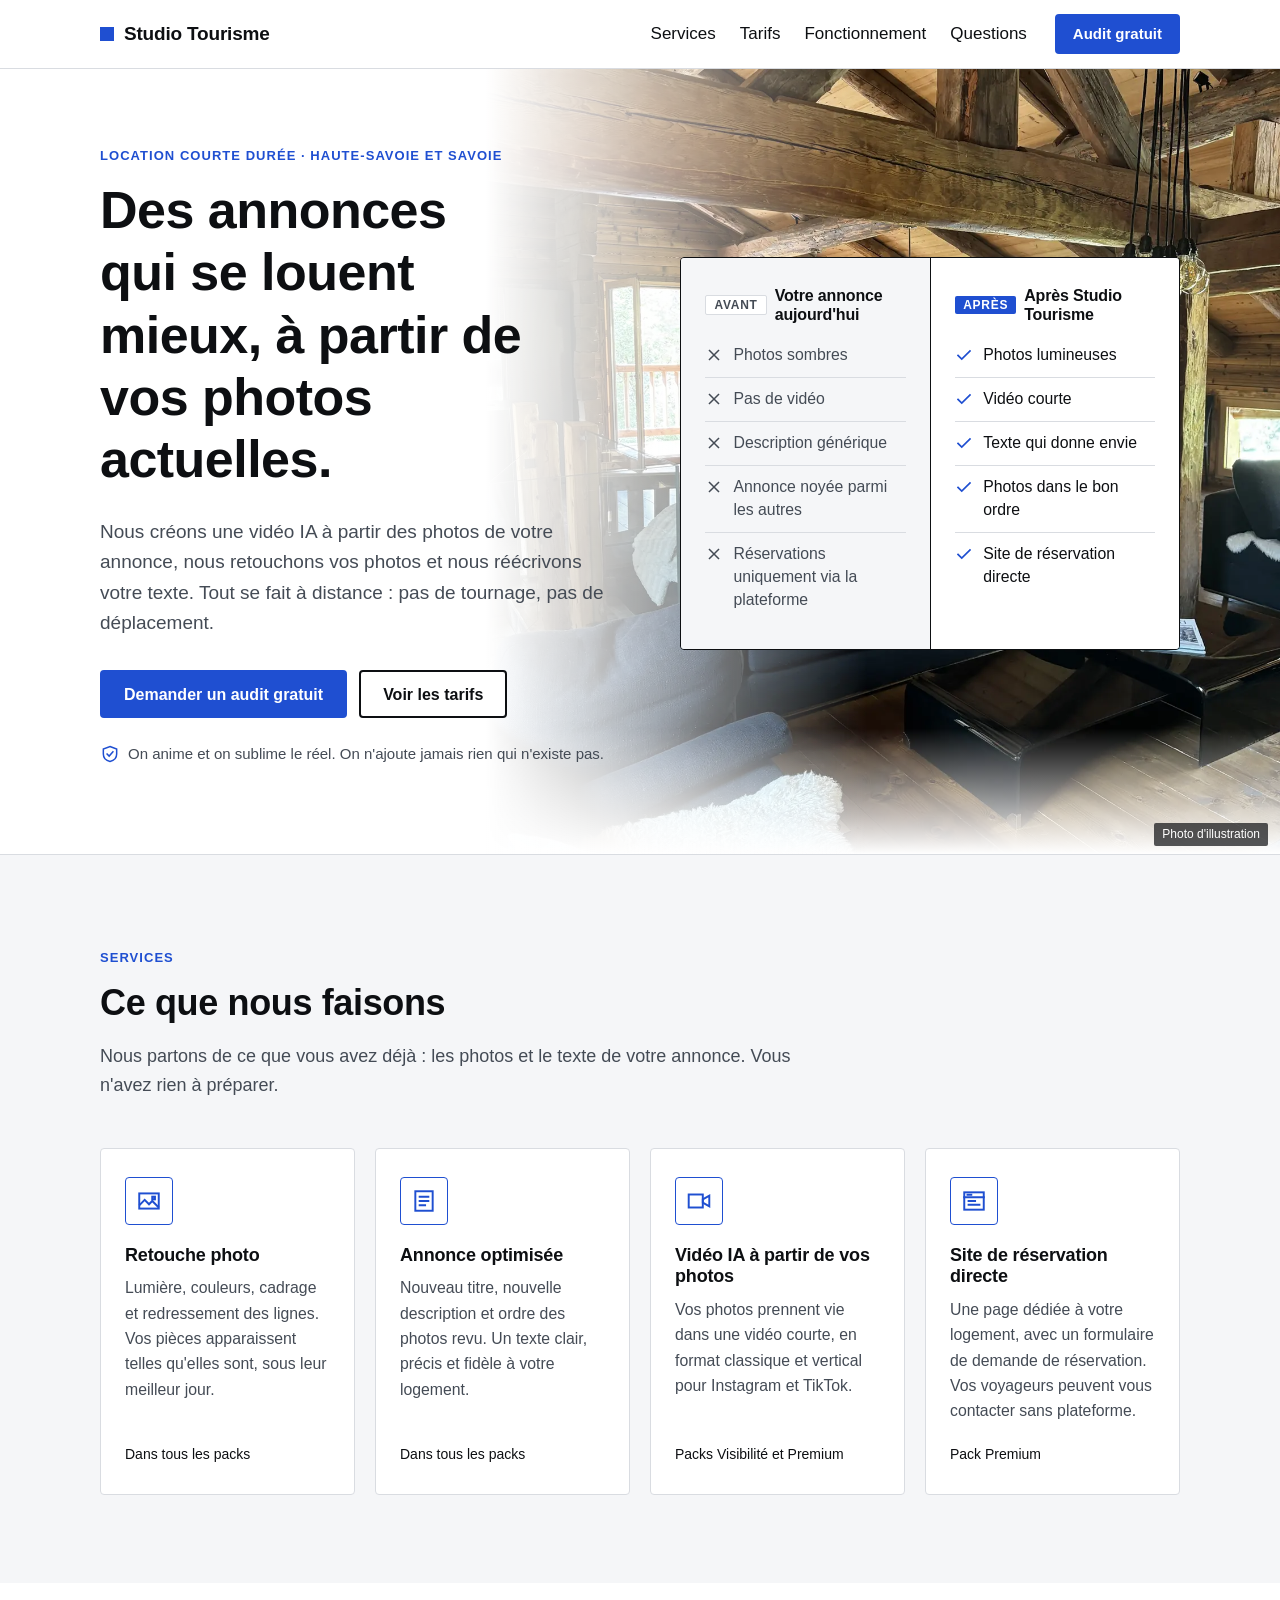
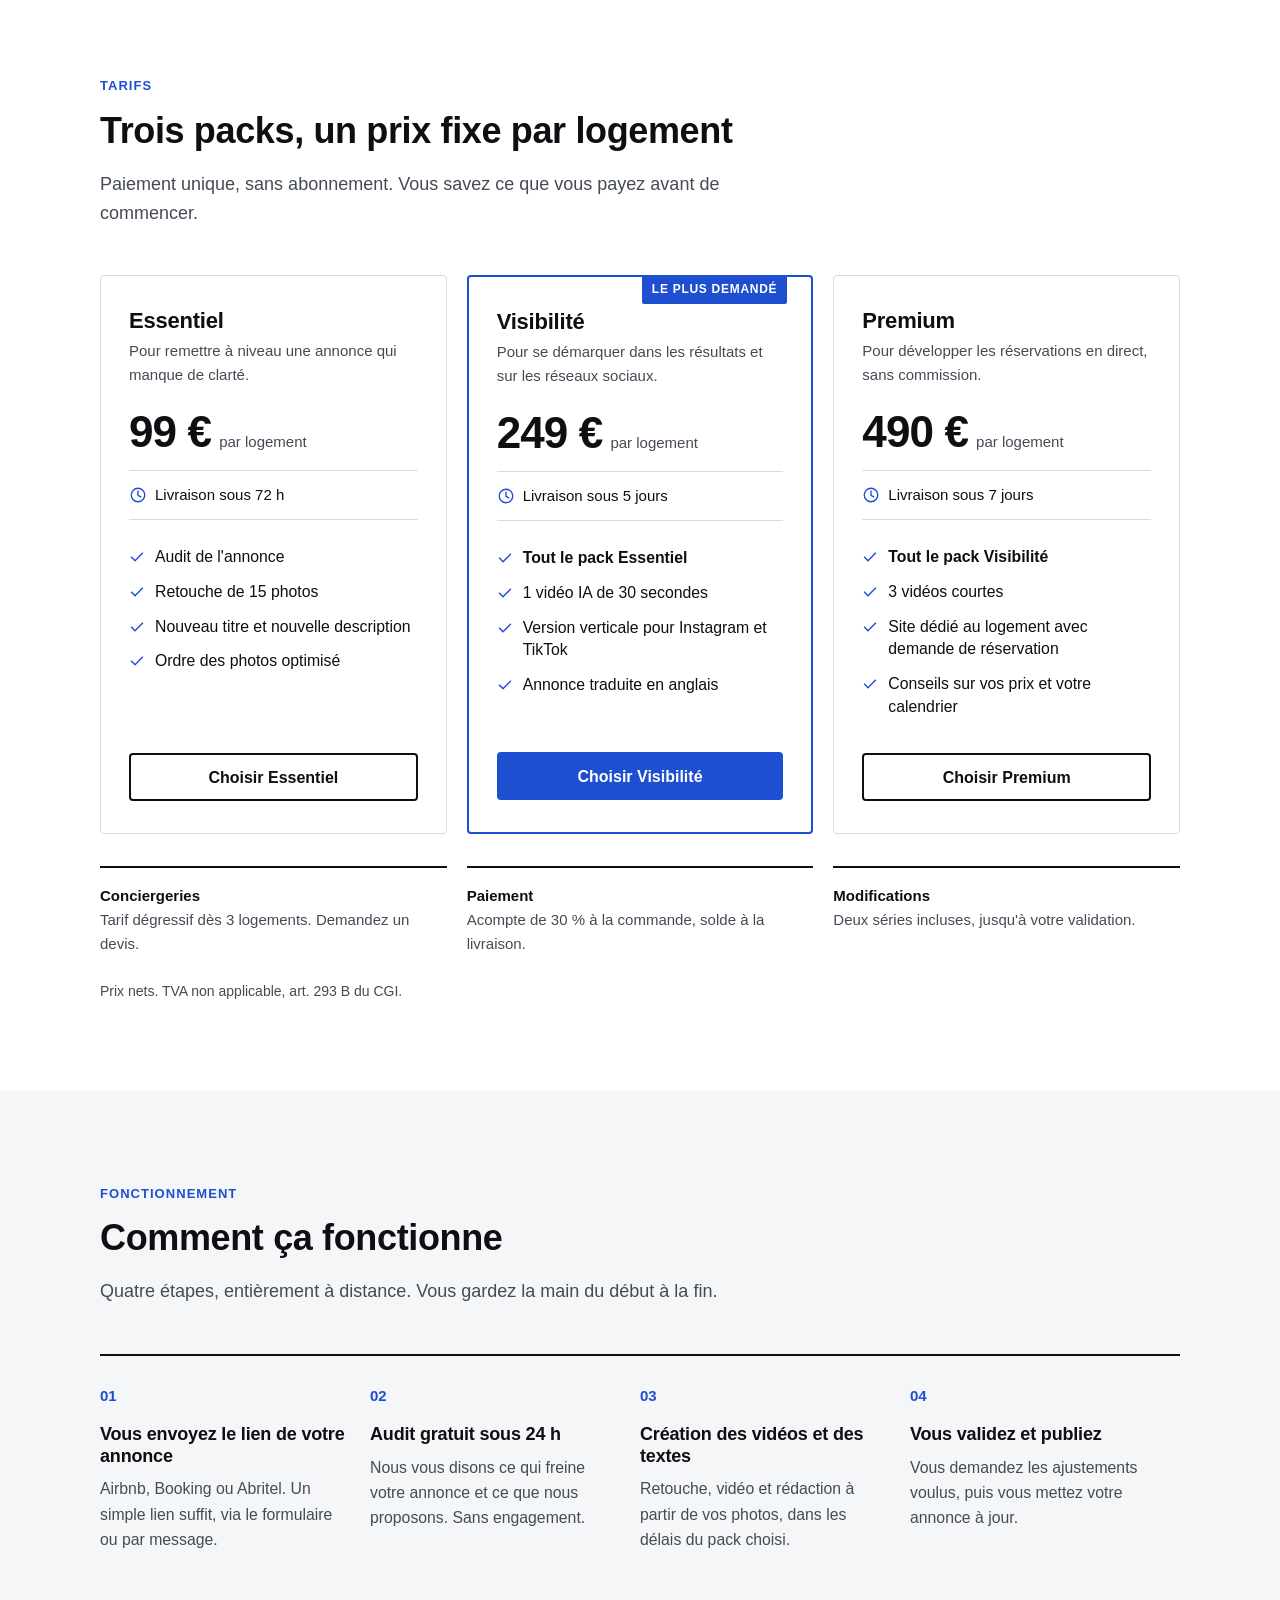
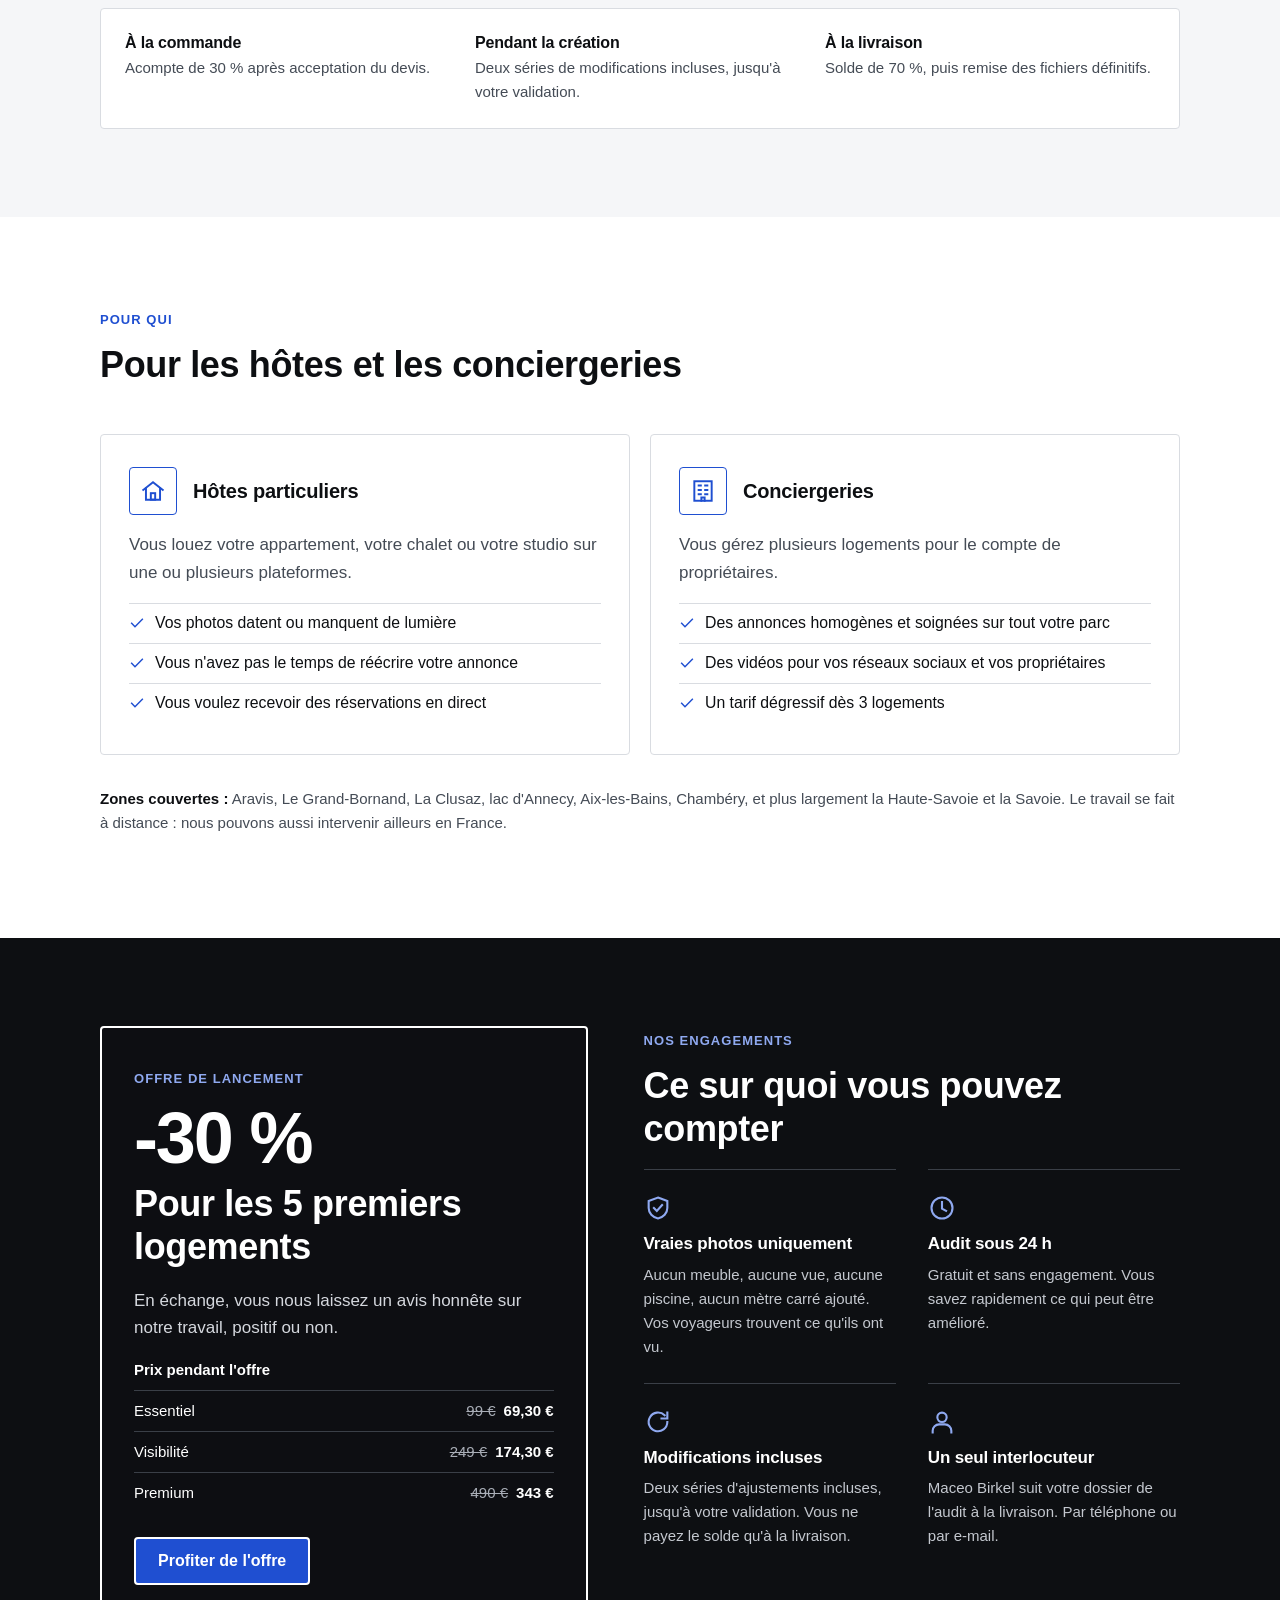
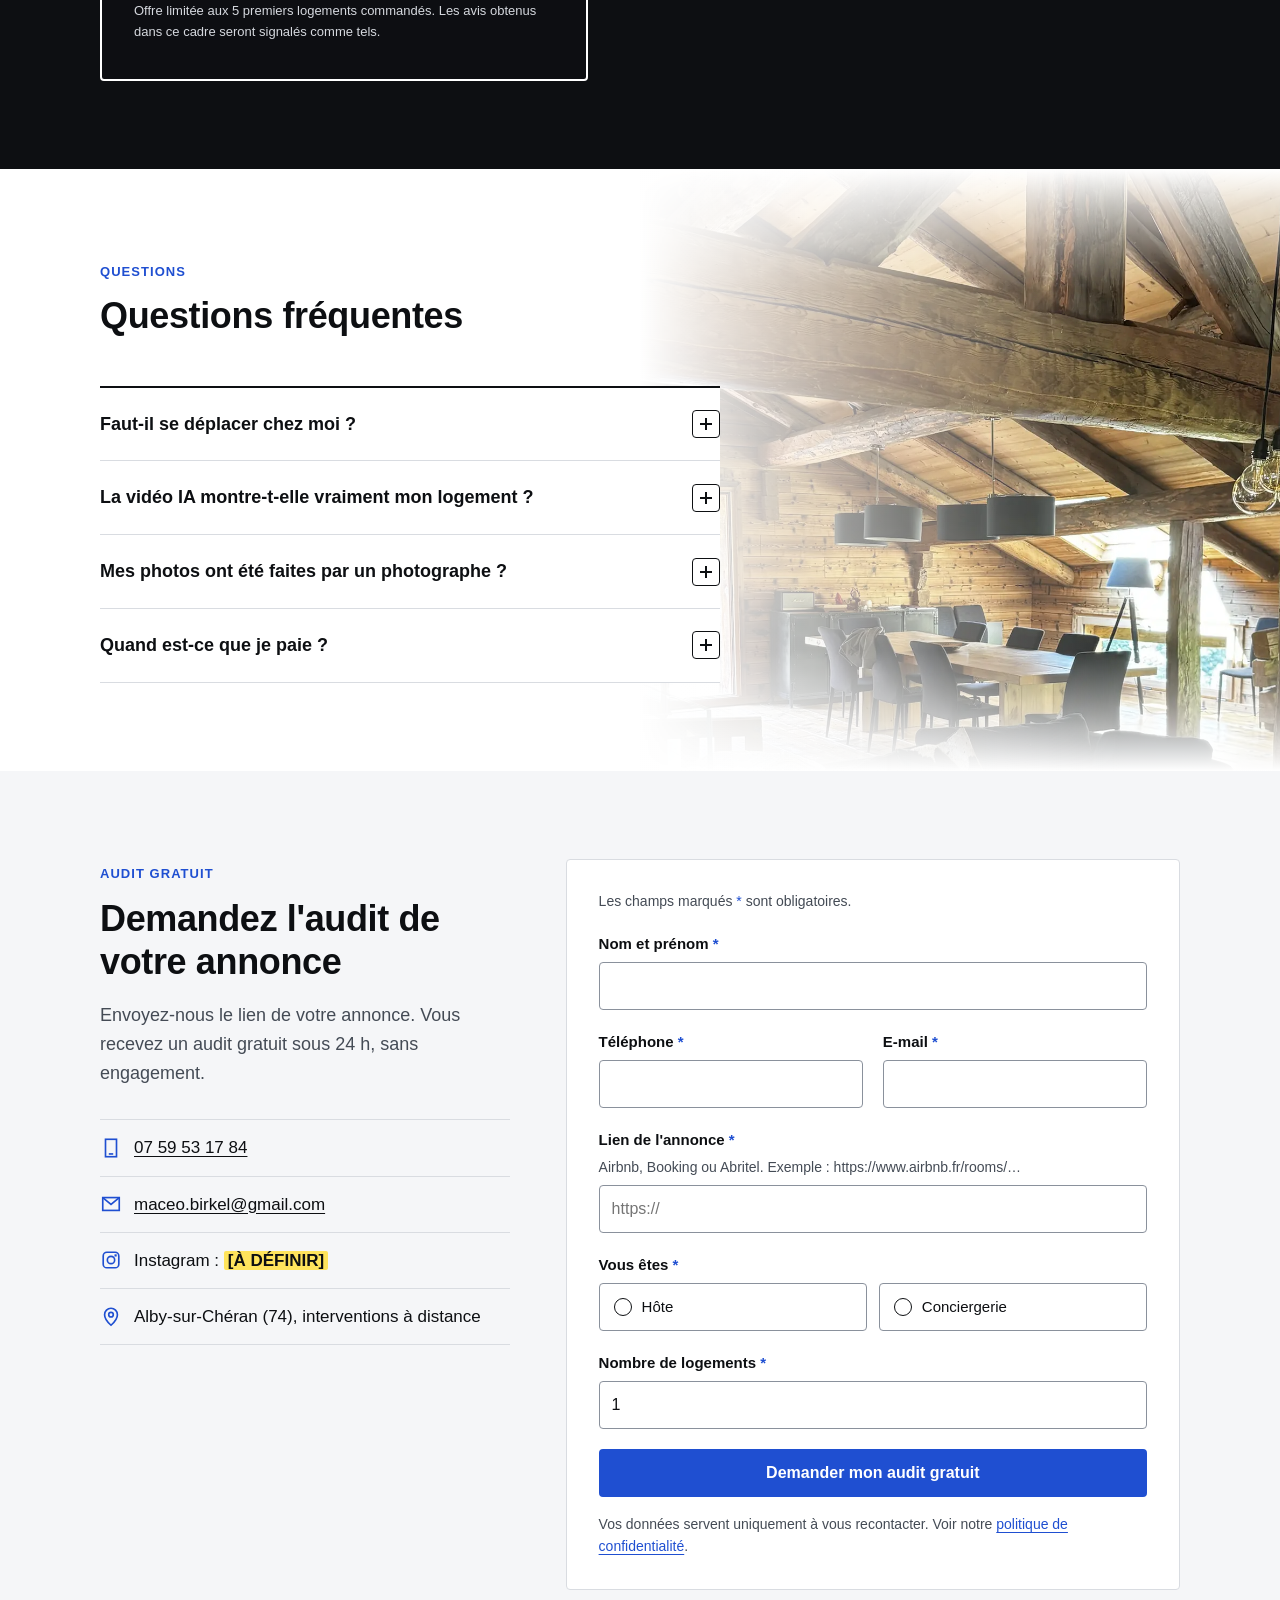
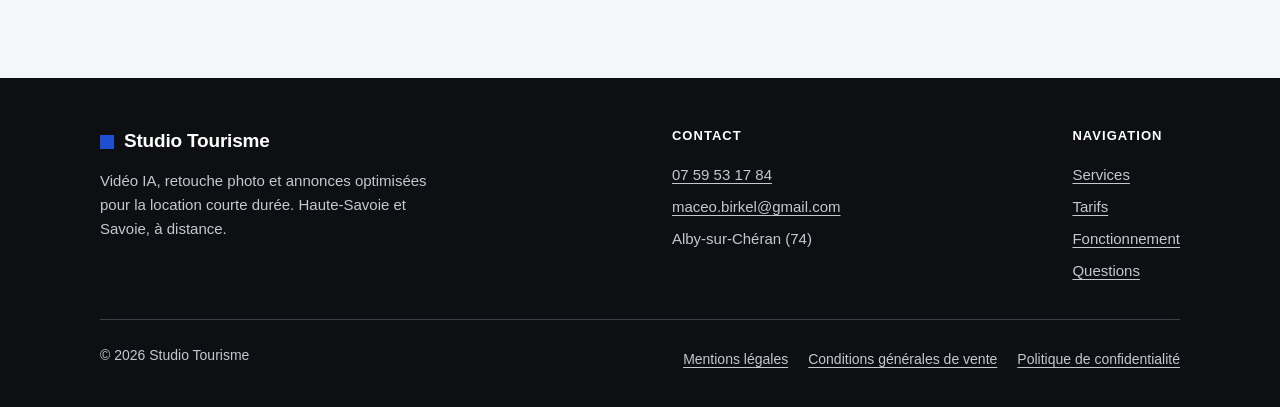
==== index.html @ c2cdd3d5 "Merge pull request #1 from maceobirkel-web/claude/studio-tourisme-site-jgl2e0" ====
<!doctype html>
<html lang="fr">
<head>
  <meta charset="utf-8">
  <meta name="viewport" content="width=device-width, initial-scale=1">
  <script>document.documentElement.classList.add("js");</script>

  <title>Studio Tourisme | Vidéo IA, retouche photo et annonce Airbnb en Savoie</title>
  <meta name="description" content="Studio Tourisme met en valeur votre location courte durée à partir de vos photos actuelles : vidéo IA, retouche photo et réécriture de l'annonce. 100 % à distance, en Haute-Savoie et Savoie. Audit gratuit sous 24 h.">
  <meta name="author" content="Studio Tourisme">
  <meta name="robots" content="index, follow">
  <!-- À REMPLACER : votre nom de domaine définitif (voir README) -->
  <link rel="canonical" href="https://VOTRE-DOMAINE.fr/">

  <!-- Open Graph (partage sur les réseaux sociaux et messageries) -->
  <meta property="og:type" content="website">
  <meta property="og:locale" content="fr_FR">
  <meta property="og:site_name" content="Studio Tourisme">
  <meta property="og:title" content="Studio Tourisme | Des annonces qui se louent mieux, à partir de vos photos actuelles">
  <meta property="og:description" content="Vidéo IA, retouche photo et réécriture de votre annonce Airbnb, Booking ou Abritel. 100 % à distance. Audit gratuit sous 24 h.">
  <meta property="og:url" content="https://VOTRE-DOMAINE.fr/">
  <meta property="og:image" content="https://VOTRE-DOMAINE.fr/assets/img/og-image.png">
  <meta property="og:image:width" content="1200">
  <meta property="og:image:height" content="630">
  <meta property="og:image:alt" content="Studio Tourisme : vidéo IA, retouche photo et annonce optimisée pour la location courte durée">
  <meta name="twitter:card" content="summary_large_image">

  <link rel="icon" href="assets/img/favicon.svg" type="image/svg+xml">
  <link rel="icon" href="assets/img/favicon-32.png" sizes="32x32" type="image/png">
  <link rel="apple-touch-icon" href="assets/img/apple-touch-icon.png">
  <meta name="theme-color" content="#1F4FD1">

  <link rel="preload" href="assets/fonts/ibm-plex-sans-latin.woff2" as="font" type="font/woff2" crossorigin>
  <link rel="stylesheet" href="assets/css/style.css">

  <!-- Données structurées : aucune note ni aucun avis déclaré (à ajouter uniquement avec de vrais avis) -->
  <script type="application/ld+json">
  {
    "@context": "https://schema.org",
    "@type": "ProfessionalService",
    "name": "Studio Tourisme",
    "description": "Mise en valeur des locations courte durée à partir des photos existantes : vidéo IA, retouche photo et réécriture de l'annonce, à distance.",
    "url": "https://VOTRE-DOMAINE.fr/",
    "telephone": "+33759531784",
    "email": "maceo.birkel@gmail.com",
    "priceRange": "99 € à 490 €",
    "address": {
      "@type": "PostalAddress",
      "addressLocality": "Alby-sur-Chéran",
      "postalCode": "74540",
      "addressRegion": "Haute-Savoie",
      "addressCountry": "FR"
    },
    "areaServed": [
      { "@type": "AdministrativeArea", "name": "Haute-Savoie" },
      { "@type": "AdministrativeArea", "name": "Savoie" }
    ],
    "founder": { "@type": "Person", "name": "Maceo Birkel" }
  }
  </script>
</head>
<body>
  <a class="lien-evitement" href="#contenu">Aller au contenu</a>

  <!-- Icônes SVG (lignes droites, réutilisées dans la page) -->
  <svg xmlns="http://www.w3.org/2000/svg" style="display:none" aria-hidden="true">
    <symbol id="i-coche" viewBox="0 0 24 24"><path d="M4 12.5l5 5L20 6.5" fill="none" stroke="currentColor" stroke-width="2.2" stroke-linecap="square" stroke-linejoin="miter"/></symbol>
    <symbol id="i-croix" viewBox="0 0 24 24"><path d="M6 6l12 12M18 6L6 18" fill="none" stroke="currentColor" stroke-width="2" stroke-linecap="square"/></symbol>
    <symbol id="i-photo" viewBox="0 0 24 24"><g fill="none" stroke="currentColor" stroke-width="1.8" stroke-linejoin="miter"><rect x="3" y="5" width="18" height="14"/><path d="M3 16l5-5 4 4 3-3 6 6"/><rect x="15" y="8" width="2.5" height="2.5"/></g></symbol>
    <symbol id="i-texte" viewBox="0 0 24 24"><g fill="none" stroke="currentColor" stroke-width="1.8" stroke-linecap="square"><rect x="4" y="3" width="16" height="18"/><path d="M8 8h8M8 12h8M8 16h5"/></g></symbol>
    <symbol id="i-video" viewBox="0 0 24 24"><g fill="none" stroke="currentColor" stroke-width="1.8" stroke-linejoin="miter"><rect x="2.5" y="6" width="13" height="12"/><path d="M15.5 10.5l6-3.5v10l-6-3.5z"/></g></symbol>
    <symbol id="i-site" viewBox="0 0 24 24"><g fill="none" stroke="currentColor" stroke-width="1.8" stroke-linecap="square"><rect x="3" y="4" width="18" height="16"/><path d="M3 8.5h18M6 6.3h1M8.5 6.3h1M7 12h6M7 15.5h10"/></g></symbol>
    <symbol id="i-horloge" viewBox="0 0 24 24"><g fill="none" stroke="currentColor" stroke-width="1.8" stroke-linecap="square"><circle cx="12" cy="12" r="9"/><path d="M12 7v5.5l3.5 2"/></g></symbol>
    <symbol id="i-hote" viewBox="0 0 24 24"><g fill="none" stroke="currentColor" stroke-width="1.8" stroke-linejoin="miter" stroke-linecap="square"><path d="M3 11l9-7 9 7"/><path d="M5.5 9.5V20h13V9.5"/><rect x="10" y="14" width="4" height="6"/></g></symbol>
    <symbol id="i-conciergerie" viewBox="0 0 24 24"><g fill="none" stroke="currentColor" stroke-width="1.8" stroke-linecap="square"><rect x="4" y="3" width="16" height="18"/><path d="M8 7h2M14 7h2M8 11h2M14 11h2M8 15h2M14 15h2M10.5 21v-3h3v3"/></g></symbol>
    <symbol id="i-bouclier" viewBox="0 0 24 24"><g fill="none" stroke="currentColor" stroke-width="1.8" stroke-linejoin="miter" stroke-linecap="square"><path d="M12 3l8 3v6c0 4.5-3.4 8-8 9-4.6-1-8-4.5-8-9V6z"/><path d="M8.5 12l2.5 2.5 4.5-5"/></g></symbol>
    <symbol id="i-boucle" viewBox="0 0 24 24"><g fill="none" stroke="currentColor" stroke-width="1.8" stroke-linecap="square" stroke-linejoin="miter"><path d="M20 12a8 8 0 1 1-2.3-5.7"/><path d="M20 4v5h-5"/></g></symbol>
    <symbol id="i-personne" viewBox="0 0 24 24"><g fill="none" stroke="currentColor" stroke-width="1.8" stroke-linecap="square"><circle cx="12" cy="8" r="4"/><path d="M4 21v-1.5C4 16.5 6.5 14 9.5 14h5c3 0 5.5 2.5 5.5 5.5V21"/></g></symbol>
    <symbol id="i-telephone" viewBox="0 0 24 24"><g fill="none" stroke="currentColor" stroke-width="1.8" stroke-linecap="square"><rect x="6" y="2.5" width="12" height="19"/><path d="M10.5 18.5h3"/></g></symbol>
    <symbol id="i-mail" viewBox="0 0 24 24"><g fill="none" stroke="currentColor" stroke-width="1.8" stroke-linejoin="miter"><rect x="3" y="5" width="18" height="14"/><path d="M3 5l9 7.5L21 5"/></g></symbol>
    <symbol id="i-lieu" viewBox="0 0 24 24"><g fill="none" stroke="currentColor" stroke-width="1.8" stroke-linejoin="miter"><path d="M12 21s-7-6.2-7-11.5a7 7 0 0 1 14 0C19 14.8 12 21 12 21z"/><circle cx="12" cy="9.5" r="2.5"/></g></symbol>
    <symbol id="i-instagram" viewBox="0 0 24 24"><g fill="none" stroke="currentColor" stroke-width="1.8"><rect x="3.5" y="3.5" width="17" height="17" rx="4"/><circle cx="12" cy="12" r="4"/><path d="M17 7h.01" stroke-linecap="square" stroke-width="2.4"/></g></symbol>
    <symbol id="i-distance" viewBox="0 0 24 24"><g fill="none" stroke="currentColor" stroke-width="1.8" stroke-linecap="square"><rect x="2.5" y="4" width="19" height="13"/><path d="M8 21h8M12 17v4"/></g></symbol>
  </svg>

  <!-- ========== 1. EN-TÊTE ========== -->
  <header class="entete">
    <div class="conteneur entete__barre">
      <a class="logo" href="#haut" aria-label="Studio Tourisme, retour en haut de page">
        <span class="logo__carre" aria-hidden="true"></span>Studio Tourisme
      </a>
      <button class="nav__bascule" type="button" aria-expanded="false" aria-controls="navigation">
        <span class="nav__icone" aria-hidden="true"></span>Menu
      </button>
      <nav class="nav" id="navigation" aria-label="Navigation principale">
        <ul class="nav__liste">
          <li><a href="#services">Services</a></li>
          <li><a href="#tarifs">Tarifs</a></li>
          <li><a href="#fonctionnement">Fonctionnement</a></li>
          <li><a href="#questions">Questions</a></li>
        </ul>
        <a class="bouton bouton--petit" href="#contact">Audit gratuit</a>
      </nav>
    </div>
  </header>

  <main id="contenu">

    <!-- ========== 2. ACCROCHE ========== -->
    <section class="accroche a-fond" id="haut" aria-labelledby="titre-accroche">
      <!-- Photos d'illustration provisoires : à remplacer (voir README, partie 7) -->
      <div class="fond fond--accroche" aria-hidden="true"></div>
      <p class="credit-photo">Photo d'illustration</p>
      <div class="conteneur accroche__grille">
        <div>
          <p class="section__surtitre">Location courte durée · Haute-Savoie et Savoie</p>
          <h1 class="accroche__titre" id="titre-accroche">Des annonces qui se louent mieux, à partir de vos photos actuelles.</h1>
          <p class="accroche__sous-titre">Nous créons une vidéo IA à partir des photos de votre annonce, nous retouchons vos photos et nous réécrivons votre texte. Tout se fait à distance : pas de tournage, pas de déplacement.</p>
          <div class="accroche__actions">
            <a class="bouton" href="#contact">Demander un audit gratuit</a>
            <a class="bouton bouton--secondaire" href="#tarifs">Voir les tarifs</a>
          </div>
          <p class="accroche__note">
            <svg width="20" height="20" aria-hidden="true"><use href="#i-bouclier"/></svg>
            On anime et on sublime le réel. On n'ajoute jamais rien qui n'existe pas.
          </p>
        </div>

        <div class="comparatif" role="group" aria-label="Comparaison avant et après Studio Tourisme">
          <div class="comparatif__colonne comparatif__colonne--avant">
            <h2 class="comparatif__titre"><span class="comparatif__pastille">Avant</span>Votre annonce aujourd'hui</h2>
            <ul class="comparatif__liste">
              <li><svg width="18" height="18" aria-hidden="true"><use href="#i-croix"/></svg>Photos sombres</li>
              <li><svg width="18" height="18" aria-hidden="true"><use href="#i-croix"/></svg>Pas de vidéo</li>
              <li><svg width="18" height="18" aria-hidden="true"><use href="#i-croix"/></svg>Description générique</li>
              <li><svg width="18" height="18" aria-hidden="true"><use href="#i-croix"/></svg>Annonce noyée parmi les autres</li>
              <li><svg width="18" height="18" aria-hidden="true"><use href="#i-croix"/></svg>Réservations uniquement via la plateforme</li>
            </ul>
          </div>
          <div class="comparatif__colonne comparatif__colonne--apres">
            <h2 class="comparatif__titre"><span class="comparatif__pastille">Après</span>Après Studio Tourisme</h2>
            <ul class="comparatif__liste">
              <li><svg width="18" height="18" aria-hidden="true"><use href="#i-coche"/></svg>Photos lumineuses</li>
              <li><svg width="18" height="18" aria-hidden="true"><use href="#i-coche"/></svg>Vidéo courte</li>
              <li><svg width="18" height="18" aria-hidden="true"><use href="#i-coche"/></svg>Texte qui donne envie</li>
              <li><svg width="18" height="18" aria-hidden="true"><use href="#i-coche"/></svg>Photos dans le bon ordre</li>
              <li><svg width="18" height="18" aria-hidden="true"><use href="#i-coche"/></svg>Site de réservation directe</li>
            </ul>
          </div>
        </div>
      </div>
    </section>

    <!-- ========== 3. CE QUE NOUS FAISONS ========== -->
    <section class="section section--grise" id="services" aria-labelledby="titre-services">
      <div class="conteneur">
        <div class="section__entete">
          <p class="section__surtitre">Services</p>
          <h2 id="titre-services">Ce que nous faisons</h2>
          <p class="section__intro">Nous partons de ce que vous avez déjà : les photos et le texte de votre annonce. Vous n'avez rien à préparer.</p>
        </div>
        <div class="grille-4">
          <article class="carte">
            <span class="carte__icone" aria-hidden="true"><svg width="26" height="26"><use href="#i-photo"/></svg></span>
            <h3>Retouche photo</h3>
            <p>Lumière, couleurs, cadrage et redressement des lignes. Vos pièces apparaissent telles qu'elles sont, sous leur meilleur jour.</p>
            <p class="carte__pack">Dans tous les packs</p>
          </article>
          <article class="carte">
            <span class="carte__icone" aria-hidden="true"><svg width="26" height="26"><use href="#i-texte"/></svg></span>
            <h3>Annonce optimisée</h3>
            <p>Nouveau titre, nouvelle description et ordre des photos revu. Un texte clair, précis et fidèle à votre logement.</p>
            <p class="carte__pack">Dans tous les packs</p>
          </article>
          <article class="carte">
            <span class="carte__icone" aria-hidden="true"><svg width="26" height="26"><use href="#i-video"/></svg></span>
            <h3>Vidéo IA à partir de vos photos</h3>
            <p>Vos photos prennent vie dans une vidéo courte, en format classique et vertical pour Instagram et TikTok.</p>
            <p class="carte__pack">Packs Visibilité et Premium</p>
          </article>
          <article class="carte">
            <span class="carte__icone" aria-hidden="true"><svg width="26" height="26"><use href="#i-site"/></svg></span>
            <h3>Site de réservation directe</h3>
            <p>Une page dédiée à votre logement, avec un formulaire de demande de réservation. Vos voyageurs peuvent vous contacter sans plateforme.</p>
            <p class="carte__pack">Pack Premium</p>
          </article>
        </div>
      </div>
    </section>

    <!-- ========== 4. TARIFS ========== -->
    <section class="section" id="tarifs" aria-labelledby="titre-tarifs">
      <div class="conteneur">
        <div class="section__entete">
          <p class="section__surtitre">Tarifs</p>
          <h2 id="titre-tarifs">Trois packs, un prix fixe par logement</h2>
          <p class="section__intro">Paiement unique, sans abonnement. Vous savez ce que vous payez avant de commencer.</p>
        </div>

        <div class="tarifs">
          <article class="tarif" aria-labelledby="pack-essentiel">
            <h3 class="tarif__nom" id="pack-essentiel">Essentiel</h3>
            <p class="tarif__resume">Pour remettre à niveau une annonce qui manque de clarté.</p>
            <p class="tarif__prix"><span class="tarif__montant">99&nbsp;€</span><span class="tarif__unite">par logement</span></p>
            <p class="tarif__delai"><svg width="18" height="18" aria-hidden="true"><use href="#i-horloge"/></svg>Livraison sous 72&nbsp;h</p>
            <ul class="tarif__liste">
              <li><svg width="16" height="16" aria-hidden="true"><use href="#i-coche"/></svg>Audit de l'annonce</li>
              <li><svg width="16" height="16" aria-hidden="true"><use href="#i-coche"/></svg>Retouche de 15 photos</li>
              <li><svg width="16" height="16" aria-hidden="true"><use href="#i-coche"/></svg>Nouveau titre et nouvelle description</li>
              <li><svg width="16" height="16" aria-hidden="true"><use href="#i-coche"/></svg>Ordre des photos optimisé</li>
            </ul>
            <a class="bouton bouton--secondaire bouton--large" href="#contact">Choisir Essentiel</a>
          </article>

          <article class="tarif tarif--vedette" aria-labelledby="pack-visibilite">
            <p class="tarif__etiquette">Le plus demandé</p>
            <h3 class="tarif__nom" id="pack-visibilite">Visibilité</h3>
            <p class="tarif__resume">Pour se démarquer dans les résultats et sur les réseaux sociaux.</p>
            <p class="tarif__prix"><span class="tarif__montant">249&nbsp;€</span><span class="tarif__unite">par logement</span></p>
            <p class="tarif__delai"><svg width="18" height="18" aria-hidden="true"><use href="#i-horloge"/></svg>Livraison sous 5&nbsp;jours</p>
            <ul class="tarif__liste">
              <li class="tarif__inclus"><svg width="16" height="16" aria-hidden="true"><use href="#i-coche"/></svg>Tout le pack Essentiel</li>
              <li><svg width="16" height="16" aria-hidden="true"><use href="#i-coche"/></svg>1 vidéo IA de 30&nbsp;secondes</li>
              <li><svg width="16" height="16" aria-hidden="true"><use href="#i-coche"/></svg>Version verticale pour Instagram et TikTok</li>
              <li><svg width="16" height="16" aria-hidden="true"><use href="#i-coche"/></svg>Annonce traduite en anglais</li>
            </ul>
            <a class="bouton bouton--large" href="#contact">Choisir Visibilité</a>
          </article>

          <article class="tarif" aria-labelledby="pack-premium">
            <h3 class="tarif__nom" id="pack-premium">Premium</h3>
            <p class="tarif__resume">Pour développer les réservations en direct, sans commission.</p>
            <p class="tarif__prix"><span class="tarif__montant">490&nbsp;€</span><span class="tarif__unite">par logement</span></p>
            <p class="tarif__delai"><svg width="18" height="18" aria-hidden="true"><use href="#i-horloge"/></svg>Livraison sous 7&nbsp;jours</p>
            <ul class="tarif__liste">
              <li class="tarif__inclus"><svg width="16" height="16" aria-hidden="true"><use href="#i-coche"/></svg>Tout le pack Visibilité</li>
              <li><svg width="16" height="16" aria-hidden="true"><use href="#i-coche"/></svg>3 vidéos courtes</li>
              <li><svg width="16" height="16" aria-hidden="true"><use href="#i-coche"/></svg>Site dédié au logement avec demande de réservation</li>
              <li><svg width="16" height="16" aria-hidden="true"><use href="#i-coche"/></svg>Conseils sur vos prix et votre calendrier</li>
            </ul>
            <a class="bouton bouton--secondaire bouton--large" href="#contact">Choisir Premium</a>
          </article>
        </div>

        <ul class="tarifs__notes">
          <li><strong>Conciergeries</strong>Tarif dégressif dès 3 logements. Demandez un devis.</li>
          <li><strong>Paiement</strong>Acompte de 30&nbsp;% à la commande, solde à la livraison.</li>
          <li><strong>Modifications</strong>Deux séries incluses, jusqu'à votre validation.</li>
        </ul>
        <p class="tarifs__mention">Prix nets. TVA non applicable, art. 293 B du CGI.</p>
      </div>
    </section>

    <!-- ========== 5. COMMENT ÇA FONCTIONNE ========== -->
    <section class="section section--grise" id="fonctionnement" aria-labelledby="titre-fonctionnement">
      <div class="conteneur">
        <div class="section__entete">
          <p class="section__surtitre">Fonctionnement</p>
          <h2 id="titre-fonctionnement">Comment ça fonctionne</h2>
          <p class="section__intro">Quatre étapes, entièrement à distance. Vous gardez la main du début à la fin.</p>
        </div>
        <ol class="etapes">
          <li class="etape">
            <h3>Vous envoyez le lien de votre annonce</h3>
            <p>Airbnb, Booking ou Abritel. Un simple lien suffit, via le formulaire ou par message.</p>
          </li>
          <li class="etape">
            <h3>Audit gratuit sous 24&nbsp;h</h3>
            <p>Nous vous disons ce qui freine votre annonce et ce que nous proposons. Sans engagement.</p>
          </li>
          <li class="etape">
            <h3>Création des vidéos et des textes</h3>
            <p>Retouche, vidéo et rédaction à partir de vos photos, dans les délais du pack choisi.</p>
          </li>
          <li class="etape">
            <h3>Vous validez et publiez</h3>
            <p>Vous demandez les ajustements voulus, puis vous mettez votre annonce à jour.</p>
          </li>
        </ol>

        <div class="paiement">
          <div>
            <h3>À la commande</h3>
            <p>Acompte de 30&nbsp;% après acceptation du devis.</p>
          </div>
          <div>
            <h3>Pendant la création</h3>
            <p>Deux séries de modifications incluses, jusqu'à votre validation.</p>
          </div>
          <div>
            <h3>À la livraison</h3>
            <p>Solde de 70&nbsp;%, puis remise des fichiers définitifs.</p>
          </div>
        </div>
      </div>
    </section>

    <!-- ========== 6. POUR QUI ========== -->
    <section class="section" id="pour-qui" aria-labelledby="titre-pour-qui">
      <div class="conteneur">
        <div class="section__entete">
          <p class="section__surtitre">Pour qui</p>
          <h2 id="titre-pour-qui">Pour les hôtes et les conciergeries</h2>
        </div>
        <div class="grille-2">
          <article class="profil">
            <div class="profil__entete">
              <span class="carte__icone" aria-hidden="true"><svg width="26" height="26"><use href="#i-hote"/></svg></span>
              <h3>Hôtes particuliers</h3>
            </div>
            <p>Vous louez votre appartement, votre chalet ou votre studio sur une ou plusieurs plateformes.</p>
            <ul class="liste-coches">
              <li><svg width="16" height="16" aria-hidden="true"><use href="#i-coche"/></svg>Vos photos datent ou manquent de lumière</li>
              <li><svg width="16" height="16" aria-hidden="true"><use href="#i-coche"/></svg>Vous n'avez pas le temps de réécrire votre annonce</li>
              <li><svg width="16" height="16" aria-hidden="true"><use href="#i-coche"/></svg>Vous voulez recevoir des réservations en direct</li>
            </ul>
          </article>
          <article class="profil">
            <div class="profil__entete">
              <span class="carte__icone" aria-hidden="true"><svg width="26" height="26"><use href="#i-conciergerie"/></svg></span>
              <h3>Conciergeries</h3>
            </div>
            <p>Vous gérez plusieurs logements pour le compte de propriétaires.</p>
            <ul class="liste-coches">
              <li><svg width="16" height="16" aria-hidden="true"><use href="#i-coche"/></svg>Des annonces homogènes et soignées sur tout votre parc</li>
              <li><svg width="16" height="16" aria-hidden="true"><use href="#i-coche"/></svg>Des vidéos pour vos réseaux sociaux et vos propriétaires</li>
              <li><svg width="16" height="16" aria-hidden="true"><use href="#i-coche"/></svg>Un tarif dégressif dès 3 logements</li>
            </ul>
          </article>
        </div>
        <p class="zones"><strong>Zones couvertes :</strong> Aravis, Le Grand-Bornand, La Clusaz, lac d'Annecy, Aix-les-Bains, Chambéry, et plus largement la Haute-Savoie et la Savoie. Le travail se fait à distance : nous pouvons aussi intervenir ailleurs en France.</p>
      </div>
    </section>

    <!-- ========== 7. OFFRE DE LANCEMENT + ENGAGEMENTS ========== -->
    <section class="section section--noire a-fond" id="engagements" aria-labelledby="titre-lancement">
      <div class="fond fond--piscine" aria-hidden="true"></div>
      <div class="conteneur lancement">
        <div class="offre">
          <p class="section__surtitre">Offre de lancement</p>
          <span class="offre__remise">-30&nbsp;%</span>
          <h2 id="titre-lancement">Pour les 5 premiers logements</h2>
          <p>En échange, vous nous laissez un avis honnête sur notre travail, positif ou non.</p>
          <table class="offre__prix">
            <caption>Prix pendant l'offre</caption>
            <tbody>
              <tr><th scope="row">Essentiel</th><td><span class="visuellement-cache">au lieu de </span><s>99&nbsp;€</s><span class="visuellement-cache">, soit </span><strong>69,30&nbsp;€</strong></td></tr>
              <tr><th scope="row">Visibilité</th><td><span class="visuellement-cache">au lieu de </span><s>249&nbsp;€</s><span class="visuellement-cache">, soit </span><strong>174,30&nbsp;€</strong></td></tr>
              <tr><th scope="row">Premium</th><td><span class="visuellement-cache">au lieu de </span><s>490&nbsp;€</s><span class="visuellement-cache">, soit </span><strong>343&nbsp;€</strong></td></tr>
            </tbody>
          </table>
          <a class="bouton" href="#contact">Profiter de l'offre</a>
          <p class="offre__mention">Offre limitée aux 5 premiers logements commandés. Les avis obtenus dans ce cadre seront signalés comme tels.</p>
        </div>

        <div>
          <p class="section__surtitre">Nos engagements</p>
          <h2>Ce sur quoi vous pouvez compter</h2>
          <ul class="engagements">
            <li class="engagement">
              <svg width="28" height="28" aria-hidden="true"><use href="#i-bouclier"/></svg>
              <h3>Vraies photos uniquement</h3>
              <p>Aucun meuble, aucune vue, aucune piscine, aucun mètre carré ajouté. Vos voyageurs trouvent ce qu'ils ont vu.</p>
            </li>
            <li class="engagement">
              <svg width="28" height="28" aria-hidden="true"><use href="#i-horloge"/></svg>
              <h3>Audit sous 24&nbsp;h</h3>
              <p>Gratuit et sans engagement. Vous savez rapidement ce qui peut être amélioré.</p>
            </li>
            <li class="engagement">
              <svg width="28" height="28" aria-hidden="true"><use href="#i-boucle"/></svg>
              <h3>Modifications incluses</h3>
              <p>Deux séries d'ajustements incluses, jusqu'à votre validation. Vous ne payez le solde qu'à la livraison.</p>
            </li>
            <li class="engagement">
              <svg width="28" height="28" aria-hidden="true"><use href="#i-personne"/></svg>
              <h3>Un seul interlocuteur</h3>
              <p>Maceo Birkel suit votre dossier de l'audit à la livraison. Par téléphone ou par e-mail.</p>
            </li>
          </ul>
        </div>
      </div>
    </section>

    <!-- ========== AVIS CLIENTS (DÉSACTIVÉ) ==========
         À activer UNIQUEMENT avec de vrais avis, reçus par écrit, avec l'accord de la personne.
         Règles :
           - recopiez l'avis mot pour mot (vous pouvez le raccourcir, sans en changer le sens) ;
           - indiquez le prénom, l'initiale du nom ou le nom de la conciergerie, et le mois ;
           - si l'avis a été obtenu avec la remise de lancement, gardez la mention « Avis obtenu
             en contrepartie d'une remise » (obligation d'information sur les avis en ligne) ;
           - n'ajoutez ni note chiffrée, ni étoiles, ni statistique que vous ne pouvez pas prouver.
         Pour activer : retirez les balises de commentaire autour de la section ci-dessous,
         puis ajoutez « <li><a href="#avis">Avis</a></li> » au menu si vous le souhaitez.

    <section class="section section--grise" id="avis" aria-labelledby="titre-avis">
      <div class="conteneur">
        <div class="section__entete">
          <p class="section__surtitre">Avis clients</p>
          <h2 id="titre-avis">Ce qu'en disent nos clients</h2>
        </div>
        <div class="grille-2">
          <figure class="avis">
            <blockquote><p>« Texte exact de l'avis. »</p></blockquote>
            <figcaption>Prénom N., hôte à [commune] · [mois année]<br>Avis obtenu en contrepartie d'une remise.</figcaption>
          </figure>
          <figure class="avis">
            <blockquote><p>« Texte exact de l'avis. »</p></blockquote>
            <figcaption>[Nom de la conciergerie] · [mois année]</figcaption>
          </figure>
        </div>
      </div>
    </section>
    ========== FIN AVIS CLIENTS ========== -->

    <!-- ========== 8. FAQ ========== -->
    <section class="section a-fond a-fond--faq" id="questions" aria-labelledby="titre-questions">
      <div class="fond fond--poutres" aria-hidden="true"></div>
      <div class="conteneur">
        <div class="section__entete">
          <p class="section__surtitre">Questions</p>
          <h2 id="titre-questions">Questions fréquentes</h2>
        </div>
        <div class="faq">
          <details class="faq__item">
            <summary>Faut-il se déplacer chez moi&nbsp;?<span class="faq__signe" aria-hidden="true"></span></summary>
            <div class="faq__reponse">
              <p>Non. Tout se fait à distance, à partir des photos et du texte de votre annonce actuelle. Pas de tournage, pas de rendez-vous sur place. Un lien vers votre annonce suffit pour commencer.</p>
            </div>
          </details>
          <details class="faq__item">
            <summary>La vidéo IA montre-t-elle vraiment mon logement&nbsp;?<span class="faq__signe" aria-hidden="true"></span></summary>
            <div class="faq__reponse">
              <p>Oui. La vidéo est créée uniquement à partir de vos photos. Nous animons les images (mouvements de caméra, transitions, lumière) sans rien ajouter : ni meuble, ni vue, ni piscine, ni surface qui n'existe pas. Vos voyageurs doivent retrouver exactement ce qu'ils ont vu.</p>
            </div>
          </details>
          <details class="faq__item">
            <summary>Mes photos ont été faites par un photographe&nbsp;?<span class="faq__signe" aria-hidden="true"></span></summary>
            <div class="faq__reponse">
              <p>C'est possible, à une condition : vous nous confirmez avoir le droit de les utiliser et de les modifier. En cas de doute, vérifiez votre contrat ou demandez l'accord du photographe avant de commander.</p>
            </div>
          </details>
          <details class="faq__item">
            <summary>Quand est-ce que je paie&nbsp;?<span class="faq__signe" aria-hidden="true"></span></summary>
            <div class="faq__reponse">
              <p>L'audit est gratuit. Si vous passez commande, vous versez un acompte de 30&nbsp;% au démarrage. Le solde est payé à la livraison, une fois que vous avez validé le travail. Deux séries de modifications sont incluses jusqu'à votre validation.</p>
            </div>
          </details>
        </div>
      </div>
    </section>

    <!-- ========== 9. CONTACT ========== -->
    <section class="section section--grise" id="contact" aria-labelledby="titre-contact">
      <div class="conteneur contact">
        <div>
          <p class="section__surtitre">Audit gratuit</p>
          <h2 id="titre-contact">Demandez l'audit de votre annonce</h2>
          <p class="section__intro">Envoyez-nous le lien de votre annonce. Vous recevez un audit gratuit sous 24&nbsp;h, sans engagement.</p>
          <ul class="coordonnees">
            <li><svg width="22" height="22" aria-hidden="true"><use href="#i-telephone"/></svg><a href="tel:+33759531784">07&nbsp;59&nbsp;53&nbsp;17&nbsp;84</a></li>
            <li><svg width="22" height="22" aria-hidden="true"><use href="#i-mail"/></svg><a href="mailto:maceo.birkel@gmail.com">maceo.birkel@gmail.com</a></li>
            <!-- À COMPLÉTER : remplacez la ligne ci-dessous par
                 <li><svg width="22" height="22" aria-hidden="true"><use href="#i-instagram"/></svg><a href="https://www.instagram.com/VOTRE_COMPTE/">@VOTRE_COMPTE</a></li> -->
            <li><svg width="22" height="22" aria-hidden="true"><use href="#i-instagram"/></svg><span>Instagram : <mark class="a-completer">[À DÉFINIR]</mark></span></li>
            <li><svg width="22" height="22" aria-hidden="true"><use href="#i-lieu"/></svg><span>Alby-sur-Chéran (74), interventions à distance</span></li>
          </ul>
        </div>

        <!-- Formulaire Formspree : remplacez VOTRE_ID_FORMSPREE par votre identifiant (voir README). -->
        <form class="formulaire" id="formulaire-contact" action="https://formspree.io/f/VOTRE_ID_FORMSPREE" method="POST">
          <input type="hidden" name="_subject" value="Nouvelle demande d'audit - Studio Tourisme">
          <input type="hidden" name="_language" value="fr">
          <!-- Pot de miel anti-spam : champ invisible, laissé vide par les humains -->
          <p class="pot-de-miel" aria-hidden="true">
            <label>Ne pas remplir <input type="text" name="_gotcha" tabindex="-1" autocomplete="off"></label>
          </p>

          <p class="champ__aide" style="margin-bottom:20px">Les champs marqués <span class="obligatoire" aria-hidden="true">*</span> sont obligatoires.</p>

          <div class="champ">
            <label for="nom">Nom et prénom <span class="obligatoire" aria-hidden="true">*</span></label>
            <input type="text" id="nom" name="nom" autocomplete="name" required aria-required="true">
          </div>

          <div class="formulaire__ligne">
            <div class="champ">
              <label for="telephone">Téléphone <span class="obligatoire" aria-hidden="true">*</span></label>
              <input type="tel" id="telephone" name="telephone" autocomplete="tel" inputmode="tel" required aria-required="true">
            </div>
            <div class="champ">
              <label for="email">E-mail <span class="obligatoire" aria-hidden="true">*</span></label>
              <input type="email" id="email" name="email" autocomplete="email" required aria-required="true">
            </div>
          </div>

          <div class="champ">
            <label for="annonce">Lien de l'annonce <span class="obligatoire" aria-hidden="true">*</span></label>
            <span class="champ__aide" id="aide-annonce">Airbnb, Booking ou Abritel. Exemple : https://www.airbnb.fr/rooms/…</span>
            <input type="url" id="annonce" name="lien_annonce" inputmode="url" placeholder="https://" required aria-required="true" aria-describedby="aide-annonce">
          </div>

          <fieldset class="champ">
            <legend>Vous êtes <span class="obligatoire" aria-hidden="true">*</span></legend>
            <div class="choix">
              <div class="choix__option">
                <input type="radio" id="profil-hote" name="profil" value="Hôte" required>
                <label for="profil-hote">Hôte</label>
              </div>
              <div class="choix__option">
                <input type="radio" id="profil-conciergerie" name="profil" value="Conciergerie">
                <label for="profil-conciergerie">Conciergerie</label>
              </div>
            </div>
          </fieldset>

          <div class="champ">
            <label for="logements">Nombre de logements <span class="obligatoire" aria-hidden="true">*</span></label>
            <input type="number" id="logements" name="nombre_logements" min="1" max="999" step="1" value="1" inputmode="numeric" required aria-required="true">
          </div>

          <button class="bouton bouton--large" type="submit">Demander mon audit gratuit</button>

          <p class="formulaire__rgpd">Vos données servent uniquement à vous recontacter. Voir notre <a href="confidentialite.html">politique de confidentialité</a>.</p>

          <div class="formulaire__statut" id="formulaire-statut" role="status" aria-live="polite" tabindex="-1"></div>
        </form>
      </div>
    </section>
  </main>

  <!-- ========== 10. PIED DE PAGE ========== -->
  <footer class="pied">
    <div class="conteneur">
      <div class="pied__grille">
        <div>
          <a class="logo" href="#haut"><span class="logo__carre" aria-hidden="true"></span>Studio Tourisme</a>
          <p class="pied__texte">Vidéo IA, retouche photo et annonces optimisées pour la location courte durée. Haute-Savoie et Savoie, à distance.</p>
        </div>
        <div>
          <p class="pied__titre">Contact</p>
          <ul>
            <li><a href="tel:+33759531784">07&nbsp;59&nbsp;53&nbsp;17&nbsp;84</a></li>
            <li><a href="mailto:maceo.birkel@gmail.com">maceo.birkel@gmail.com</a></li>
            <li>Alby-sur-Chéran (74)</li>
          </ul>
        </div>
        <div>
          <p class="pied__titre">Navigation</p>
          <ul>
            <li><a href="#services">Services</a></li>
            <li><a href="#tarifs">Tarifs</a></li>
            <li><a href="#fonctionnement">Fonctionnement</a></li>
            <li><a href="#questions">Questions</a></li>
          </ul>
        </div>
      </div>
      <div class="pied__bas">
        <p>© 2026 Studio Tourisme</p>
        <ul class="pied__legal">
          <li><a href="mentions-legales.html">Mentions légales</a></li>
          <li><a href="cgv.html">Conditions générales de vente</a></li>
          <li><a href="confidentialite.html">Politique de confidentialité</a></li>
        </ul>
      </div>
    </div>
  </footer>

  <script src="assets/js/main.js" defer></script>
</body>
</html>
---- assets/css/style.css ----
/* ==========================================================================
   Studio Tourisme — feuille de style
   Direction artistique : sobre, lignes droites, arrondis 4 px max,
   pas de dégradés, pas d'effets gadgets.
   ========================================================================== */

/* Police IBM Plex Sans (licence SIL OFL), hébergée localement :
   aucune requête vers Google, donc aucune donnée transmise à un tiers. */
@font-face {
  font-family: "IBM Plex Sans";
  font-style: normal;
  font-weight: 400 700;
  font-display: swap;
  src: url("../fonts/ibm-plex-sans-latin.woff2") format("woff2");
  unicode-range: U+0000-00FF, U+0131, U+0152-0153, U+02BB-02BC, U+02C6, U+02DA, U+02DC,
    U+0304, U+0308, U+0329, U+2000-206F, U+20AC, U+2122, U+2191, U+2193, U+2212, U+2215,
    U+FEFF, U+FFFD;
}

:root {
  --bleu: #1F4FD1;
  --bleu-fonce: #173DA3;
  --blanc: #FFFFFF;
  --noir: #0D0F12;
  --gris-clair: #F5F6F8;
  --gris-texte: #444B55;
  --bordure: #D9DCE1;
  --bordure-forte: #0D0F12;
  --surbrillance: #FFE45C;

  --rayon: 4px;
  --largeur: 1120px;
  --gouttiere: 20px;
  --police: "IBM Plex Sans", "Helvetica Neue", Arial, sans-serif;
}

/* ---------- Base ---------- */
*,
*::before,
*::after {
  box-sizing: border-box;
}

html {
  scroll-behavior: smooth;
  scroll-padding-top: 80px;
  -webkit-text-size-adjust: 100%;
}

@media (prefers-reduced-motion: reduce) {
  html {
    scroll-behavior: auto;
  }
  *,
  *::before,
  *::after {
    transition: none !important;
  }
}

body {
  margin: 0;
  font-family: var(--police);
  font-size: 1.0625rem;
  line-height: 1.6;
  color: var(--noir);
  background: var(--blanc);
}

img,
svg {
  display: block;
  max-width: 100%;
}

h1,
h2,
h3,
h4 {
  margin: 0 0 0.5em;
  line-height: 1.2;
  font-weight: 600;
  letter-spacing: -0.01em;
}

h1 {
  font-size: clamp(2rem, 4.6vw, 3.25rem);
  font-weight: 700;
}

h2 {
  font-size: clamp(1.625rem, 3vw, 2.25rem);
}

h3 {
  font-size: 1.25rem;
}

p {
  margin: 0 0 1em;
}

a {
  color: var(--bleu);
  text-underline-offset: 3px;
}

a:hover {
  color: var(--bleu-fonce);
}

:focus-visible {
  outline: 3px solid var(--bleu);
  outline-offset: 2px;
}

ul {
  padding-left: 1.2em;
}

.conteneur {
  width: 100%;
  max-width: var(--largeur);
  margin: 0 auto;
  padding: 0 var(--gouttiere);
}

.visuellement-cache {
  position: absolute !important;
  width: 1px;
  height: 1px;
  padding: 0;
  margin: -1px;
  overflow: hidden;
  clip: rect(0, 0, 0, 0);
  white-space: nowrap;
  border: 0;
}

.lien-evitement {
  position: absolute;
  left: 8px;
  top: -60px;
  z-index: 100;
  padding: 10px 16px;
  background: var(--noir);
  color: var(--blanc);
  border-radius: var(--rayon);
  font-weight: 600;
}

.lien-evitement:focus {
  top: 8px;
  color: var(--blanc);
}

/* Éléments à compléter : bien visibles tant qu'ils ne sont pas remplacés */
mark.a-completer {
  background: var(--surbrillance);
  color: var(--noir);
  padding: 0 4px;
  border-radius: 2px;
  font-weight: 600;
}

/* ---------- Boutons ---------- */
.bouton {
  display: inline-flex;
  align-items: center;
  justify-content: center;
  gap: 8px;
  min-height: 48px;
  padding: 12px 22px;
  font-family: inherit;
  font-size: 1rem;
  font-weight: 600;
  line-height: 1.2;
  text-decoration: none;
  border: 2px solid var(--bleu);
  border-radius: var(--rayon);
  background: var(--bleu);
  color: var(--blanc);
  cursor: pointer;
  transition: background-color 0.15s, border-color 0.15s, color 0.15s;
}

.bouton:hover {
  background: var(--bleu-fonce);
  border-color: var(--bleu-fonce);
  color: var(--blanc);
}

.bouton--secondaire {
  background: var(--blanc);
  color: var(--noir);
  border-color: var(--noir);
}

.bouton--secondaire:hover {
  background: var(--noir);
  border-color: var(--noir);
  color: var(--blanc);
}

.bouton--petit {
  min-height: 40px;
  padding: 8px 16px;
  font-size: 0.9375rem;
}

.bouton--large {
  width: 100%;
}

/* ---------- En-tête ---------- */
.entete {
  position: sticky;
  top: 0;
  z-index: 50;
  background: var(--blanc);
  border-bottom: 1px solid var(--bordure);
}

.entete__barre {
  display: flex;
  align-items: center;
  justify-content: space-between;
  gap: 24px;
  min-height: 68px;
}

.logo {
  display: inline-flex;
  align-items: center;
  gap: 10px;
  font-size: 1.1875rem;
  font-weight: 700;
  letter-spacing: -0.01em;
  color: var(--noir);
  text-decoration: none;
  white-space: nowrap;
}

.logo:hover {
  color: var(--noir);
}

.logo__carre {
  width: 14px;
  height: 14px;
  background: var(--bleu);
  flex: none;
}

.nav {
  display: flex;
  align-items: center;
  gap: 28px;
}

.nav__liste {
  display: flex;
  gap: 24px;
  margin: 0;
  padding: 0;
  list-style: none;
}

.nav__liste a {
  color: var(--noir);
  font-weight: 500;
  text-decoration: none;
  padding: 6px 0;
  border-bottom: 2px solid transparent;
}

.nav__liste a:hover {
  border-bottom-color: var(--bleu);
  color: var(--noir);
}

.nav__bascule {
  display: none;
  align-items: center;
  gap: 8px;
  min-height: 44px;
  padding: 8px 12px;
  font-family: inherit;
  font-size: 0.9375rem;
  font-weight: 600;
  color: var(--noir);
  background: var(--blanc);
  border: 1px solid var(--noir);
  border-radius: var(--rayon);
  cursor: pointer;
}

.nav__icone {
  position: relative;
  width: 18px;
  height: 2px;
  background: currentColor;
}

.nav__icone::before,
.nav__icone::after {
  content: "";
  position: absolute;
  left: 0;
  width: 18px;
  height: 2px;
  background: currentColor;
}

.nav__icone::before {
  top: -6px;
}

.nav__icone::after {
  top: 6px;
}

.nav__bascule[aria-expanded="true"] .nav__icone {
  background: transparent;
}

.nav__bascule[aria-expanded="true"] .nav__icone::before {
  top: 0;
  transform: rotate(45deg);
}

.nav__bascule[aria-expanded="true"] .nav__icone::after {
  top: 0;
  transform: rotate(-45deg);
}

@media (max-width: 860px) {
  .js .nav__bascule {
    display: inline-flex;
  }

  .js .nav {
    display: none;
    position: absolute;
    left: 0;
    right: 0;
    top: 100%;
    flex-direction: column;
    align-items: stretch;
    gap: 16px;
    padding: 16px var(--gouttiere) 24px;
    background: var(--blanc);
    border-bottom: 1px solid var(--bordure);
  }

  .js .nav.est-ouvert {
    display: flex;
  }

  .nav__liste {
    flex-direction: column;
    gap: 0;
  }

  .nav__liste a {
    display: block;
    padding: 12px 0;
    border-bottom: 1px solid var(--bordure);
  }

  .nav__liste a:hover {
    border-bottom-color: var(--bordure);
    color: var(--bleu);
  }

  /* Sans JavaScript : le menu reste visible, en colonne sous le logo */
  html:not(.js) .entete__barre {
    flex-wrap: wrap;
    padding: 12px 0;
  }

  html:not(.js) .nav {
    width: 100%;
    flex-direction: column;
    align-items: stretch;
  }
}

/* ---------- Sections ---------- */
.section {
  padding: 88px 0;
}

.section--grise {
  background: var(--gris-clair);
}

.section--noire {
  background: var(--noir);
  color: var(--blanc);
}

.section__entete {
  max-width: 720px;
  margin-bottom: 48px;
}

.section__surtitre {
  display: inline-block;
  margin-bottom: 12px;
  font-size: 0.8125rem;
  font-weight: 600;
  letter-spacing: 0.08em;
  text-transform: uppercase;
  color: var(--bleu);
}

.section__intro {
  font-size: 1.125rem;
  color: var(--gris-texte);
  margin: 0;
}

@media (max-width: 640px) {
  .section {
    padding: 64px 0;
  }

  .section__entete {
    margin-bottom: 32px;
  }
}

/* ---------- Accroche ---------- */
.accroche {
  padding: 72px 0 88px;
  border-bottom: 1px solid var(--bordure);
}

.accroche__grille {
  display: grid;
  grid-template-columns: 1.05fr 1fr;
  gap: 56px;
  align-items: center;
}

.accroche__titre {
  max-width: 15ch;
}

.accroche__sous-titre {
  max-width: 34em;
  font-size: 1.1875rem;
  color: var(--gris-texte);
  margin-bottom: 32px;
}

.accroche__actions {
  display: flex;
  flex-wrap: wrap;
  gap: 12px;
  margin-bottom: 24px;
}

.accroche__note {
  display: flex;
  align-items: center;
  gap: 8px;
  margin: 0;
  font-size: 0.9375rem;
  color: var(--gris-texte);
}

.accroche__note svg {
  flex: none;
  color: var(--bleu);
}

@media (max-width: 960px) {
  .accroche__grille {
    grid-template-columns: 1fr;
    gap: 48px;
  }
}

@media (max-width: 640px) {
  .accroche {
    padding: 48px 0 64px;
  }

  .accroche__actions .bouton {
    width: 100%;
  }
}

/* Encadré avant / après */
.comparatif {
  display: grid;
  grid-template-columns: 1fr 1fr;
  border: 1px solid var(--bordure-forte);
  border-radius: var(--rayon);
  overflow: hidden;
}

.comparatif__colonne {
  padding: 28px 24px;
}

.comparatif__colonne--avant {
  background: var(--gris-clair);
  color: var(--gris-texte);
}

.comparatif__colonne--apres {
  background: var(--blanc);
  border-left: 1px solid var(--bordure-forte);
}

.comparatif__titre {
  display: flex;
  align-items: center;
  gap: 8px;
  margin-bottom: 20px;
  font-size: 1rem;
  font-weight: 600;
  color: var(--noir);
}

.comparatif__pastille {
  display: inline-block;
  padding: 2px 8px;
  font-size: 0.75rem;
  font-weight: 600;
  letter-spacing: 0.06em;
  text-transform: uppercase;
  border-radius: 2px;
}

.comparatif__colonne--avant .comparatif__pastille {
  background: var(--blanc);
  color: var(--gris-texte);
  border: 1px solid var(--bordure);
}

.comparatif__colonne--apres .comparatif__pastille {
  background: var(--bleu);
  color: var(--blanc);
}

.comparatif__liste {
  margin: 0;
  padding: 0;
  list-style: none;
}

.comparatif__liste li {
  display: flex;
  gap: 10px;
  align-items: flex-start;
  padding: 10px 0;
  border-top: 1px solid var(--bordure);
  font-size: 0.9875rem;
  line-height: 1.45;
}

.comparatif__liste li:first-child {
  border-top: 0;
  padding-top: 0;
}

.comparatif__liste svg {
  flex: none;
  margin-top: 2px;
}

.comparatif__colonne--apres svg {
  color: var(--bleu);
}

@media (max-width: 520px) {
  .comparatif {
    grid-template-columns: 1fr;
  }

  .comparatif__colonne--apres {
    border-left: 0;
    border-top: 1px solid var(--bordure-forte);
  }
}

/* ---------- Cartes (services) ---------- */
.grille-4 {
  display: grid;
  grid-template-columns: repeat(4, 1fr);
  gap: 20px;
}

@media (max-width: 1024px) {
  .grille-4 {
    grid-template-columns: repeat(2, 1fr);
  }
}

@media (max-width: 580px) {
  .grille-4 {
    grid-template-columns: 1fr;
  }
}

.carte {
  display: flex;
  flex-direction: column;
  padding: 28px 24px;
  background: var(--blanc);
  border: 1px solid var(--bordure);
  border-radius: var(--rayon);
}

.carte__icone {
  display: inline-flex;
  align-items: center;
  justify-content: center;
  width: 48px;
  height: 48px;
  margin-bottom: 20px;
  color: var(--bleu);
  border: 1px solid var(--bleu);
  border-radius: var(--rayon);
}

.carte h3 {
  font-size: 1.125rem;
}

.carte p {
  color: var(--gris-texte);
  font-size: 0.9875rem;
  margin: 0;
}

.carte__pack {
  margin-top: auto !important;
  padding-top: 20px;
  font-size: 0.875rem !important;
  font-weight: 500;
  color: var(--noir) !important;
}

/* ---------- Tarifs ---------- */
.tarifs {
  display: grid;
  grid-template-columns: repeat(3, 1fr);
  gap: 20px;
  align-items: stretch;
}

@media (max-width: 960px) {
  .tarifs {
    grid-template-columns: 1fr;
    max-width: 520px;
  }
}

.tarif {
  position: relative;
  display: flex;
  flex-direction: column;
  padding: 32px 28px;
  background: var(--blanc);
  border: 1px solid var(--bordure);
  border-radius: var(--rayon);
}

.tarif--vedette {
  border: 2px solid var(--bleu);
}

.tarif__etiquette {
  position: absolute;
  top: -1px;
  right: 24px;
  padding: 4px 10px;
  font-size: 0.75rem;
  font-weight: 600;
  letter-spacing: 0.06em;
  text-transform: uppercase;
  color: var(--blanc);
  background: var(--bleu);
  border-radius: 0 0 2px 2px;
}

.tarif__nom {
  margin-bottom: 4px;
  font-size: 1.375rem;
}

.tarif__resume {
  min-height: 3.2em;
  font-size: 0.9375rem;
  color: var(--gris-texte);
}

.tarif__prix {
  display: flex;
  align-items: baseline;
  gap: 8px;
  margin: 8px 0 4px;
}

.tarif__montant {
  font-size: 2.75rem;
  font-weight: 700;
  line-height: 1;
  letter-spacing: -0.02em;
}

.tarif__unite {
  font-size: 0.9375rem;
  color: var(--gris-texte);
}

.tarif__delai {
  display: flex;
  align-items: center;
  gap: 8px;
  padding: 12px 0;
  margin: 12px 0 20px;
  font-size: 0.9375rem;
  font-weight: 500;
  border-top: 1px solid var(--bordure);
  border-bottom: 1px solid var(--bordure);
}

.tarif__delai svg {
  color: var(--bleu);
  flex: none;
}

.tarif__liste {
  margin: 0 0 28px;
  padding: 0;
  list-style: none;
}

.tarif__liste li {
  display: flex;
  gap: 10px;
  align-items: flex-start;
  padding: 6px 0;
  font-size: 0.9875rem;
  line-height: 1.45;
}

.tarif__liste svg {
  flex: none;
  margin-top: 3px;
  color: var(--bleu);
}

.tarif__liste .tarif__inclus {
  font-weight: 600;
}

.tarif .bouton {
  margin-top: auto;
}

.tarifs__notes {
  display: grid;
  grid-template-columns: repeat(3, 1fr);
  gap: 20px;
  margin-top: 32px;
  padding: 0;
  list-style: none;
}

.tarifs__notes li {
  padding: 16px 0 0;
  border-top: 2px solid var(--noir);
  font-size: 0.9375rem;
  color: var(--gris-texte);
}

.tarifs__notes strong {
  display: block;
  color: var(--noir);
}

.tarifs__mention {
  margin: 24px 0 0;
  font-size: 0.875rem;
  color: var(--gris-texte);
}

@media (max-width: 760px) {
  .tarifs__notes {
    grid-template-columns: 1fr;
  }
}

/* ---------- Étapes ---------- */
.etapes {
  display: grid;
  grid-template-columns: repeat(4, 1fr);
  gap: 0;
  margin: 0;
  padding: 0;
  list-style: none;
  counter-reset: etape;
  border-top: 2px solid var(--noir);
}

.etape {
  padding: 28px 24px 0 0;
  counter-increment: etape;
}

.etape::before {
  content: "0" counter(etape);
  display: block;
  margin-bottom: 16px;
  font-size: 0.9375rem;
  font-weight: 700;
  color: var(--bleu);
}

.etape h3 {
  font-size: 1.125rem;
}

.etape p {
  margin: 0;
  color: var(--gris-texte);
  font-size: 0.9875rem;
}

.paiement {
  display: grid;
  grid-template-columns: repeat(3, 1fr);
  gap: 20px;
  margin-top: 56px;
  padding: 24px;
  background: var(--blanc);
  border: 1px solid var(--bordure);
  border-radius: var(--rayon);
}

.paiement h3 {
  font-size: 1rem;
  margin-bottom: 4px;
}

.paiement p {
  margin: 0;
  font-size: 0.9375rem;
  color: var(--gris-texte);
}

@media (max-width: 900px) {
  .etapes {
    grid-template-columns: repeat(2, 1fr);
    border-top: 0;
    gap: 0 24px;
  }

  .etape {
    padding: 20px 0 28px;
    border-top: 2px solid var(--noir);
  }
}

@media (max-width: 560px) {
  .etapes,
  .paiement {
    grid-template-columns: 1fr;
  }
}

/* ---------- Pour qui ---------- */
.grille-2 {
  display: grid;
  grid-template-columns: 1fr 1fr;
  gap: 20px;
}

@media (max-width: 760px) {
  .grille-2 {
    grid-template-columns: 1fr;
  }
}

.profil {
  padding: 32px 28px;
  border: 1px solid var(--bordure);
  border-radius: var(--rayon);
  background: var(--blanc);
}

.profil__entete {
  display: flex;
  align-items: center;
  gap: 16px;
  margin-bottom: 16px;
}

.profil__entete h3 {
  margin: 0;
}

.profil .carte__icone {
  margin: 0;
}

.profil > p {
  color: var(--gris-texte);
}

.liste-coches {
  margin: 0;
  padding: 0;
  list-style: none;
}

.liste-coches li {
  display: flex;
  gap: 10px;
  align-items: flex-start;
  padding: 8px 0;
  border-top: 1px solid var(--bordure);
  font-size: 0.9875rem;
  line-height: 1.45;
}

.liste-coches svg {
  flex: none;
  margin-top: 3px;
  color: var(--bleu);
}

.zones {
  margin-top: 32px;
  font-size: 0.9375rem;
  color: var(--gris-texte);
}

.zones strong {
  color: var(--noir);
}

/* ---------- Offre de lancement + engagements ---------- */
.lancement {
  display: grid;
  grid-template-columns: 1fr 1.1fr;
  gap: 56px;
  align-items: start;
}

@media (max-width: 900px) {
  .lancement {
    grid-template-columns: 1fr;
    gap: 48px;
  }
}

.offre {
  padding: 36px 32px;
  border: 2px solid var(--blanc);
  border-radius: var(--rayon);
}

.offre__remise {
  display: block;
  margin-bottom: 8px;
  font-size: clamp(3rem, 7vw, 4.5rem);
  font-weight: 700;
  line-height: 1;
  letter-spacing: -0.03em;
}

.offre p {
  color: #D5D8DE;
}

.offre h2 {
  color: var(--blanc);
}

.offre__prix {
  width: 100%;
  margin: 8px 0 24px;
  border-collapse: collapse;
  font-size: 0.9375rem;
}

.offre__prix caption {
  text-align: left;
  font-weight: 600;
  padding-bottom: 8px;
  color: var(--blanc);
}

.offre__prix th,
.offre__prix td {
  padding: 8px 0;
  border-top: 1px solid #3A3F47;
  text-align: left;
  font-weight: 400;
}

.offre__prix td {
  text-align: right;
}

.offre__prix s {
  color: #A9AEB7;
  margin-right: 8px;
}

.offre__prix strong {
  color: var(--blanc);
}

.offre .bouton {
  border-color: var(--blanc);
}

.offre__mention {
  margin: 16px 0 0;
  font-size: 0.8125rem;
}

.section--noire .section__surtitre {
  color: #8FA9F0;
}

.section--noire h2,
.section--noire h3 {
  color: var(--blanc);
}

.engagements {
  display: grid;
  grid-template-columns: 1fr 1fr;
  gap: 0 32px;
  margin: 0;
  padding: 0;
  list-style: none;
}

.engagement {
  padding: 24px 0;
  border-top: 1px solid #3A3F47;
}

.engagement svg {
  margin-bottom: 12px;
  color: #8FA9F0;
}

.engagement h3 {
  font-size: 1.0625rem;
}

.engagement p {
  margin: 0;
  font-size: 0.9375rem;
  color: #C4C8CF;
}

@media (max-width: 560px) {
  .engagements {
    grid-template-columns: 1fr;
  }

  .offre {
    padding: 28px 20px;
  }
}

/* ---------- FAQ (accordéon natif <details>) ---------- */
.faq {
  max-width: 820px;
  border-top: 2px solid var(--noir);
}

.faq__item {
  border-bottom: 1px solid var(--bordure);
}

.faq__item summary {
  display: flex;
  align-items: center;
  justify-content: space-between;
  gap: 16px;
  padding: 22px 0;
  font-size: 1.125rem;
  font-weight: 600;
  cursor: pointer;
  list-style: none;
}

.faq__item summary::-webkit-details-marker {
  display: none;
}

.faq__item summary:hover {
  color: var(--bleu);
}

.faq__signe {
  position: relative;
  flex: none;
  width: 28px;
  height: 28px;
  border: 1px solid var(--noir);
  border-radius: var(--rayon);
}

.faq__signe::before,
.faq__signe::after {
  content: "";
  position: absolute;
  top: 50%;
  left: 50%;
  width: 12px;
  height: 2px;
  margin: -1px 0 0 -6px;
  background: var(--noir);
}

.faq__signe::after {
  transform: rotate(90deg);
}

.faq__item[open] .faq__signe {
  background: var(--noir);
}

.faq__item[open] .faq__signe::before {
  background: var(--blanc);
}

.faq__item[open] .faq__signe::after {
  display: none;
}

.faq__reponse {
  padding: 0 44px 24px 0;
  color: var(--gris-texte);
}

.faq__reponse p:last-child {
  margin-bottom: 0;
}

/* ---------- Avis clients (section désactivée par défaut) ---------- */
.avis {
  margin: 0;
  padding: 28px 24px;
  border: 1px solid var(--bordure);
  border-radius: var(--rayon);
  background: var(--blanc);
}

.avis blockquote {
  margin: 0 0 16px;
}

.avis figcaption {
  font-size: 0.9375rem;
  color: var(--gris-texte);
}

/* ---------- Contact ---------- */
.contact {
  display: grid;
  grid-template-columns: 0.8fr 1.2fr;
  gap: 56px;
  align-items: start;
}

@media (max-width: 900px) {
  .contact {
    grid-template-columns: 1fr;
    gap: 40px;
  }
}

.coordonnees {
  margin: 32px 0 0;
  padding: 0;
  list-style: none;
}

.coordonnees li {
  display: flex;
  gap: 12px;
  align-items: center;
  padding: 14px 0;
  border-top: 1px solid var(--bordure);
}

.coordonnees li:last-child {
  border-bottom: 1px solid var(--bordure);
}

.coordonnees svg {
  flex: none;
  color: var(--bleu);
}

.coordonnees a {
  color: var(--noir);
  font-weight: 500;
}

.formulaire {
  padding: 32px;
  background: var(--blanc);
  border: 1px solid var(--bordure);
  border-radius: var(--rayon);
}

@media (max-width: 560px) {
  .formulaire {
    padding: 24px 18px;
  }
}

.formulaire__ligne {
  display: grid;
  grid-template-columns: 1fr 1fr;
  gap: 0 20px;
}

@media (max-width: 560px) {
  .formulaire__ligne {
    grid-template-columns: 1fr;
  }
}

.champ {
  margin-bottom: 20px;
}

.champ label,
.champ legend {
  display: block;
  margin-bottom: 6px;
  font-size: 0.9375rem;
  font-weight: 600;
}

.champ__aide {
  display: block;
  margin-top: -2px;
  margin-bottom: 6px;
  font-size: 0.875rem;
  color: var(--gris-texte);
}

.obligatoire {
  color: var(--bleu);
}

.champ input[type="text"],
.champ input[type="tel"],
.champ input[type="email"],
.champ input[type="url"],
.champ input[type="number"],
.champ textarea {
  width: 100%;
  min-height: 48px;
  padding: 10px 12px;
  font-family: inherit;
  font-size: 1rem;
  color: var(--noir);
  background: var(--blanc);
  border: 1px solid #8A919C;
  border-radius: var(--rayon);
}

.champ textarea {
  min-height: 110px;
  resize: vertical;
}

.champ input:focus,
.champ textarea:focus {
  outline: 3px solid var(--bleu);
  outline-offset: 0;
  border-color: var(--bleu);
}

.champ input:user-invalid {
  border-color: #B42318;
}

fieldset.champ legend {
  padding: 0;
}

fieldset.champ {
  margin: 0 0 20px;
  padding: 0;
  border: 0;
  min-width: 0;
}

.choix {
  display: grid;
  grid-template-columns: 1fr 1fr;
  gap: 12px;
}

@media (max-width: 420px) {
  .choix {
    grid-template-columns: 1fr;
  }
}

.choix__option {
  position: relative;
}

.choix__option input {
  position: absolute;
  opacity: 0;
  width: 1px;
  height: 1px;
}

.choix__option label {
  display: flex;
  align-items: center;
  gap: 10px;
  min-height: 48px;
  margin: 0;
  padding: 10px 14px;
  font-weight: 500;
  border: 1px solid #8A919C;
  border-radius: var(--rayon);
  cursor: pointer;
}

.choix__option label::before {
  content: "";
  flex: none;
  width: 18px;
  height: 18px;
  border: 1px solid var(--noir);
  border-radius: 50%;
  background: var(--blanc);
}

.choix__option input:checked + label {
  border-color: var(--bleu);
  box-shadow: inset 0 0 0 1px var(--bleu);
}

.choix__option input:checked + label::before {
  border: 5px solid var(--bleu);
}

.choix__option input:focus-visible + label {
  outline: 3px solid var(--bleu);
  outline-offset: 2px;
}

.pot-de-miel {
  display: none;
}

.formulaire__rgpd {
  margin: 16px 0 0;
  font-size: 0.875rem;
  color: var(--gris-texte);
}

.formulaire__statut {
  margin-top: 16px;
  padding: 0;
  font-weight: 500;
}

.formulaire__statut:empty {
  display: none;
}

.formulaire__statut.est-succes {
  padding: 14px 16px;
  border-left: 4px solid #127A3E;
  background: #EAF6EF;
  color: #0B4D27;
}

.formulaire__statut.est-erreur {
  padding: 14px 16px;
  border-left: 4px solid #B42318;
  background: #FDECEA;
  color: #7A1810;
}

/* ---------- Pied de page ---------- */
.pied {
  padding: 48px 0 32px;
  background: var(--noir);
  color: #C4C8CF;
  font-size: 0.9375rem;
}

.pied__grille {
  display: flex;
  flex-wrap: wrap;
  justify-content: space-between;
  gap: 32px;
  padding-bottom: 32px;
  border-bottom: 1px solid #3A3F47;
}

.pied .logo {
  color: var(--blanc);
}

.pied__texte {
  max-width: 340px;
  margin: 12px 0 0;
}

.pied__titre {
  margin-bottom: 12px;
  font-size: 0.8125rem;
  font-weight: 600;
  letter-spacing: 0.08em;
  text-transform: uppercase;
  color: var(--blanc);
}

.pied ul {
  margin: 0;
  padding: 0;
  list-style: none;
}

.pied li {
  padding: 4px 0;
}

.pied a {
  color: #C4C8CF;
}

.pied a:hover {
  color: var(--blanc);
}

.pied__bas {
  display: flex;
  flex-wrap: wrap;
  justify-content: space-between;
  gap: 12px;
  padding-top: 24px;
  font-size: 0.875rem;
}

.pied__bas p {
  margin: 0;
}

.pied__legal {
  display: flex;
  flex-wrap: wrap;
  gap: 8px 20px;
}

/* ---------- Pages légales ---------- */
.page-legale {
  padding: 56px 0 88px;
}

.page-legale .conteneur {
  max-width: 820px;
}

.fil-ariane {
  margin-bottom: 24px;
  font-size: 0.875rem;
  color: var(--gris-texte);
}

.fil-ariane ol {
  display: flex;
  flex-wrap: wrap;
  gap: 8px;
  margin: 0;
  padding: 0;
  list-style: none;
}

.fil-ariane li + li::before {
  content: "/";
  margin-right: 8px;
  color: var(--bordure);
}

.page-legale h1 {
  font-size: clamp(1.875rem, 4vw, 2.5rem);
  margin-bottom: 12px;
}

.page-legale__maj {
  margin-bottom: 32px;
  padding-bottom: 24px;
  border-bottom: 2px solid var(--noir);
  font-size: 0.9375rem;
  color: var(--gris-texte);
}

.page-legale h2 {
  margin-top: 48px;
  font-size: 1.375rem;
}

.page-legale h3 {
  margin-top: 28px;
  font-size: 1.0625rem;
}

.page-legale p,
.page-legale li {
  color: #22262C;
}

.page-legale li {
  margin-bottom: 6px;
}

.sommaire {
  margin: 0 0 16px;
  padding: 20px 24px;
  background: var(--gris-clair);
  border-radius: var(--rayon);
}

.sommaire p {
  margin: 0 0 8px;
  font-weight: 600;
}

.sommaire ol {
  margin: 0;
  padding-left: 1.4em;
  columns: 2;
  column-gap: 32px;
}

.sommaire li {
  margin: 0;
  padding: 2px 0;
  font-size: 0.9375rem;
  break-inside: avoid;
}

@media (max-width: 560px) {
  .sommaire ol {
    columns: 1;
  }
}

.encadre {
  margin: 20px 0;
  padding: 18px 20px;
  border-left: 4px solid var(--bleu);
  background: var(--gris-clair);
}

.encadre p:last-child {
  margin-bottom: 0;
}

.tableau-defilant {
  overflow-x: auto;
  margin: 20px 0;
}

.tableau {
  width: 100%;
  min-width: 560px;
  border-collapse: collapse;
  font-size: 0.9375rem;
}

.tableau caption {
  text-align: left;
  font-weight: 600;
  padding-bottom: 8px;
}

.tableau th,
.tableau td {
  padding: 12px;
  text-align: left;
  vertical-align: top;
  border: 1px solid var(--bordure);
}

.tableau thead th {
  background: var(--gris-clair);
  font-weight: 600;
}

.bloc-coordonnees {
  margin: 0 0 16px;
  padding: 0;
  list-style: none;
}

.bloc-coordonnees li {
  margin: 0;
  padding: 2px 0;
}

/* Page 404 */
.page-404 {
  padding: 120px 0;
}

/* ---------- Impression (utile pour les CGV) ---------- */
@media print {
  .entete,
  .pied,
  .lien-evitement,
  .fil-ariane {
    display: none;
  }

  body {
    font-size: 11pt;
  }

  a {
    color: inherit;
  }

  mark.a-completer {
    border: 1px solid #000;
  }
}

/* ---------- Apparition au défilement (activée par main.js) ---------- */
.anim-pret .apparait {
  opacity: 0;
  transform: translateY(24px);
  transition: opacity 0.6s ease-out, transform 0.6s ease-out;
  transition-delay: var(--delai, 0s);
}

.anim-pret .apparait.est-visible {
  opacity: 1;
  transform: none;
}

@media (prefers-reduced-motion: reduce) {
  .anim-pret .apparait {
    opacity: 1;
    transform: none;
  }
}

/* Encadré avant / après : les lignes « Après » s'allument une à une */
.anim-pret .comparatif__colonne--apres li {
  opacity: 0;
  transform: translateX(-8px);
  transition: opacity 0.4s ease-out, transform 0.4s ease-out;
}

.anim-pret .comparatif.est-visible .comparatif__colonne--apres li {
  opacity: 1;
  transform: none;
}

.anim-pret .comparatif.est-visible .comparatif__colonne--apres li:nth-child(1) { transition-delay: 0.5s; }
.anim-pret .comparatif.est-visible .comparatif__colonne--apres li:nth-child(2) { transition-delay: 0.7s; }
.anim-pret .comparatif.est-visible .comparatif__colonne--apres li:nth-child(3) { transition-delay: 0.9s; }
.anim-pret .comparatif.est-visible .comparatif__colonne--apres li:nth-child(4) { transition-delay: 1.1s; }
.anim-pret .comparatif.est-visible .comparatif__colonne--apres li:nth-child(5) { transition-delay: 1.3s; }

@media (prefers-reduced-motion: reduce) {
  .anim-pret .comparatif__colonne--apres li {
    opacity: 1;
    transform: none;
  }
}

/* Cartes : léger soulèvement au survol */
.carte,
.tarif,
.profil {
  transition: transform 0.2s ease-out, border-color 0.2s;
}

@media (hover: hover) {
  .carte:hover,
  .tarif:hover,
  .profil:hover {
    transform: translateY(-4px);
    border-color: var(--bleu);
  }
}

/* ==========================================================================
   Photos d'arrière-plan en fondu
   Photos provisoires dans assets/img/photos/ : remplacez les fichiers en
   gardant les mêmes noms, ou changez les chemins ci-dessous.
   ========================================================================== */
.a-fond {
  position: relative;
  overflow: hidden;
  isolation: isolate;
}

.a-fond > .conteneur {
  position: relative;
  z-index: 1;
}

.fond {
  position: absolute;
  inset: 0;
  z-index: 0;
  background-size: cover;
  background-position: center;
  background-repeat: no-repeat;
  pointer-events: none;
}

.fond::after {
  content: "";
  position: absolute;
  inset: 0;
}

.credit-photo {
  position: absolute;
  right: 12px;
  bottom: 8px;
  z-index: 1;
  margin: 0;
  padding: 2px 8px;
  font-size: 0.75rem;
  color: var(--blanc);
  background: rgba(13, 15, 18, 0.7);
  border-radius: 2px;
}

/* --- Accroche : salon du chalet, fondu vers le blanc à gauche --- */
.fond--accroche {
  left: 38%;
  background-image: url("../img/photos/chalet-salon.jpg");
  background-image: image-set(url("../img/photos/chalet-salon.webp") type("image/webp"), url("../img/photos/chalet-salon.jpg") type("image/jpeg"));
  background-position: center 62%;
  animation: zoom-lent 14s ease-out both;
}

.fond--accroche::after {
  background:
    linear-gradient(90deg, #FFFFFF 0%, rgba(255, 255, 255, 0.75) 14%, rgba(255, 255, 255, 0) 48%),
    linear-gradient(0deg, #FFFFFF 0%, rgba(255, 255, 255, 0) 16%);
}

@keyframes zoom-lent {
  from { transform: scale(1.08); }
  to { transform: scale(1); }
}

@media (max-width: 960px) {
  .accroche.a-fond {
    padding-top: 300px;
  }

  .fond--accroche {
    left: 0;
    bottom: auto;
    height: 360px;
    background-position: center 58%;
  }

  .fond--accroche::after {
    background: linear-gradient(180deg, rgba(255, 255, 255, 0) 35%, rgba(255, 255, 255, 0.85) 80%, #FFFFFF 100%);
  }

  .credit-photo {
    top: 12px;
    bottom: auto;
  }
}

@media (max-width: 640px) {
  .accroche.a-fond {
    padding-top: 250px;
  }

  .fond--accroche {
    height: 290px;
  }
}

/* --- Offre et engagements : jardin et piscine, voile noir --- */
.fond--piscine {
  background-image: url("../img/photos/piscine-jardin.jpg");
  background-image: image-set(url("../img/photos/piscine-jardin.webp") type("image/webp"), url("../img/photos/piscine-jardin.jpg") type("image/jpeg"));
  background-position: center 55%;
  background-attachment: fixed;
}

.fond--piscine::after {
  background:
    linear-gradient(180deg, #0D0F12 0%, rgba(13, 15, 18, 0.8) 22%, rgba(13, 15, 18, 0.84) 70%, #0D0F12 100%);
}

/* L'effet « fixed » est mal géré sur iPhone : désactivé sur écrans tactiles */
@media (hover: none), (max-width: 960px) {
  .fond--piscine {
    background-attachment: scroll;
  }
}

.section--noire.a-fond .offre {
  background: rgba(13, 15, 18, 0.72);
}

/* --- Questions : poutres du chalet à droite, fondu vers le blanc --- */
.fond--poutres {
  left: 50%;
  background-image: url("../img/photos/chalet-poutres.jpg");
  background-image: image-set(url("../img/photos/chalet-poutres.webp") type("image/webp"), url("../img/photos/chalet-poutres.jpg") type("image/jpeg"));
  background-position: center 30%;
}

.fond--poutres::after {
  background:
    linear-gradient(90deg, #FFFFFF 0%, rgba(255, 255, 255, 0.55) 35%, rgba(255, 255, 255, 0) 75%),
    linear-gradient(180deg, #FFFFFF 0%, rgba(255, 255, 255, 0) 20%, rgba(255, 255, 255, 0) 80%, #FFFFFF 100%);
}

.a-fond--faq .faq {
  max-width: 620px;
  background: var(--blanc);
}

.a-fond--faq .section__entete {
  max-width: 620px;
}

@media (max-width: 1100px) {
  .a-fond--faq {
    padding-top: 260px;
  }

  .fond--poutres {
    left: 0;
    bottom: auto;
    height: 320px;
  }

  .fond--poutres::after {
    background: linear-gradient(180deg, rgba(255, 255, 255, 0) 30%, #FFFFFF 100%);
  }

  .a-fond--faq .faq,
  .a-fond--faq .section__entete {
    max-width: 820px;
  }
}

@media (prefers-reduced-motion: reduce) {
  .fond--accroche {
    animation: none;
  }
}
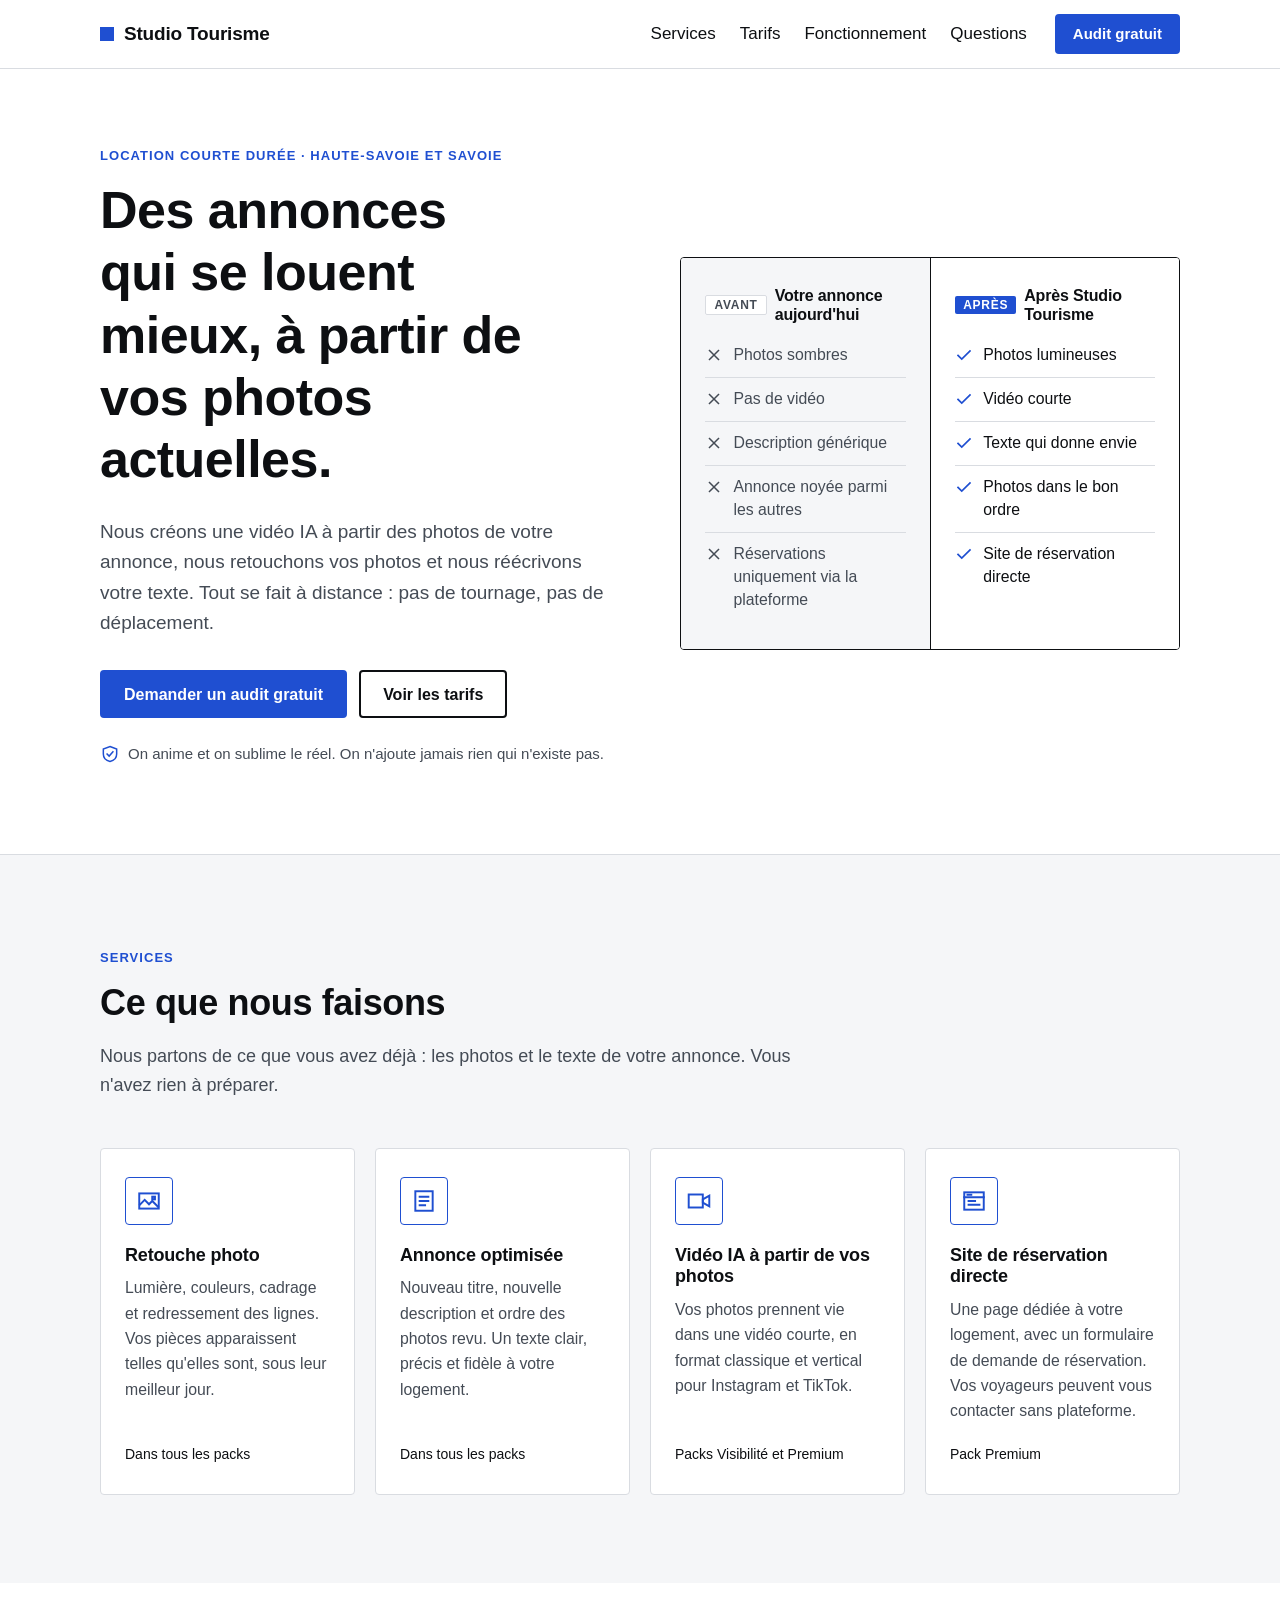
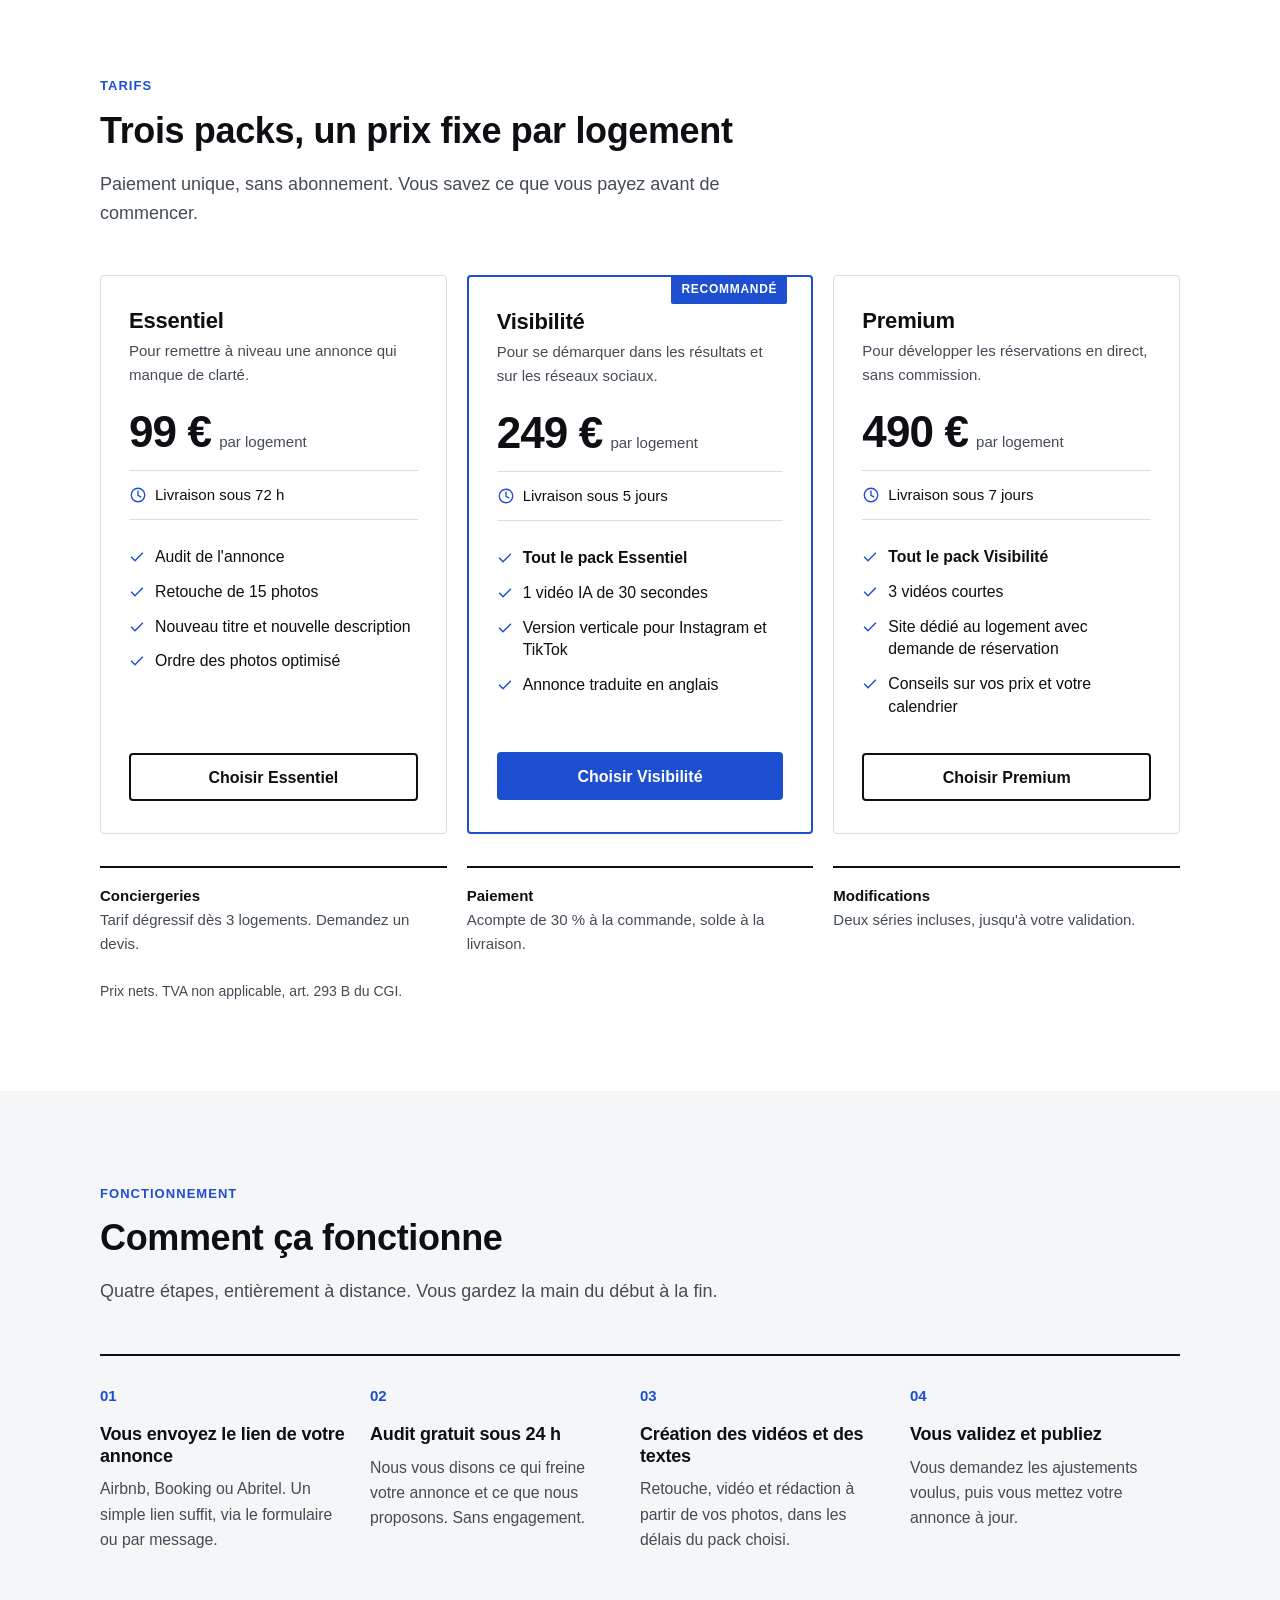
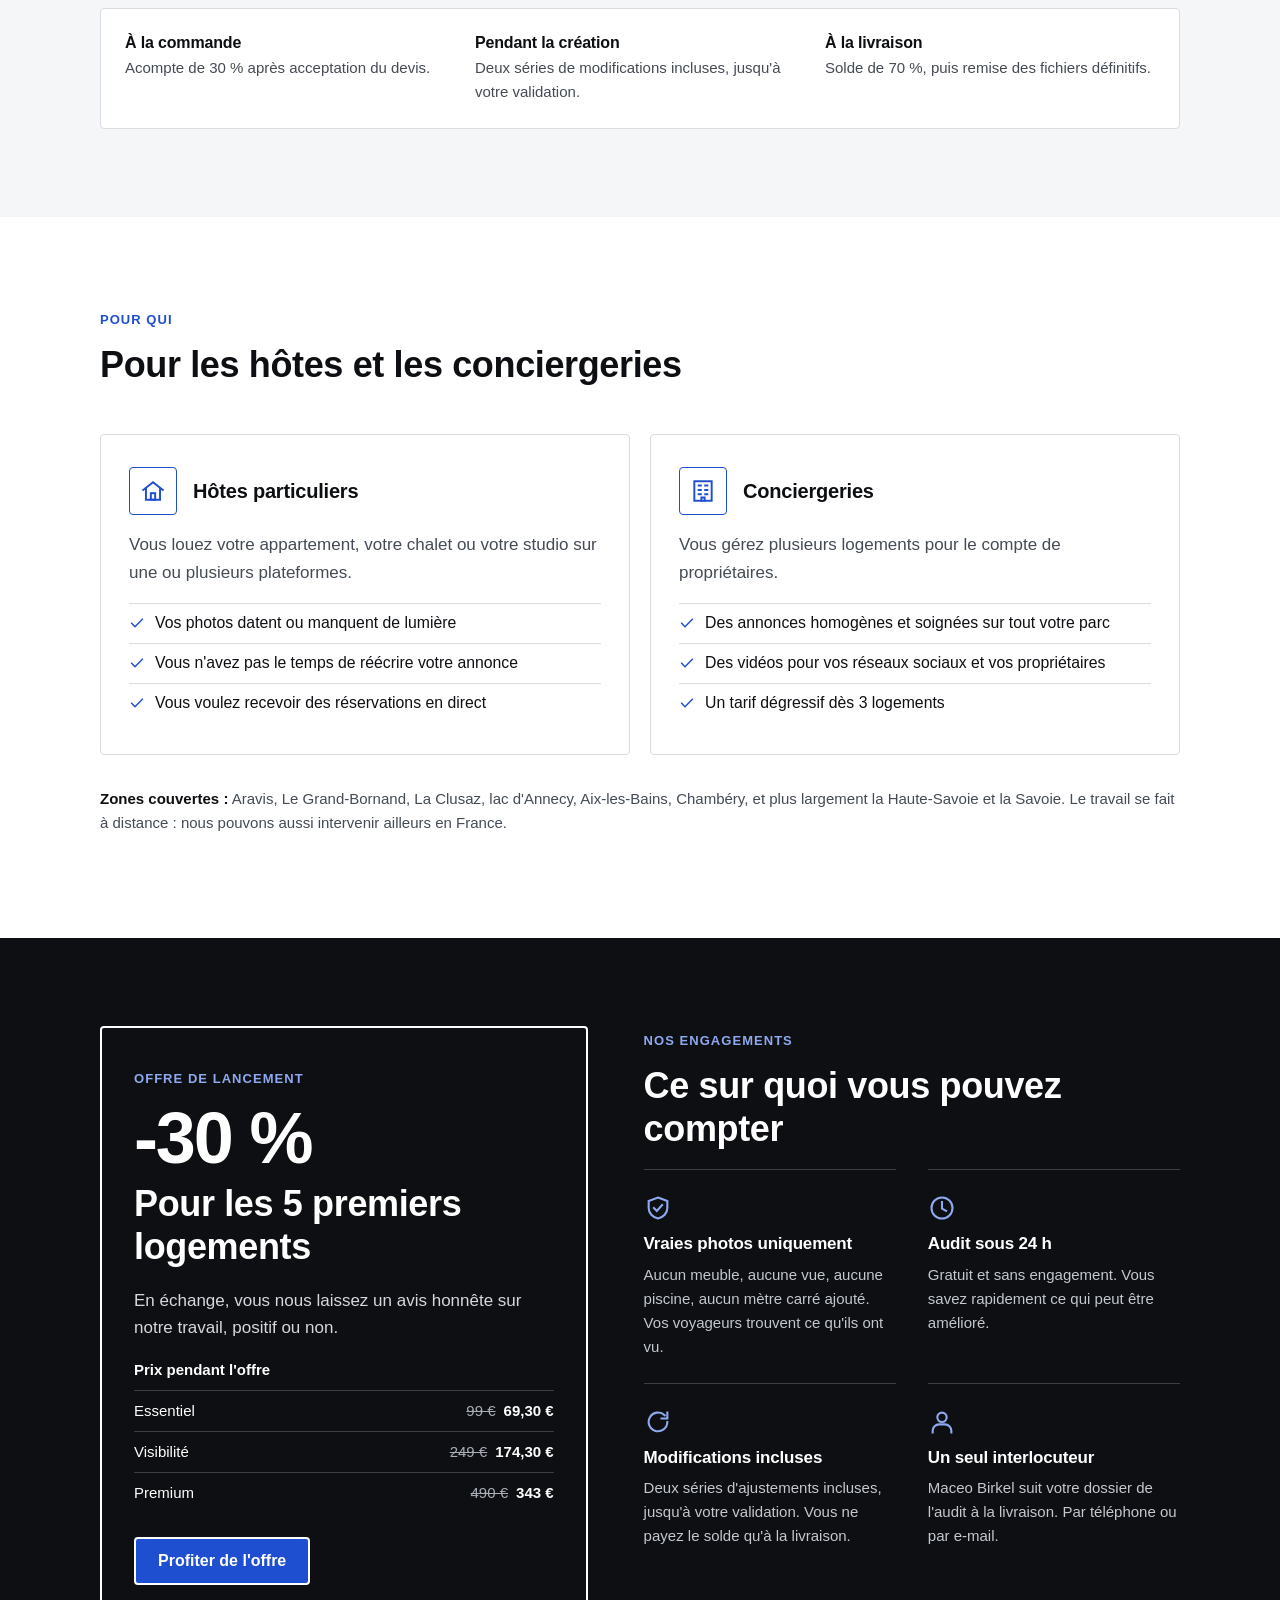
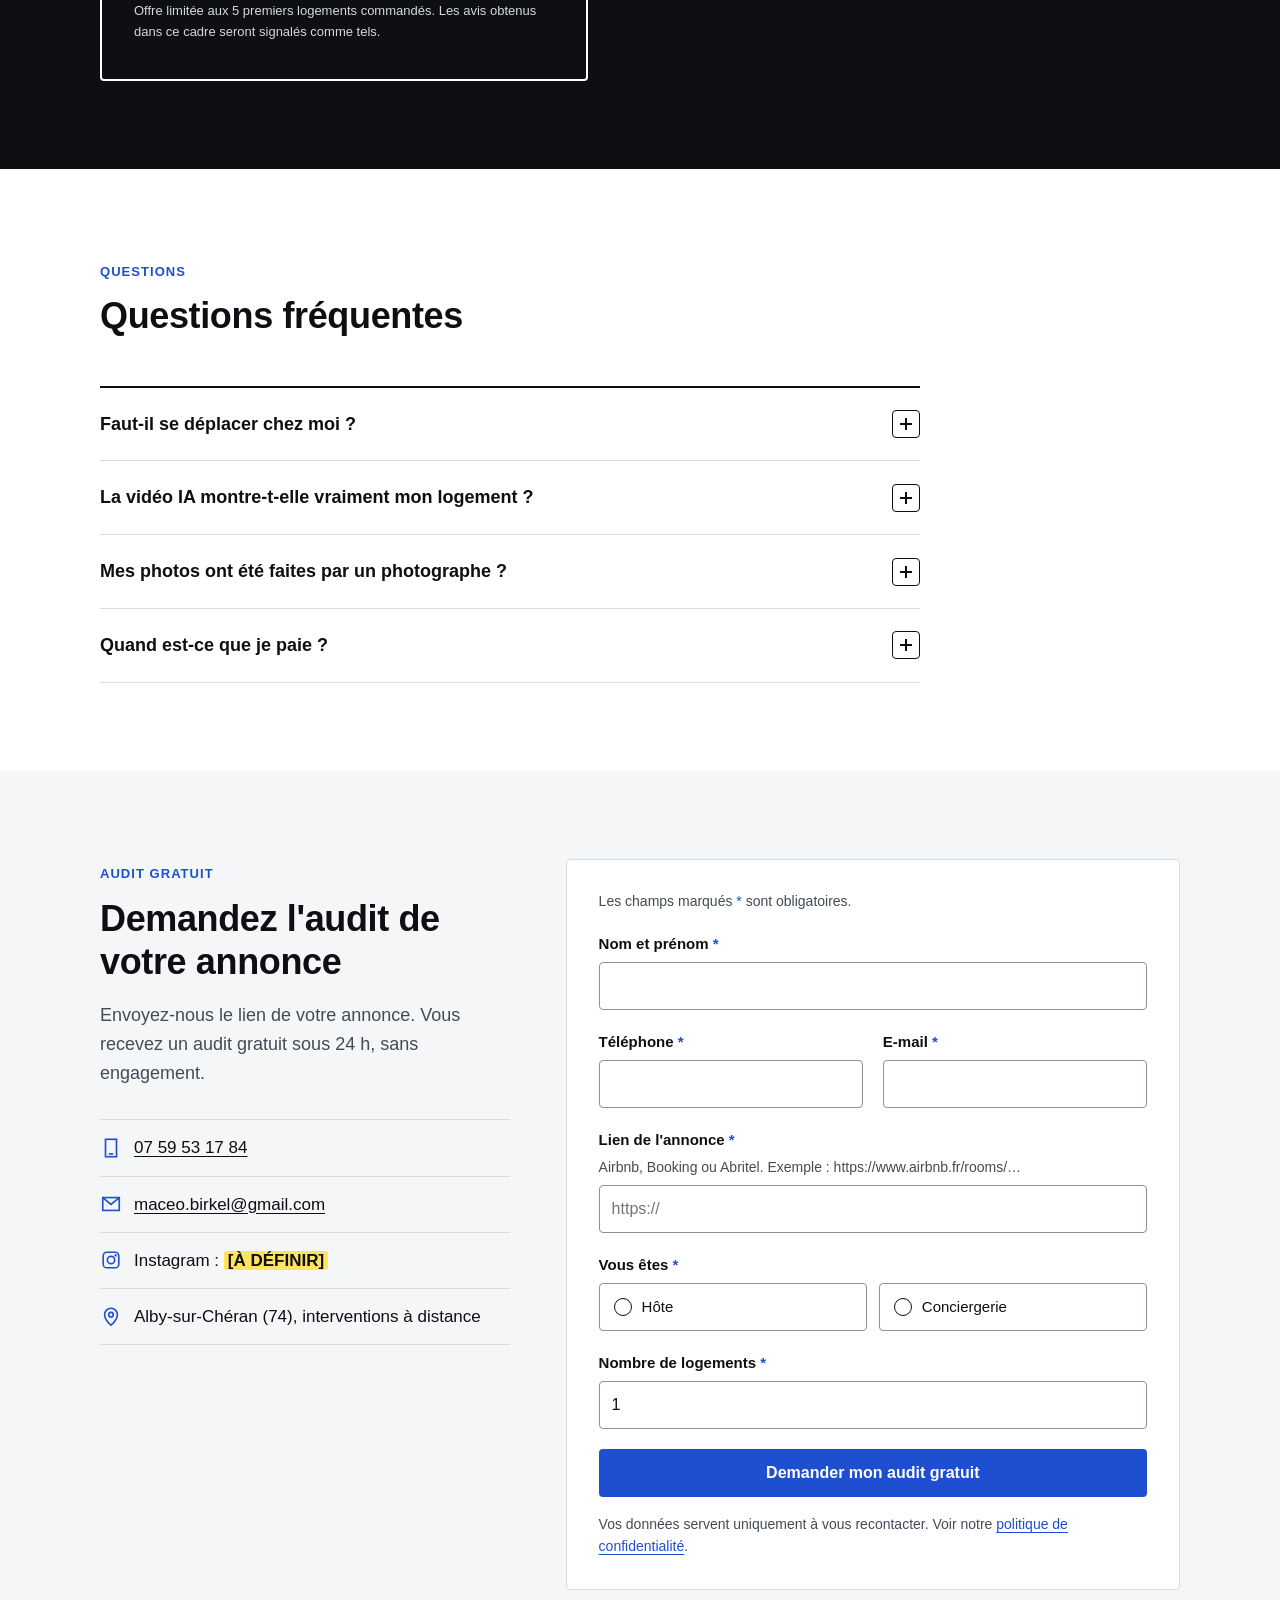
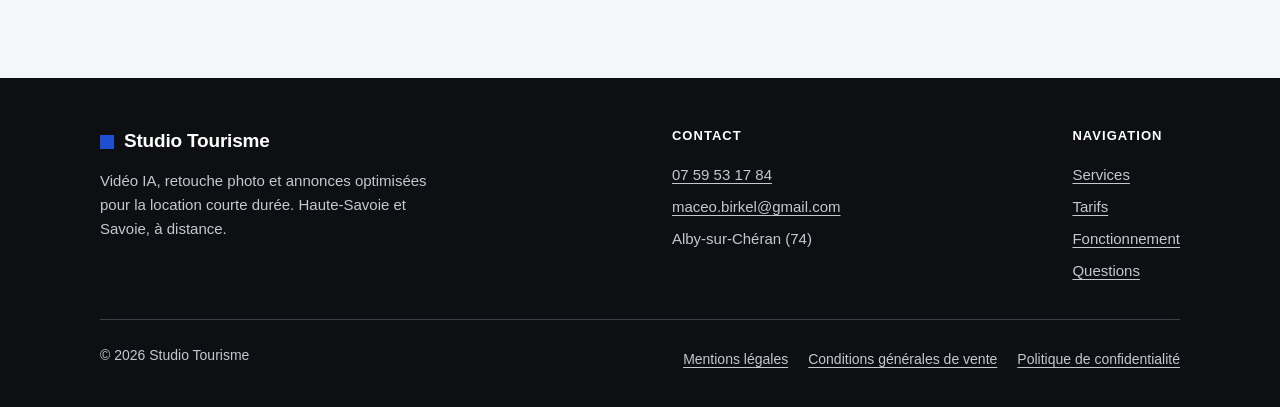
==== commit b593f382: "Site vitrine Studio Tourisme, version sobre sans photos (#2) Reprend la première version (sans les a" ====
--- a/index.html
+++ b/index.html
@@ -1,4 +1,4 @@
-<!doctype html>
+<!DOCTYPE html>
 <html lang="fr">
 <head>
   <meta charset="utf-8">
@@ -107,10 +107,7 @@
   <main id="contenu">
 
     <!-- ========== 2. ACCROCHE ========== -->
-    <section class="accroche a-fond" id="haut" aria-labelledby="titre-accroche">
-      <!-- Photos d'illustration provisoires : à remplacer (voir README, partie 7) -->
-      <div class="fond fond--accroche" aria-hidden="true"></div>
-      <p class="credit-photo">Photo d'illustration</p>
+    <section class="accroche" id="haut" aria-labelledby="titre-accroche">
       <div class="conteneur accroche__grille">
         <div>
           <p class="section__surtitre">Location courte durée · Haute-Savoie et Savoie</p>
@@ -213,7 +210,7 @@
           </article>
 
           <article class="tarif tarif--vedette" aria-labelledby="pack-visibilite">
-            <p class="tarif__etiquette">Le plus demandé</p>
+            <p class="tarif__etiquette">Recommandé</p>
             <h3 class="tarif__nom" id="pack-visibilite">Visibilité</h3>
             <p class="tarif__resume">Pour se démarquer dans les résultats et sur les réseaux sociaux.</p>
             <p class="tarif__prix"><span class="tarif__montant">249&nbsp;€</span><span class="tarif__unite">par logement</span></p>
@@ -333,8 +330,7 @@
     </section>
 
     <!-- ========== 7. OFFRE DE LANCEMENT + ENGAGEMENTS ========== -->
-    <section class="section section--noire a-fond" id="engagements" aria-labelledby="titre-lancement">
-      <div class="fond fond--piscine" aria-hidden="true"></div>
+    <section class="section section--noire" id="engagements" aria-labelledby="titre-lancement">
       <div class="conteneur lancement">
         <div class="offre">
           <p class="section__surtitre">Offre de lancement</p>
@@ -414,8 +410,7 @@
     ========== FIN AVIS CLIENTS ========== -->
 
     <!-- ========== 8. FAQ ========== -->
-    <section class="section a-fond a-fond--faq" id="questions" aria-labelledby="titre-questions">
-      <div class="fond fond--poutres" aria-hidden="true"></div>
+    <section class="section" id="questions" aria-labelledby="titre-questions">
       <div class="conteneur">
         <div class="section__entete">
           <p class="section__surtitre">Questions</p>
@@ -476,7 +471,7 @@
             <label>Ne pas remplir <input type="text" name="_gotcha" tabindex="-1" autocomplete="off"></label>
           </p>
 
-          <p class="champ__aide" style="margin-bottom:20px">Les champs marqués <span class="obligatoire" aria-hidden="true">*</span> sont obligatoires.</p>
+          <p class="champ__aide champ__aide--intro">Les champs marqués <span class="obligatoire" aria-hidden="true">*</span> sont obligatoires.</p>
 
           <div class="champ">
             <label for="nom">Nom et prénom <span class="obligatoire" aria-hidden="true">*</span></label>
--- a/assets/css/style.css
+++ b/assets/css/style.css
@@ -1647,234 +1647,15 @@
   }
 }
 
-/* ---------- Apparition au défilement (activée par main.js) ---------- */
-.anim-pret .apparait {
-  opacity: 0;
-  transform: translateY(24px);
-  transition: opacity 0.6s ease-out, transform 0.6s ease-out;
-  transition-delay: var(--delai, 0s);
-}
-
-.anim-pret .apparait.est-visible {
-  opacity: 1;
-  transform: none;
-}
-
-@media (prefers-reduced-motion: reduce) {
-  .anim-pret .apparait {
-    opacity: 1;
-    transform: none;
-  }
-}
-
-/* Encadré avant / après : les lignes « Après » s'allument une à une */
-.anim-pret .comparatif__colonne--apres li {
-  opacity: 0;
-  transform: translateX(-8px);
-  transition: opacity 0.4s ease-out, transform 0.4s ease-out;
-}
-
-.anim-pret .comparatif.est-visible .comparatif__colonne--apres li {
-  opacity: 1;
-  transform: none;
-}
-
-.anim-pret .comparatif.est-visible .comparatif__colonne--apres li:nth-child(1) { transition-delay: 0.5s; }
-.anim-pret .comparatif.est-visible .comparatif__colonne--apres li:nth-child(2) { transition-delay: 0.7s; }
-.anim-pret .comparatif.est-visible .comparatif__colonne--apres li:nth-child(3) { transition-delay: 0.9s; }
-.anim-pret .comparatif.est-visible .comparatif__colonne--apres li:nth-child(4) { transition-delay: 1.1s; }
-.anim-pret .comparatif.est-visible .comparatif__colonne--apres li:nth-child(5) { transition-delay: 1.3s; }
-
-@media (prefers-reduced-motion: reduce) {
-  .anim-pret .comparatif__colonne--apres li {
-    opacity: 1;
-    transform: none;
-  }
-}
-
-/* Cartes : léger soulèvement au survol */
-.carte,
-.tarif,
-.profil {
-  transition: transform 0.2s ease-out, border-color 0.2s;
-}
-
-@media (hover: hover) {
-  .carte:hover,
-  .tarif:hover,
-  .profil:hover {
-    transform: translateY(-4px);
-    border-color: var(--bleu);
-  }
-}
-
-/* ==========================================================================
-   Photos d'arrière-plan en fondu
-   Photos provisoires dans assets/img/photos/ : remplacez les fichiers en
-   gardant les mêmes noms, ou changez les chemins ci-dessous.
-   ========================================================================== */
-.a-fond {
-  position: relative;
-  overflow: hidden;
-  isolation: isolate;
-}
-
-.a-fond > .conteneur {
-  position: relative;
-  z-index: 1;
-}
-
-.fond {
-  position: absolute;
-  inset: 0;
-  z-index: 0;
-  background-size: cover;
-  background-position: center;
-  background-repeat: no-repeat;
-  pointer-events: none;
-}
-
-.fond::after {
-  content: "";
-  position: absolute;
-  inset: 0;
-}
-
-.credit-photo {
-  position: absolute;
-  right: 12px;
-  bottom: 8px;
-  z-index: 1;
-  margin: 0;
-  padding: 2px 8px;
-  font-size: 0.75rem;
-  color: var(--blanc);
-  background: rgba(13, 15, 18, 0.7);
-  border-radius: 2px;
-}
-
-/* --- Accroche : salon du chalet, fondu vers le blanc à gauche --- */
-.fond--accroche {
-  left: 38%;
-  background-image: url("../img/photos/chalet-salon.jpg");
-  background-image: image-set(url("../img/photos/chalet-salon.webp") type("image/webp"), url("../img/photos/chalet-salon.jpg") type("image/jpeg"));
-  background-position: center 62%;
-  animation: zoom-lent 14s ease-out both;
-}
-
-.fond--accroche::after {
-  background:
-    linear-gradient(90deg, #FFFFFF 0%, rgba(255, 255, 255, 0.75) 14%, rgba(255, 255, 255, 0) 48%),
-    linear-gradient(0deg, #FFFFFF 0%, rgba(255, 255, 255, 0) 16%);
-}
-
-@keyframes zoom-lent {
-  from { transform: scale(1.08); }
-  to { transform: scale(1); }
-}
-
-@media (max-width: 960px) {
-  .accroche.a-fond {
-    padding-top: 300px;
-  }
-
-  .fond--accroche {
-    left: 0;
-    bottom: auto;
-    height: 360px;
-    background-position: center 58%;
-  }
-
-  .fond--accroche::after {
-    background: linear-gradient(180deg, rgba(255, 255, 255, 0) 35%, rgba(255, 255, 255, 0.85) 80%, #FFFFFF 100%);
-  }
-
-  .credit-photo {
-    top: 12px;
-    bottom: auto;
-  }
-}
-
-@media (max-width: 640px) {
-  .accroche.a-fond {
-    padding-top: 250px;
-  }
-
-  .fond--accroche {
-    height: 290px;
-  }
-}
-
-/* --- Offre et engagements : jardin et piscine, voile noir --- */
-.fond--piscine {
-  background-image: url("../img/photos/piscine-jardin.jpg");
-  background-image: image-set(url("../img/photos/piscine-jardin.webp") type("image/webp"), url("../img/photos/piscine-jardin.jpg") type("image/jpeg"));
-  background-position: center 55%;
-  background-attachment: fixed;
-}
-
-.fond--piscine::after {
-  background:
-    linear-gradient(180deg, #0D0F12 0%, rgba(13, 15, 18, 0.8) 22%, rgba(13, 15, 18, 0.84) 70%, #0D0F12 100%);
-}
-
-/* L'effet « fixed » est mal géré sur iPhone : désactivé sur écrans tactiles */
-@media (hover: none), (max-width: 960px) {
-  .fond--piscine {
-    background-attachment: scroll;
-  }
-}
-
-.section--noire.a-fond .offre {
-  background: rgba(13, 15, 18, 0.72);
-}
-
-/* --- Questions : poutres du chalet à droite, fondu vers le blanc --- */
-.fond--poutres {
-  left: 50%;
-  background-image: url("../img/photos/chalet-poutres.jpg");
-  background-image: image-set(url("../img/photos/chalet-poutres.webp") type("image/webp"), url("../img/photos/chalet-poutres.jpg") type("image/jpeg"));
-  background-position: center 30%;
-}
-
-.fond--poutres::after {
-  background:
-    linear-gradient(90deg, #FFFFFF 0%, rgba(255, 255, 255, 0.55) 35%, rgba(255, 255, 255, 0) 75%),
-    linear-gradient(180deg, #FFFFFF 0%, rgba(255, 255, 255, 0) 20%, rgba(255, 255, 255, 0) 80%, #FFFFFF 100%);
-}
-
-.a-fond--faq .faq {
-  max-width: 620px;
-  background: var(--blanc);
-}
-
-.a-fond--faq .section__entete {
-  max-width: 620px;
-}
-
-@media (max-width: 1100px) {
-  .a-fond--faq {
-    padding-top: 260px;
-  }
-
-  .fond--poutres {
-    left: 0;
-    bottom: auto;
-    height: 320px;
-  }
-
-  .fond--poutres::after {
-    background: linear-gradient(180deg, rgba(255, 255, 255, 0) 30%, #FFFFFF 100%);
-  }
-
-  .a-fond--faq .faq,
-  .a-fond--faq .section__entete {
-    max-width: 820px;
-  }
-}
-
-@media (prefers-reduced-motion: reduce) {
-  .fond--accroche {
-    animation: none;
-  }
-}
+/* ---------- Variantes ponctuelles ---------- */
+.pied__bas.pied__bas--compact {
+  padding-top: 0;
+}
+
+.champ__aide.champ__aide--intro {
+  margin-bottom: 20px;
+}
+
+.section__intro.section__intro--espace {
+  margin-bottom: 32px;
+}
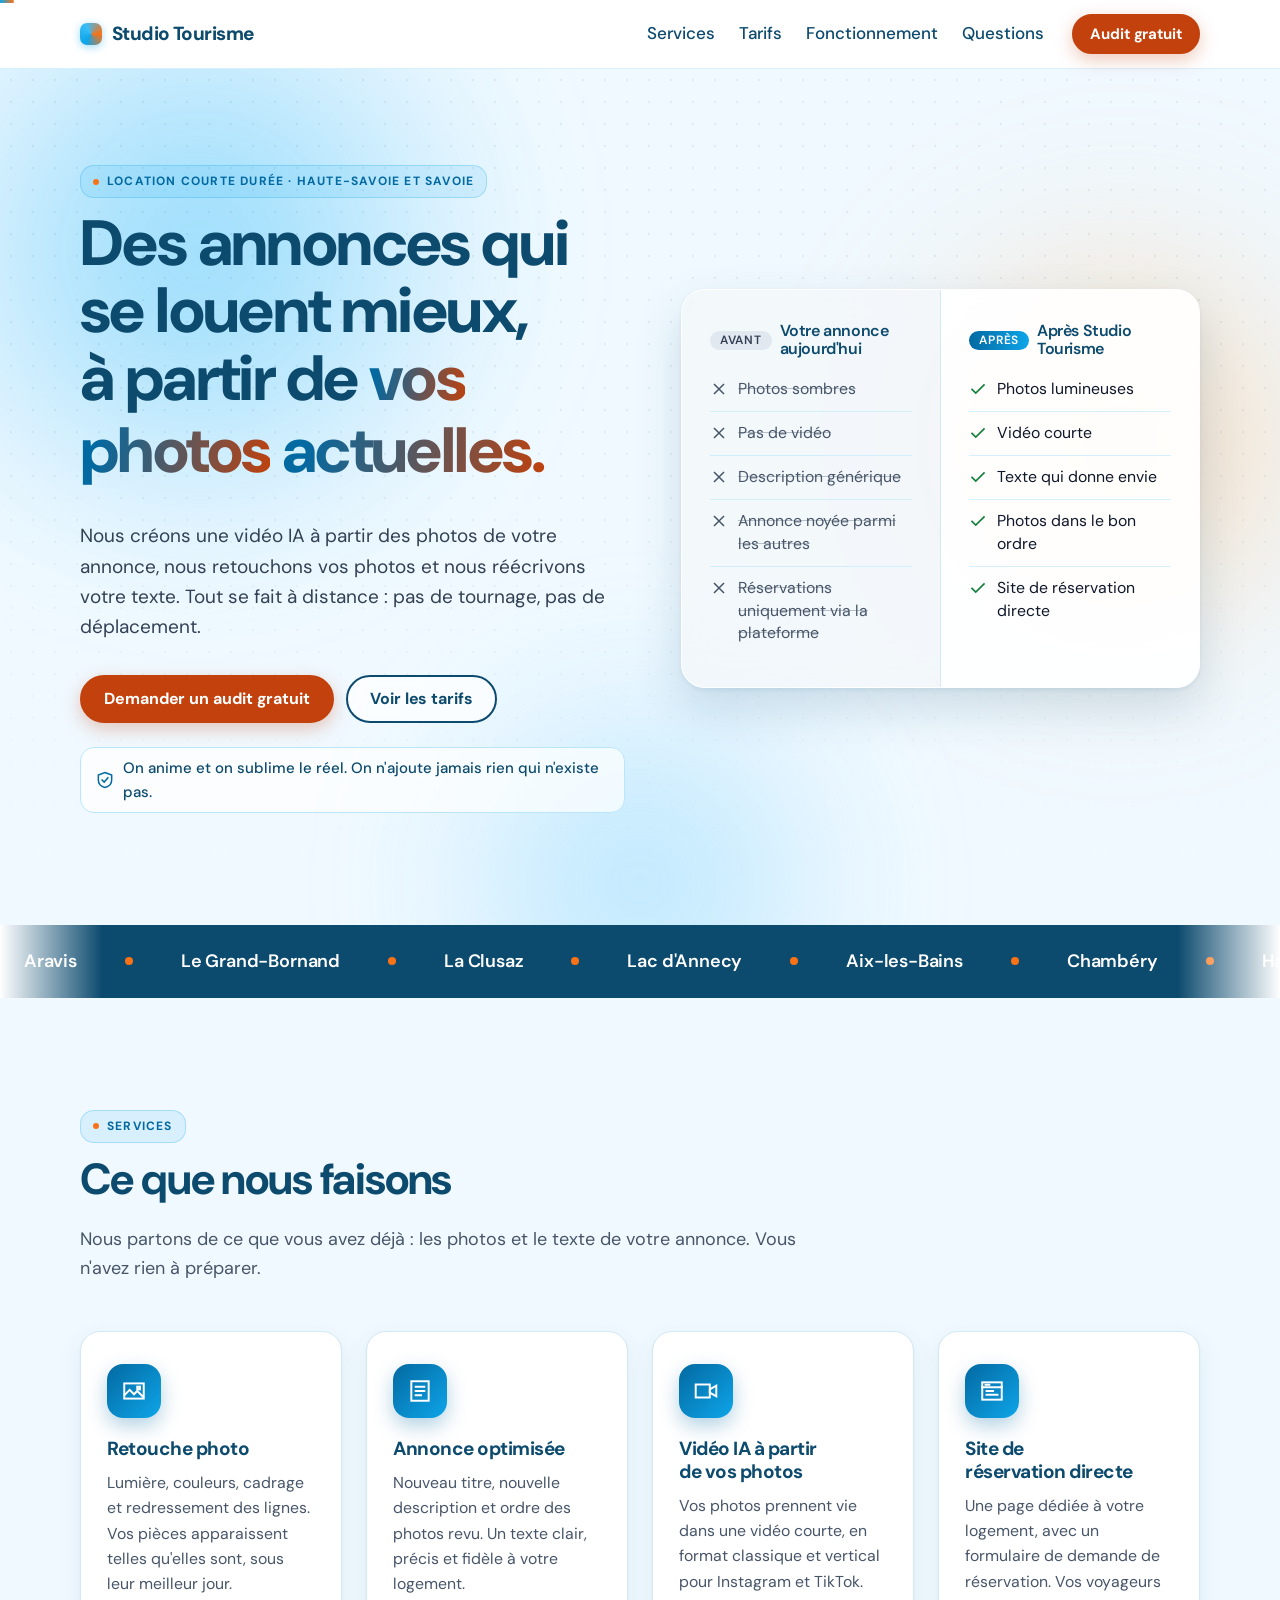
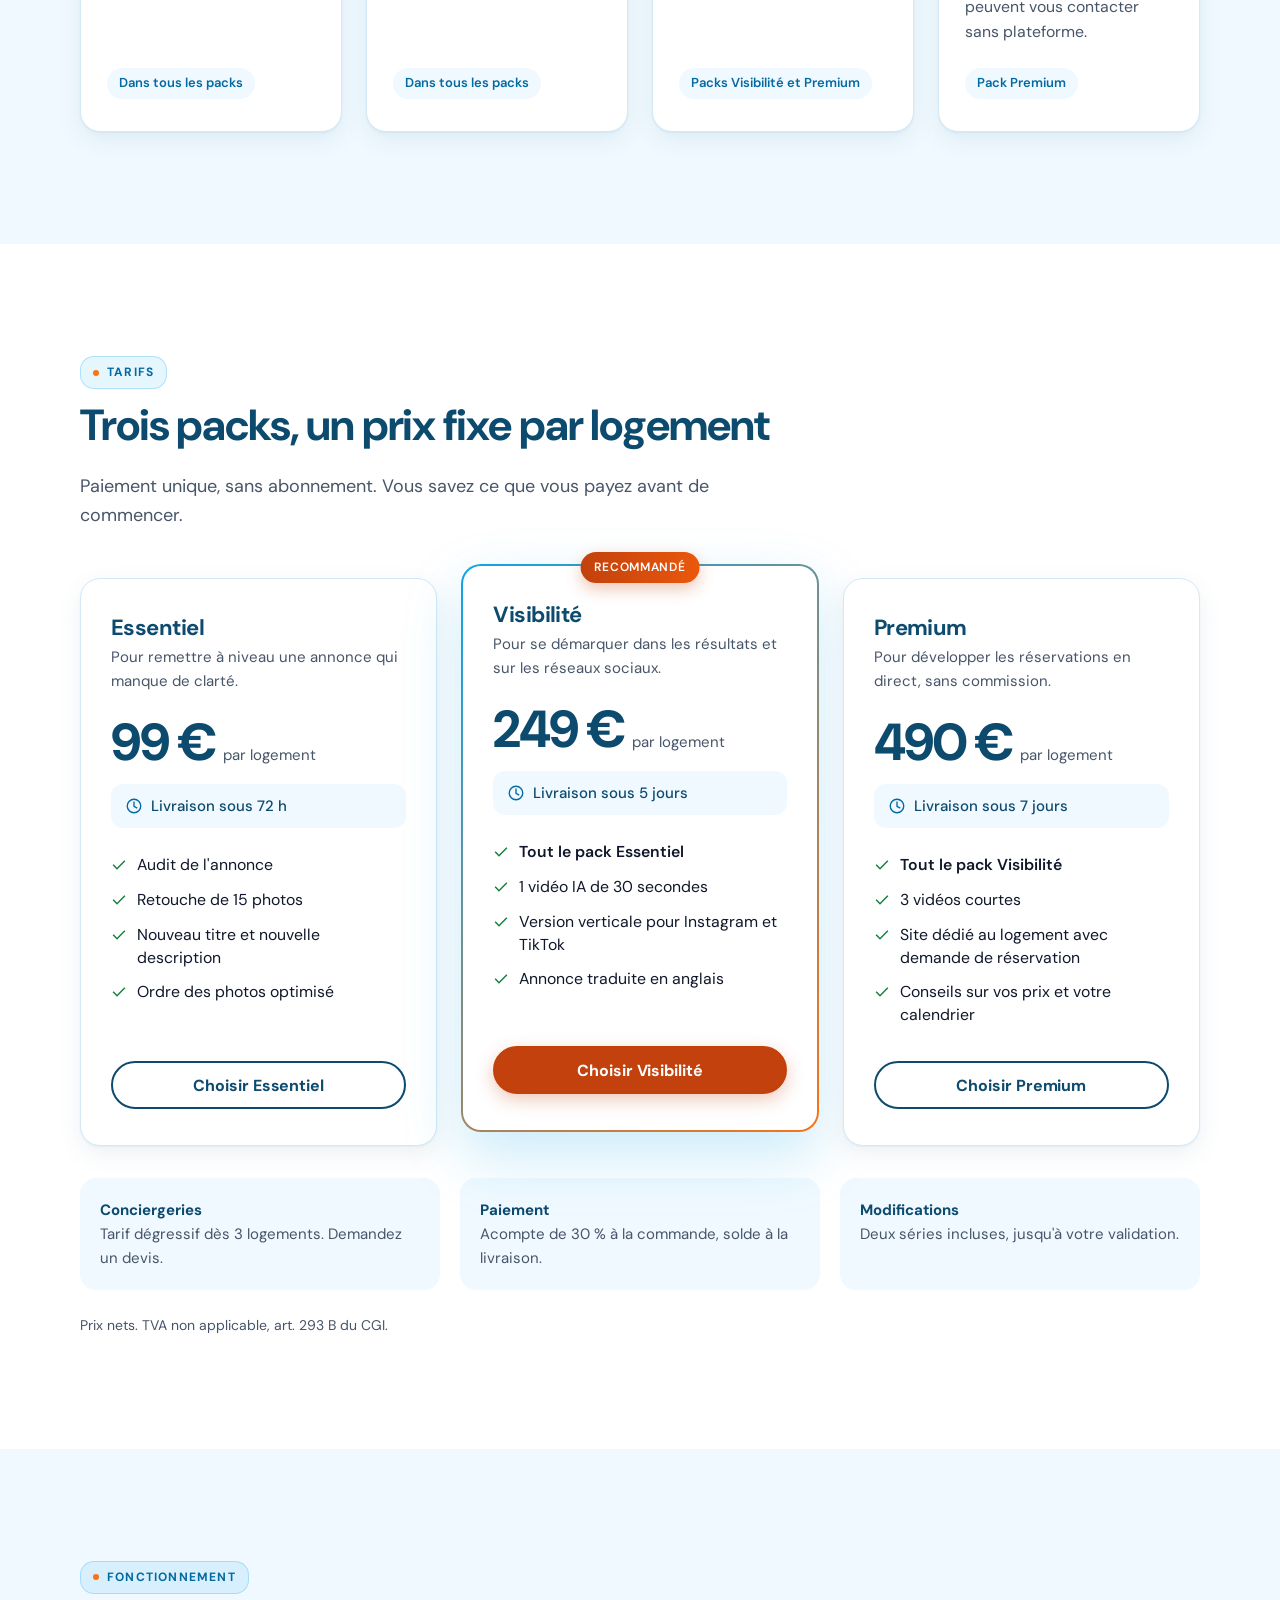
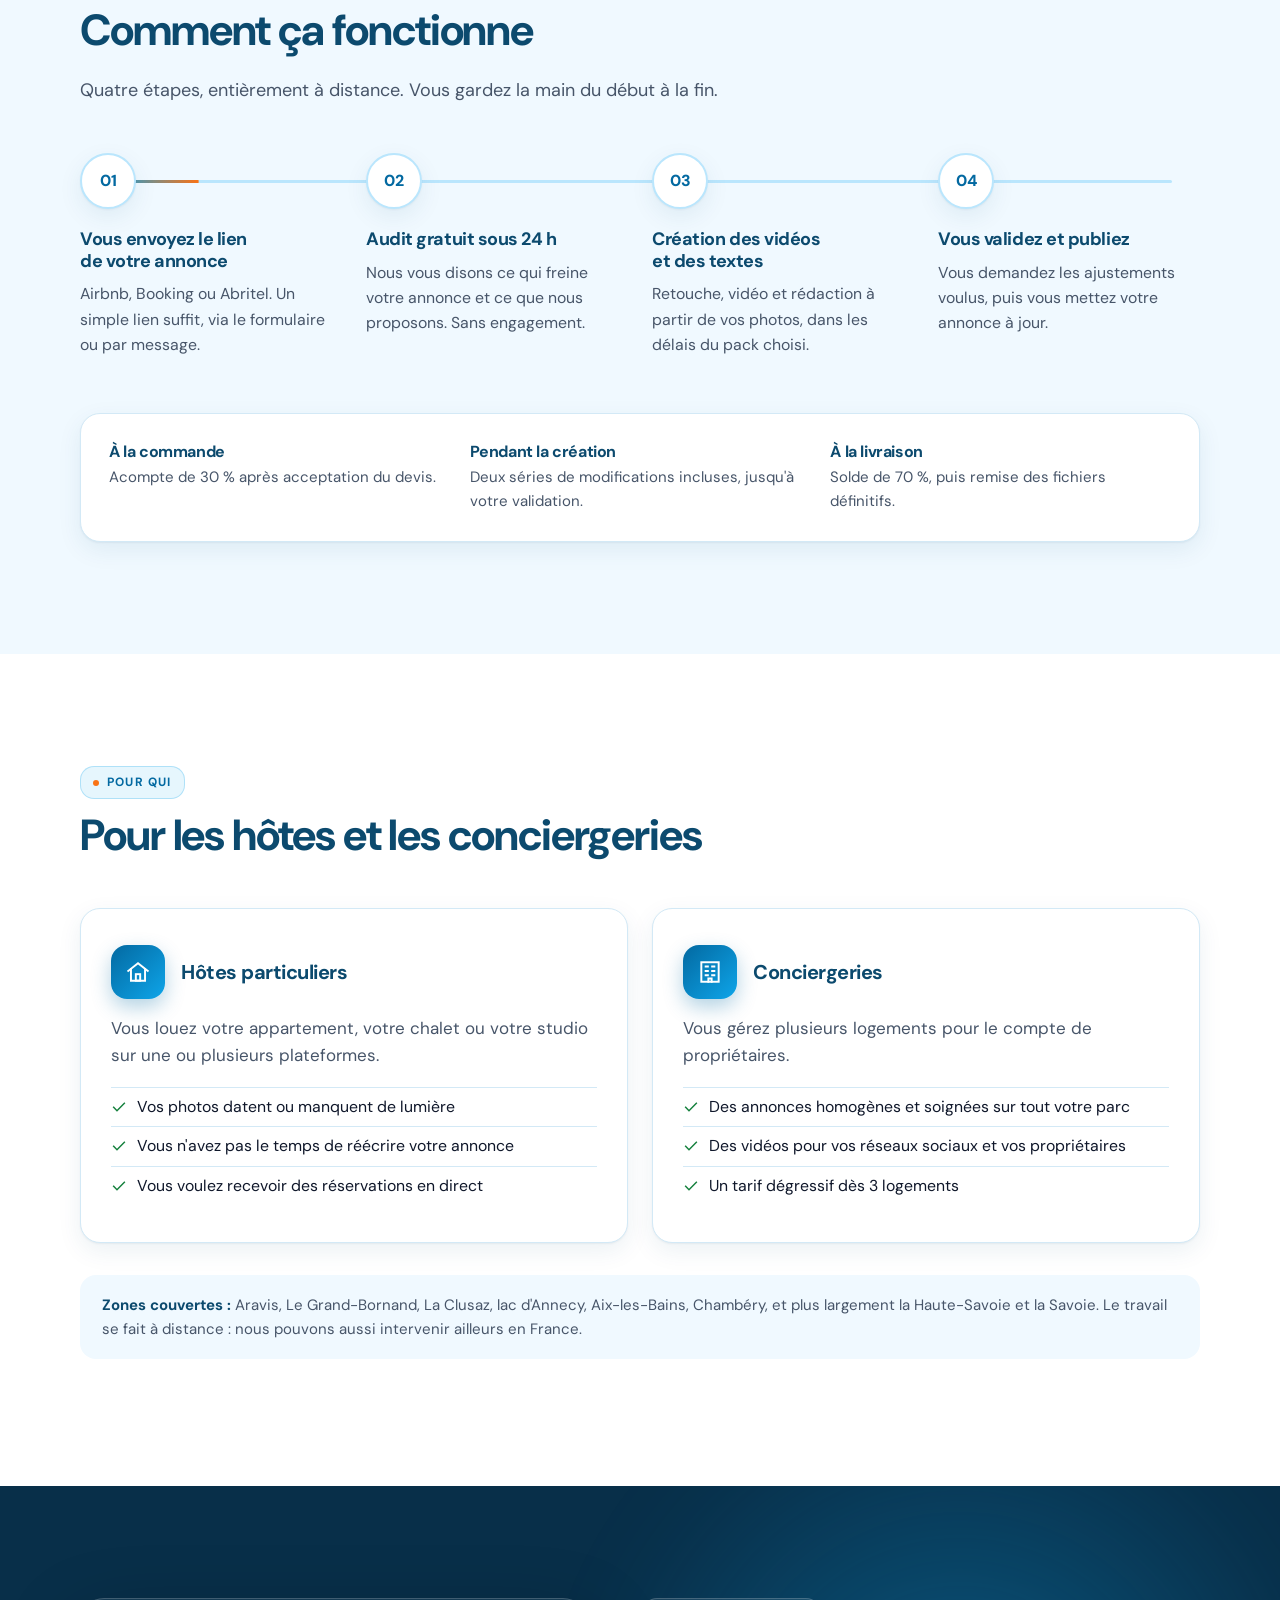
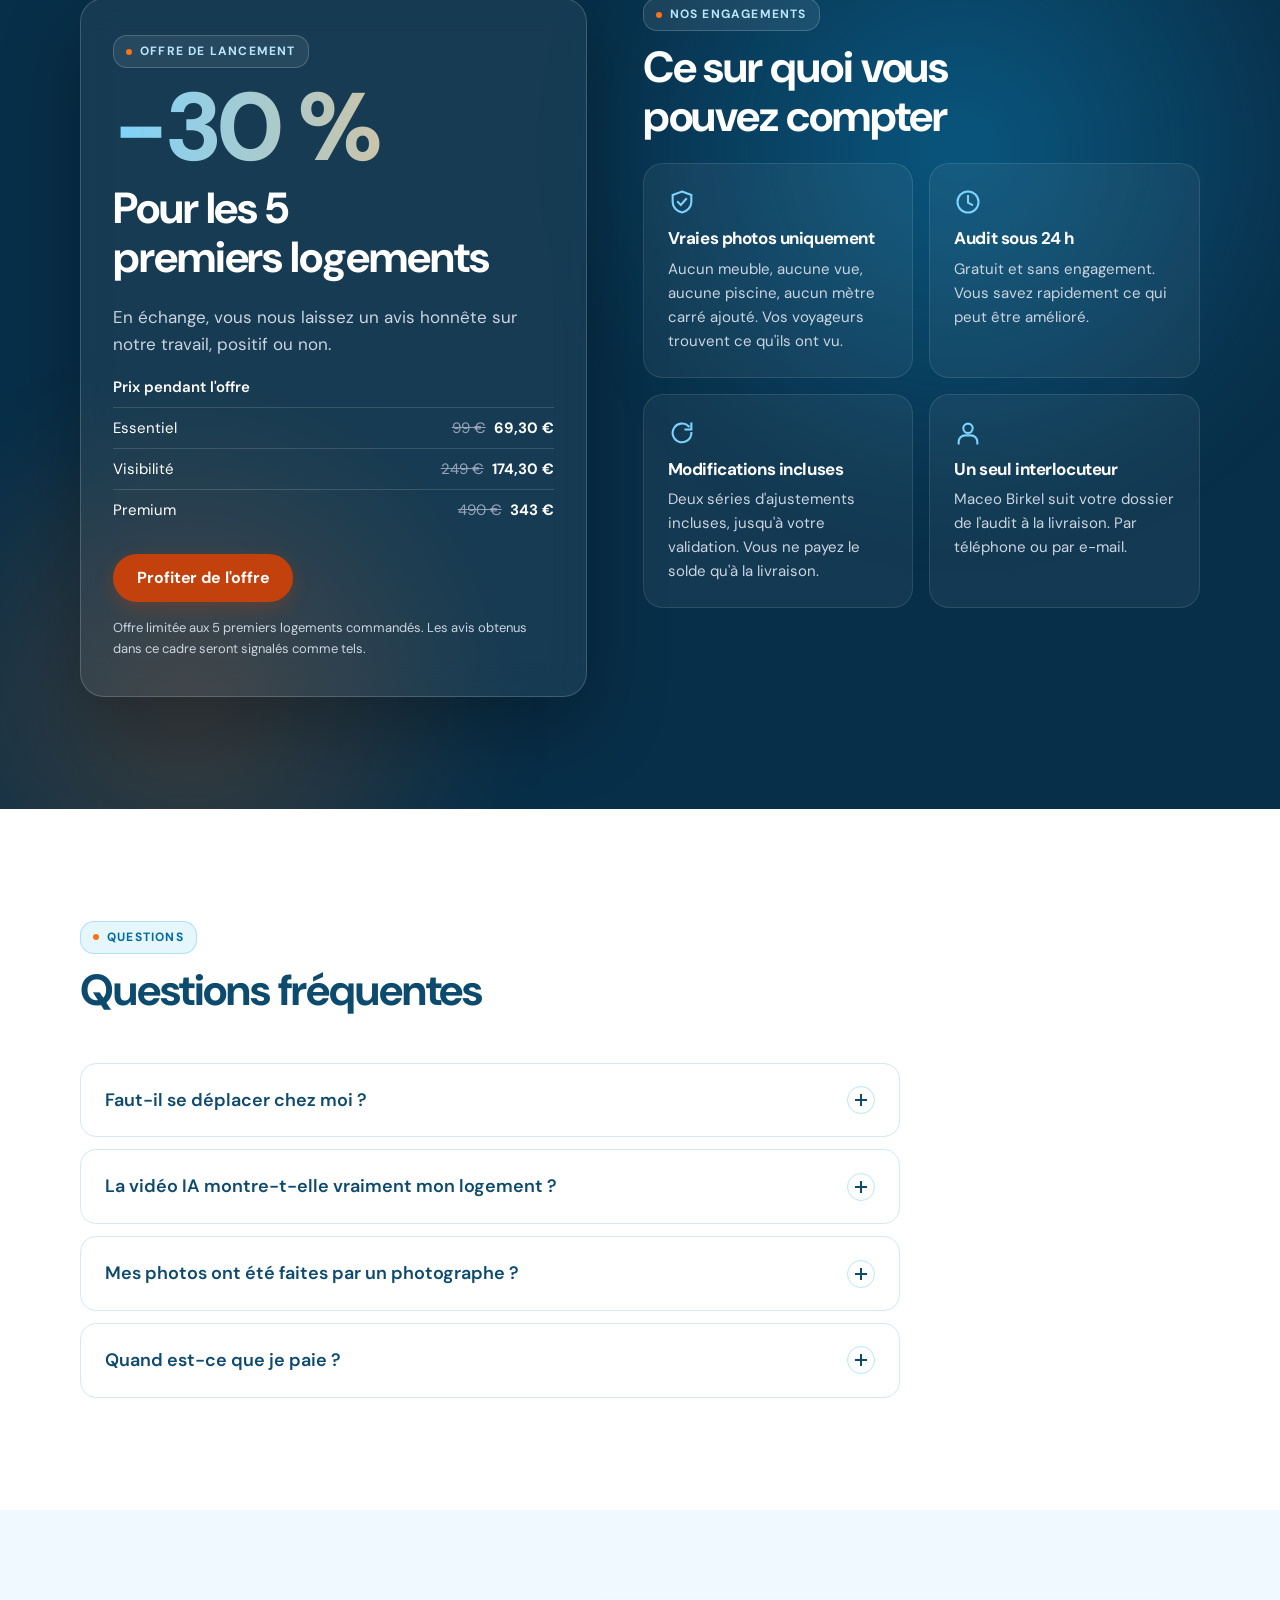
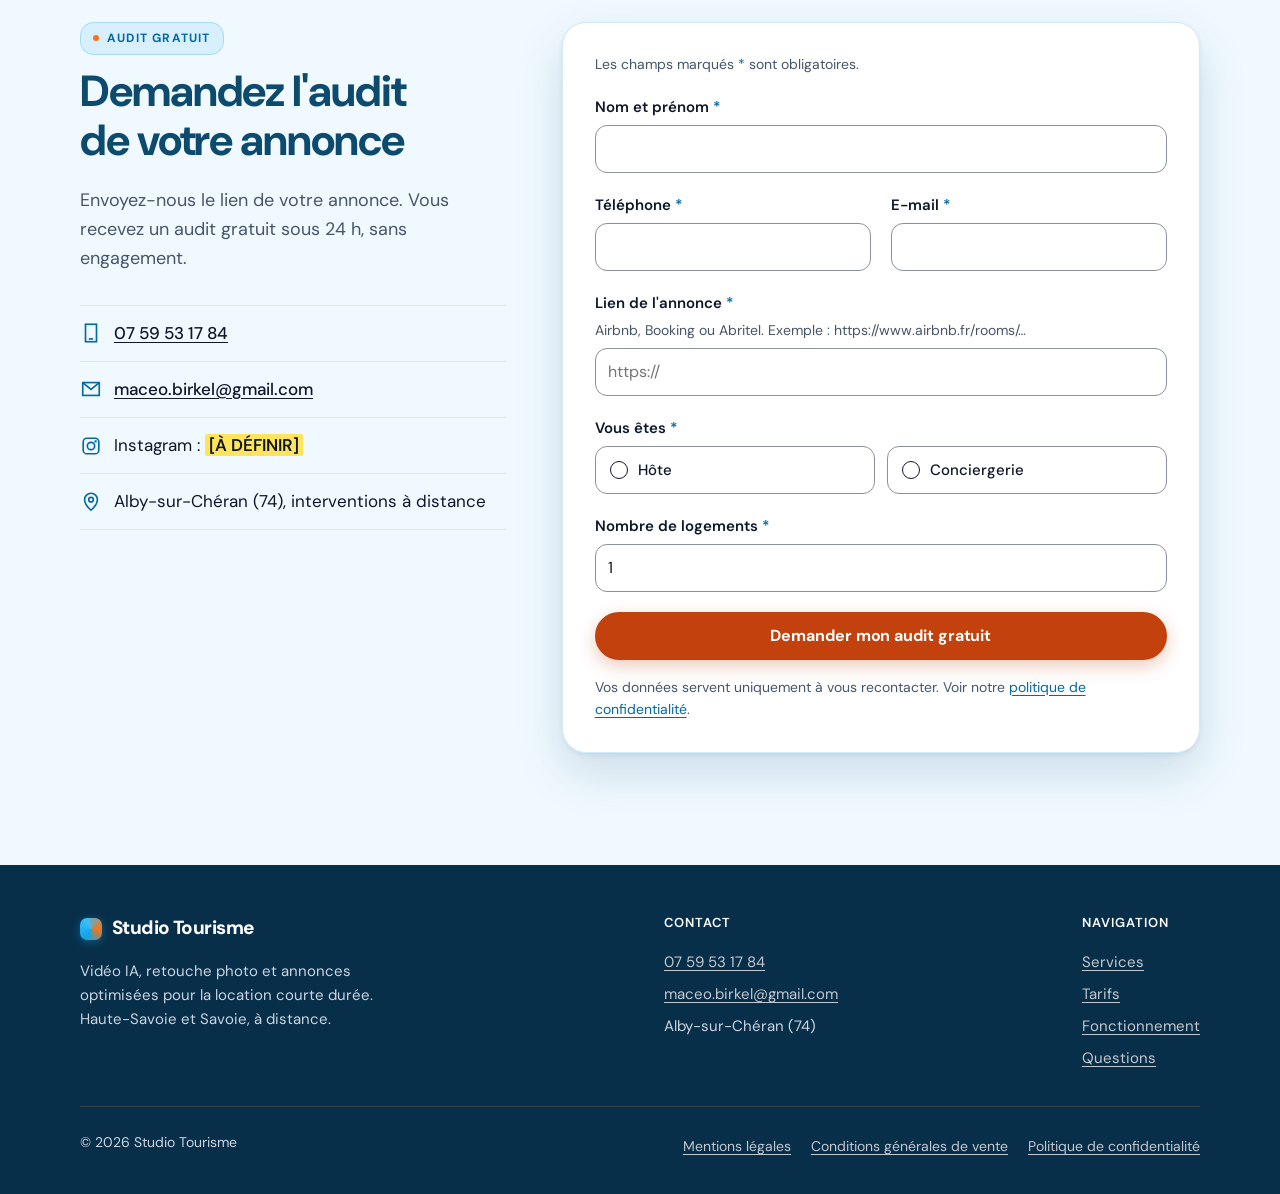
==== commit ebcc0e0a: "Refonte du design avec le skill ui-ux-pro-max (Aurora UI) - Système de design généré par le skill : " ====
--- a/index.html
+++ b/index.html
@@ -28,9 +28,9 @@
   <link rel="icon" href="assets/img/favicon.svg" type="image/svg+xml">
   <link rel="icon" href="assets/img/favicon-32.png" sizes="32x32" type="image/png">
   <link rel="apple-touch-icon" href="assets/img/apple-touch-icon.png">
-  <meta name="theme-color" content="#1F4FD1">
-
-  <link rel="preload" href="assets/fonts/ibm-plex-sans-latin.woff2" as="font" type="font/woff2" crossorigin>
+  <meta name="theme-color" content="#0369A1">
+
+  <link rel="preload" href="assets/fonts/dm-sans-latin.woff2" as="font" type="font/woff2" crossorigin>
   <link rel="stylesheet" href="assets/css/style.css">
 
   <!-- Données structurées : aucune note ni aucun avis déclaré (à ajouter uniquement avec de vrais avis) -->
@@ -61,6 +61,7 @@
 </head>
 <body>
   <a class="lien-evitement" href="#contenu">Aller au contenu</a>
+  <div class="progression" aria-hidden="true"></div>
 
   <!-- Icônes SVG (lignes droites, réutilisées dans la page) -->
   <svg xmlns="http://www.w3.org/2000/svg" style="display:none" aria-hidden="true">
@@ -108,10 +109,11 @@
 
     <!-- ========== 2. ACCROCHE ========== -->
     <section class="accroche" id="haut" aria-labelledby="titre-accroche">
+      <div class="aurore" aria-hidden="true"><span></span><span></span><span></span></div>
       <div class="conteneur accroche__grille">
         <div>
           <p class="section__surtitre">Location courte durée · Haute-Savoie et Savoie</p>
-          <h1 class="accroche__titre" id="titre-accroche">Des annonces qui se louent mieux, à partir de vos photos actuelles.</h1>
+          <h1 class="accroche__titre" id="titre-accroche">Des annonces qui se louent mieux, à partir de <span class="accent">vos photos actuelles.</span></h1>
           <p class="accroche__sous-titre">Nous créons une vidéo IA à partir des photos de votre annonce, nous retouchons vos photos et nous réécrivons votre texte. Tout se fait à distance : pas de tournage, pas de déplacement.</p>
           <div class="accroche__actions">
             <a class="bouton" href="#contact">Demander un audit gratuit</a>
@@ -147,6 +149,14 @@
         </div>
       </div>
     </section>
+
+    <!-- Bandeau décoratif des zones couvertes (le texte figure aussi dans « Pour qui ») -->
+    <div class="bandeau" aria-hidden="true">
+      <div class="bandeau__piste">
+        <ul><li>Aravis</li><li>Le Grand-Bornand</li><li>La Clusaz</li><li>Lac d'Annecy</li><li>Aix-les-Bains</li><li>Chambéry</li><li>Haute-Savoie</li><li>Savoie</li></ul>
+        <ul><li>Aravis</li><li>Le Grand-Bornand</li><li>La Clusaz</li><li>Lac d'Annecy</li><li>Aix-les-Bains</li><li>Chambéry</li><li>Haute-Savoie</li><li>Savoie</li></ul>
+      </div>
+    </div>
 
     <!-- ========== 3. CE QUE NOUS FAISONS ========== -->
     <section class="section section--grise" id="services" aria-labelledby="titre-services">
@@ -562,5 +572,9 @@
   </footer>
 
   <script src="assets/js/main.js" defer></script>
+  <!-- Animations : GSAP (hébergé sur le site, licence standard GSAP) -->
+  <script src="assets/js/vendor/gsap.min.js" defer></script>
+  <script src="assets/js/vendor/ScrollTrigger.min.js" defer></script>
+  <script src="assets/js/animations.js" defer></script>
 </body>
 </html>
--- a/assets/css/style.css
+++ b/assets/css/style.css
@@ -1,37 +1,53 @@
 /* ==========================================================================
    Studio Tourisme — feuille de style
-   Direction artistique : sobre, lignes droites, arrondis 4 px max,
-   pas de dégradés, pas d'effets gadgets.
+   Direction artistique issue du skill ui-ux-pro-max (--design-system,
+   « hospitality vacation rental premium service agency ») :
+   style Aurora UI, ciel + orange, DM Sans, narration au défilement.
+   Les couleurs du skill sont ajustées pour garder un contraste AA (4,5:1).
    ========================================================================== */
 
-/* Police IBM Plex Sans (licence SIL OFL), hébergée localement :
+/* Police DM Sans (licence SIL OFL), hébergée localement :
    aucune requête vers Google, donc aucune donnée transmise à un tiers. */
 @font-face {
-  font-family: "IBM Plex Sans";
+  font-family: "DM Sans";
   font-style: normal;
-  font-weight: 400 700;
+  font-weight: 300 800;
   font-display: swap;
-  src: url("../fonts/ibm-plex-sans-latin.woff2") format("woff2");
+  src: url("../fonts/dm-sans-latin.woff2") format("woff2");
   unicode-range: U+0000-00FF, U+0131, U+0152-0153, U+02BB-02BC, U+02C6, U+02DA, U+02DC,
     U+0304, U+0308, U+0329, U+2000-206F, U+20AC, U+2122, U+2191, U+2193, U+2212, U+2215,
     U+FEFF, U+FFFD;
 }
 
 :root {
-  --bleu: #1F4FD1;
-  --bleu-fonce: #173DA3;
+  /* Couleurs (skill : primaire #0EA5E9, accent #EA580C, fond #F0F9FF, texte #0C4A6E) */
+  --ciel: #0EA5E9;          /* décor, dégradés, fonds */
+  --ciel-clair: #38BDF8;
+  --bleu: #0369A1;          /* textes, liens, icônes (contraste AA sur blanc) */
+  --bleu-fonce: #075985;
+  --orange: #C2410C;        /* boutons d'action (accent du skill, assombri pour le contraste) */
+  --orange-fonce: #9A3412;
+  --orange-vif: #F97316;    /* décor uniquement */
   --blanc: #FFFFFF;
-  --noir: #0D0F12;
-  --gris-clair: #F5F6F8;
-  --gris-texte: #444B55;
-  --bordure: #D9DCE1;
-  --bordure-forte: #0D0F12;
+  --noir: #0F172A;
+  --titre: #0C4A6E;
+  --nuit: #082F49;
+  --gris-clair: #F0F9FF;
+  --gris-texte: #475569;
+  --bordure: #D3E9F6;
+  --bordure-forte: #BAE6FD;
   --surbrillance: #FFE45C;
 
-  --rayon: 4px;
-  --largeur: 1120px;
+  --ombre-douce: 0 1px 2px rgba(12, 74, 110, 0.06), 0 8px 24px rgba(12, 74, 110, 0.08);
+  --ombre-forte: 0 2px 4px rgba(12, 74, 110, 0.08), 0 20px 48px rgba(12, 74, 110, 0.16);
+
+  --rayon: 16px;
+  --rayon-petit: 10px;
+  --largeur: 1160px;
   --gouttiere: 20px;
-  --police: "IBM Plex Sans", "Helvetica Neue", Arial, sans-serif;
+  --police: "DM Sans", "Helvetica Neue", Arial, sans-serif;
+  --duree: 220ms;
+  --courbe: cubic-bezier(0.22, 1, 0.36, 1);
 }
 
 /* ---------- Base ---------- */
@@ -1626,6 +1642,981 @@
 }
 
 /* ---------- Impression (utile pour les CGV) ---------- */
+/* ==========================================================================
+   REFONTE AURORA (skill ui-ux-pro-max)
+   Couche de style appliquée par-dessus la base : rayons doux, ombres,
+   dégradés « aurore », verre dépoli, mouvements. Tout le contenu reste
+   lisible et visible sans JavaScript et avec le mouvement réduit.
+   ========================================================================== */
+
+body {
+  background: var(--blanc);
+  color: var(--noir);
+  font-size: 1.0625rem;
+  -webkit-font-smoothing: antialiased;
+}
+
+h1,
+h2,
+h3 {
+  color: var(--titre);
+  letter-spacing: -0.025em;
+  text-wrap: balance;
+}
+
+h1 {
+  font-weight: 800;
+  font-size: clamp(2.25rem, 5.4vw, 4rem);
+  line-height: 1.05;
+}
+
+h2 {
+  font-weight: 700;
+  font-size: clamp(1.75rem, 3.4vw, 2.75rem);
+  line-height: 1.12;
+}
+
+h3 {
+  font-weight: 700;
+}
+
+::selection {
+  background: var(--bordure-forte);
+  color: var(--titre);
+}
+
+/* ---------- Barre de progression de lecture ---------- */
+.progression {
+  position: fixed;
+  top: 0;
+  left: 0;
+  right: 0;
+  z-index: 60;
+  height: 3px;
+  background: linear-gradient(90deg, var(--ciel), var(--orange-vif));
+  transform: scaleX(0);
+  transform-origin: 0 50%;
+  pointer-events: none;
+}
+
+html:not(.js) .progression {
+  display: none;
+}
+
+/* ---------- Boutons ---------- */
+.bouton {
+  position: relative;
+  overflow: hidden;
+  border-radius: 999px;
+  border-color: var(--orange);
+  background: var(--orange);
+  color: var(--blanc);
+  font-weight: 700;
+  letter-spacing: -0.005em;
+  box-shadow: 0 6px 18px rgba(194, 65, 12, 0.28);
+  transition: transform var(--duree) var(--courbe), box-shadow var(--duree) var(--courbe),
+    background-color var(--duree), border-color var(--duree), color var(--duree);
+}
+
+.bouton::after {
+  content: "";
+  position: absolute;
+  inset: 0;
+  background: linear-gradient(110deg, transparent 30%, rgba(255, 255, 255, 0.35) 50%, transparent 70%);
+  transform: translateX(-120%);
+  transition: transform 700ms var(--courbe);
+  pointer-events: none;
+}
+
+.bouton:hover {
+  background: var(--orange-fonce);
+  border-color: var(--orange-fonce);
+  color: var(--blanc);
+  transform: translateY(-2px);
+  box-shadow: 0 10px 26px rgba(194, 65, 12, 0.34);
+}
+
+.bouton:hover::after {
+  transform: translateX(120%);
+}
+
+.bouton:active {
+  transform: translateY(0) scale(0.98);
+}
+
+.bouton--secondaire {
+  background: rgba(255, 255, 255, 0.7);
+  color: var(--titre);
+  border-color: var(--titre);
+  box-shadow: none;
+  -webkit-backdrop-filter: blur(8px);
+  backdrop-filter: blur(8px);
+}
+
+.bouton--secondaire:hover {
+  background: var(--titre);
+  border-color: var(--titre);
+  color: var(--blanc);
+  box-shadow: 0 10px 26px rgba(12, 74, 110, 0.22);
+}
+
+.bouton--secondaire::after {
+  display: none;
+}
+
+:focus-visible {
+  outline: 3px solid var(--titre);
+  outline-offset: 3px;
+}
+
+/* ---------- En-tête (verre dépoli) ---------- */
+.entete {
+  background: rgba(255, 255, 255, 0.78);
+  -webkit-backdrop-filter: saturate(180%) blur(14px);
+  backdrop-filter: saturate(180%) blur(14px);
+  border-bottom: 1px solid rgba(186, 230, 253, 0.6);
+  transition: box-shadow var(--duree), background-color var(--duree);
+}
+
+.entete.est-compacte {
+  box-shadow: 0 6px 24px rgba(12, 74, 110, 0.08);
+  background: rgba(255, 255, 255, 0.92);
+}
+
+.entete__barre {
+  transition: min-height var(--duree) var(--courbe);
+}
+
+.entete.est-compacte .entete__barre {
+  min-height: 58px;
+}
+
+.logo {
+  color: var(--titre);
+  font-weight: 800;
+  letter-spacing: -0.03em;
+}
+
+.logo:hover {
+  color: var(--titre);
+}
+
+.logo__carre {
+  width: 22px;
+  height: 22px;
+  border-radius: 7px;
+  background: conic-gradient(from 210deg, var(--ciel), var(--ciel-clair), var(--orange-vif), var(--ciel));
+  box-shadow: 0 2px 8px rgba(14, 165, 233, 0.4);
+}
+
+.nav__liste a {
+  position: relative;
+  color: var(--titre);
+  border-bottom: 0;
+}
+
+.nav__liste a::after {
+  content: "";
+  position: absolute;
+  left: 0;
+  right: 0;
+  bottom: 0;
+  height: 2px;
+  border-radius: 2px;
+  background: linear-gradient(90deg, var(--ciel), var(--orange-vif));
+  transform: scaleX(0);
+  transform-origin: 0 50%;
+  transition: transform var(--duree) var(--courbe);
+}
+
+.nav__liste a:hover {
+  color: var(--titre);
+}
+
+.nav__liste a:hover::after {
+  transform: scaleX(1);
+}
+
+.nav__bascule {
+  border-color: var(--bordure-forte);
+  border-radius: 999px;
+  color: var(--titre);
+  background: var(--blanc);
+}
+
+@media (max-width: 860px) {
+  .js .nav {
+    background: rgba(255, 255, 255, 0.97);
+    box-shadow: 0 16px 32px rgba(12, 74, 110, 0.12);
+  }
+
+  .nav__liste a::after {
+    display: none;
+  }
+}
+
+/* ---------- Sections ---------- */
+.section {
+  padding: 112px 0;
+}
+
+.section--grise {
+  background: var(--gris-clair);
+}
+
+.section__surtitre {
+  display: inline-flex;
+  align-items: center;
+  gap: 8px;
+  padding: 6px 12px;
+  border-radius: 14px;
+  background: rgba(14, 165, 233, 0.1);
+  border: 1px solid rgba(14, 165, 233, 0.25);
+  color: var(--bleu);
+  font-size: 0.75rem;
+  font-weight: 700;
+  letter-spacing: 0.1em;
+}
+
+.section__surtitre::before {
+  content: "";
+  width: 6px;
+  height: 6px;
+  border-radius: 50%;
+  background: var(--orange-vif);
+}
+
+.section__intro {
+  color: var(--gris-texte);
+}
+
+@media (max-width: 640px) {
+  .section {
+    padding: 80px 0;
+  }
+}
+
+/* ---------- Accroche : aurore animée ---------- */
+.accroche {
+  position: relative;
+  isolation: isolate;
+  overflow: hidden;
+  padding: 96px 0 112px;
+  border-bottom: 0;
+  background: var(--gris-clair);
+}
+
+.aurore {
+  position: absolute;
+  inset: 0;
+  z-index: -1;
+  overflow: hidden;
+  pointer-events: none;
+}
+
+.aurore span {
+  position: absolute;
+  border-radius: 50%;
+  filter: blur(70px);
+  opacity: 0.55;
+  will-change: transform;
+}
+
+.aurore span:nth-child(1) {
+  width: 55vw;
+  height: 55vw;
+  max-width: 720px;
+  max-height: 720px;
+  top: -20%;
+  left: -12%;
+  background: radial-gradient(circle, var(--ciel-clair), transparent 65%);
+  animation: aurore-a 12s ease-in-out infinite alternate;
+}
+
+.aurore span:nth-child(2) {
+  width: 45vw;
+  height: 45vw;
+  max-width: 600px;
+  max-height: 600px;
+  top: 10%;
+  right: -10%;
+  background: radial-gradient(circle, #FDBA74, transparent 65%);
+  opacity: 0.5;
+  animation: aurore-b 10s ease-in-out infinite alternate;
+}
+
+.aurore span:nth-child(3) {
+  width: 40vw;
+  height: 40vw;
+  max-width: 520px;
+  max-height: 520px;
+  bottom: -25%;
+  left: 30%;
+  background: radial-gradient(circle, #7DD3FC, transparent 65%);
+  animation: aurore-c 11s ease-in-out infinite alternate;
+}
+
+/* Fine trame pour donner de la matière au fond */
+.aurore::after {
+  content: "";
+  position: absolute;
+  inset: 0;
+  background-image: radial-gradient(rgba(12, 74, 110, 0.08) 1px, transparent 1px);
+  background-size: 22px 22px;
+  -webkit-mask-image: linear-gradient(to bottom, #000 40%, transparent);
+  mask-image: linear-gradient(to bottom, #000 40%, transparent);
+}
+
+@keyframes aurore-a {
+  to { transform: translate(8vw, 6vh) scale(1.15); }
+}
+
+@keyframes aurore-b {
+  to { transform: translate(-10vw, 8vh) scale(0.9); }
+}
+
+@keyframes aurore-c {
+  to { transform: translate(-6vw, -10vh) scale(1.2); }
+}
+
+.accroche__titre {
+  max-width: 16ch;
+  perspective: 600px;
+}
+
+.accroche__titre .accent {
+  background: linear-gradient(100deg, var(--bleu) 10%, var(--orange) 100%);
+  -webkit-background-clip: text;
+  background-clip: text;
+  color: transparent;
+  -webkit-text-fill-color: transparent;
+  padding-bottom: 0.08em;
+}
+
+.accroche__titre .mot {
+  display: inline-block;
+}
+
+.accroche__sous-titre {
+  color: #334155;
+}
+
+.accroche__note {
+  display: inline-flex;
+  padding: 8px 14px;
+  border-radius: 14px;
+  background: rgba(255, 255, 255, 0.7);
+  border: 1px solid var(--bordure-forte);
+  color: var(--titre);
+  font-weight: 500;
+}
+
+.accroche__note svg {
+  color: var(--bleu);
+}
+
+@media (max-width: 640px) {
+  .accroche {
+    padding: 56px 0 80px;
+  }
+}
+
+/* Encadré avant / après en verre dépoli */
+.comparatif {
+  position: relative;
+  border: 1px solid rgba(255, 255, 255, 0.8);
+  border-radius: 24px;
+  background: rgba(255, 255, 255, 0.55);
+  -webkit-backdrop-filter: blur(18px) saturate(160%);
+  backdrop-filter: blur(18px) saturate(160%);
+  box-shadow: var(--ombre-forte);
+  overflow: hidden;
+}
+
+.comparatif__colonne {
+  padding: 32px 28px;
+}
+
+.comparatif__colonne--avant {
+  background: rgba(241, 245, 249, 0.7);
+  color: var(--gris-texte);
+}
+
+.comparatif__colonne--apres {
+  background: rgba(255, 255, 255, 0.85);
+  border-left: 1px solid var(--bordure);
+}
+
+.comparatif__titre {
+  color: var(--titre);
+}
+
+.comparatif__pastille {
+  border-radius: 999px;
+  padding: 3px 10px;
+}
+
+.comparatif__colonne--avant .comparatif__pastille {
+  background: #E2E8F0;
+  color: #334155;
+  border: 0;
+}
+
+.comparatif__colonne--apres .comparatif__pastille {
+  background: linear-gradient(90deg, var(--bleu), var(--ciel));
+  color: var(--blanc);
+}
+
+.comparatif__colonne--avant .comparatif__liste li {
+  text-decoration: line-through;
+  text-decoration-color: rgba(71, 85, 105, 0.35);
+}
+
+.comparatif__colonne--apres svg {
+  color: #15803D;
+}
+
+.comparatif__liste li {
+  border-top-color: rgba(186, 230, 253, 0.6);
+}
+
+@media (max-width: 520px) {
+  .comparatif__colonne--apres {
+    border-left: 0;
+    border-top: 1px solid var(--bordure);
+  }
+}
+
+/* ---------- Bandeau des zones (défilement continu, décoratif) ---------- */
+.bandeau {
+  overflow: hidden;
+  padding: 22px 0;
+  background: var(--titre);
+  color: var(--blanc);
+  -webkit-mask-image: linear-gradient(90deg, transparent, #000 8%, #000 92%, transparent);
+  mask-image: linear-gradient(90deg, transparent, #000 8%, #000 92%, transparent);
+}
+
+.bandeau__piste {
+  display: flex;
+  width: max-content;
+  animation: bandeau 38s linear infinite;
+}
+
+.bandeau:hover .bandeau__piste {
+  animation-play-state: paused;
+}
+
+.bandeau ul {
+  display: flex;
+  gap: 48px;
+  margin: 0;
+  padding: 0 24px;
+  list-style: none;
+  font-size: 1.125rem;
+  font-weight: 600;
+  letter-spacing: -0.01em;
+  white-space: nowrap;
+}
+
+.bandeau li {
+  display: inline-flex;
+  align-items: center;
+  gap: 48px;
+}
+
+.bandeau li::after {
+  content: "";
+  width: 8px;
+  height: 8px;
+  border-radius: 50%;
+  background: var(--orange-vif);
+}
+
+@keyframes bandeau {
+  to { transform: translateX(-50%); }
+}
+
+/* ---------- Cartes ---------- */
+.grille-4,
+.grille-2,
+.tarifs {
+  gap: 24px;
+}
+
+.carte,
+.profil,
+.tarif,
+.paiement {
+  border: 1px solid var(--bordure);
+  border-radius: 20px;
+  background: var(--blanc);
+  box-shadow: var(--ombre-douce);
+  transition: transform 350ms var(--courbe), box-shadow 350ms var(--courbe), border-color 350ms;
+}
+
+.carte:hover,
+.profil:hover,
+.tarif:hover {
+  transform: translateY(-6px);
+  box-shadow: var(--ombre-forte);
+  border-color: var(--bordure-forte);
+}
+
+.carte {
+  position: relative;
+  overflow: hidden;
+  padding: 32px 26px;
+}
+
+/* Halo qui suit le pointeur (variables --x / --y posées en JavaScript) */
+.carte::before {
+  content: "";
+  position: absolute;
+  inset: 0;
+  background: radial-gradient(260px circle at var(--x, 50%) var(--y, 0%), rgba(14, 165, 233, 0.12), transparent 70%);
+  opacity: 0;
+  transition: opacity 350ms;
+  pointer-events: none;
+}
+
+.carte:hover::before {
+  opacity: 1;
+}
+
+.carte__icone {
+  width: 54px;
+  height: 54px;
+  border: 0;
+  border-radius: 16px;
+  color: var(--blanc);
+  background: linear-gradient(135deg, var(--bleu), var(--ciel));
+  box-shadow: 0 8px 20px rgba(3, 105, 161, 0.3);
+  transition: transform 450ms var(--courbe);
+}
+
+.carte:hover .carte__icone {
+  transform: rotate(-8deg) scale(1.08);
+}
+
+.carte h3 {
+  font-size: 1.1875rem;
+}
+
+.carte__pack {
+  display: inline-flex !important;
+  align-self: flex-start;
+  margin-top: auto !important;
+  padding: 5px 12px !important;
+  border-radius: 999px;
+  background: var(--gris-clair);
+  color: var(--bleu) !important;
+  font-weight: 600 !important;
+  font-size: 0.8125rem !important;
+}
+
+.carte p:not(.carte__pack) {
+  margin-bottom: 24px;
+}
+
+/* ---------- Tarifs ---------- */
+.tarif {
+  padding: 36px 30px;
+}
+
+.tarif--vedette {
+  border: 2px solid transparent;
+  background:
+    linear-gradient(var(--blanc), var(--blanc)) padding-box,
+    linear-gradient(135deg, var(--ciel), var(--orange-vif)) border-box;
+  box-shadow: 0 24px 60px rgba(14, 165, 233, 0.22);
+}
+
+@media (min-width: 961px) {
+  .tarif--vedette {
+    transform: translateY(-14px);
+  }
+
+  .tarif--vedette:hover {
+    transform: translateY(-20px);
+  }
+}
+
+.tarif__etiquette {
+  top: -14px;
+  right: 50%;
+  transform: translateX(50%);
+  padding: 6px 14px;
+  border-radius: 999px;
+  background: linear-gradient(90deg, var(--orange), #EA580C);
+  box-shadow: 0 6px 16px rgba(194, 65, 12, 0.3);
+  white-space: nowrap;
+}
+
+.tarif__nom {
+  color: var(--titre);
+}
+
+.tarif__montant {
+  font-size: 3.25rem;
+  font-weight: 800;
+  letter-spacing: -0.04em;
+  color: var(--titre);
+  font-variant-numeric: tabular-nums;
+}
+
+.tarif__delai {
+  border: 0;
+  border-radius: 12px;
+  padding: 10px 14px;
+  background: var(--gris-clair);
+  color: var(--titre);
+}
+
+.tarif__liste svg,
+.liste-coches svg {
+  color: #15803D;
+}
+
+.tarifs__notes li {
+  padding: 20px;
+  border-top: 0;
+  border-radius: 16px;
+  background: var(--gris-clair);
+}
+
+.tarifs__notes strong {
+  color: var(--titre);
+}
+
+/* ---------- Étapes : ligne qui se remplit au défilement ---------- */
+.etapes {
+  position: relative;
+  border-top: 0;
+  gap: 24px;
+}
+
+.etapes::before,
+.etapes::after {
+  content: "";
+  position: absolute;
+  top: 27px;
+  left: 28px;
+  right: 28px;
+  height: 3px;
+  border-radius: 3px;
+  background: var(--bordure-forte);
+}
+
+.etapes::after {
+  background: linear-gradient(90deg, var(--ciel), var(--orange-vif));
+  transform: scaleX(var(--avancement, 1));
+  transform-origin: 0 50%;
+}
+
+.etape {
+  position: relative;
+  z-index: 1;
+  padding: 0;
+}
+
+.etape::before {
+  display: flex;
+  align-items: center;
+  justify-content: center;
+  width: 56px;
+  height: 56px;
+  margin-bottom: 20px;
+  border-radius: 50%;
+  background: var(--blanc);
+  border: 2px solid var(--bordure-forte);
+  box-shadow: var(--ombre-douce);
+  color: var(--bleu);
+  font-size: 1rem;
+  font-weight: 800;
+}
+
+.etape h3 {
+  color: var(--titre);
+}
+
+.paiement {
+  border-radius: 20px;
+  padding: 28px;
+}
+
+@media (max-width: 900px) {
+  .etapes {
+    gap: 32px 24px;
+  }
+
+  .etapes::before,
+  .etapes::after {
+    display: none;
+  }
+
+  .etape {
+    padding: 0;
+    border-top: 0;
+  }
+}
+
+/* ---------- Pour qui ---------- */
+.profil {
+  padding: 36px 30px;
+}
+
+.profil .carte__icone {
+  flex: none;
+}
+
+.liste-coches li {
+  border-top-color: var(--bordure);
+}
+
+.zones {
+  padding: 18px 22px;
+  border-radius: 16px;
+  background: var(--gris-clair);
+}
+
+.zones strong {
+  color: var(--titre);
+}
+
+/* ---------- Offre de lancement : nuit + aurore ---------- */
+.section--noire {
+  position: relative;
+  isolation: isolate;
+  overflow: hidden;
+  background: var(--nuit);
+}
+
+.section--noire::before {
+  content: "";
+  position: absolute;
+  inset: -20% -10% auto auto;
+  z-index: -1;
+  width: 70vw;
+  height: 70vw;
+  max-width: 900px;
+  max-height: 900px;
+  border-radius: 50%;
+  background: radial-gradient(circle, rgba(14, 165, 233, 0.35), transparent 60%);
+  filter: blur(40px);
+  animation: aurore-b 14s ease-in-out infinite alternate;
+}
+
+.section--noire::after {
+  content: "";
+  position: absolute;
+  left: -15%;
+  bottom: -30%;
+  z-index: -1;
+  width: 60vw;
+  height: 60vw;
+  max-width: 760px;
+  max-height: 760px;
+  border-radius: 50%;
+  background: radial-gradient(circle, rgba(249, 115, 22, 0.22), transparent 60%);
+  filter: blur(40px);
+  animation: aurore-a 16s ease-in-out infinite alternate;
+}
+
+.section--noire .section__surtitre {
+  background: rgba(255, 255, 255, 0.08);
+  border-color: rgba(255, 255, 255, 0.18);
+  color: #BAE6FD;
+}
+
+.offre {
+  border: 1px solid rgba(255, 255, 255, 0.18);
+  border-radius: 24px;
+  background: rgba(255, 255, 255, 0.06);
+  -webkit-backdrop-filter: blur(16px);
+  backdrop-filter: blur(16px);
+  box-shadow: 0 30px 80px rgba(0, 0, 0, 0.3);
+}
+
+.offre__remise {
+  font-size: clamp(3.5rem, 9vw, 6rem);
+  font-weight: 800;
+  background: linear-gradient(90deg, #7DD3FC, #FDBA74);
+  -webkit-background-clip: text;
+  background-clip: text;
+  color: transparent;
+  -webkit-text-fill-color: transparent;
+}
+
+.offre p {
+  color: #CBD5E1;
+}
+
+.offre__prix th,
+.offre__prix td {
+  border-top-color: rgba(255, 255, 255, 0.14);
+}
+
+.offre__prix s {
+  color: #94A3B8;
+}
+
+.offre .bouton {
+  border-color: var(--orange);
+}
+
+.engagement {
+  padding: 24px;
+  border-top: 0;
+  border-radius: 20px;
+  background: rgba(255, 255, 255, 0.05);
+  border: 1px solid rgba(255, 255, 255, 0.1);
+  transition: background-color 350ms, transform 350ms var(--courbe);
+}
+
+.engagement:hover {
+  background: rgba(255, 255, 255, 0.09);
+  transform: translateY(-4px);
+}
+
+.engagements {
+  gap: 16px;
+}
+
+.engagement svg {
+  color: #7DD3FC;
+}
+
+.engagement p {
+  color: #CBD5E1;
+}
+
+/* ---------- FAQ ---------- */
+.faq {
+  border-top: 0;
+  display: grid;
+  gap: 12px;
+}
+
+.faq__item {
+  border: 1px solid var(--bordure);
+  border-radius: 16px;
+  background: var(--blanc);
+  padding: 0 24px;
+  transition: box-shadow var(--duree), border-color var(--duree);
+}
+
+.faq__item[open] {
+  border-color: var(--bordure-forte);
+  box-shadow: var(--ombre-douce);
+}
+
+.faq__item summary {
+  color: var(--titre);
+}
+
+.faq__signe {
+  border-radius: 50%;
+  border-color: var(--bordure-forte);
+  transition: transform var(--duree) var(--courbe), background-color var(--duree);
+}
+
+.faq__signe::before,
+.faq__signe::after {
+  background: var(--titre);
+}
+
+.faq__item[open] .faq__signe {
+  background: var(--titre);
+  transform: rotate(180deg);
+}
+
+.faq__reponse {
+  animation: faq-ouvre 350ms var(--courbe);
+}
+
+@keyframes faq-ouvre {
+  from { opacity: 0; transform: translateY(-6px); }
+}
+
+/* ---------- Contact ---------- */
+.formulaire {
+  border: 1px solid var(--bordure);
+  border-radius: 24px;
+  box-shadow: var(--ombre-forte);
+}
+
+.champ input[type="text"],
+.champ input[type="tel"],
+.champ input[type="email"],
+.champ input[type="url"],
+.champ input[type="number"],
+.champ textarea {
+  border-radius: 12px;
+  transition: border-color var(--duree), box-shadow var(--duree);
+}
+
+.champ input:focus,
+.champ textarea:focus {
+  border-color: var(--bleu);
+  box-shadow: 0 0 0 4px rgba(14, 165, 233, 0.18);
+}
+
+.choix__option label {
+  border-radius: 12px;
+}
+
+.coordonnees svg {
+  color: var(--bleu);
+}
+
+/* ---------- Pied de page ---------- */
+.pied {
+  background: var(--nuit);
+  color: #CBD5E1;
+}
+
+.pied .logo {
+  color: var(--blanc);
+}
+
+/* ---------- Pages légales ---------- */
+.page-legale h1 {
+  background: linear-gradient(100deg, var(--titre), var(--bleu));
+  -webkit-background-clip: text;
+  background-clip: text;
+  color: transparent;
+  -webkit-text-fill-color: transparent;
+}
+
+/* ---------- Mouvement réduit : tout est figé et lisible ---------- */
+@media (prefers-reduced-motion: reduce) {
+  .aurore span,
+  .section--noire::before,
+  .section--noire::after,
+  .bandeau__piste,
+  .faq__reponse {
+    animation: none !important;
+  }
+
+  .bandeau__piste {
+    flex-wrap: wrap;
+    width: auto;
+  }
+
+  .bandeau ul + ul {
+    display: none;
+  }
+
+  .carte:hover,
+  .profil:hover,
+  .tarif:hover,
+  .bouton:hover,
+  .engagement:hover {
+    transform: none;
+  }
+}
+
 @media print {
   .entete,
   .pied,
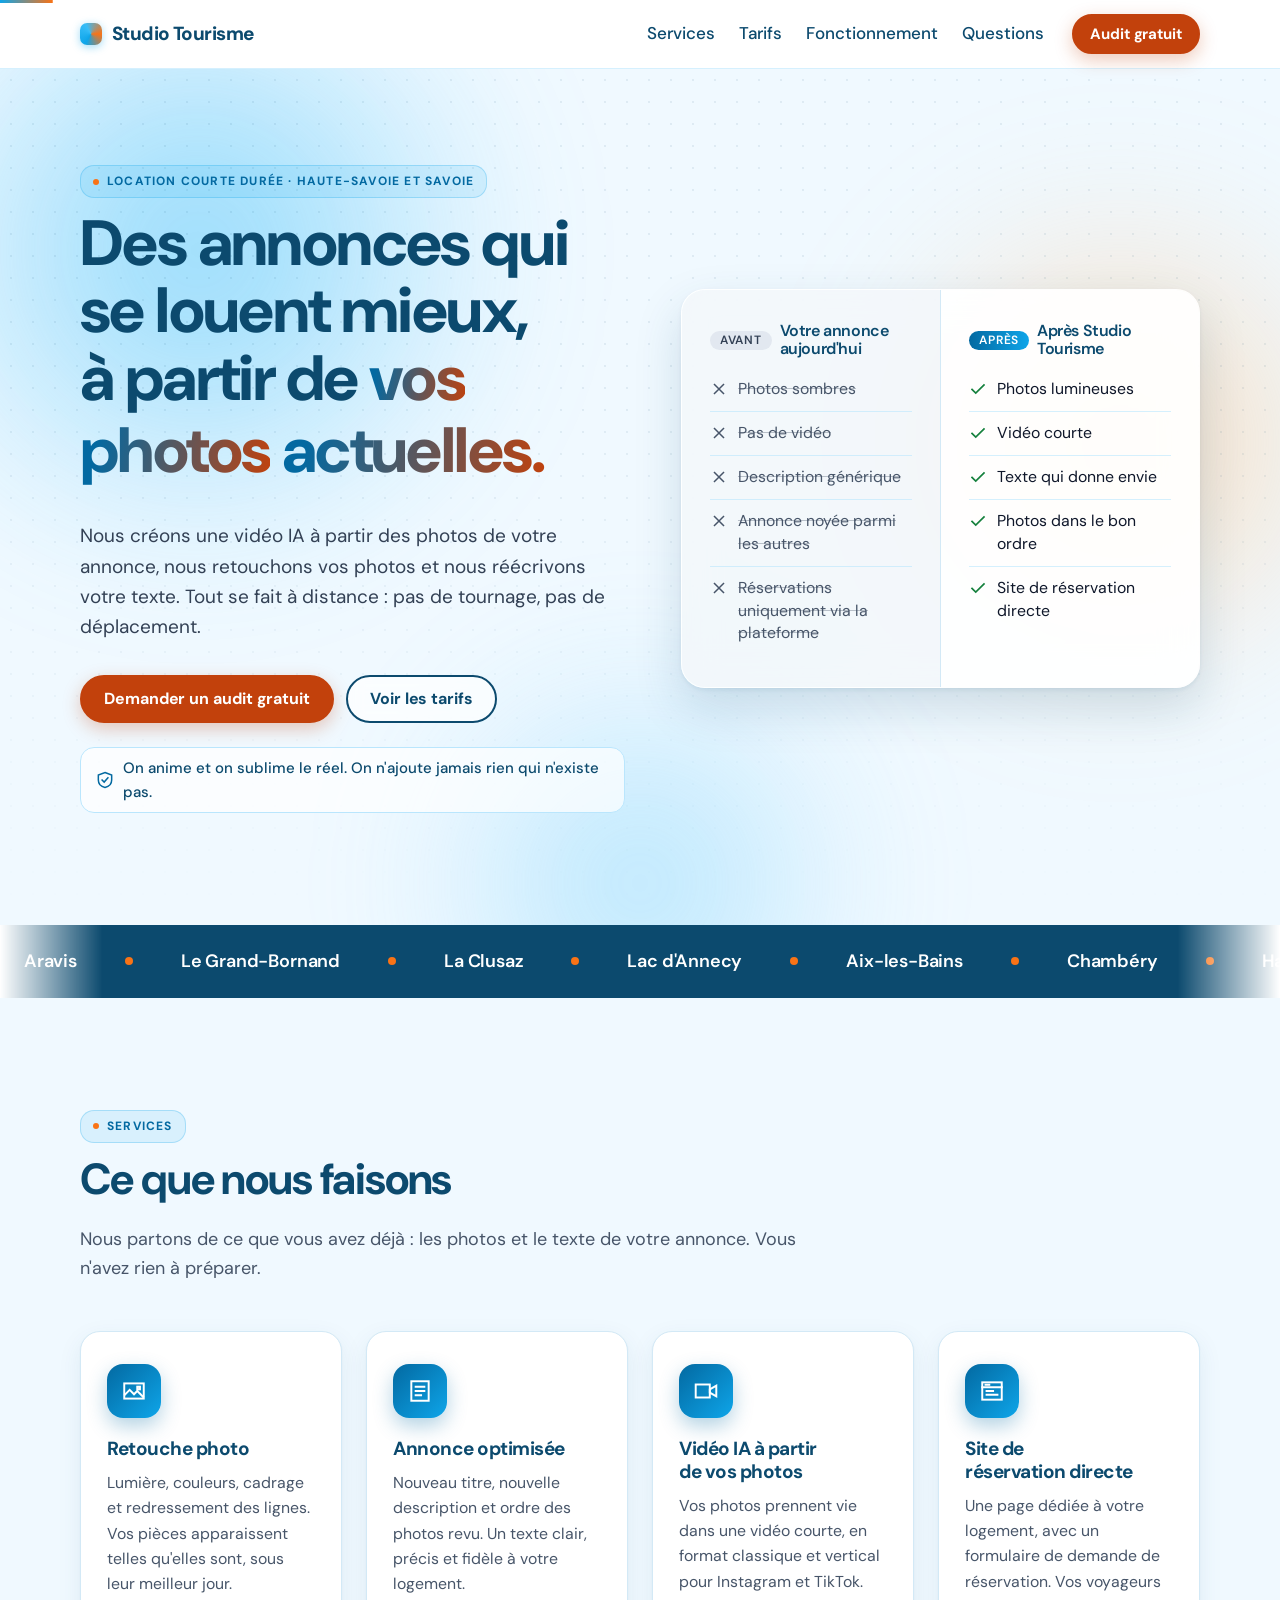
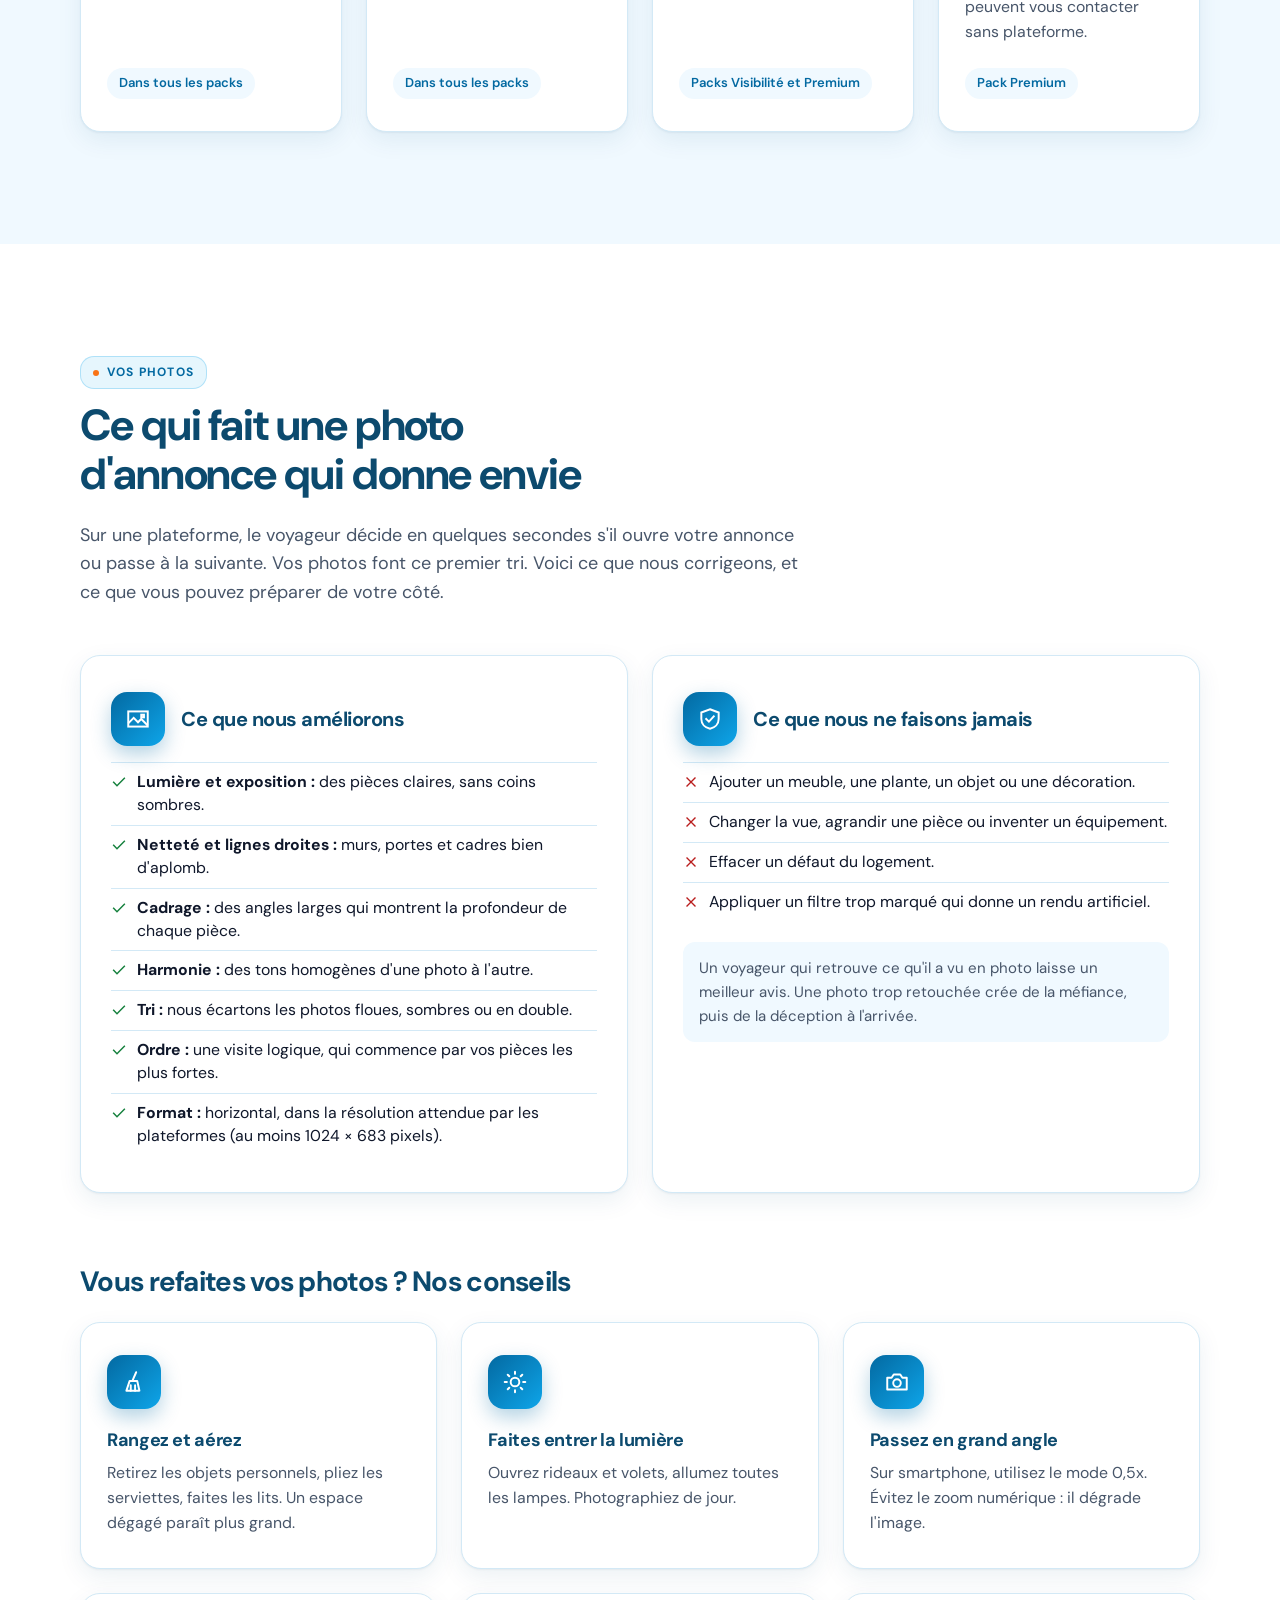
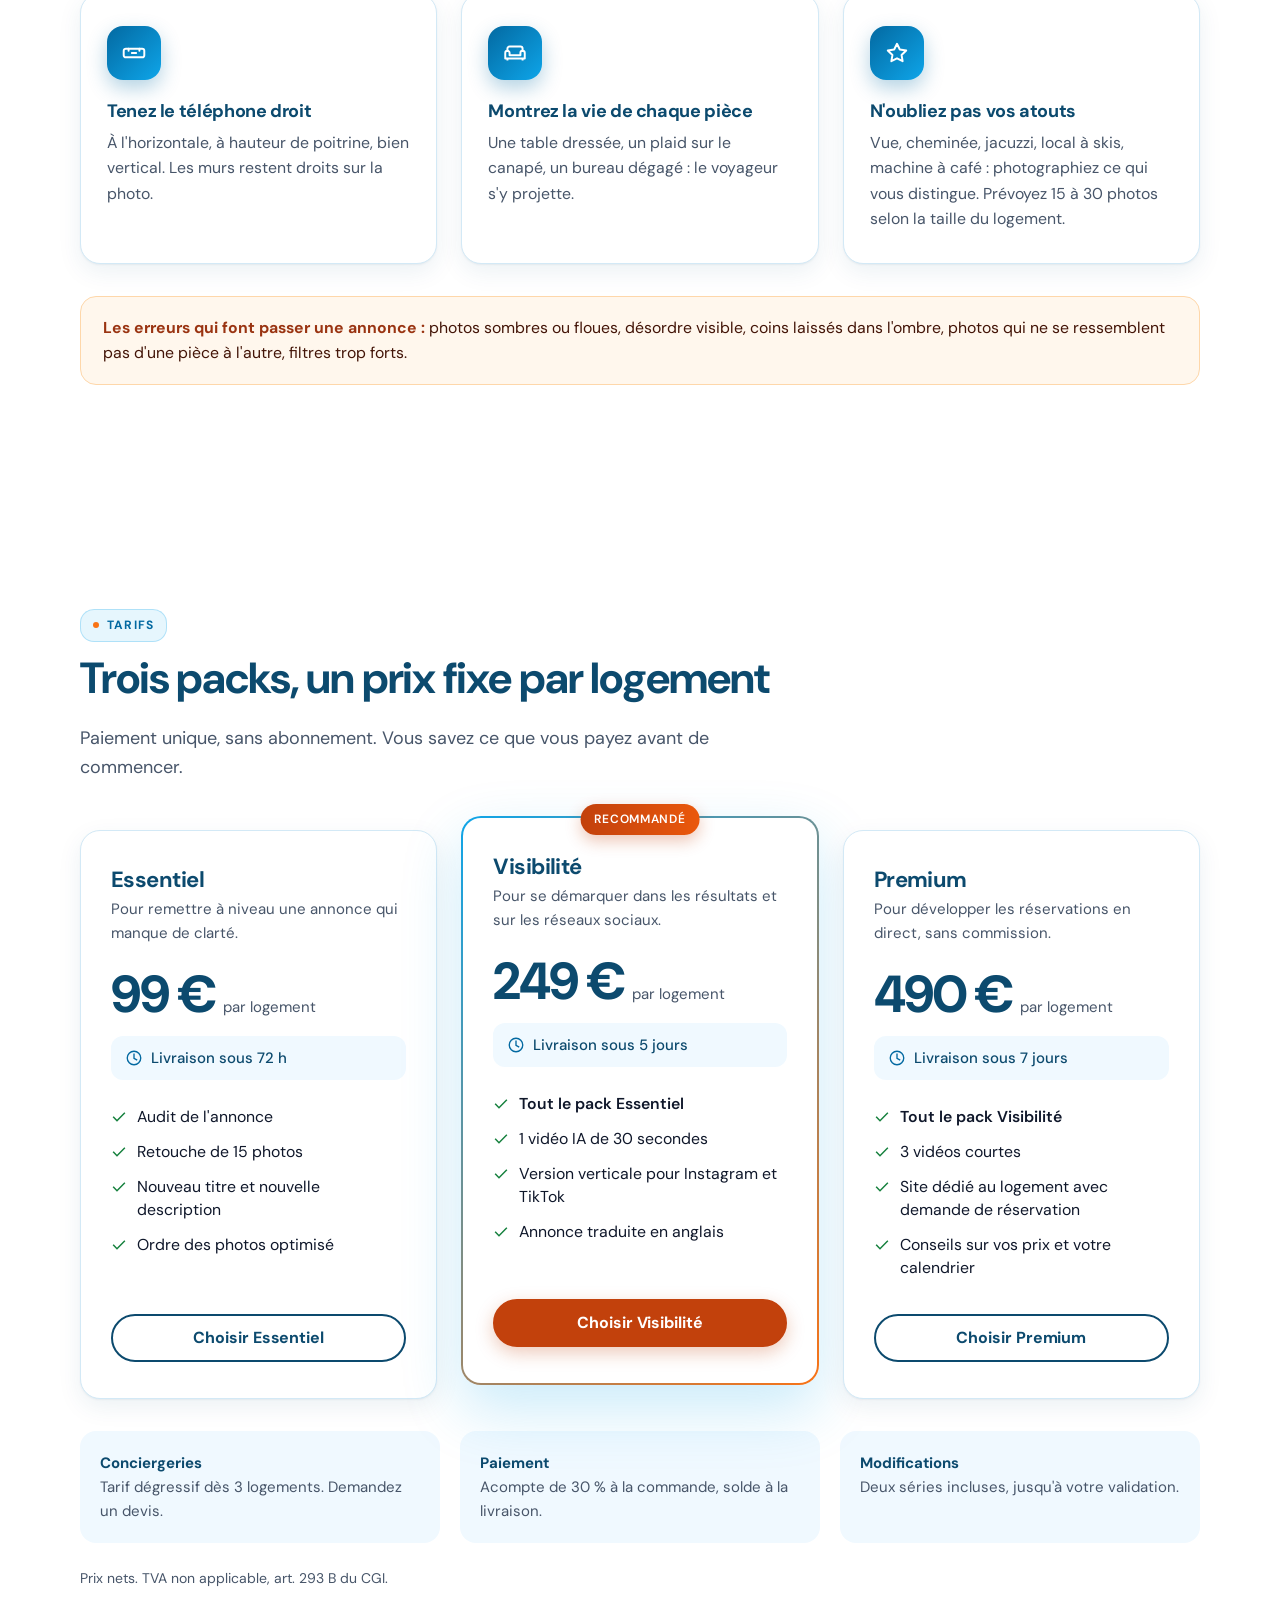
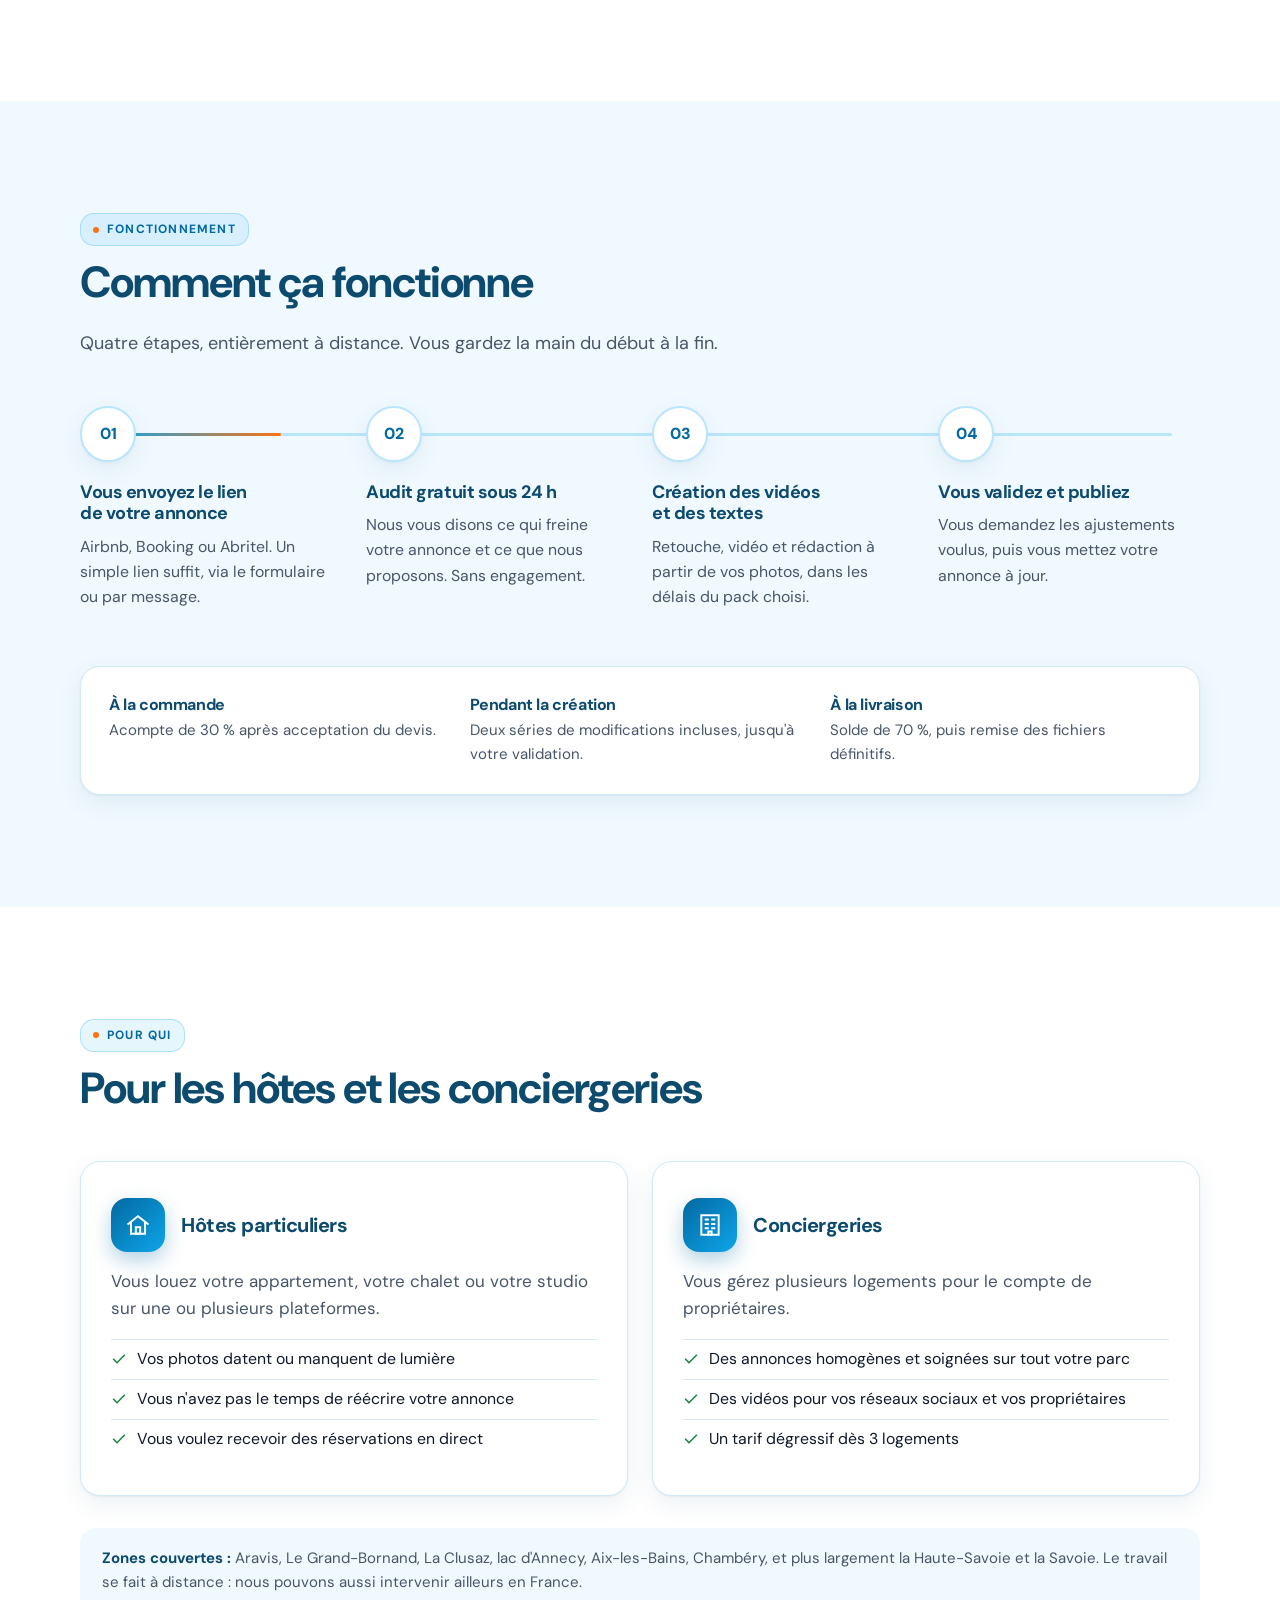
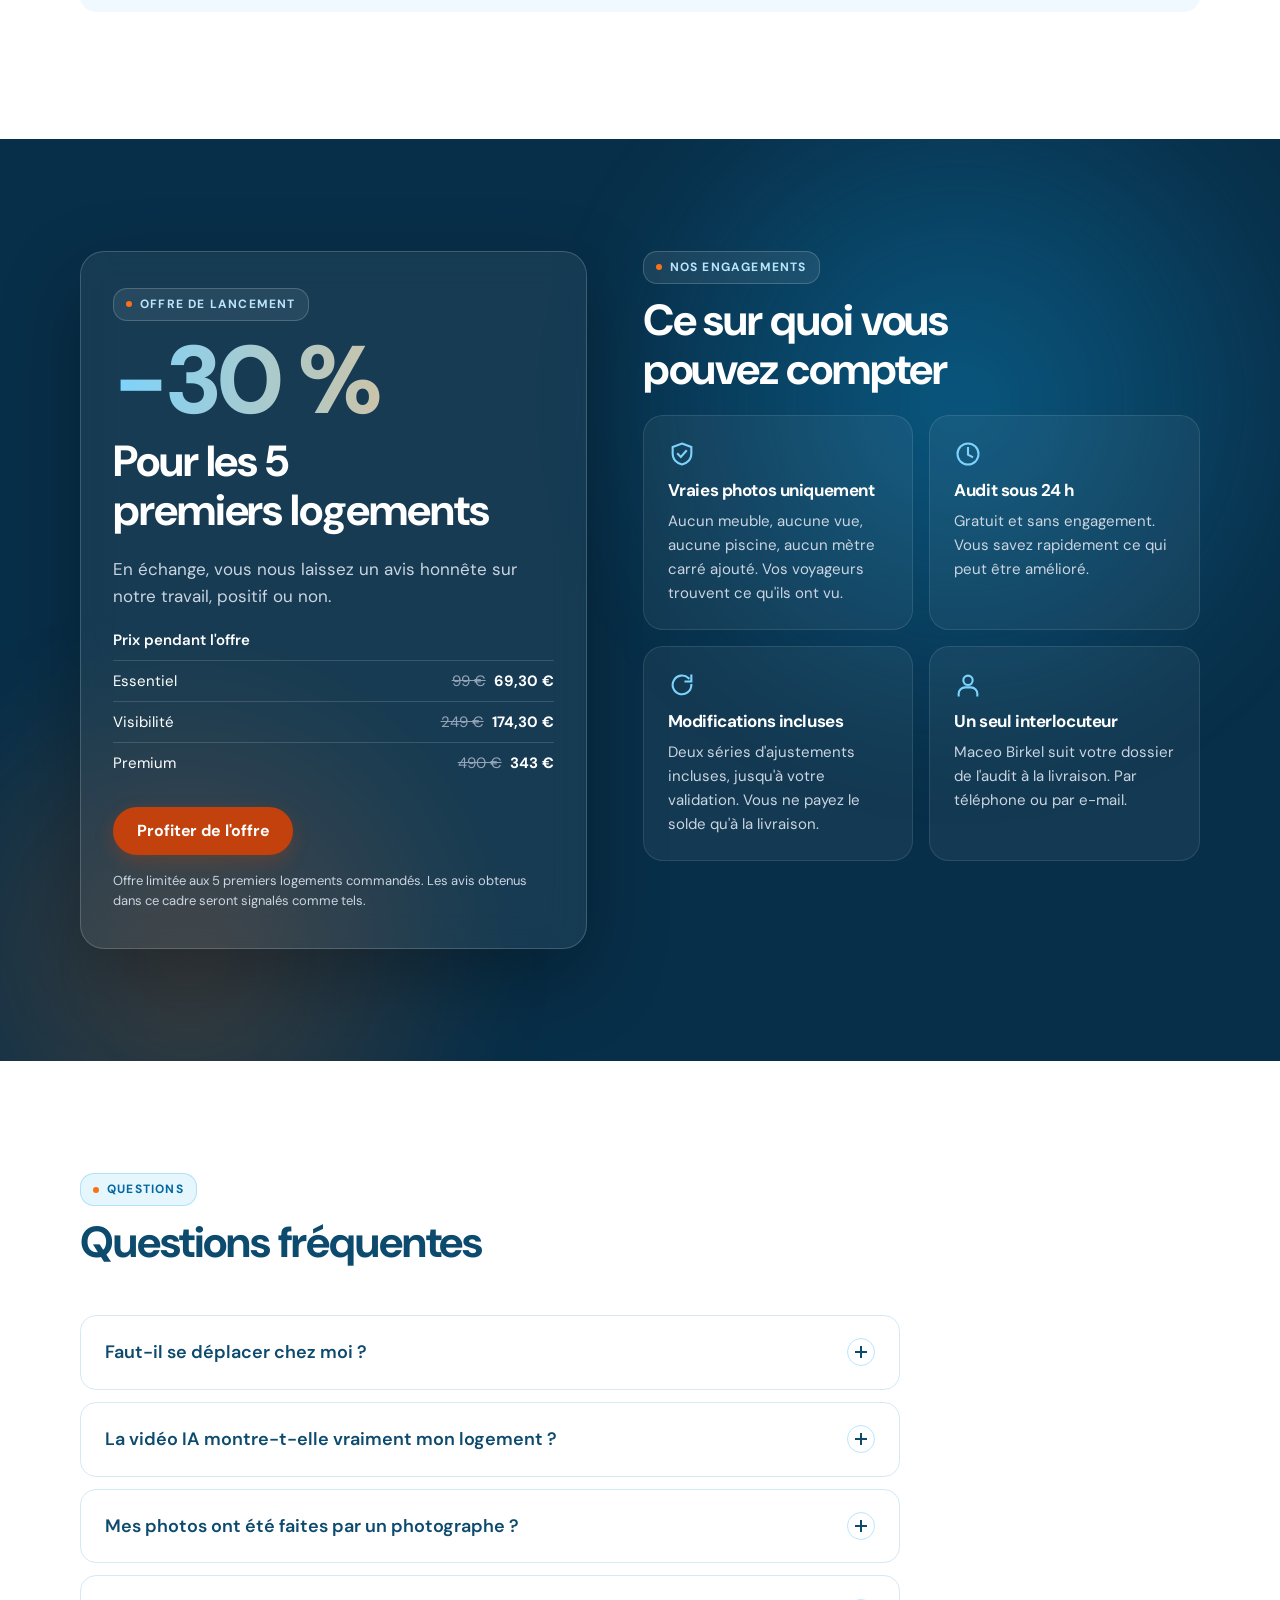
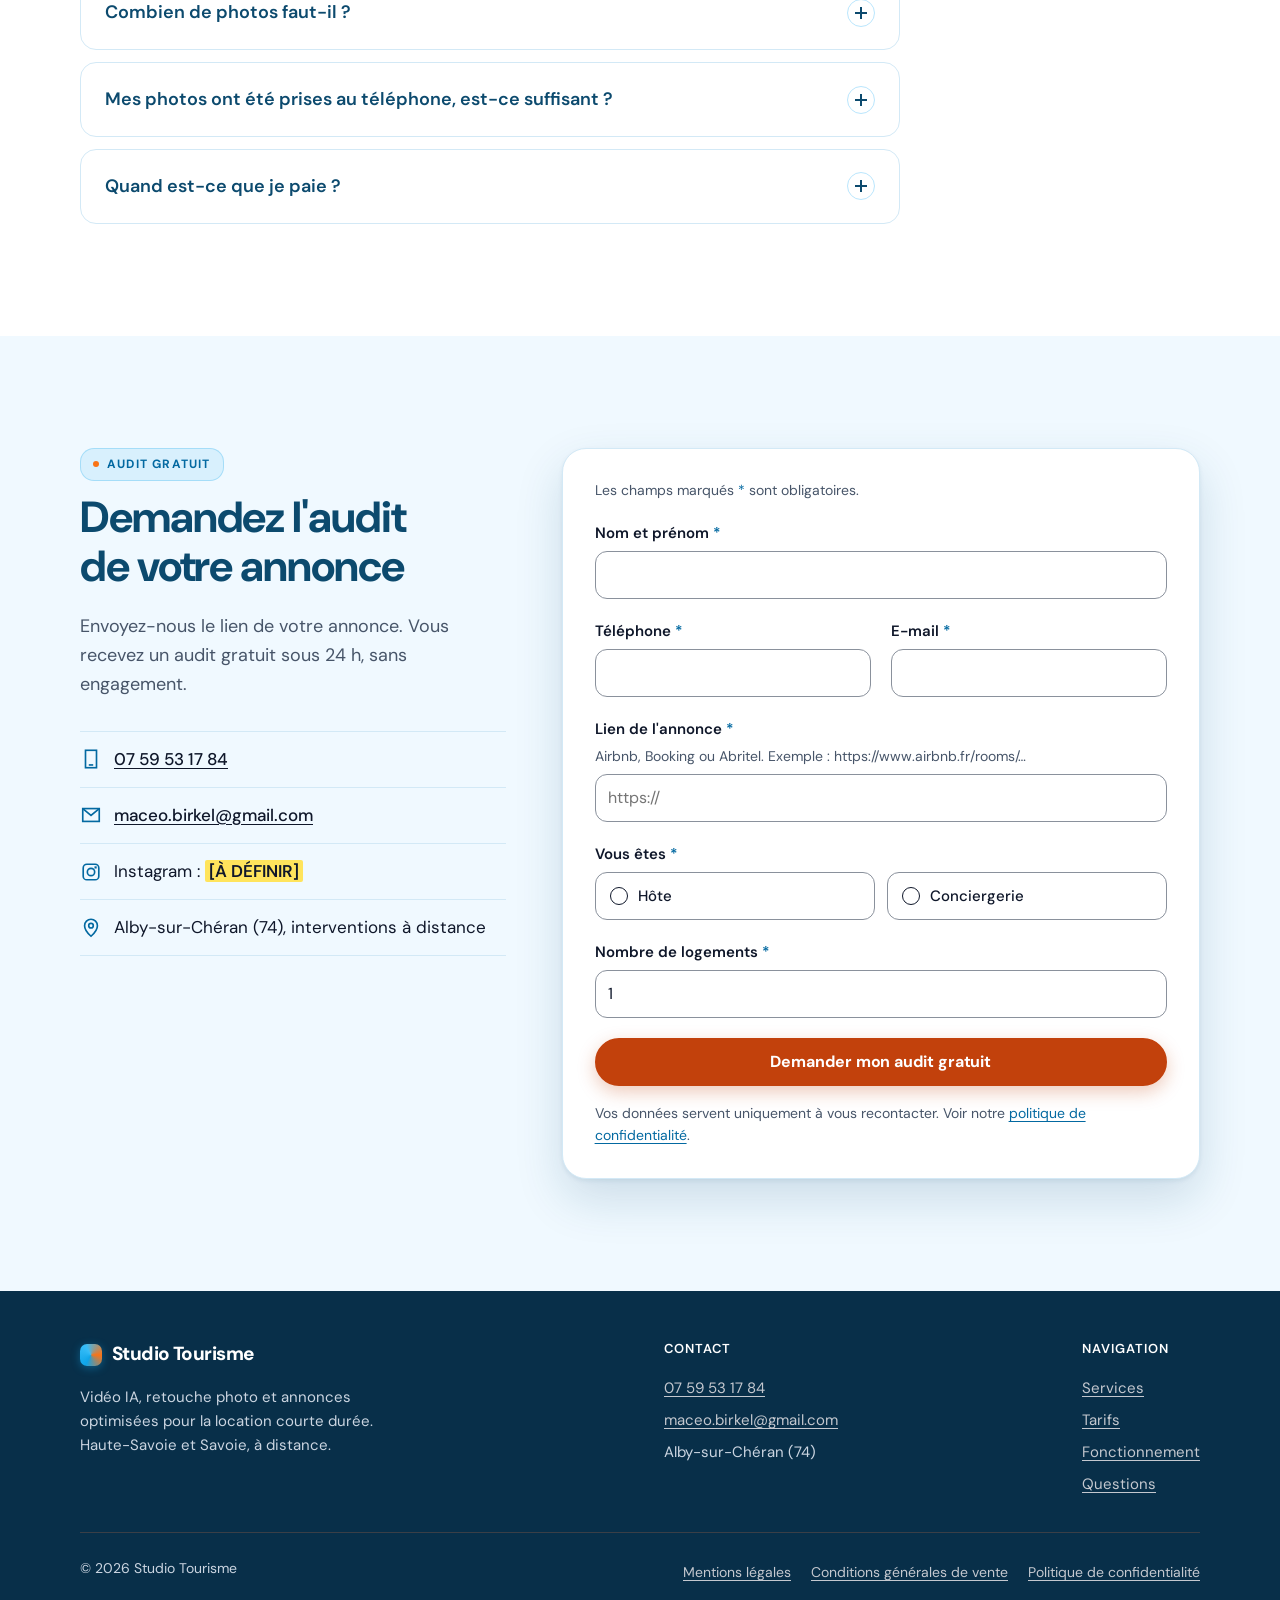
==== commit 558c6220: "Explications sur les photos de logement (section « Vos photos » et FAQ) Idées reprises et reformulée" ====
--- a/index.html
+++ b/index.html
@@ -82,6 +82,12 @@
     <symbol id="i-lieu" viewBox="0 0 24 24"><g fill="none" stroke="currentColor" stroke-width="1.8" stroke-linejoin="miter"><path d="M12 21s-7-6.2-7-11.5a7 7 0 0 1 14 0C19 14.8 12 21 12 21z"/><circle cx="12" cy="9.5" r="2.5"/></g></symbol>
     <symbol id="i-instagram" viewBox="0 0 24 24"><g fill="none" stroke="currentColor" stroke-width="1.8"><rect x="3.5" y="3.5" width="17" height="17" rx="4"/><circle cx="12" cy="12" r="4"/><path d="M17 7h.01" stroke-linecap="square" stroke-width="2.4"/></g></symbol>
     <symbol id="i-distance" viewBox="0 0 24 24"><g fill="none" stroke="currentColor" stroke-width="1.8" stroke-linecap="square"><rect x="2.5" y="4" width="19" height="13"/><path d="M8 21h8M12 17v4"/></g></symbol>
+    <symbol id="i-soleil" viewBox="0 0 24 24"><g fill="none" stroke="currentColor" stroke-width="1.8" stroke-linecap="round"><circle cx="12" cy="12" r="4"/><path d="M12 2.5v2M12 19.5v2M2.5 12h2M19.5 12h2M5.3 5.3l1.4 1.4M17.3 17.3l1.4 1.4M5.3 18.7l1.4-1.4M17.3 6.7l1.4-1.4"/></g></symbol>
+    <symbol id="i-appareil" viewBox="0 0 24 24"><g fill="none" stroke="currentColor" stroke-width="1.8" stroke-linejoin="round"><path d="M3 8h4l2-3h6l2 3h4v11H3z"/><circle cx="12" cy="13" r="3.5"/></g></symbol>
+    <symbol id="i-niveau" viewBox="0 0 24 24"><g fill="none" stroke="currentColor" stroke-width="1.8" stroke-linecap="round"><rect x="2.5" y="8" width="19" height="8" rx="2"/><path d="M10 12h4M7 8v2M17 8v2"/></g></symbol>
+    <symbol id="i-etoile" viewBox="0 0 24 24"><path d="M12 3.5l2.6 5.3 5.9.9-4.3 4.1 1 5.8L12 16.9l-5.2 2.7 1-5.8-4.3-4.1 5.9-.9z" fill="none" stroke="currentColor" stroke-width="1.8" stroke-linejoin="round"/></symbol>
+    <symbol id="i-balai" viewBox="0 0 24 24"><g fill="none" stroke="currentColor" stroke-width="1.8" stroke-linecap="round" stroke-linejoin="round"><path d="M14 3l-3.5 8"/><path d="M8 11h7l2 9H5z"/><path d="M9 15v5M13 15v5"/></g></symbol>
+    <symbol id="i-canape" viewBox="0 0 24 24"><g fill="none" stroke="currentColor" stroke-width="1.8" stroke-linejoin="round"><path d="M5 11V8a2 2 0 0 1 2-2h10a2 2 0 0 1 2 2v3"/><path d="M3 12a2 2 0 0 1 4 0v2h10v-2a2 2 0 0 1 4 0v5H3z"/><path d="M5 17v2M19 17v2"/></g></symbol>
   </svg>
 
   <!-- ========== 1. EN-TÊTE ========== -->
@@ -192,6 +198,84 @@
             <p class="carte__pack">Pack Premium</p>
           </article>
         </div>
+      </div>
+    </section>
+
+    <!-- ========== VOS PHOTOS (explications et conseils) ========== -->
+    <section class="section" id="photos" aria-labelledby="titre-photos">
+      <div class="conteneur">
+        <div class="section__entete">
+          <p class="section__surtitre">Vos photos</p>
+          <h2 id="titre-photos">Ce qui fait une photo d'annonce qui donne envie</h2>
+          <p class="section__intro">Sur une plateforme, le voyageur décide en quelques secondes s'il ouvre votre annonce ou passe à la suivante. Vos photos font ce premier tri. Voici ce que nous corrigeons, et ce que vous pouvez préparer de votre côté.</p>
+        </div>
+
+        <div class="grille-2">
+          <article class="profil photos__colonne">
+            <div class="profil__entete">
+              <span class="carte__icone" aria-hidden="true"><svg width="26" height="26"><use href="#i-photo"/></svg></span>
+              <h3>Ce que nous améliorons</h3>
+            </div>
+            <ul class="liste-coches">
+              <li><svg width="16" height="16" aria-hidden="true"><use href="#i-coche"/></svg><span><strong>Lumière et exposition :</strong> des pièces claires, sans coins sombres.</span></li>
+              <li><svg width="16" height="16" aria-hidden="true"><use href="#i-coche"/></svg><span><strong>Netteté et lignes droites :</strong> murs, portes et cadres bien d'aplomb.</span></li>
+              <li><svg width="16" height="16" aria-hidden="true"><use href="#i-coche"/></svg><span><strong>Cadrage :</strong> des angles larges qui montrent la profondeur de chaque pièce.</span></li>
+              <li><svg width="16" height="16" aria-hidden="true"><use href="#i-coche"/></svg><span><strong>Harmonie :</strong> des tons homogènes d'une photo à l'autre.</span></li>
+              <li><svg width="16" height="16" aria-hidden="true"><use href="#i-coche"/></svg><span><strong>Tri :</strong> nous écartons les photos floues, sombres ou en double.</span></li>
+              <li><svg width="16" height="16" aria-hidden="true"><use href="#i-coche"/></svg><span><strong>Ordre :</strong> une visite logique, qui commence par vos pièces les plus fortes.</span></li>
+              <li><svg width="16" height="16" aria-hidden="true"><use href="#i-coche"/></svg><span><strong>Format :</strong> horizontal, dans la résolution attendue par les plateformes (au moins 1024 × 683 pixels).</span></li>
+            </ul>
+          </article>
+          <article class="profil photos__colonne">
+            <div class="profil__entete">
+              <span class="carte__icone" aria-hidden="true"><svg width="26" height="26"><use href="#i-bouclier"/></svg></span>
+              <h3>Ce que nous ne faisons jamais</h3>
+            </div>
+            <ul class="liste-coches liste-coches--non">
+              <li><svg width="16" height="16" aria-hidden="true"><use href="#i-croix"/></svg><span>Ajouter un meuble, une plante, un objet ou une décoration.</span></li>
+              <li><svg width="16" height="16" aria-hidden="true"><use href="#i-croix"/></svg><span>Changer la vue, agrandir une pièce ou inventer un équipement.</span></li>
+              <li><svg width="16" height="16" aria-hidden="true"><use href="#i-croix"/></svg><span>Effacer un défaut du logement.</span></li>
+              <li><svg width="16" height="16" aria-hidden="true"><use href="#i-croix"/></svg><span>Appliquer un filtre trop marqué qui donne un rendu artificiel.</span></li>
+            </ul>
+            <p class="photos__note">Un voyageur qui retrouve ce qu'il a vu en photo laisse un meilleur avis. Une photo trop retouchée crée de la méfiance, puis de la déception à l'arrivée.</p>
+          </article>
+        </div>
+
+        <h3 class="photos__titre">Vous refaites vos photos&nbsp;? Nos conseils</h3>
+        <div class="grille-3">
+          <article class="carte">
+            <span class="carte__icone" aria-hidden="true"><svg width="26" height="26"><use href="#i-balai"/></svg></span>
+            <h4>Rangez et aérez</h4>
+            <p>Retirez les objets personnels, pliez les serviettes, faites les lits. Un espace dégagé paraît plus grand.</p>
+          </article>
+          <article class="carte">
+            <span class="carte__icone" aria-hidden="true"><svg width="26" height="26"><use href="#i-soleil"/></svg></span>
+            <h4>Faites entrer la lumière</h4>
+            <p>Ouvrez rideaux et volets, allumez toutes les lampes. Photographiez de jour.</p>
+          </article>
+          <article class="carte">
+            <span class="carte__icone" aria-hidden="true"><svg width="26" height="26"><use href="#i-appareil"/></svg></span>
+            <h4>Passez en grand angle</h4>
+            <p>Sur smartphone, utilisez le mode 0,5x. Évitez le zoom numérique : il dégrade l'image.</p>
+          </article>
+          <article class="carte">
+            <span class="carte__icone" aria-hidden="true"><svg width="26" height="26"><use href="#i-niveau"/></svg></span>
+            <h4>Tenez le téléphone droit</h4>
+            <p>À l'horizontale, à hauteur de poitrine, bien vertical. Les murs restent droits sur la photo.</p>
+          </article>
+          <article class="carte">
+            <span class="carte__icone" aria-hidden="true"><svg width="26" height="26"><use href="#i-canape"/></svg></span>
+            <h4>Montrez la vie de chaque pièce</h4>
+            <p>Une table dressée, un plaid sur le canapé, un bureau dégagé : le voyageur s'y projette.</p>
+          </article>
+          <article class="carte">
+            <span class="carte__icone" aria-hidden="true"><svg width="26" height="26"><use href="#i-etoile"/></svg></span>
+            <h4>N'oubliez pas vos atouts</h4>
+            <p>Vue, cheminée, jacuzzi, local à skis, machine à café : photographiez ce qui vous distingue. Prévoyez 15 à 30 photos selon la taille du logement.</p>
+          </article>
+        </div>
+
+        <p class="encart"><strong>Les erreurs qui font passer une annonce :</strong> photos sombres ou floues, désordre visible, coins laissés dans l'ombre, photos qui ne se ressemblent pas d'une pièce à l'autre, filtres trop forts.</p>
       </div>
     </section>
 
@@ -446,6 +530,18 @@
             </div>
           </details>
           <details class="faq__item">
+            <summary>Combien de photos faut-il&nbsp;?<span class="faq__signe" aria-hidden="true"></span></summary>
+            <div class="faq__reponse">
+              <p>En général, 15 à 30 selon la taille du logement : assez pour montrer chaque pièce sous son meilleur angle, sans doublons. Le pack Essentiel comprend la retouche de 15 photos, que nous choisissons avec vous.</p>
+            </div>
+          </details>
+          <details class="faq__item">
+            <summary>Mes photos ont été prises au téléphone, est-ce suffisant&nbsp;?<span class="faq__signe" aria-hidden="true"></span></summary>
+            <div class="faq__reponse">
+              <p>Oui, si elles sont nettes. Nous corrigeons la lumière, les couleurs et l'alignement. Si une photo est trop floue ou si une pièce manque, nous vous le disons dans l'audit, avec des conseils simples pour la refaire.</p>
+            </div>
+          </details>
+          <details class="faq__item">
             <summary>Quand est-ce que je paie&nbsp;?<span class="faq__signe" aria-hidden="true"></span></summary>
             <div class="faq__reponse">
               <p>L'audit est gratuit. Si vous passez commande, vous versez un acompte de 30&nbsp;% au démarrage. Le solde est payé à la livraison, une fois que vous avez validé le travail. Deux séries de modifications sont incluses jusqu'à votre validation.</p>
--- a/assets/css/style.css
+++ b/assets/css/style.css
@@ -2589,6 +2589,70 @@
   -webkit-text-fill-color: transparent;
 }
 
+/* ---------- Vos photos : explications et conseils ---------- */
+.grille-3 {
+  display: grid;
+  grid-template-columns: repeat(3, 1fr);
+  gap: 24px;
+}
+
+@media (max-width: 960px) {
+  .grille-3 {
+    grid-template-columns: repeat(2, 1fr);
+  }
+}
+
+@media (max-width: 580px) {
+  .grille-3 {
+    grid-template-columns: 1fr;
+  }
+}
+
+.carte h4 {
+  margin: 0 0 8px;
+  font-size: 1.125rem;
+  font-weight: 700;
+  line-height: 1.25;
+  color: var(--titre);
+  letter-spacing: -0.02em;
+}
+
+.grille-3 .carte p {
+  margin-bottom: 0;
+}
+
+.liste-coches--non svg {
+  color: #B91C1C;
+}
+
+.photos__note {
+  margin: 20px 0 0;
+  padding: 14px 16px;
+  border-radius: 12px;
+  background: var(--gris-clair);
+  color: var(--titre);
+  font-size: 0.9375rem;
+}
+
+.photos__titre {
+  margin: 72px 0 24px;
+  font-size: clamp(1.375rem, 2.4vw, 1.75rem);
+}
+
+.encart {
+  margin: 32px 0 0;
+  padding: 18px 22px;
+  border-radius: 16px;
+  border: 1px solid #FED7AA;
+  background: #FFF7ED;
+  color: #431407;
+  font-size: 0.9875rem;
+}
+
+.encart strong {
+  color: var(--orange-fonce);
+}
+
 /* ---------- Mouvement réduit : tout est figé et lisible ---------- */
 @media (prefers-reduced-motion: reduce) {
   .aurore span,
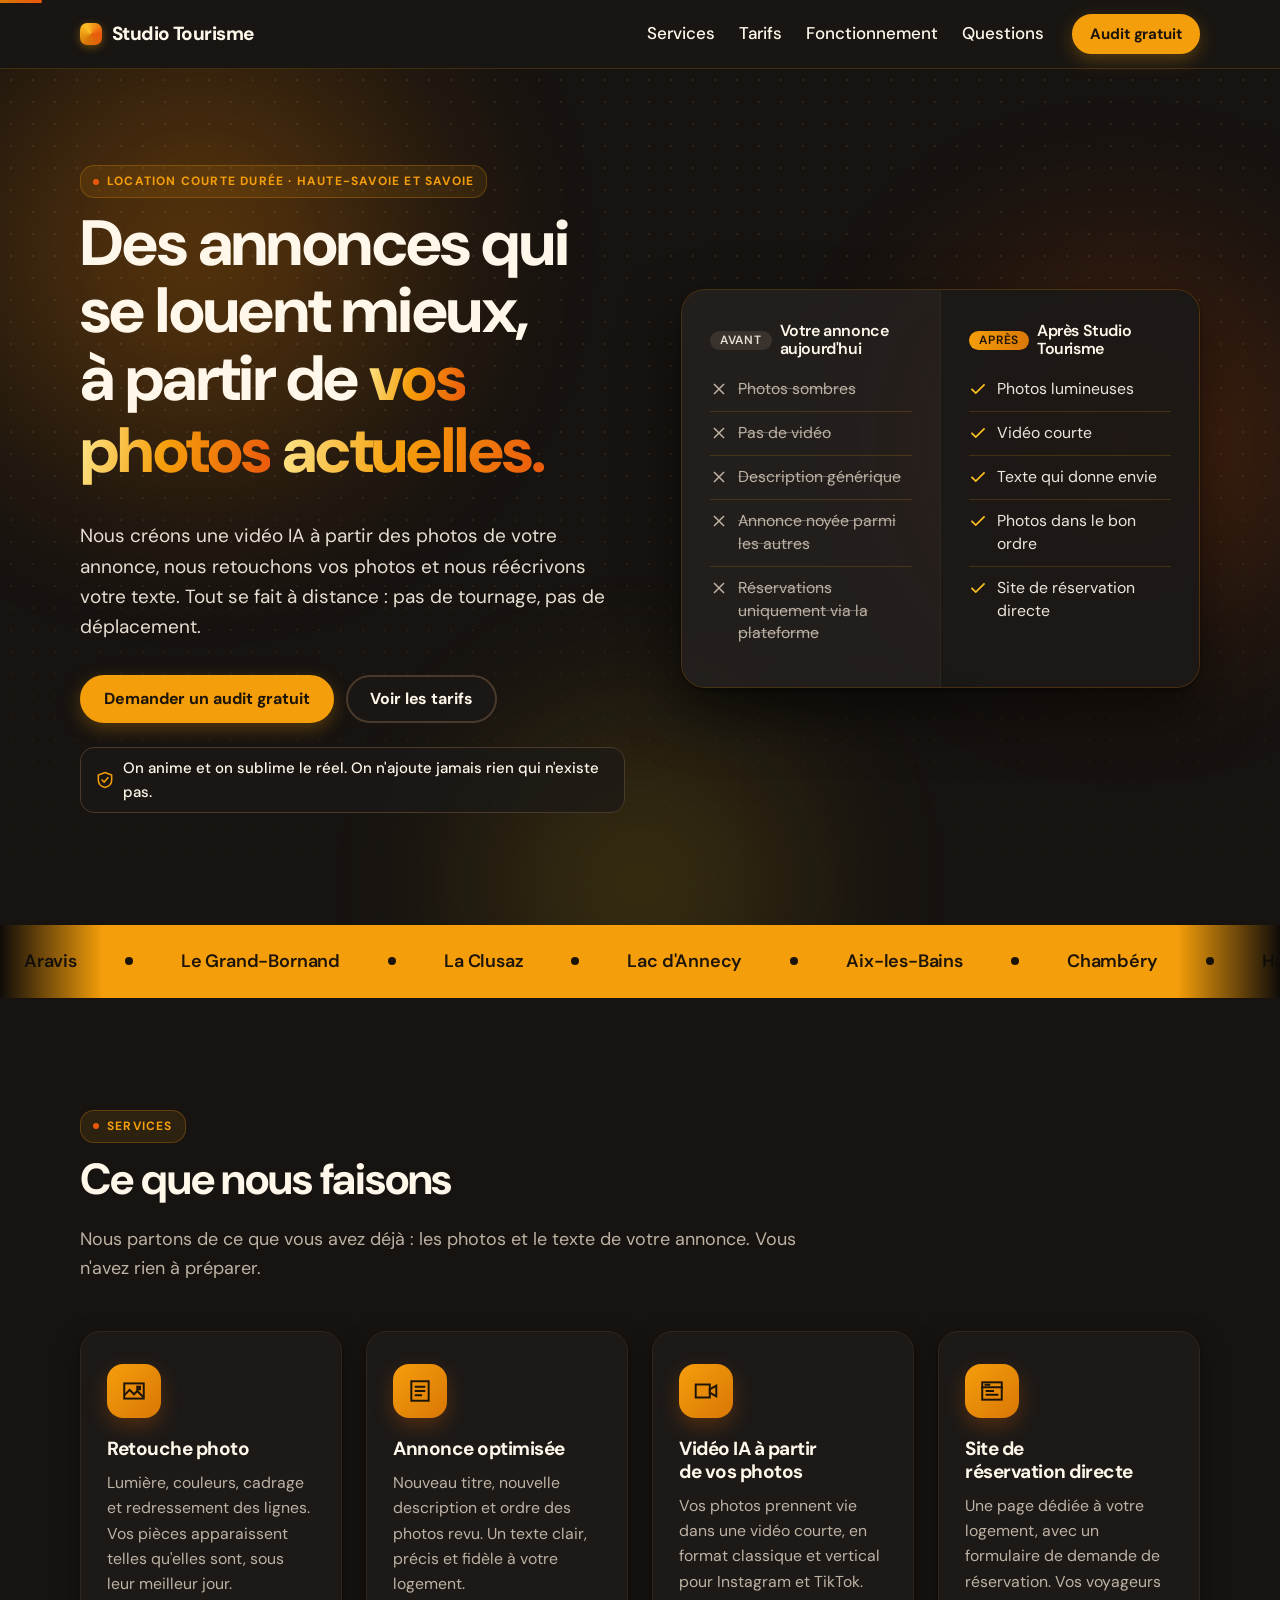
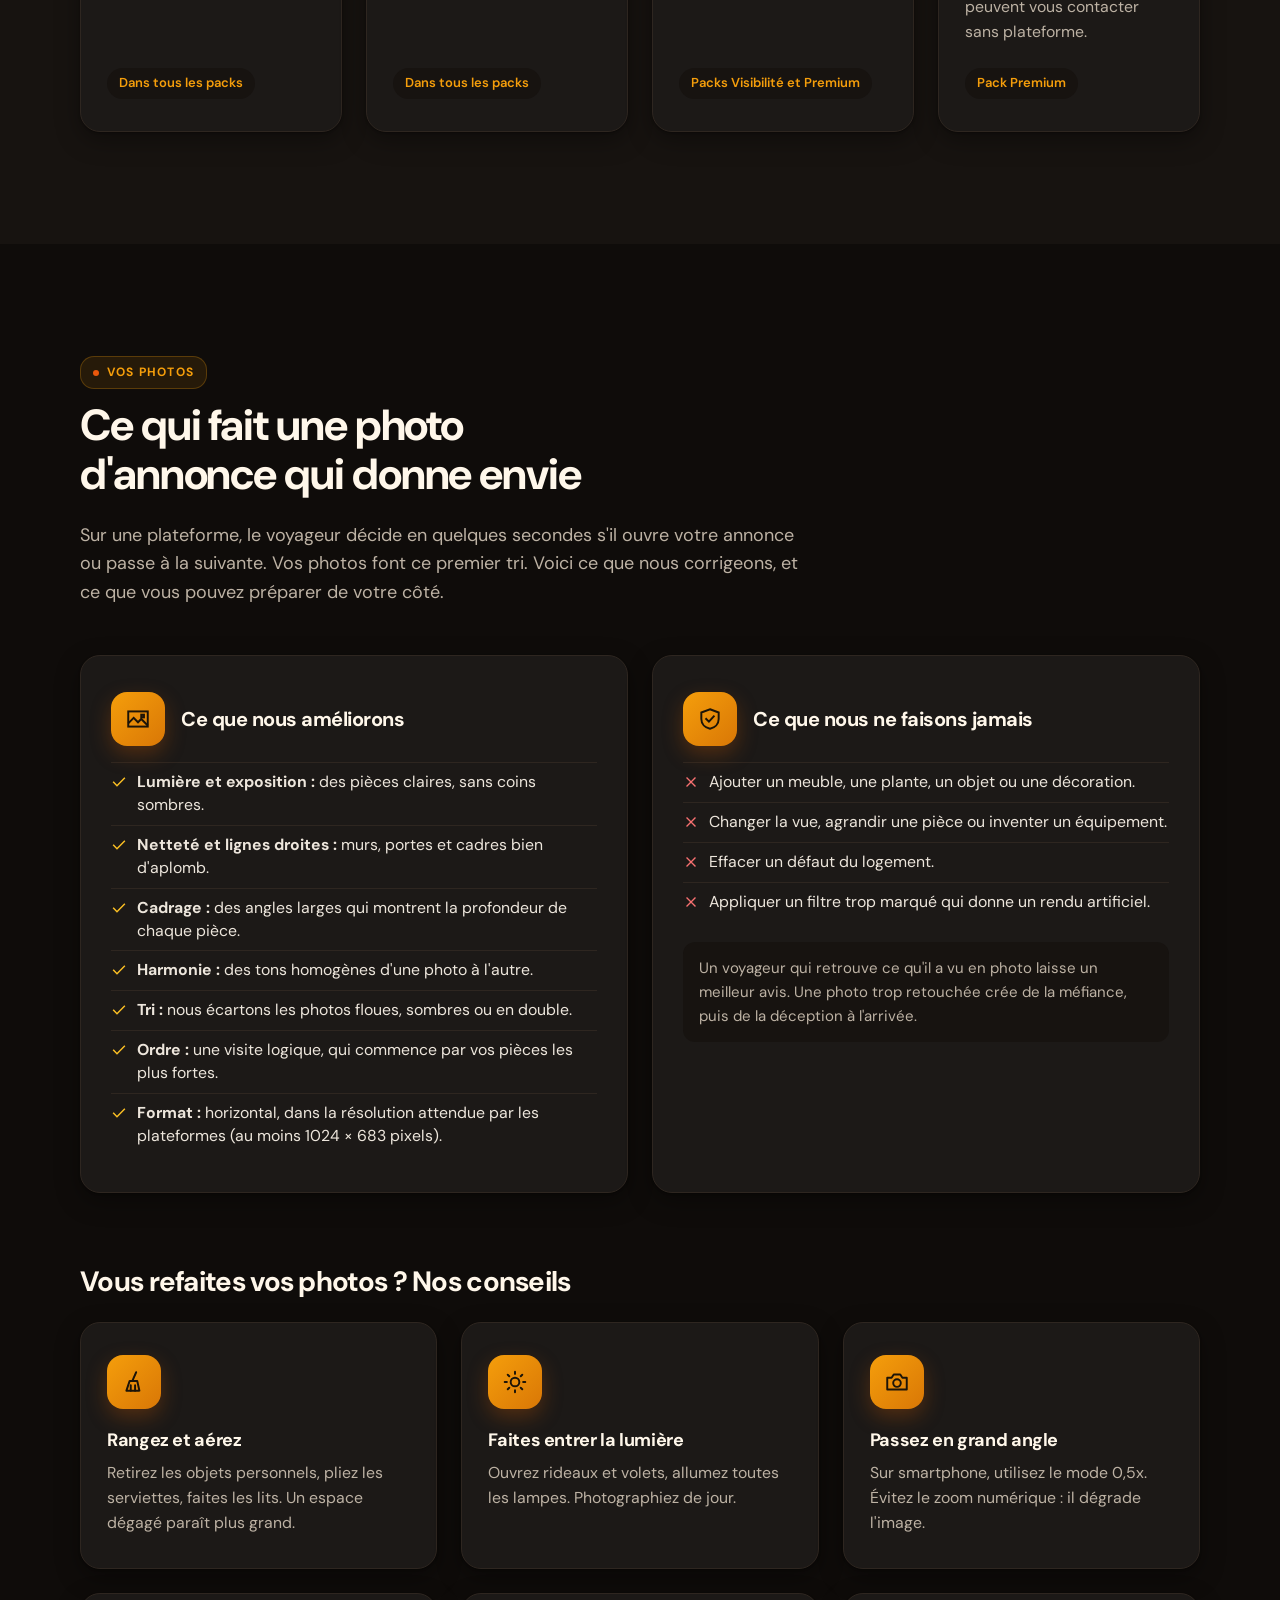
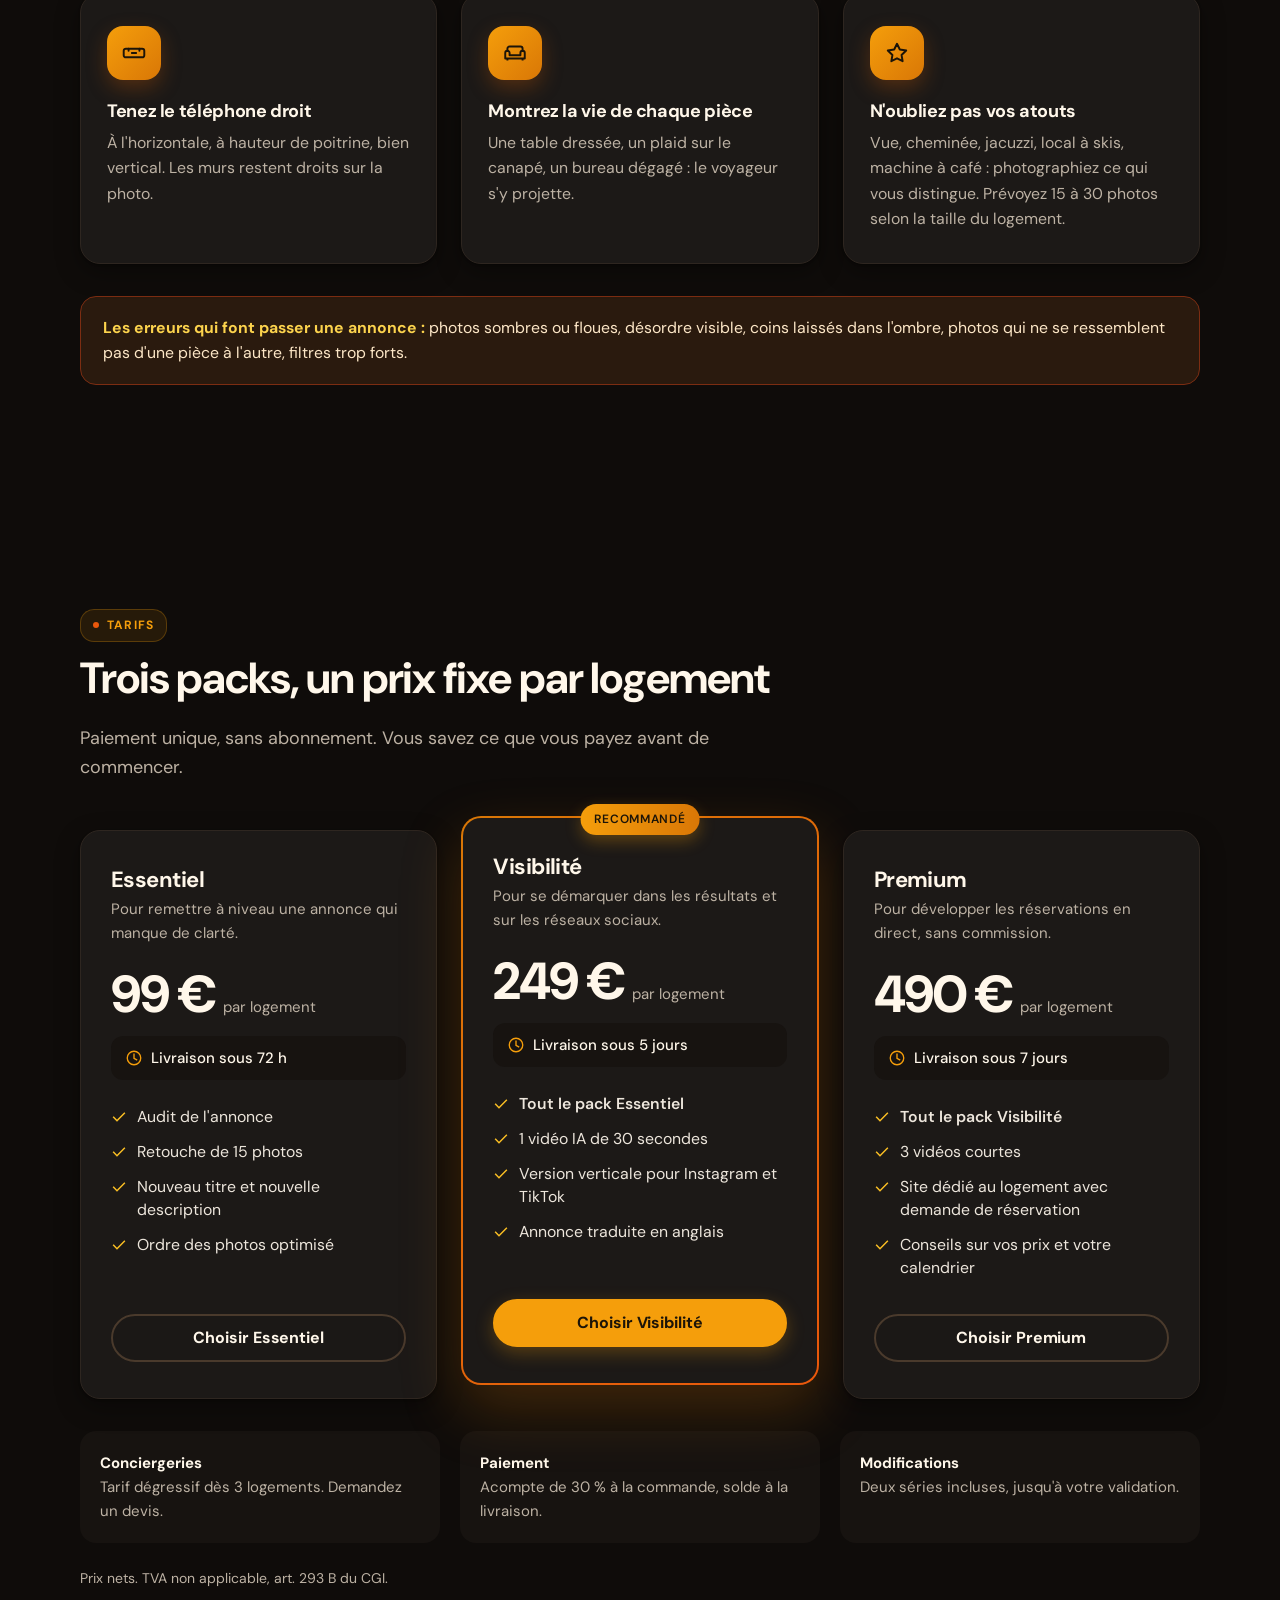
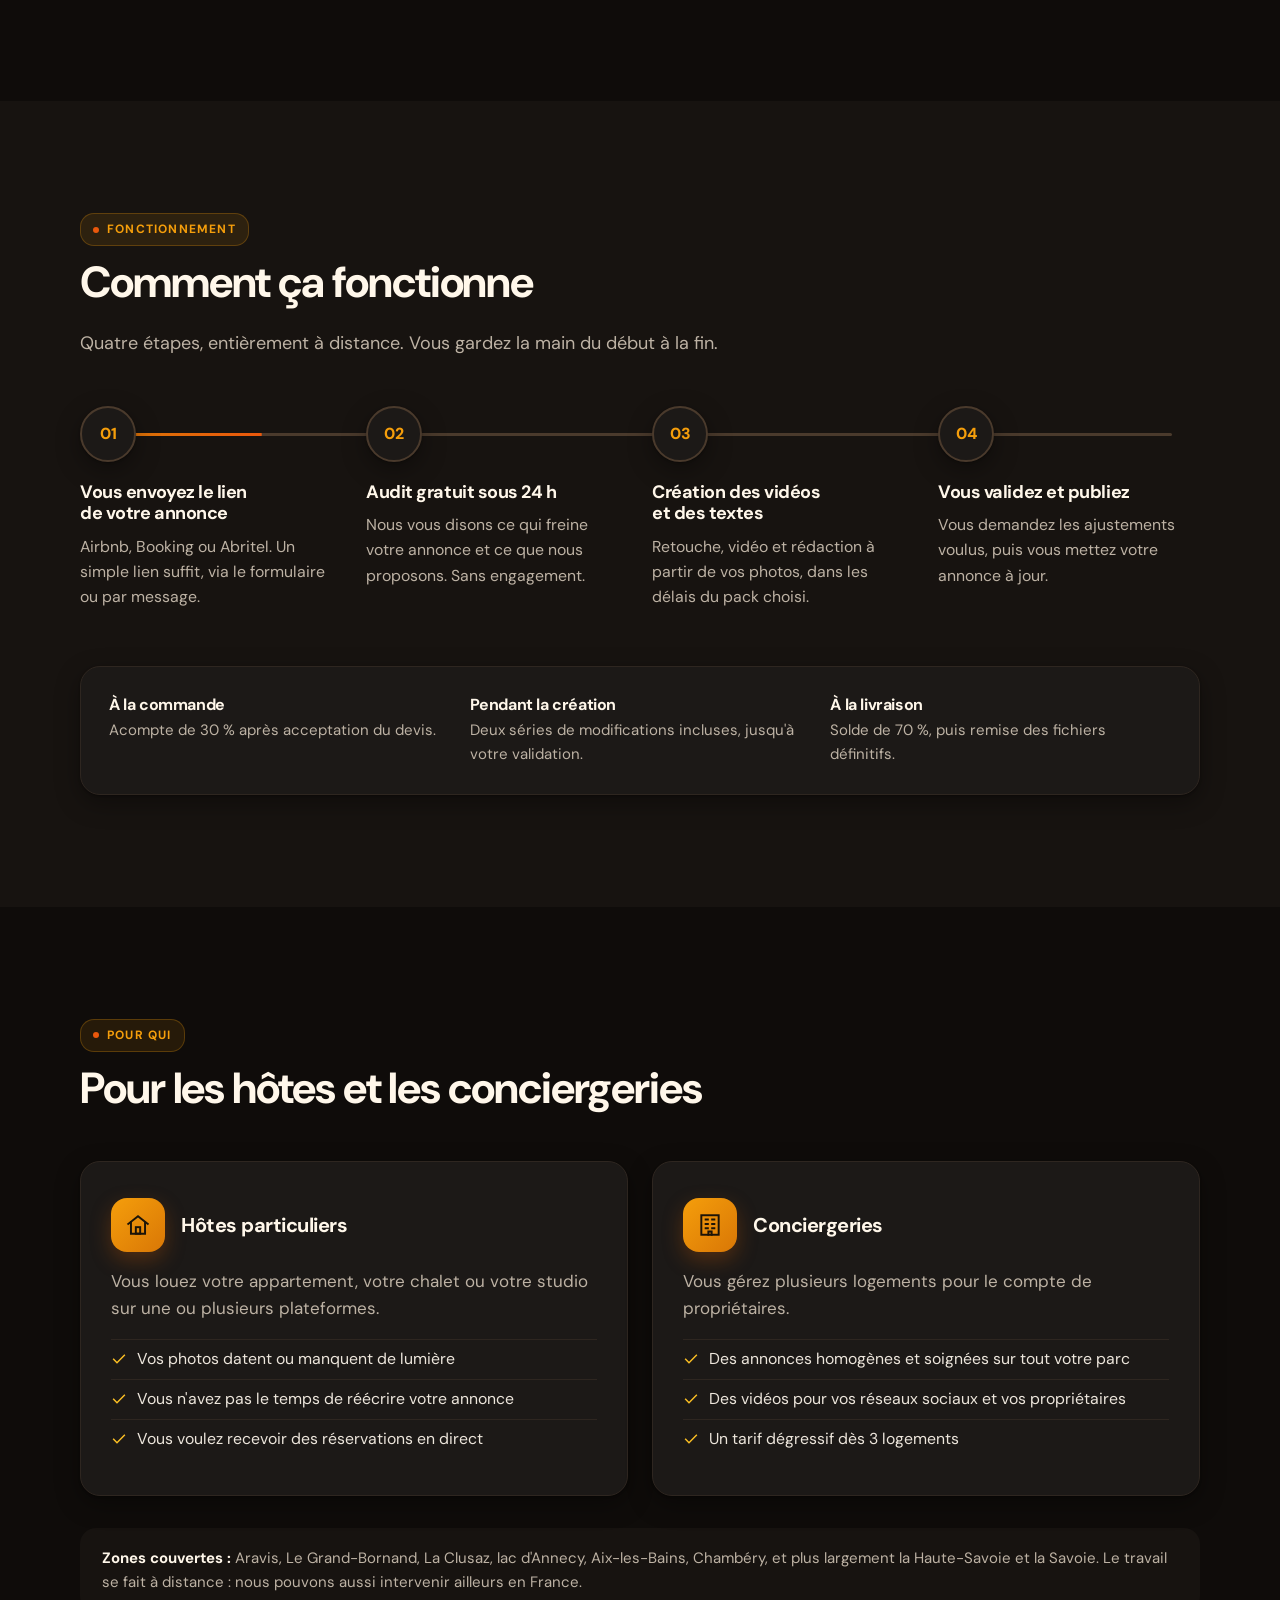
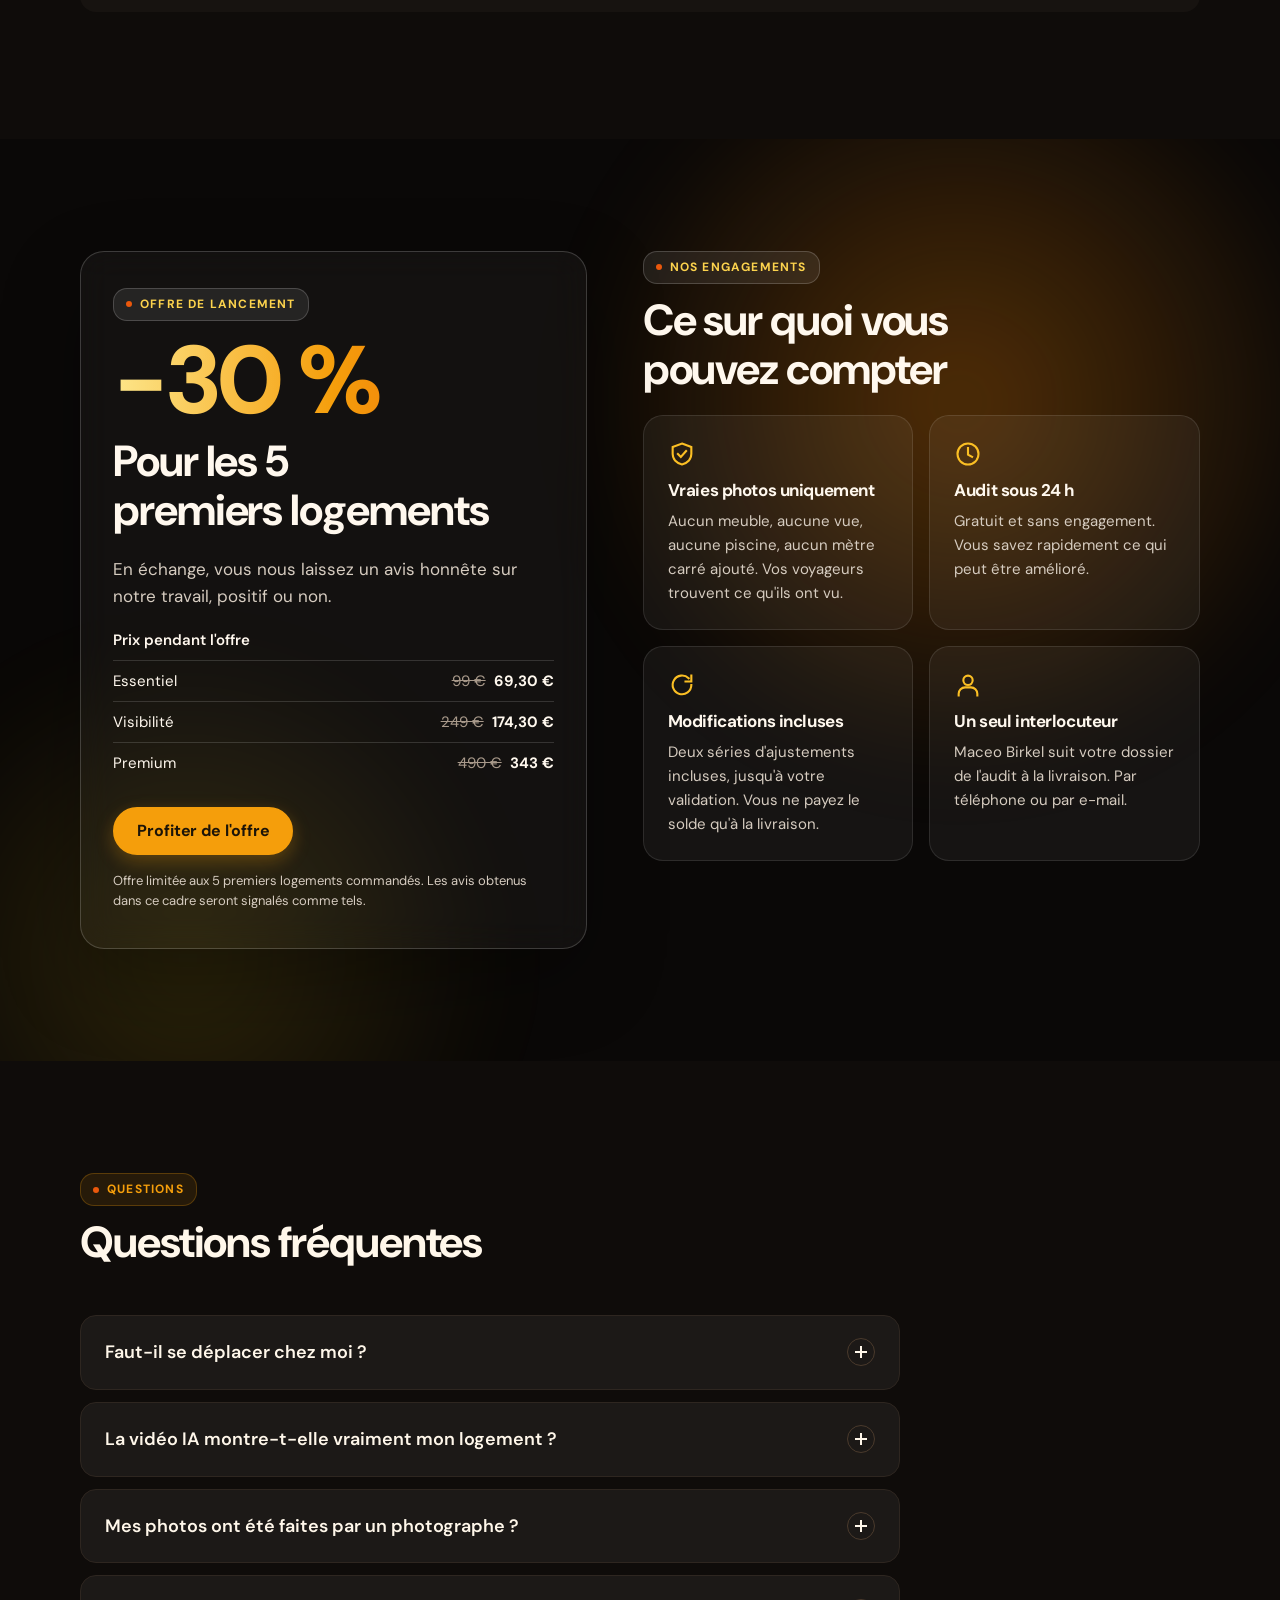
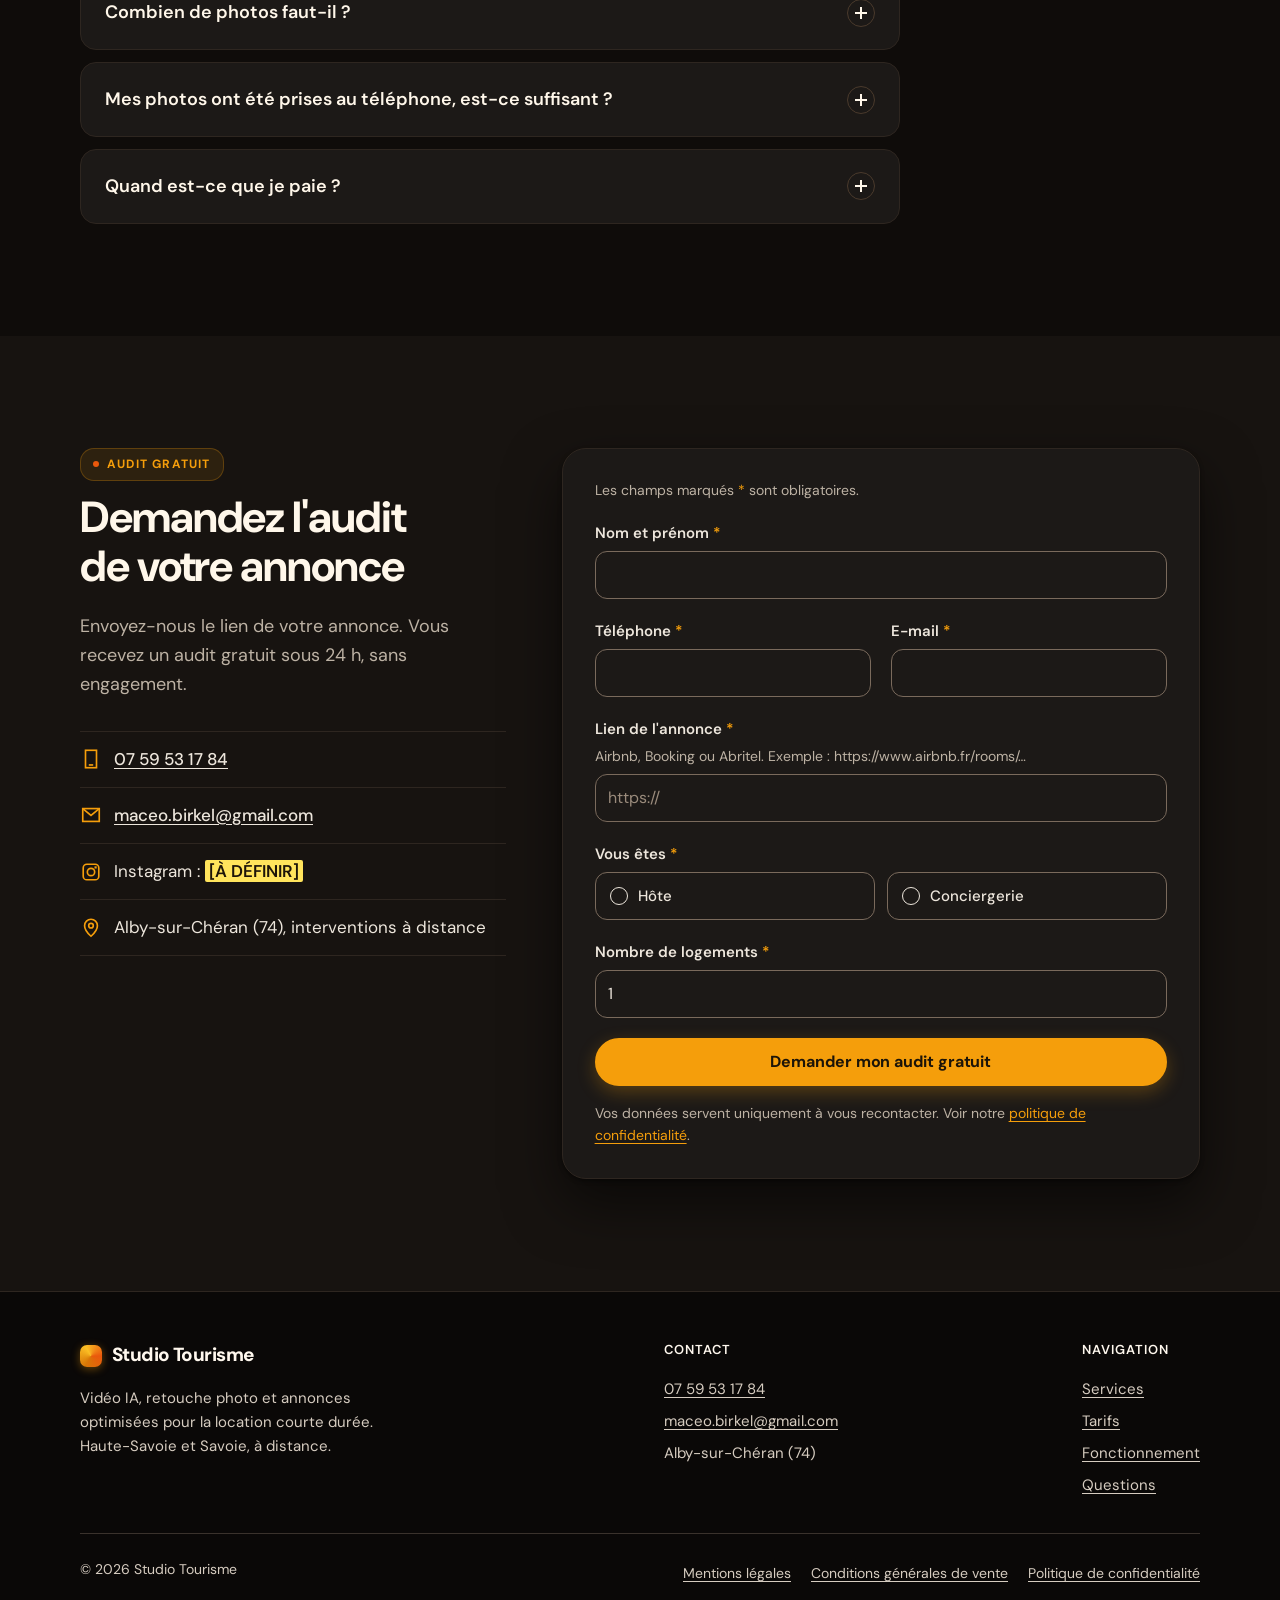
==== commit f2f80f24: "Thème sombre nuit et ambre (couleurs demandées) Fond noir chaud, accents ambre, or et cuivre ; desig" ====
--- a/index.html
+++ b/index.html
@@ -28,7 +28,7 @@
   <link rel="icon" href="assets/img/favicon.svg" type="image/svg+xml">
   <link rel="icon" href="assets/img/favicon-32.png" sizes="32x32" type="image/png">
   <link rel="apple-touch-icon" href="assets/img/apple-touch-icon.png">
-  <meta name="theme-color" content="#0369A1">
+  <meta name="theme-color" content="#0F0C0A">
 
   <link rel="preload" href="assets/fonts/dm-sans-latin.woff2" as="font" type="font/woff2" crossorigin>
   <link rel="stylesheet" href="assets/css/style.css">
--- a/assets/css/style.css
+++ b/assets/css/style.css
@@ -20,26 +20,30 @@
 }
 
 :root {
-  /* Couleurs (skill : primaire #0EA5E9, accent #EA580C, fond #F0F9FF, texte #0C4A6E) */
-  --ciel: #0EA5E9;          /* décor, dégradés, fonds */
-  --ciel-clair: #38BDF8;
-  --bleu: #0369A1;          /* textes, liens, icônes (contraste AA sur blanc) */
-  --bleu-fonce: #075985;
-  --orange: #C2410C;        /* boutons d'action (accent du skill, assombri pour le contraste) */
-  --orange-fonce: #9A3412;
-  --orange-vif: #F97316;    /* décor uniquement */
-  --blanc: #FFFFFF;
-  --noir: #0F172A;
-  --titre: #0C4A6E;
-  --nuit: #082F49;
-  --gris-clair: #F0F9FF;
-  --gris-texte: #475569;
-  --bordure: #D3E9F6;
-  --bordure-forte: #BAE6FD;
+  /* Palette sombre « nuit et ambre », issue du skill (domaine color : luxury / premium,
+     noir + or #A16207/#CA8A04, ambre #D97706/#F59E0B), adaptée en mode sombre. */
+  --fond: #0F0C0A;          /* fond de page */
+  --surface: #1C1917;       /* cartes, formulaires */
+  --ciel: #D97706;          /* ambre profond : décor, dégradés */
+  --ciel-clair: #FBBF24;    /* or */
+  --bleu: #F59E0B;          /* ambre : textes d'accent, liens, icônes */
+  --bleu-fonce: #FCD34D;    /* survol des liens */
+  --orange: #F59E0B;        /* boutons d'action (texte sombre dessus) */
+  --orange-fonce: #FCD34D;  /* survol des boutons */
+  --orange-vif: #EA580C;    /* cuivre : décor uniquement */
+  --encre: #1C1408;         /* texte sur les boutons dorés */
+  --blanc: #FFF8EE;         /* texte clair */
+  --noir: #EDE6DC;          /* texte courant */
+  --titre: #FFF7EA;         /* titres */
+  --nuit: #0A0807;          /* sections les plus sombres, pied de page */
+  --gris-clair: #171310;    /* sections alternées, pastilles */
+  --gris-texte: #BDB2A4;    /* texte secondaire */
+  --bordure: #2E2620;
+  --bordure-forte: #4A3A2C;
   --surbrillance: #FFE45C;
 
-  --ombre-douce: 0 1px 2px rgba(12, 74, 110, 0.06), 0 8px 24px rgba(12, 74, 110, 0.08);
-  --ombre-forte: 0 2px 4px rgba(12, 74, 110, 0.08), 0 20px 48px rgba(12, 74, 110, 0.16);
+  --ombre-douce: 0 1px 2px rgba(0, 0, 0, 0.3), 0 8px 24px rgba(0, 0, 0, 0.35);
+  --ombre-forte: 0 2px 4px rgba(0, 0, 0, 0.4), 0 24px 56px rgba(0, 0, 0, 0.55);
 
   --rayon: 16px;
   --rayon-petit: 10px;
@@ -48,6 +52,7 @@
   --police: "DM Sans", "Helvetica Neue", Arial, sans-serif;
   --duree: 220ms;
   --courbe: cubic-bezier(0.22, 1, 0.36, 1);
+  color-scheme: dark;
 }
 
 /* ---------- Base ---------- */
@@ -80,7 +85,7 @@
   font-size: 1.0625rem;
   line-height: 1.6;
   color: var(--noir);
-  background: var(--blanc);
+  background: var(--surface);
 }
 
 img,
@@ -159,7 +164,7 @@
   top: -60px;
   z-index: 100;
   padding: 10px 16px;
-  background: var(--noir);
+  background: var(--nuit);
   color: var(--blanc);
   border-radius: var(--rayon);
   font-weight: 600;
@@ -173,7 +178,7 @@
 /* Éléments à compléter : bien visibles tant qu'ils ne sont pas remplacés */
 mark.a-completer {
   background: var(--surbrillance);
-  color: var(--noir);
+  color: var(--encre);
   padding: 0 4px;
   border-radius: 2px;
   font-weight: 600;
@@ -207,13 +212,13 @@
 }
 
 .bouton--secondaire {
-  background: var(--blanc);
+  background: var(--surface);
   color: var(--noir);
   border-color: var(--noir);
 }
 
 .bouton--secondaire:hover {
-  background: var(--noir);
+  background: var(--nuit);
   border-color: var(--noir);
   color: var(--blanc);
 }
@@ -233,7 +238,7 @@
   position: sticky;
   top: 0;
   z-index: 50;
-  background: var(--blanc);
+  background: var(--surface);
   border-bottom: 1px solid var(--bordure);
 }
 
@@ -305,7 +310,7 @@
   font-size: 0.9375rem;
   font-weight: 600;
   color: var(--noir);
-  background: var(--blanc);
+  background: var(--surface);
   border: 1px solid var(--noir);
   border-radius: var(--rayon);
   cursor: pointer;
@@ -365,7 +370,7 @@
     align-items: stretch;
     gap: 16px;
     padding: 16px var(--gouttiere) 24px;
-    background: var(--blanc);
+    background: var(--surface);
     border-bottom: 1px solid var(--bordure);
   }
 
@@ -412,7 +417,7 @@
 }
 
 .section--noire {
-  background: var(--noir);
+  background: var(--nuit);
   color: var(--blanc);
 }
 
@@ -528,7 +533,7 @@
 }
 
 .comparatif__colonne--apres {
-  background: var(--blanc);
+  background: var(--surface);
   border-left: 1px solid var(--bordure-forte);
 }
 
@@ -553,7 +558,7 @@
 }
 
 .comparatif__colonne--avant .comparatif__pastille {
-  background: var(--blanc);
+  background: var(--surface);
   color: var(--gris-texte);
   border: 1px solid var(--bordure);
 }
@@ -627,7 +632,7 @@
   display: flex;
   flex-direction: column;
   padding: 28px 24px;
-  background: var(--blanc);
+  background: var(--surface);
   border: 1px solid var(--bordure);
   border-radius: var(--rayon);
 }
@@ -682,7 +687,7 @@
   display: flex;
   flex-direction: column;
   padding: 32px 28px;
-  background: var(--blanc);
+  background: var(--surface);
   border: 1px solid var(--bordure);
   border-radius: var(--rayon);
 }
@@ -856,7 +861,7 @@
   gap: 20px;
   margin-top: 56px;
   padding: 24px;
-  background: var(--blanc);
+  background: var(--surface);
   border: 1px solid var(--bordure);
   border-radius: var(--rayon);
 }
@@ -909,7 +914,7 @@
   padding: 32px 28px;
   border: 1px solid var(--bordure);
   border-radius: var(--rayon);
-  background: var(--blanc);
+  background: var(--surface);
 }
 
 .profil__entete {
@@ -994,7 +999,7 @@
 }
 
 .offre p {
-  color: #D5D8DE;
+  color: #D6CCC0;
 }
 
 .offre h2 {
@@ -1018,7 +1023,7 @@
 .offre__prix th,
 .offre__prix td {
   padding: 8px 0;
-  border-top: 1px solid #3A3F47;
+  border-top: 1px solid #3A322C;
   text-align: left;
   font-weight: 400;
 }
@@ -1028,7 +1033,7 @@
 }
 
 .offre__prix s {
-  color: #A9AEB7;
+  color: #A8998A;
   margin-right: 8px;
 }
 
@@ -1046,7 +1051,7 @@
 }
 
 .section--noire .section__surtitre {
-  color: #8FA9F0;
+  color: #FBBF24;
 }
 
 .section--noire h2,
@@ -1065,12 +1070,12 @@
 
 .engagement {
   padding: 24px 0;
-  border-top: 1px solid #3A3F47;
+  border-top: 1px solid #3A322C;
 }
 
 .engagement svg {
   margin-bottom: 12px;
-  color: #8FA9F0;
+  color: #FBBF24;
 }
 
 .engagement h3 {
@@ -1080,7 +1085,7 @@
 .engagement p {
   margin: 0;
   font-size: 0.9375rem;
-  color: #C4C8CF;
+  color: #D6CCC0;
 }
 
 @media (max-width: 560px) {
@@ -1141,7 +1146,7 @@
   width: 12px;
   height: 2px;
   margin: -1px 0 0 -6px;
-  background: var(--noir);
+  background: var(--nuit);
 }
 
 .faq__signe::after {
@@ -1149,11 +1154,11 @@
 }
 
 .faq__item[open] .faq__signe {
-  background: var(--noir);
+  background: var(--nuit);
 }
 
 .faq__item[open] .faq__signe::before {
-  background: var(--blanc);
+  background: var(--surface);
 }
 
 .faq__item[open] .faq__signe::after {
@@ -1175,7 +1180,7 @@
   padding: 28px 24px;
   border: 1px solid var(--bordure);
   border-radius: var(--rayon);
-  background: var(--blanc);
+  background: var(--surface);
 }
 
 .avis blockquote {
@@ -1232,7 +1237,7 @@
 
 .formulaire {
   padding: 32px;
-  background: var(--blanc);
+  background: var(--surface);
   border: 1px solid var(--bordure);
   border-radius: var(--rayon);
 }
@@ -1291,8 +1296,8 @@
   font-family: inherit;
   font-size: 1rem;
   color: var(--noir);
-  background: var(--blanc);
-  border: 1px solid #8A919C;
+  background: var(--surface);
+  border: 1px solid #7A6A5C;
   border-radius: var(--rayon);
 }
 
@@ -1354,7 +1359,7 @@
   margin: 0;
   padding: 10px 14px;
   font-weight: 500;
-  border: 1px solid #8A919C;
+  border: 1px solid #7A6A5C;
   border-radius: var(--rayon);
   cursor: pointer;
 }
@@ -1366,7 +1371,7 @@
   height: 18px;
   border: 1px solid var(--noir);
   border-radius: 50%;
-  background: var(--blanc);
+  background: var(--surface);
 }
 
 .choix__option input:checked + label {
@@ -1406,22 +1411,22 @@
 .formulaire__statut.est-succes {
   padding: 14px 16px;
   border-left: 4px solid #127A3E;
-  background: #EAF6EF;
-  color: #0B4D27;
+  background: #0F2A1A;
+  color: #86EFAC;
 }
 
 .formulaire__statut.est-erreur {
   padding: 14px 16px;
   border-left: 4px solid #B42318;
-  background: #FDECEA;
-  color: #7A1810;
+  background: #2D1210;
+  color: #FCA5A5;
 }
 
 /* ---------- Pied de page ---------- */
 .pied {
   padding: 48px 0 32px;
-  background: var(--noir);
-  color: #C4C8CF;
+  background: var(--nuit);
+  color: #D6CCC0;
   font-size: 0.9375rem;
 }
 
@@ -1431,7 +1436,7 @@
   justify-content: space-between;
   gap: 32px;
   padding-bottom: 32px;
-  border-bottom: 1px solid #3A3F47;
+  border-bottom: 1px solid #3A322C;
 }
 
 .pied .logo {
@@ -1463,7 +1468,7 @@
 }
 
 .pied a {
-  color: #C4C8CF;
+  color: #D6CCC0;
 }
 
 .pied a:hover {
@@ -1544,7 +1549,7 @@
 
 .page-legale p,
 .page-legale li {
-  color: #22262C;
+  color: var(--gris-texte);
 }
 
 .page-legale li {
@@ -1650,7 +1655,7 @@
    ========================================================================== */
 
 body {
-  background: var(--blanc);
+  background: var(--fond);
   color: var(--noir);
   font-size: 1.0625rem;
   -webkit-font-smoothing: antialiased;
@@ -1713,7 +1718,7 @@
   color: var(--blanc);
   font-weight: 700;
   letter-spacing: -0.005em;
-  box-shadow: 0 6px 18px rgba(194, 65, 12, 0.28);
+  box-shadow: 0 6px 18px rgba(245, 158, 11, 0.28);
   transition: transform var(--duree) var(--courbe), box-shadow var(--duree) var(--courbe),
     background-color var(--duree), border-color var(--duree), color var(--duree);
 }
@@ -1733,7 +1738,7 @@
   border-color: var(--orange-fonce);
   color: var(--blanc);
   transform: translateY(-2px);
-  box-shadow: 0 10px 26px rgba(194, 65, 12, 0.34);
+  box-shadow: 0 10px 26px rgba(245, 158, 11, 0.34);
 }
 
 .bouton:hover::after {
@@ -1745,7 +1750,7 @@
 }
 
 .bouton--secondaire {
-  background: rgba(255, 255, 255, 0.7);
+  background: rgba(28, 25, 23, 0.7);
   color: var(--titre);
   border-color: var(--titre);
   box-shadow: none;
@@ -1757,7 +1762,7 @@
   background: var(--titre);
   border-color: var(--titre);
   color: var(--blanc);
-  box-shadow: 0 10px 26px rgba(12, 74, 110, 0.22);
+  box-shadow: 0 10px 26px rgba(0, 0, 0, 0.6);
 }
 
 .bouton--secondaire::after {
@@ -1771,16 +1776,16 @@
 
 /* ---------- En-tête (verre dépoli) ---------- */
 .entete {
-  background: rgba(255, 255, 255, 0.78);
+  background: rgba(28, 25, 23, 0.78);
   -webkit-backdrop-filter: saturate(180%) blur(14px);
   backdrop-filter: saturate(180%) blur(14px);
-  border-bottom: 1px solid rgba(186, 230, 253, 0.6);
+  border-bottom: 1px solid rgba(245, 158, 11, 0.18);
   transition: box-shadow var(--duree), background-color var(--duree);
 }
 
 .entete.est-compacte {
-  box-shadow: 0 6px 24px rgba(12, 74, 110, 0.08);
-  background: rgba(255, 255, 255, 0.92);
+  box-shadow: 0 6px 24px rgba(0, 0, 0, 0.24);
+  background: rgba(28, 25, 23, 0.92);
 }
 
 .entete__barre {
@@ -1806,7 +1811,7 @@
   height: 22px;
   border-radius: 7px;
   background: conic-gradient(from 210deg, var(--ciel), var(--ciel-clair), var(--orange-vif), var(--ciel));
-  box-shadow: 0 2px 8px rgba(14, 165, 233, 0.4);
+  box-shadow: 0 2px 8px rgba(245, 158, 11, 0.4);
 }
 
 .nav__liste a {
@@ -1841,13 +1846,13 @@
   border-color: var(--bordure-forte);
   border-radius: 999px;
   color: var(--titre);
-  background: var(--blanc);
+  background: var(--surface);
 }
 
 @media (max-width: 860px) {
   .js .nav {
-    background: rgba(255, 255, 255, 0.97);
-    box-shadow: 0 16px 32px rgba(12, 74, 110, 0.12);
+    background: rgba(28, 25, 23, 0.97);
+    box-shadow: 0 16px 32px rgba(0, 0, 0, 0.36);
   }
 
   .nav__liste a::after {
@@ -1870,8 +1875,8 @@
   gap: 8px;
   padding: 6px 12px;
   border-radius: 14px;
-  background: rgba(14, 165, 233, 0.1);
-  border: 1px solid rgba(14, 165, 233, 0.25);
+  background: rgba(245, 158, 11, 0.1);
+  border: 1px solid rgba(245, 158, 11, 0.25);
   color: var(--bleu);
   font-size: 0.75rem;
   font-weight: 700;
@@ -1940,7 +1945,7 @@
   max-height: 600px;
   top: 10%;
   right: -10%;
-  background: radial-gradient(circle, #FDBA74, transparent 65%);
+  background: radial-gradient(circle, #F97316, transparent 65%);
   opacity: 0.5;
   animation: aurore-b 10s ease-in-out infinite alternate;
 }
@@ -1952,7 +1957,7 @@
   max-height: 520px;
   bottom: -25%;
   left: 30%;
-  background: radial-gradient(circle, #7DD3FC, transparent 65%);
+  background: radial-gradient(circle, #FBBF24, transparent 65%);
   animation: aurore-c 11s ease-in-out infinite alternate;
 }
 
@@ -1961,7 +1966,7 @@
   content: "";
   position: absolute;
   inset: 0;
-  background-image: radial-gradient(rgba(12, 74, 110, 0.08) 1px, transparent 1px);
+  background-image: radial-gradient(rgba(0, 0, 0, 0.24) 1px, transparent 1px);
   background-size: 22px 22px;
   -webkit-mask-image: linear-gradient(to bottom, #000 40%, transparent);
   mask-image: linear-gradient(to bottom, #000 40%, transparent);
@@ -1998,14 +2003,14 @@
 }
 
 .accroche__sous-titre {
-  color: #334155;
+  color: #E7DED2;
 }
 
 .accroche__note {
   display: inline-flex;
   padding: 8px 14px;
   border-radius: 14px;
-  background: rgba(255, 255, 255, 0.7);
+  background: rgba(28, 25, 23, 0.7);
   border: 1px solid var(--bordure-forte);
   color: var(--titre);
   font-weight: 500;
@@ -2024,9 +2029,9 @@
 /* Encadré avant / après en verre dépoli */
 .comparatif {
   position: relative;
-  border: 1px solid rgba(255, 255, 255, 0.8);
+  border: 1px solid rgba(28, 25, 23, 0.8);
   border-radius: 24px;
-  background: rgba(255, 255, 255, 0.55);
+  background: rgba(28, 25, 23, 0.55);
   -webkit-backdrop-filter: blur(18px) saturate(160%);
   backdrop-filter: blur(18px) saturate(160%);
   box-shadow: var(--ombre-forte);
@@ -2038,12 +2043,12 @@
 }
 
 .comparatif__colonne--avant {
-  background: rgba(241, 245, 249, 0.7);
+  background: rgba(41, 37, 36, 0.6);
   color: var(--gris-texte);
 }
 
 .comparatif__colonne--apres {
-  background: rgba(255, 255, 255, 0.85);
+  background: rgba(28, 25, 23, 0.85);
   border-left: 1px solid var(--bordure);
 }
 
@@ -2057,8 +2062,8 @@
 }
 
 .comparatif__colonne--avant .comparatif__pastille {
-  background: #E2E8F0;
-  color: #334155;
+  background: #3A322C;
+  color: #E7DED2;
   border: 0;
 }
 
@@ -2069,15 +2074,15 @@
 
 .comparatif__colonne--avant .comparatif__liste li {
   text-decoration: line-through;
-  text-decoration-color: rgba(71, 85, 105, 0.35);
+  text-decoration-color: rgba(200, 190, 180, 0.4);
 }
 
 .comparatif__colonne--apres svg {
-  color: #15803D;
+  color: #FBBF24;
 }
 
 .comparatif__liste li {
-  border-top-color: rgba(186, 230, 253, 0.6);
+  border-top-color: rgba(245, 158, 11, 0.18);
 }
 
 @media (max-width: 520px) {
@@ -2150,7 +2155,7 @@
 .paiement {
   border: 1px solid var(--bordure);
   border-radius: 20px;
-  background: var(--blanc);
+  background: var(--surface);
   box-shadow: var(--ombre-douce);
   transition: transform 350ms var(--courbe), box-shadow 350ms var(--courbe), border-color 350ms;
 }
@@ -2174,7 +2179,7 @@
   content: "";
   position: absolute;
   inset: 0;
-  background: radial-gradient(260px circle at var(--x, 50%) var(--y, 0%), rgba(14, 165, 233, 0.12), transparent 70%);
+  background: radial-gradient(260px circle at var(--x, 50%) var(--y, 0%), rgba(245, 158, 11, 0.12), transparent 70%);
   opacity: 0;
   transition: opacity 350ms;
   pointer-events: none;
@@ -2191,7 +2196,7 @@
   border-radius: 16px;
   color: var(--blanc);
   background: linear-gradient(135deg, var(--bleu), var(--ciel));
-  box-shadow: 0 8px 20px rgba(3, 105, 161, 0.3);
+  box-shadow: 0 8px 20px rgba(180, 83, 9, 0.35);
   transition: transform 450ms var(--courbe);
 }
 
@@ -2227,9 +2232,9 @@
 .tarif--vedette {
   border: 2px solid transparent;
   background:
-    linear-gradient(var(--blanc), var(--blanc)) padding-box,
+    linear-gradient(var(--surface), var(--surface)) padding-box,
     linear-gradient(135deg, var(--ciel), var(--orange-vif)) border-box;
-  box-shadow: 0 24px 60px rgba(14, 165, 233, 0.22);
+  box-shadow: 0 24px 60px rgba(245, 158, 11, 0.22);
 }
 
 @media (min-width: 961px) {
@@ -2248,8 +2253,8 @@
   transform: translateX(50%);
   padding: 6px 14px;
   border-radius: 999px;
-  background: linear-gradient(90deg, var(--orange), #EA580C);
-  box-shadow: 0 6px 16px rgba(194, 65, 12, 0.3);
+  background: linear-gradient(90deg, var(--orange), #D97706);
+  box-shadow: 0 6px 16px rgba(245, 158, 11, 0.3);
   white-space: nowrap;
 }
 
@@ -2275,7 +2280,7 @@
 
 .tarif__liste svg,
 .liste-coches svg {
-  color: #15803D;
+  color: #FBBF24;
 }
 
 .tarifs__notes li {
@@ -2328,7 +2333,7 @@
   height: 56px;
   margin-bottom: 20px;
   border-radius: 50%;
-  background: var(--blanc);
+  background: var(--surface);
   border: 2px solid var(--bordure-forte);
   box-shadow: var(--ombre-douce);
   color: var(--bleu);
@@ -2402,7 +2407,7 @@
   max-width: 900px;
   max-height: 900px;
   border-radius: 50%;
-  background: radial-gradient(circle, rgba(14, 165, 233, 0.35), transparent 60%);
+  background: radial-gradient(circle, rgba(245, 158, 11, 0.35), transparent 60%);
   filter: blur(40px);
   animation: aurore-b 14s ease-in-out infinite alternate;
 }
@@ -2426,7 +2431,7 @@
 .section--noire .section__surtitre {
   background: rgba(255, 255, 255, 0.08);
   border-color: rgba(255, 255, 255, 0.18);
-  color: #BAE6FD;
+  color: #FCD34D;
 }
 
 .offre {
@@ -2441,7 +2446,7 @@
 .offre__remise {
   font-size: clamp(3.5rem, 9vw, 6rem);
   font-weight: 800;
-  background: linear-gradient(90deg, #7DD3FC, #FDBA74);
+  background: linear-gradient(90deg, #FBBF24, #F97316);
   -webkit-background-clip: text;
   background-clip: text;
   color: transparent;
@@ -2449,7 +2454,7 @@
 }
 
 .offre p {
-  color: #CBD5E1;
+  color: #D6CCC0;
 }
 
 .offre__prix th,
@@ -2458,7 +2463,7 @@
 }
 
 .offre__prix s {
-  color: #94A3B8;
+  color: #A8998A;
 }
 
 .offre .bouton {
@@ -2484,11 +2489,11 @@
 }
 
 .engagement svg {
-  color: #7DD3FC;
+  color: #FBBF24;
 }
 
 .engagement p {
-  color: #CBD5E1;
+  color: #D6CCC0;
 }
 
 /* ---------- FAQ ---------- */
@@ -2501,7 +2506,7 @@
 .faq__item {
   border: 1px solid var(--bordure);
   border-radius: 16px;
-  background: var(--blanc);
+  background: var(--surface);
   padding: 0 24px;
   transition: box-shadow var(--duree), border-color var(--duree);
 }
@@ -2559,7 +2564,7 @@
 .champ input:focus,
 .champ textarea:focus {
   border-color: var(--bleu);
-  box-shadow: 0 0 0 4px rgba(14, 165, 233, 0.18);
+  box-shadow: 0 0 0 4px rgba(245, 158, 11, 0.18);
 }
 
 .choix__option label {
@@ -2573,7 +2578,7 @@
 /* ---------- Pied de page ---------- */
 .pied {
   background: var(--nuit);
-  color: #CBD5E1;
+  color: #D6CCC0;
 }
 
 .pied .logo {
@@ -2622,7 +2627,7 @@
 }
 
 .liste-coches--non svg {
-  color: #B91C1C;
+  color: #F87171;
 }
 
 .photos__note {
@@ -2643,14 +2648,162 @@
   margin: 32px 0 0;
   padding: 18px 22px;
   border-radius: 16px;
-  border: 1px solid #FED7AA;
-  background: #FFF7ED;
-  color: #431407;
+  border: 1px solid #7C2D12;
+  background: #2A1A0E;
+  color: #FDE7C7;
   font-size: 0.9875rem;
 }
 
 .encart strong {
   color: var(--orange-fonce);
+}
+
+/* ---------- Thème sombre « nuit et ambre » : textes sur fonds dorés ---------- */
+html {
+  background: var(--fond);
+}
+
+.bouton,
+.bouton:hover,
+.tarif__etiquette,
+.comparatif__colonne--apres .comparatif__pastille,
+.carte__icone {
+  color: var(--encre);
+}
+
+.bouton:hover {
+  background: var(--orange-fonce);
+  border-color: var(--orange-fonce);
+}
+
+.bouton--secondaire {
+  color: var(--titre);
+  border-color: var(--bordure-forte);
+}
+
+.bouton--secondaire:hover {
+  background: var(--titre);
+  border-color: var(--titre);
+  color: var(--encre);
+}
+
+.bouton::after {
+  background: linear-gradient(110deg, transparent 30%, rgba(255, 255, 255, 0.45) 50%, transparent 70%);
+}
+
+.lien-evitement,
+.lien-evitement:focus {
+  background: var(--orange);
+  color: var(--encre);
+}
+
+.accroche__titre .accent,
+.page-legale h1 {
+  background: linear-gradient(100deg, #FDE68A 0%, var(--bleu) 45%, var(--orange-vif) 100%);
+  -webkit-background-clip: text;
+  background-clip: text;
+}
+
+.page-legale h1 {
+  background: linear-gradient(100deg, var(--titre) 30%, var(--bleu) 100%);
+  -webkit-background-clip: text;
+  background-clip: text;
+}
+
+.offre__remise {
+  background: linear-gradient(90deg, #FDE68A, var(--bleu) 50%, var(--orange-vif));
+  -webkit-background-clip: text;
+  background-clip: text;
+}
+
+.aurore span:nth-child(1) {
+  background: radial-gradient(circle, rgba(217, 119, 6, 0.9), transparent 65%);
+  opacity: 0.45;
+}
+
+.aurore span:nth-child(2) {
+  background: radial-gradient(circle, rgba(234, 88, 12, 0.9), transparent 65%);
+  opacity: 0.35;
+}
+
+.aurore span:nth-child(3) {
+  background: radial-gradient(circle, rgba(250, 204, 21, 0.8), transparent 65%);
+  opacity: 0.25;
+}
+
+.aurore::after {
+  background-image: radial-gradient(rgba(253, 230, 138, 0.09) 1px, transparent 1px);
+}
+
+.comparatif {
+  border-color: rgba(245, 158, 11, 0.2);
+}
+
+.comparatif__colonne--apres {
+  background: rgba(28, 25, 23, 0.85);
+}
+
+.comparatif__colonne--avant .comparatif__pastille {
+  color: #E7DED2;
+}
+
+.bandeau {
+  background: var(--orange);
+  color: var(--encre);
+}
+
+.bandeau li::after {
+  background: var(--encre);
+}
+
+.faq__item[open] .faq__signe::before,
+.faq__item[open] .faq__signe::after {
+  background: var(--encre);
+}
+
+.section--noire {
+  background: var(--nuit);
+}
+
+.section--noire::before {
+  background: radial-gradient(circle, rgba(217, 119, 6, 0.35), transparent 60%);
+}
+
+.section--noire::after {
+  background: radial-gradient(circle, rgba(250, 204, 21, 0.14), transparent 60%);
+}
+
+.offre {
+  background: rgba(255, 248, 238, 0.04);
+}
+
+.section--grise {
+  background: var(--gris-clair);
+}
+
+.carte,
+.profil,
+.tarif,
+.paiement,
+.faq__item,
+.formulaire {
+  background-color: var(--surface);
+}
+
+.carte::before {
+  background: radial-gradient(260px circle at var(--x, 50%) var(--y, 0%), rgba(245, 158, 11, 0.14), transparent 70%);
+}
+
+.tarif--vedette {
+  box-shadow: 0 24px 60px rgba(217, 119, 6, 0.25);
+}
+
+.champ input::placeholder {
+  color: #9A8B7C;
+}
+
+.pied {
+  border-top: 1px solid var(--bordure);
 }
 
 /* ---------- Mouvement réduit : tout est figé et lisible ---------- */
@@ -2691,6 +2844,18 @@
 
   body {
     font-size: 11pt;
+    background: #FFFFFF;
+    color: #000000;
+  }
+
+  h1,
+  h2,
+  h3,
+  h4,
+  .page-legale h1 {
+    color: #000000;
+    -webkit-text-fill-color: #000000;
+    background: none;
   }
 
   a {
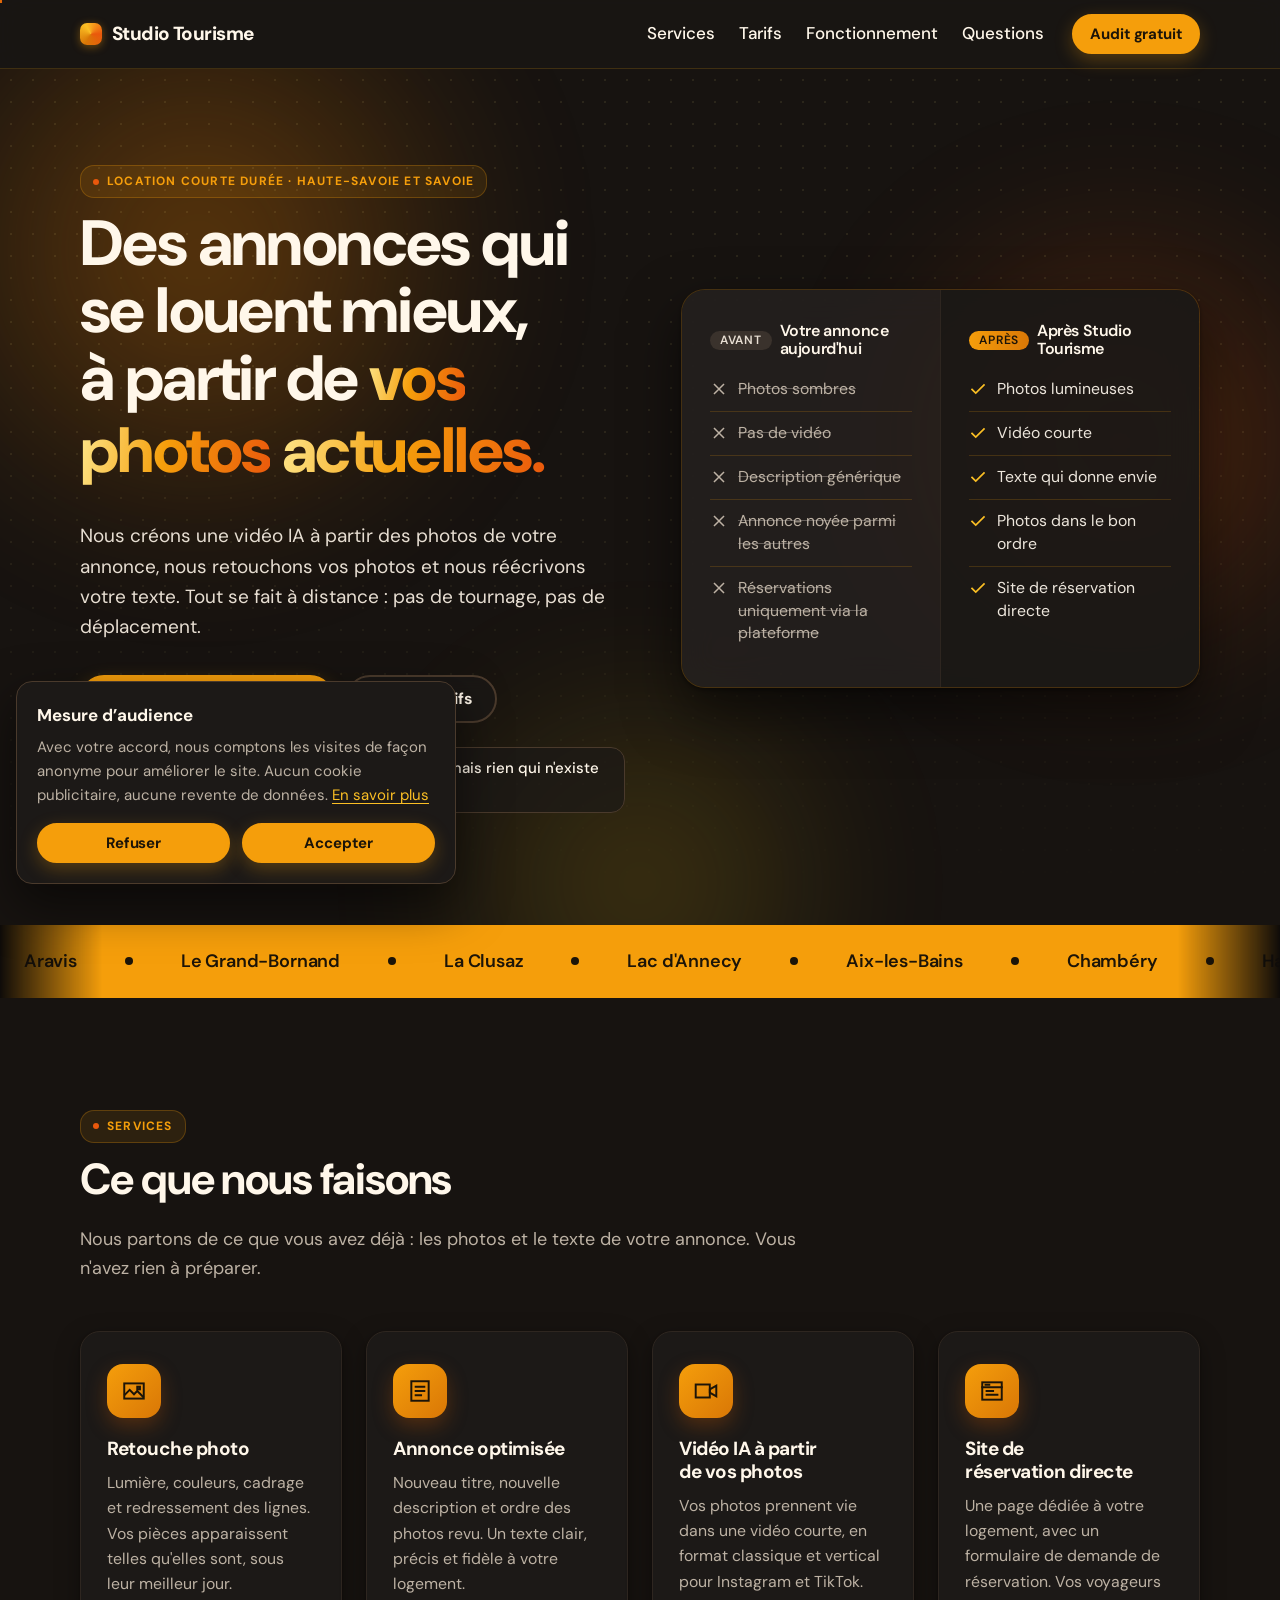
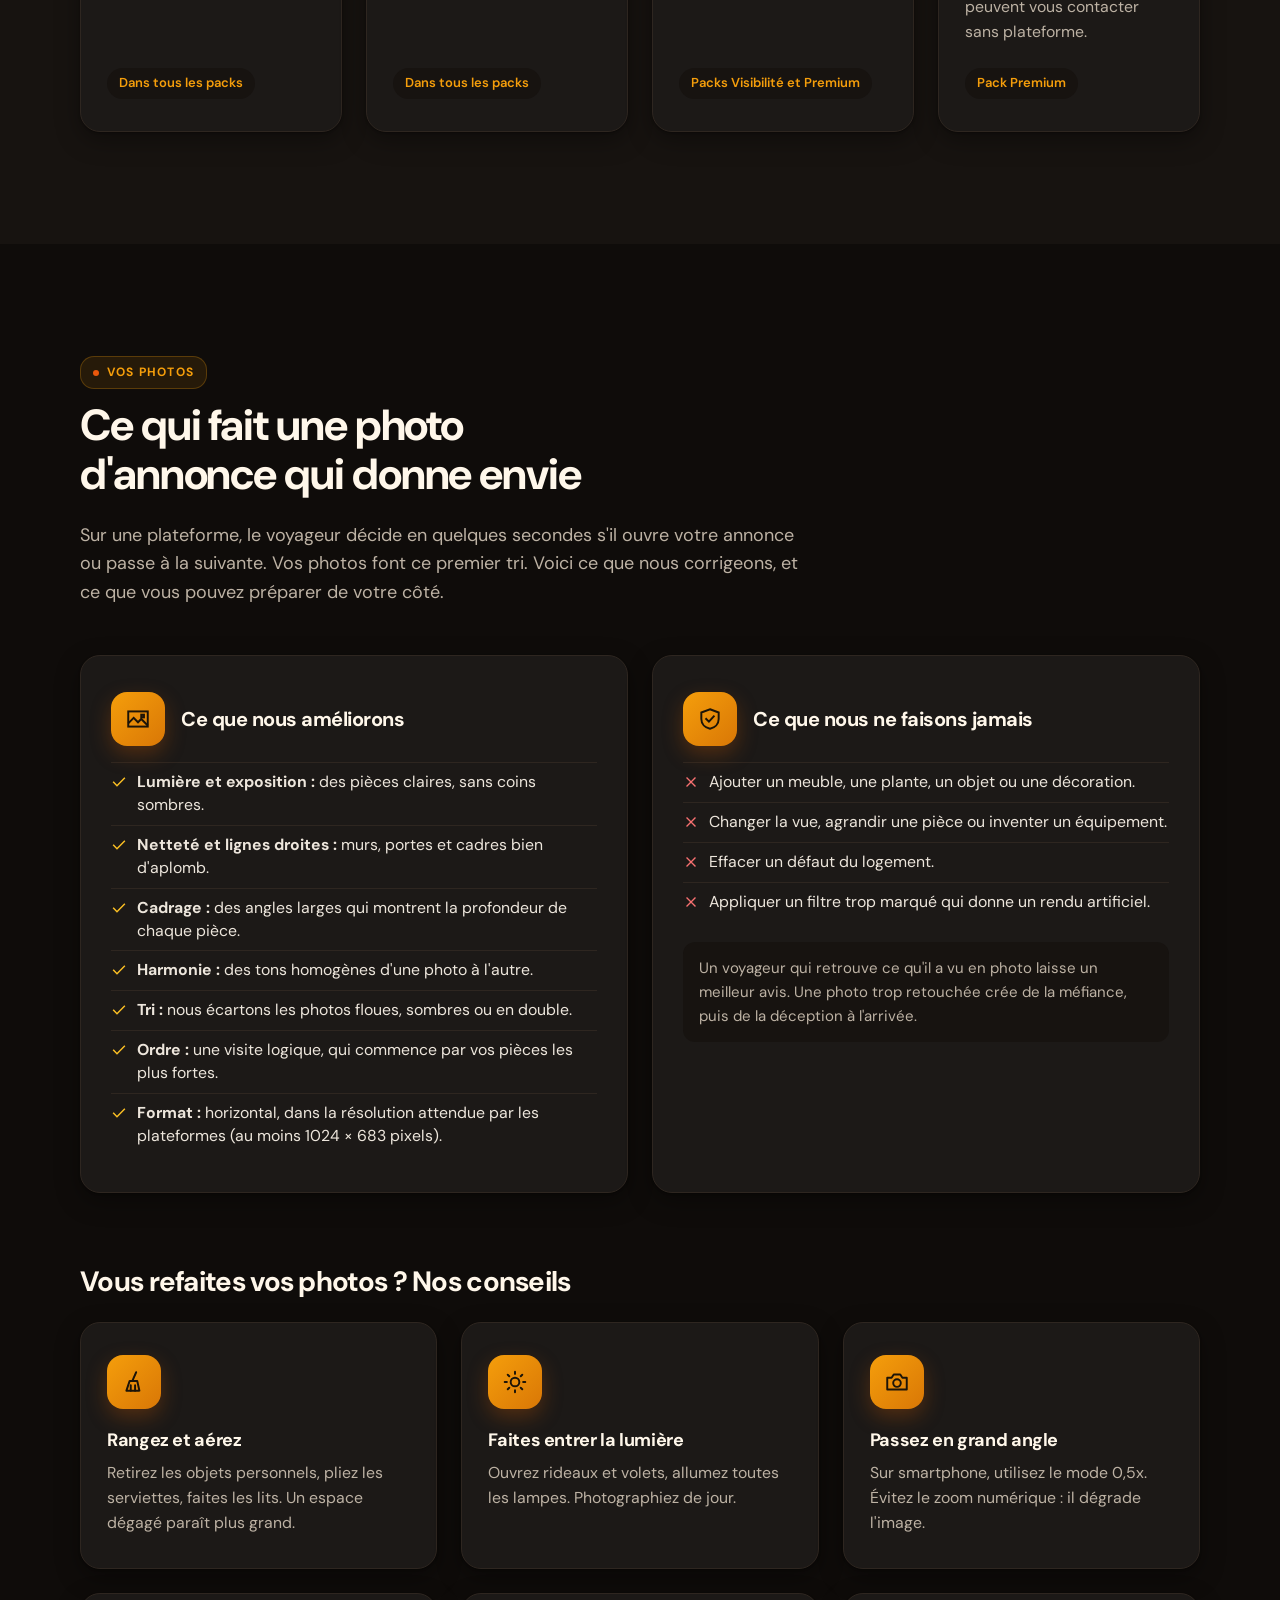
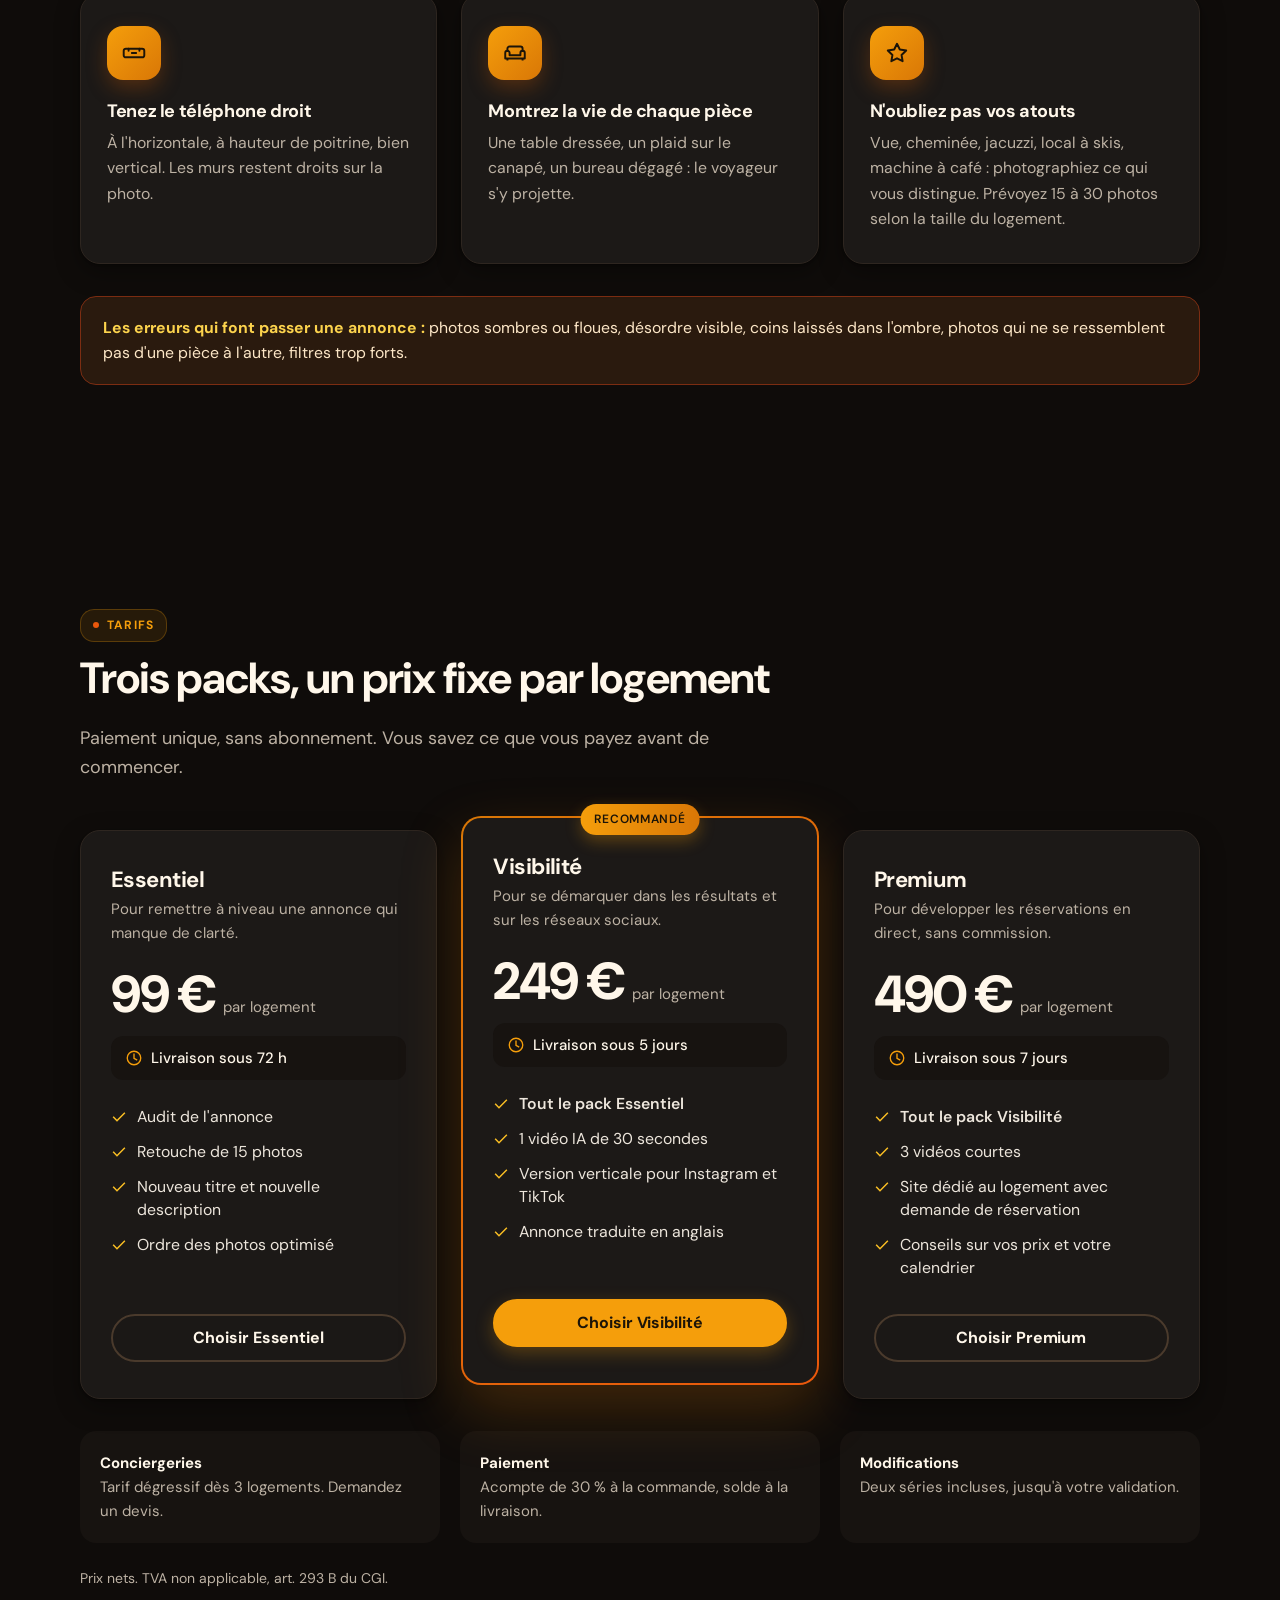
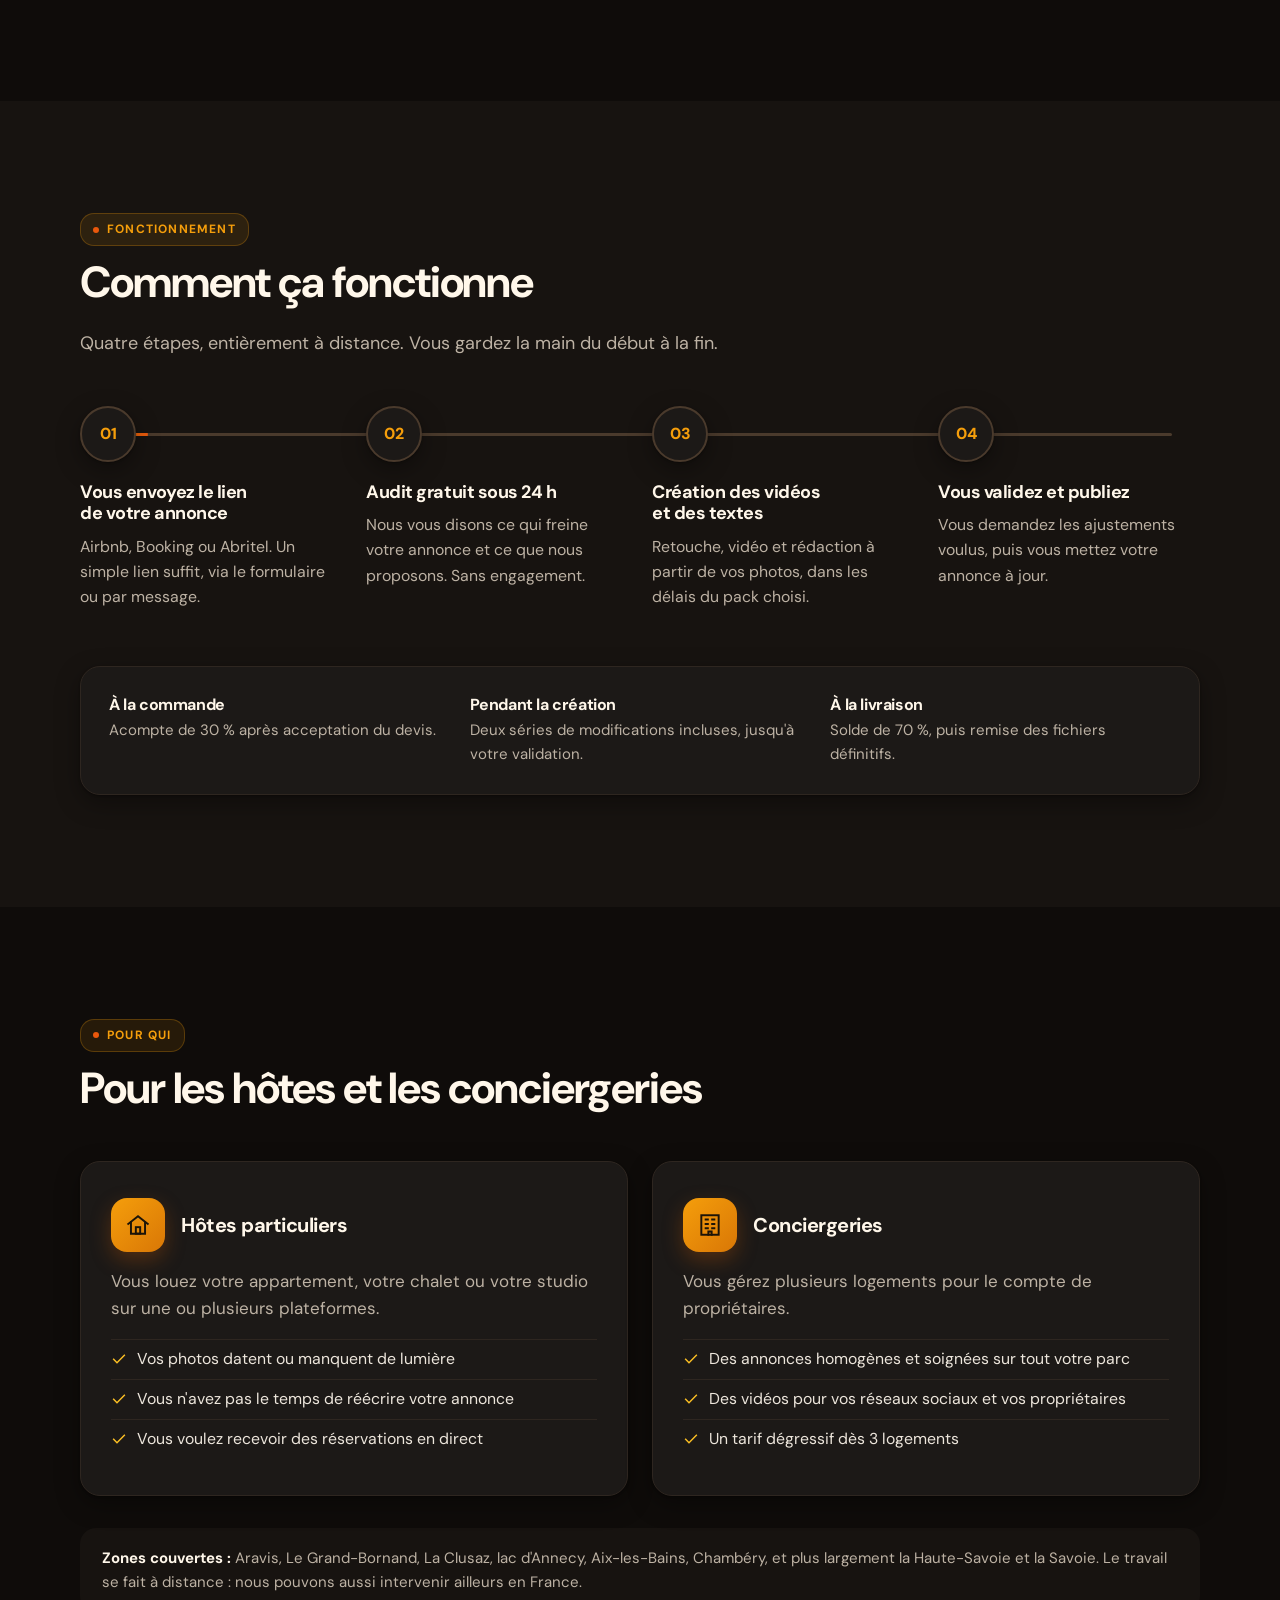
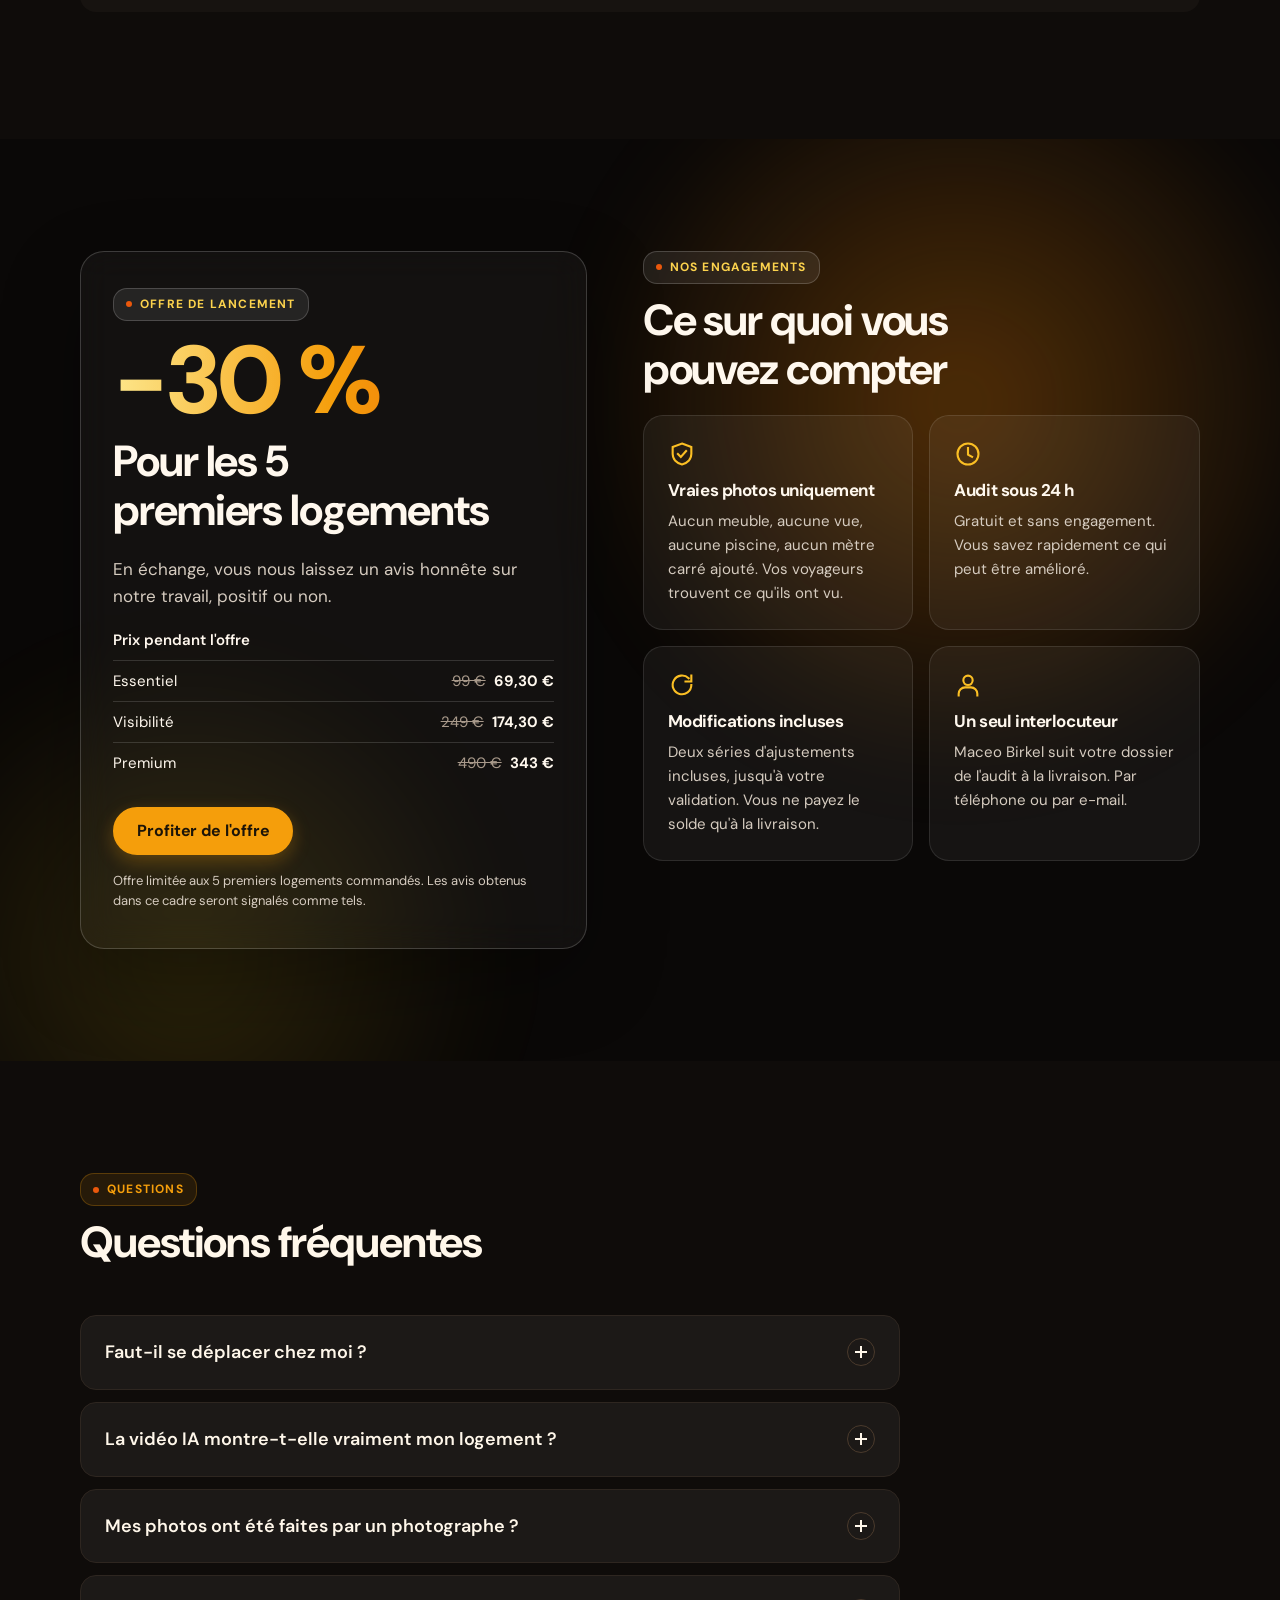
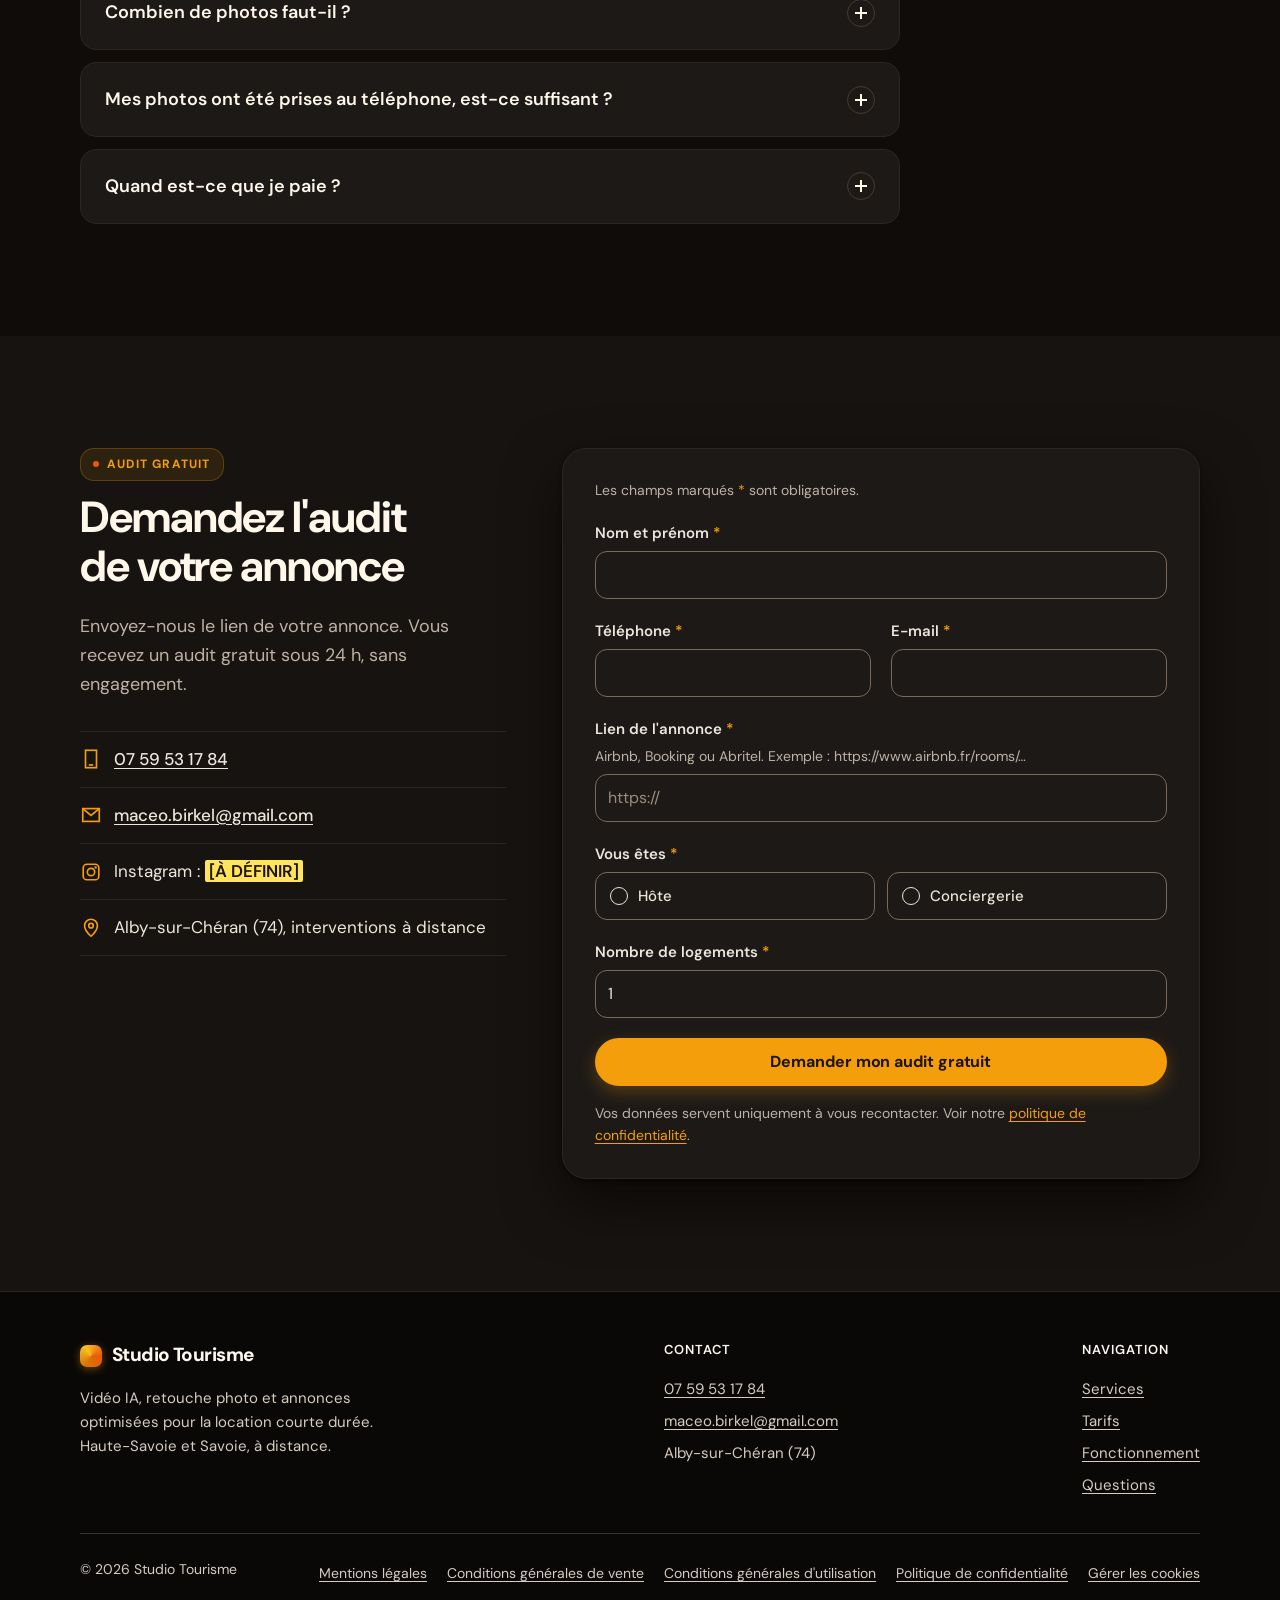
==== commit 11815ac0: "Mise en conformité technique : CGU, cookies, formulaire, sécurité, SEO - Page CGU et lien dans tous " ====
--- a/index.html
+++ b/index.html
@@ -19,7 +19,7 @@
   <meta property="og:title" content="Studio Tourisme | Des annonces qui se louent mieux, à partir de vos photos actuelles">
   <meta property="og:description" content="Vidéo IA, retouche photo et réécriture de votre annonce Airbnb, Booking ou Abritel. 100 % à distance. Audit gratuit sous 24 h.">
   <meta property="og:url" content="https://VOTRE-DOMAINE.fr/">
-  <meta property="og:image" content="https://VOTRE-DOMAINE.fr/assets/img/og-image.png">
+  <meta property="og:image" content="https://VOTRE-DOMAINE.fr/assets/img/og-image.jpg">
   <meta property="og:image:width" content="1200">
   <meta property="og:image:height" content="630">
   <meta property="og:image:alt" content="Studio Tourisme : vidéo IA, retouche photo et annonce optimisée pour la location courte durée">
@@ -64,7 +64,7 @@
   <div class="progression" aria-hidden="true"></div>
 
   <!-- Icônes SVG (lignes droites, réutilisées dans la page) -->
-  <svg xmlns="http://www.w3.org/2000/svg" style="display:none" aria-hidden="true">
+  <svg xmlns="http://www.w3.org/2000/svg" class="sprite" aria-hidden="true">
     <symbol id="i-coche" viewBox="0 0 24 24"><path d="M4 12.5l5 5L20 6.5" fill="none" stroke="currentColor" stroke-width="2.2" stroke-linecap="square" stroke-linejoin="miter"/></symbol>
     <symbol id="i-croix" viewBox="0 0 24 24"><path d="M6 6l12 12M18 6L6 18" fill="none" stroke="currentColor" stroke-width="2" stroke-linecap="square"/></symbol>
     <symbol id="i-photo" viewBox="0 0 24 24"><g fill="none" stroke="currentColor" stroke-width="1.8" stroke-linejoin="miter"><rect x="3" y="5" width="18" height="14"/><path d="M3 16l5-5 4 4 3-3 6 6"/><rect x="15" y="8" width="2.5" height="2.5"/></g></symbol>
@@ -661,13 +661,16 @@
         <ul class="pied__legal">
           <li><a href="mentions-legales.html">Mentions légales</a></li>
           <li><a href="cgv.html">Conditions générales de vente</a></li>
+          <li><a href="cgu.html">Conditions générales d'utilisation</a></li>
           <li><a href="confidentialite.html">Politique de confidentialité</a></li>
+          <li><button type="button" class="lien-bouton" data-cookies>Gérer les cookies</button></li>
         </ul>
       </div>
     </div>
   </footer>
 
   <script src="assets/js/main.js" defer></script>
+  <script src="assets/js/consentement.js" defer></script>
   <!-- Animations : GSAP (hébergé sur le site, licence standard GSAP) -->
   <script src="assets/js/vendor/gsap.min.js" defer></script>
   <script src="assets/js/vendor/ScrollTrigger.min.js" defer></script>
--- a/assets/css/style.css
+++ b/assets/css/style.css
@@ -397,7 +397,8 @@
   /* Sans JavaScript : le menu reste visible, en colonne sous le logo */
   html:not(.js) .entete__barre {
     flex-wrap: wrap;
-    padding: 12px 0;
+    padding-top: 12px;
+    padding-bottom: 12px;
   }
 
   html:not(.js) .nav {
@@ -2879,3 +2880,101 @@
 .section__intro.section__intro--espace {
   margin-bottom: 32px;
 }
+
+/* ---------- Bandeau de consentement (mesure d'audience) ---------- */
+.cookies {
+  position: fixed;
+  z-index: 60;
+  right: 16px;
+  bottom: 16px;
+  left: 16px;
+  max-width: 440px;
+  padding: 20px;
+  border: 1px solid var(--bordure-forte);
+  border-radius: var(--rayon);
+  background: var(--surface);
+  box-shadow: 0 20px 50px rgba(0, 0, 0, 0.55);
+  color: var(--noir);
+}
+
+.cookies[hidden] {
+  display: none;
+}
+
+.cookies__titre {
+  margin: 0 0 6px;
+  font-weight: 700;
+  color: var(--titre);
+}
+
+.cookies__texte {
+  margin: 0 0 16px;
+  font-size: 0.9375rem;
+  color: var(--gris-texte);
+}
+
+.cookies__texte a {
+  color: var(--ciel-clair);
+}
+
+.cookies__actions {
+  display: flex;
+  gap: 12px;
+}
+
+.cookies__actions .bouton {
+  flex: 1;
+  justify-content: center;
+}
+
+/* Lien « Gérer les cookies » du pied de page (bouton, inutile sans JavaScript) */
+.lien-bouton {
+  padding: 0;
+  border: 0;
+  background: none;
+  color: inherit;
+  font: inherit;
+  text-decoration: underline;
+  text-underline-offset: 3px;
+  cursor: pointer;
+}
+
+html:not(.js) [data-cookies] {
+  display: none;
+}
+
+/* ---------- Messages d'erreur du formulaire ---------- */
+.champ__erreur {
+  display: block;
+  margin-top: 6px;
+  font-size: 0.875rem;
+  font-weight: 500;
+  color: #FCA5A5;
+}
+
+.champ__erreur:empty {
+  display: none;
+}
+
+.champ input[aria-invalid="true"] {
+  border-color: #F87171;
+}
+
+@media print {
+  .cookies {
+    display: none;
+  }
+}
+
+.page-404__actions {
+  display: flex;
+  flex-wrap: wrap;
+  justify-content: flex-start;
+  gap: 12px;
+  margin: 0;
+}
+
+/* Bibliothèque d'icônes SVG (jamais affichée elle-même) */
+.sprite {
+  display: none;
+}
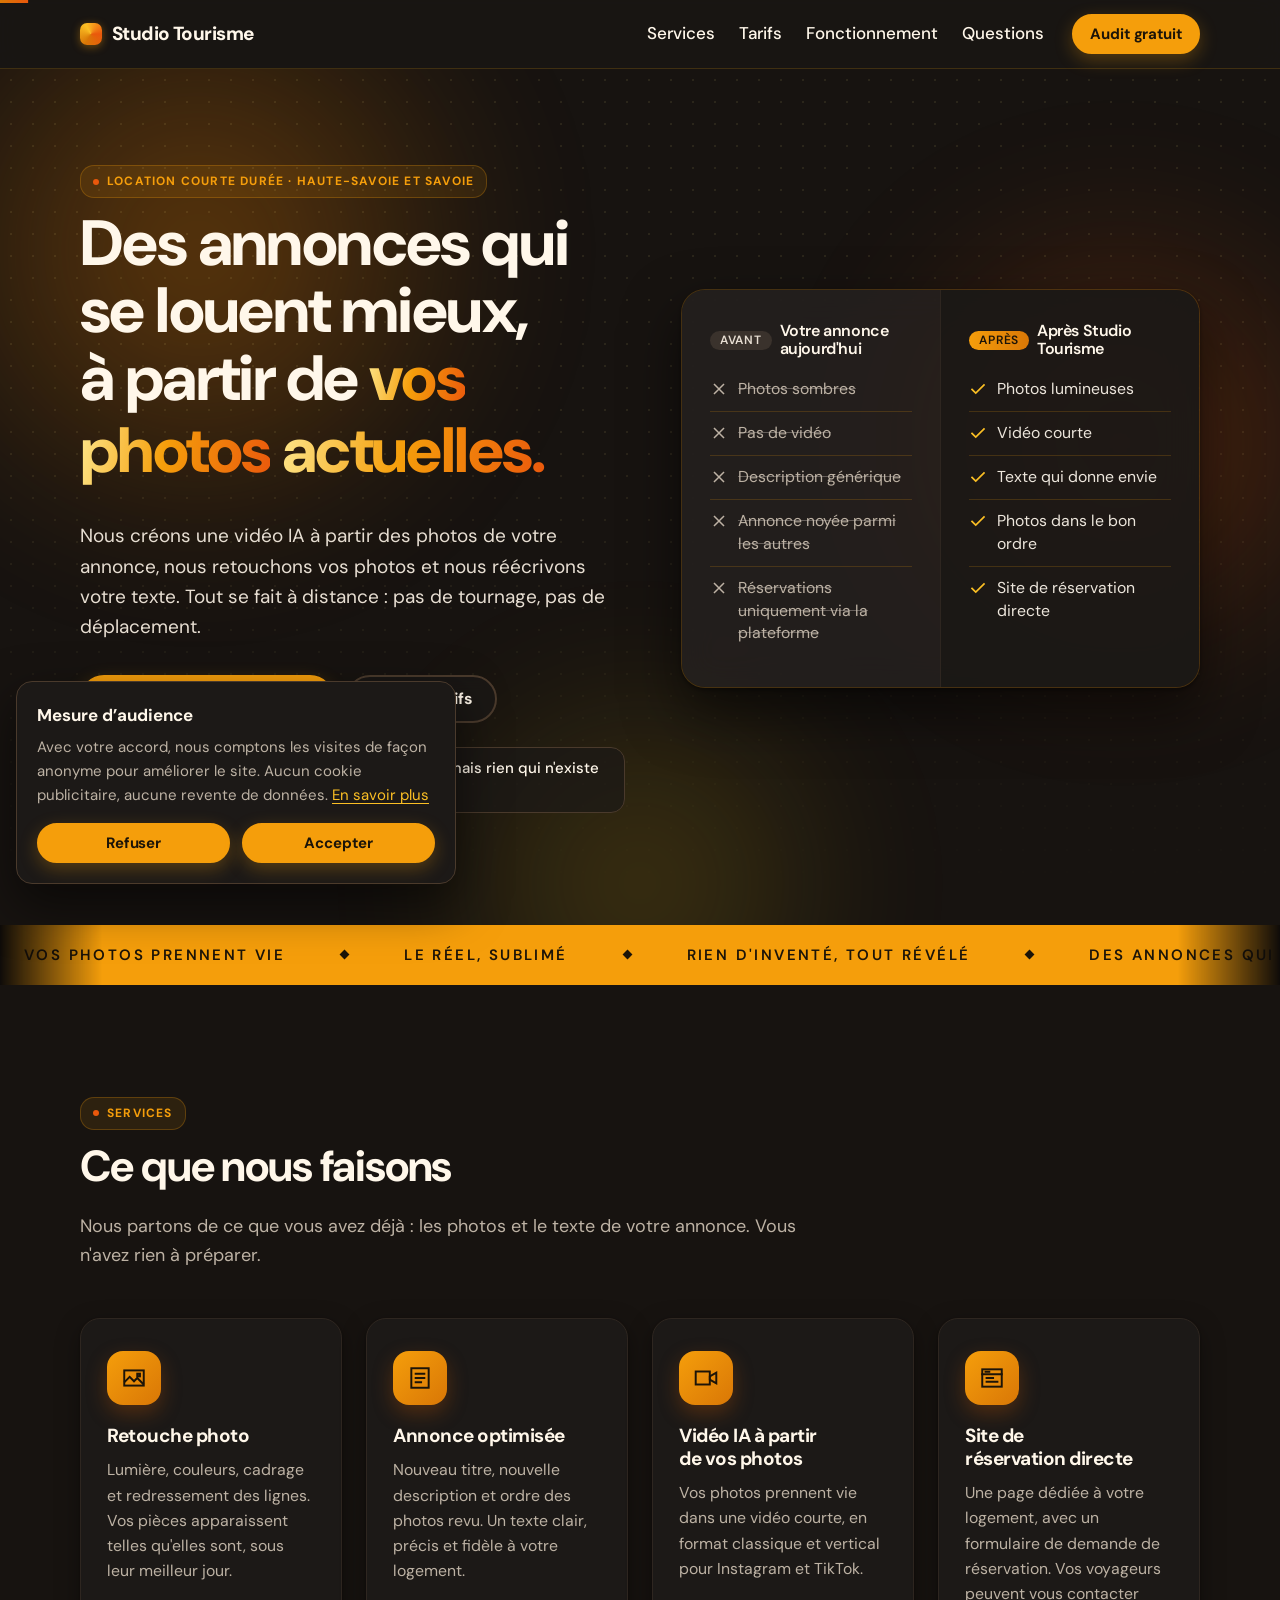
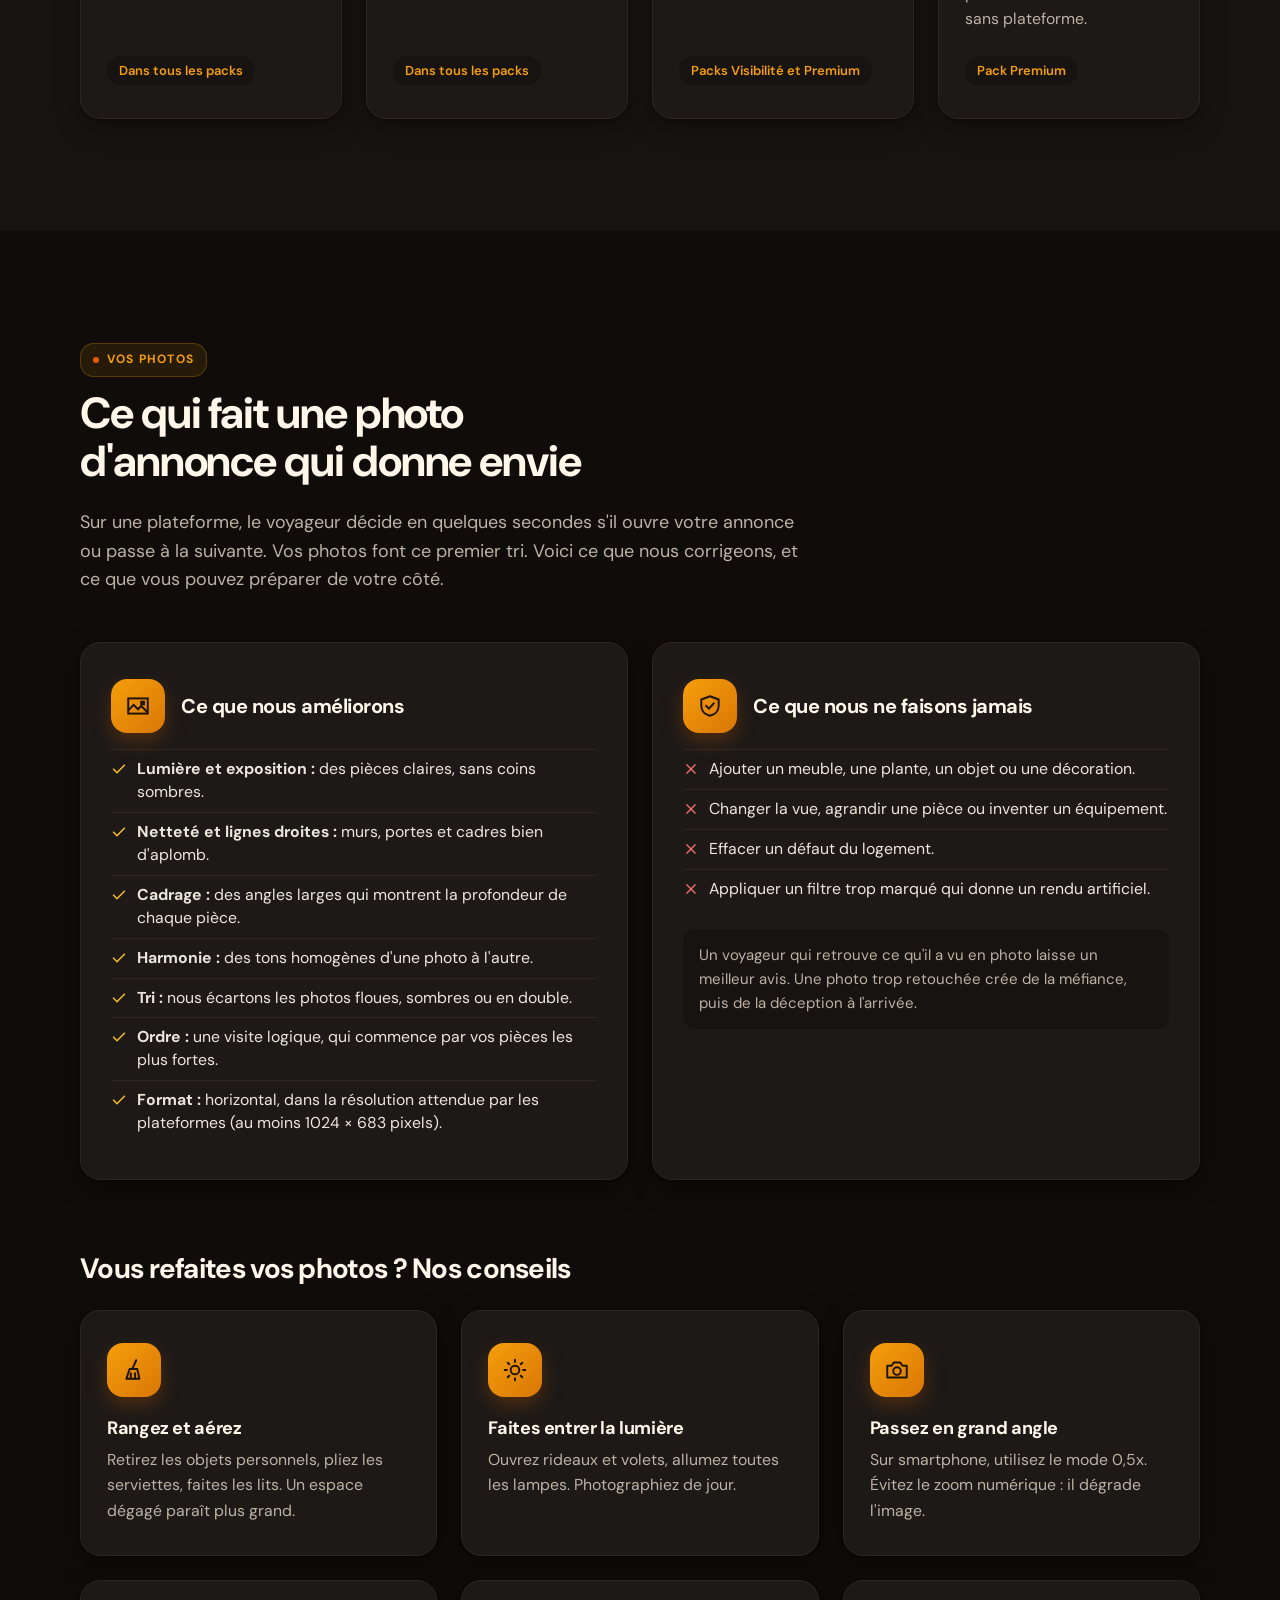
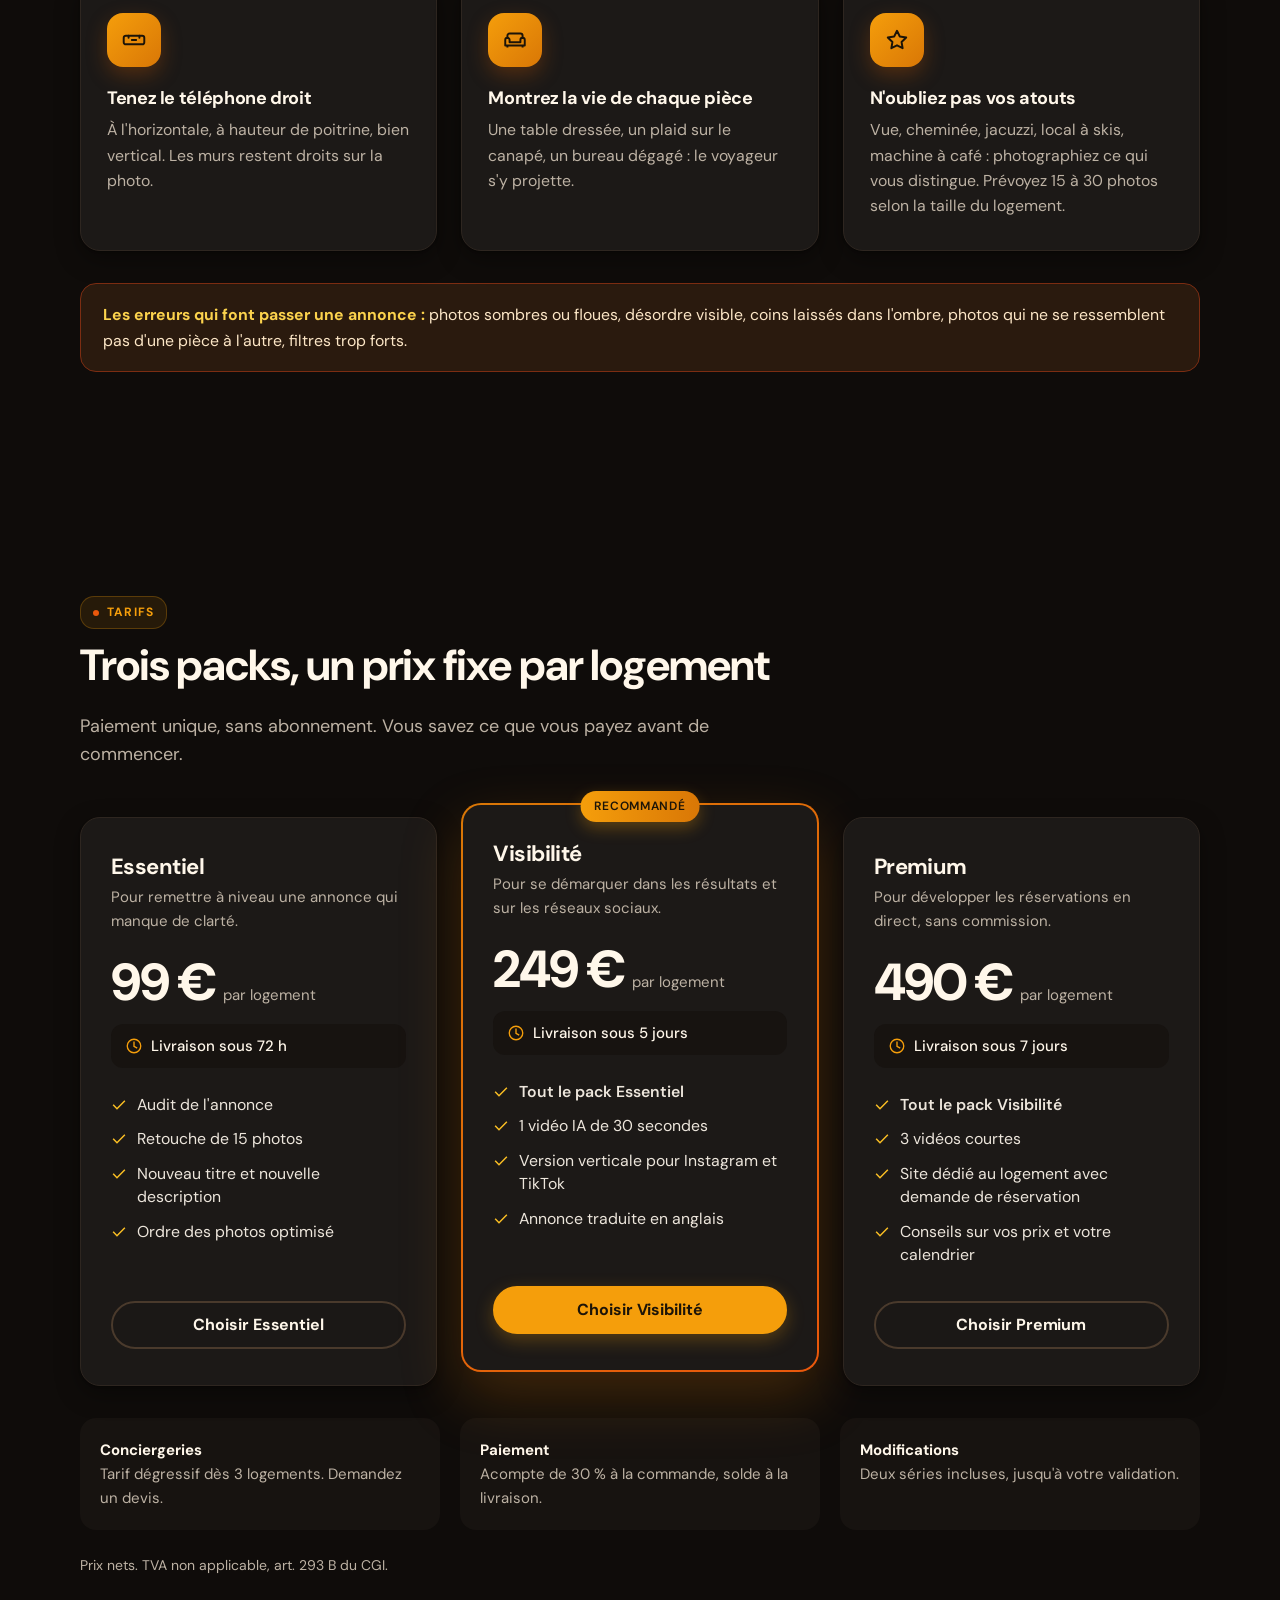
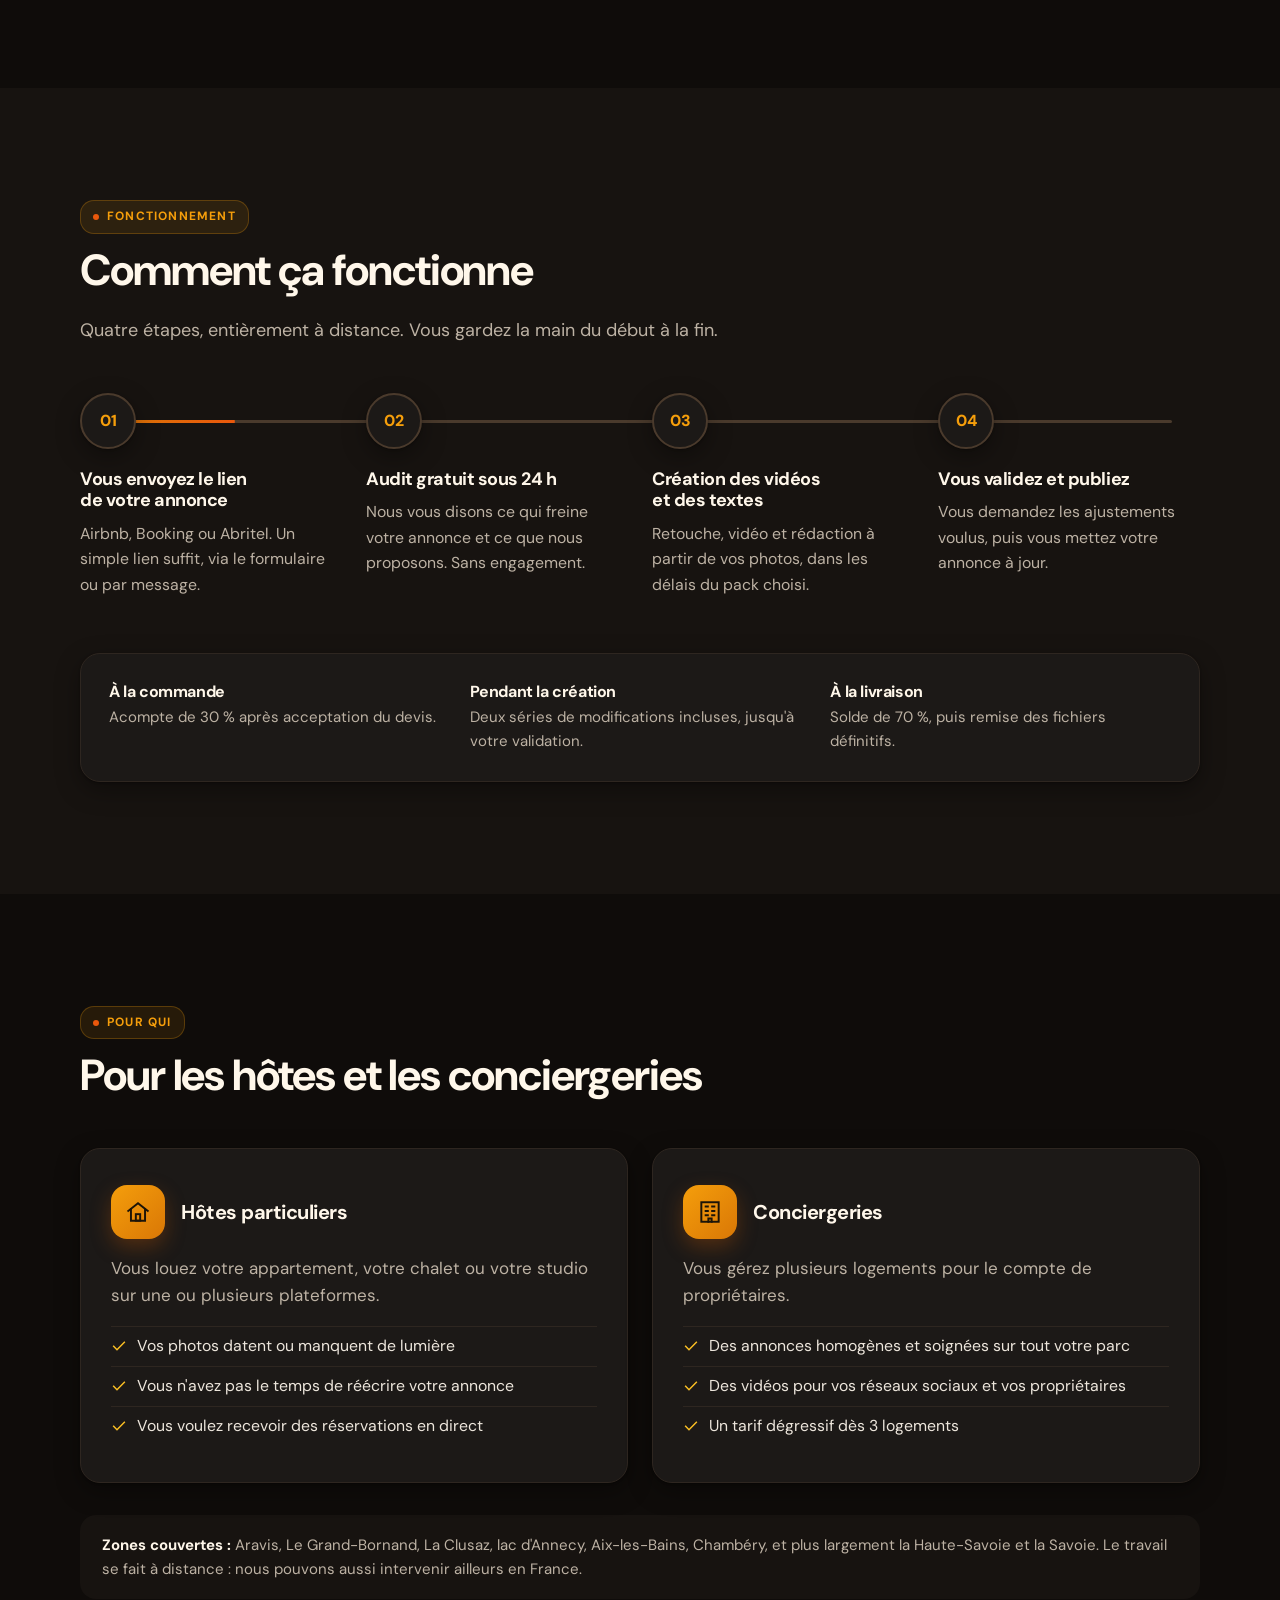
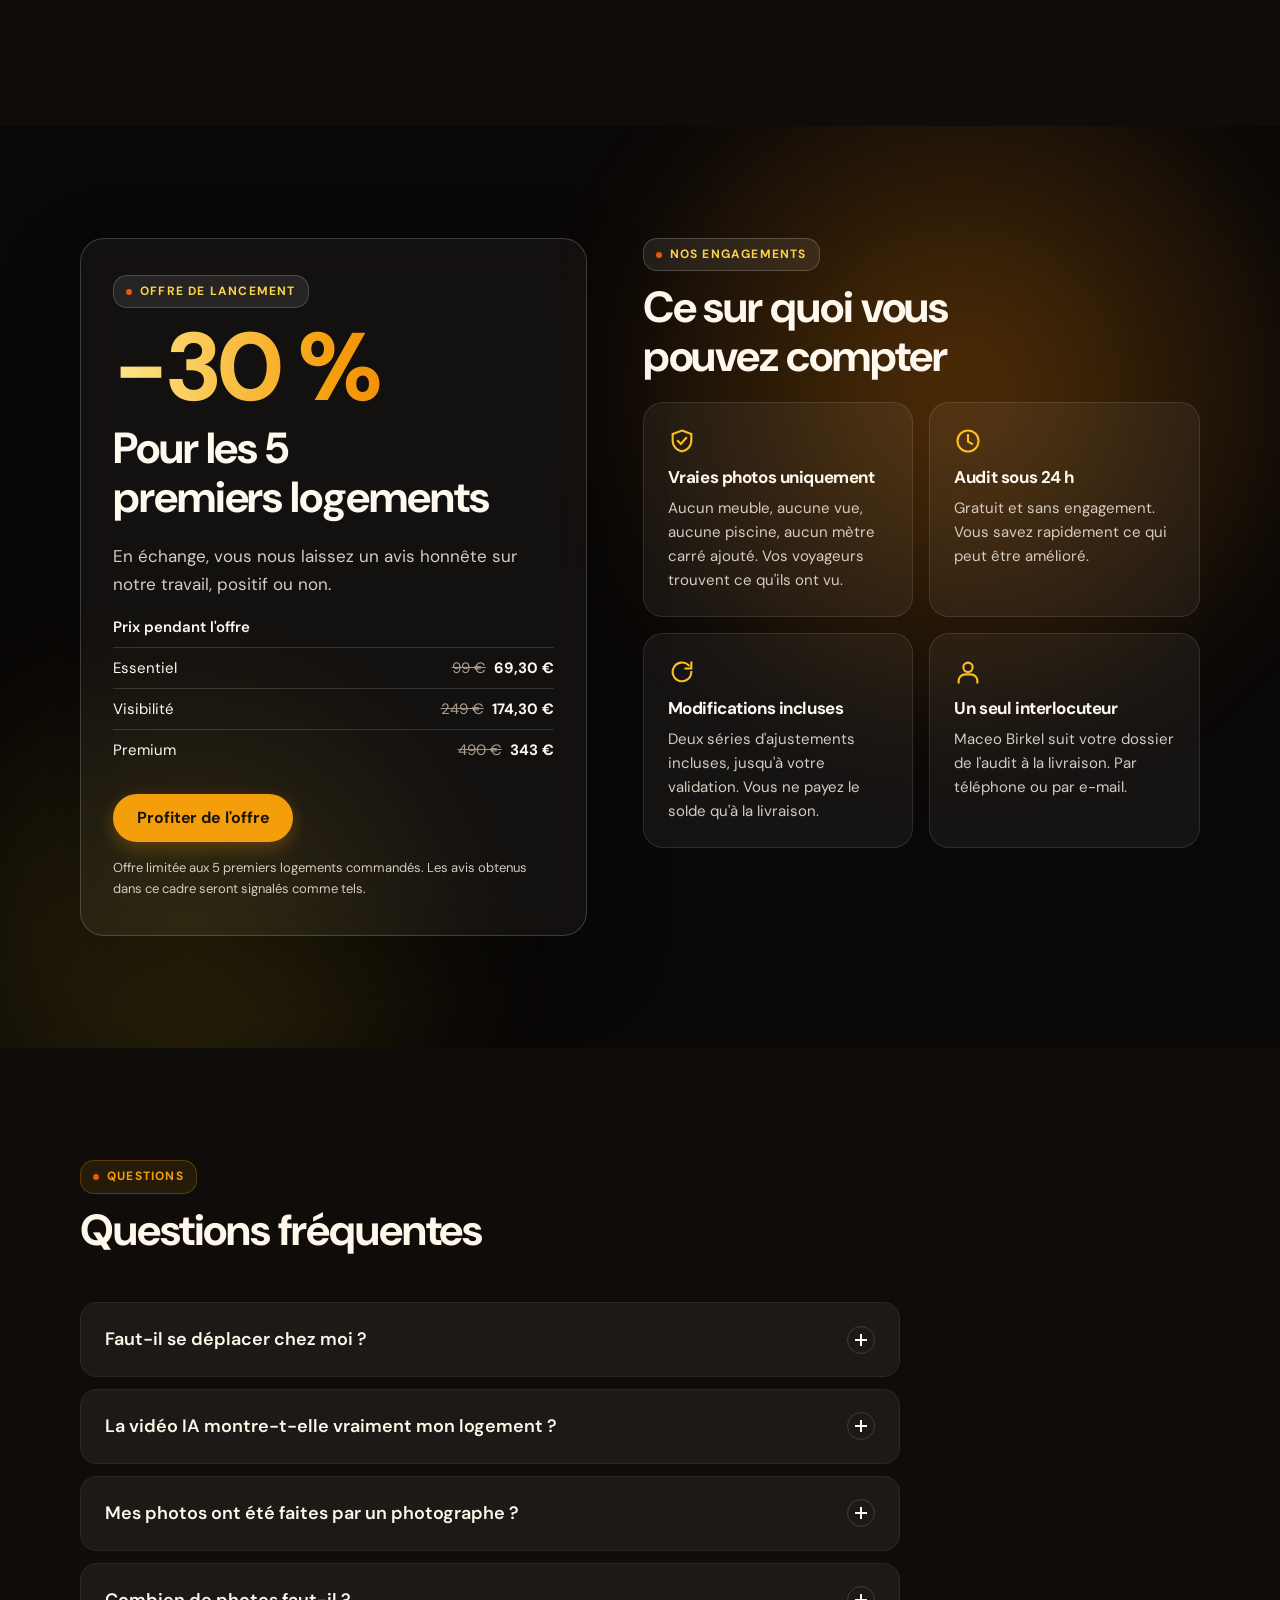
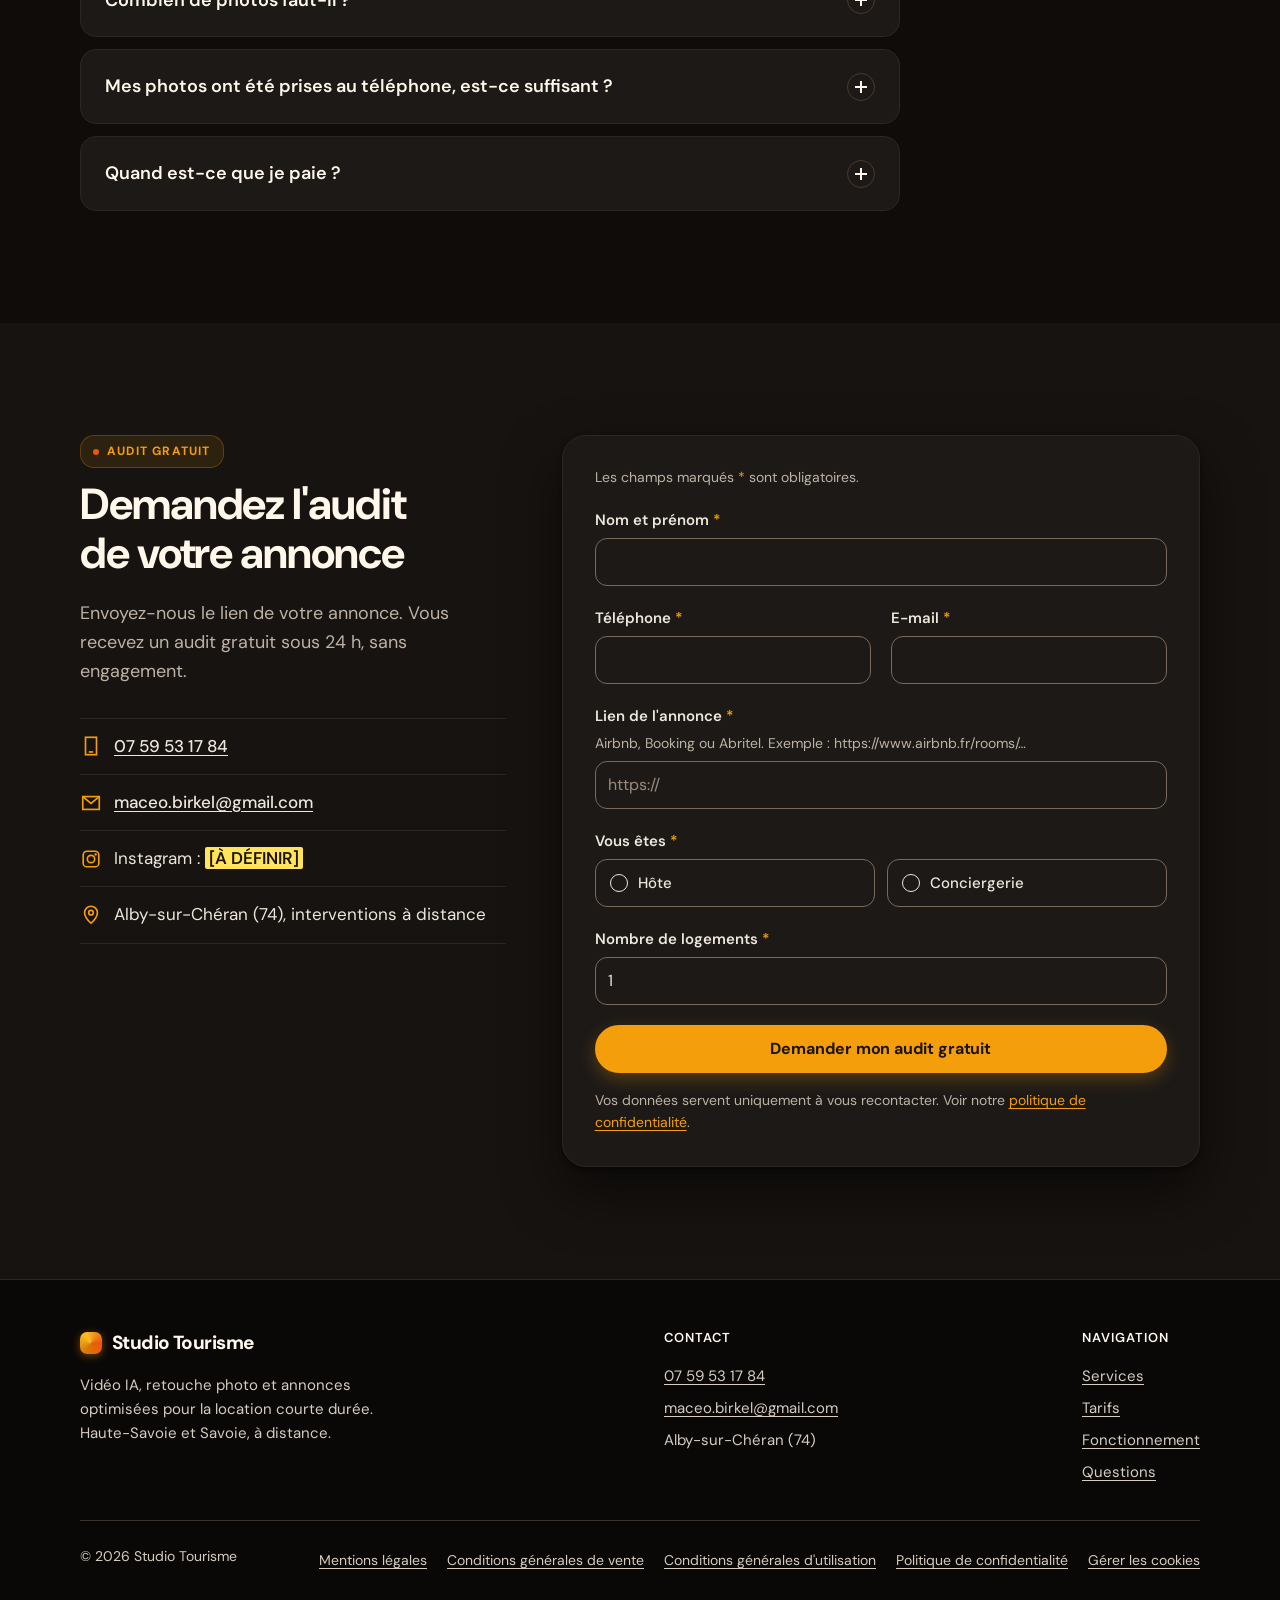
==== commit fb1e5a2a: "Slogan dans le bandeau, installation sur l'écran d'accueil, mentions complétées - Bandeau : le défil" ====
--- a/index.html
+++ b/index.html
@@ -10,7 +10,7 @@
   <meta name="author" content="Studio Tourisme">
   <meta name="robots" content="index, follow">
   <!-- À REMPLACER : votre nom de domaine définitif (voir README) -->
-  <link rel="canonical" href="https://VOTRE-DOMAINE.fr/">
+  <link rel="canonical" href="https://maceobirkel-web.github.io/maceo-/">
 
   <!-- Open Graph (partage sur les réseaux sociaux et messageries) -->
   <meta property="og:type" content="website">
@@ -18,8 +18,8 @@
   <meta property="og:site_name" content="Studio Tourisme">
   <meta property="og:title" content="Studio Tourisme | Des annonces qui se louent mieux, à partir de vos photos actuelles">
   <meta property="og:description" content="Vidéo IA, retouche photo et réécriture de votre annonce Airbnb, Booking ou Abritel. 100 % à distance. Audit gratuit sous 24 h.">
-  <meta property="og:url" content="https://VOTRE-DOMAINE.fr/">
-  <meta property="og:image" content="https://VOTRE-DOMAINE.fr/assets/img/og-image.jpg">
+  <meta property="og:url" content="https://maceobirkel-web.github.io/maceo-/">
+  <meta property="og:image" content="https://maceobirkel-web.github.io/maceo-/assets/img/og-image.jpg">
   <meta property="og:image:width" content="1200">
   <meta property="og:image:height" content="630">
   <meta property="og:image:alt" content="Studio Tourisme : vidéo IA, retouche photo et annonce optimisée pour la location courte durée">
@@ -28,6 +28,11 @@
   <link rel="icon" href="assets/img/favicon.svg" type="image/svg+xml">
   <link rel="icon" href="assets/img/favicon-32.png" sizes="32x32" type="image/png">
   <link rel="apple-touch-icon" href="assets/img/apple-touch-icon.png">
+  <link rel="manifest" href="manifest.webmanifest">
+  <meta name="apple-mobile-web-app-capable" content="yes">
+  <meta name="mobile-web-app-capable" content="yes">
+  <meta name="apple-mobile-web-app-title" content="Studio Tourisme">
+  <meta name="apple-mobile-web-app-status-bar-style" content="black-translucent">
   <meta name="theme-color" content="#0F0C0A">
 
   <link rel="preload" href="assets/fonts/dm-sans-latin.woff2" as="font" type="font/woff2" crossorigin>
@@ -40,7 +45,7 @@
     "@type": "ProfessionalService",
     "name": "Studio Tourisme",
     "description": "Mise en valeur des locations courte durée à partir des photos existantes : vidéo IA, retouche photo et réécriture de l'annonce, à distance.",
-    "url": "https://VOTRE-DOMAINE.fr/",
+    "url": "https://maceobirkel-web.github.io/maceo-/",
     "telephone": "+33759531784",
     "email": "maceo.birkel@gmail.com",
     "priceRange": "99 € à 490 €",
@@ -156,11 +161,12 @@
       </div>
     </section>
 
-    <!-- Bandeau décoratif des zones couvertes (le texte figure aussi dans « Pour qui ») -->
-    <div class="bandeau" aria-hidden="true">
-      <div class="bandeau__piste">
-        <ul><li>Aravis</li><li>Le Grand-Bornand</li><li>La Clusaz</li><li>Lac d'Annecy</li><li>Aix-les-Bains</li><li>Chambéry</li><li>Haute-Savoie</li><li>Savoie</li></ul>
-        <ul><li>Aravis</li><li>Le Grand-Bornand</li><li>La Clusaz</li><li>Lac d'Annecy</li><li>Aix-les-Bains</li><li>Chambéry</li><li>Haute-Savoie</li><li>Savoie</li></ul>
+    <!-- Bandeau : slogan en défilement continu (la 2e liste sert à boucler l'animation) -->
+    <div class="bandeau">
+      <p class="visuellement-cache">Vos photos prennent vie. Le réel, sublimé : rien d'inventé, tout révélé.</p>
+      <div class="bandeau__piste" aria-hidden="true">
+        <ul><li>Vos photos prennent vie</li><li>Le réel, sublimé</li><li>Rien d'inventé, tout révélé</li><li>Des annonces qui donnent envie</li></ul>
+        <ul><li>Vos photos prennent vie</li><li>Le réel, sublimé</li><li>Rien d'inventé, tout révélé</li><li>Des annonces qui donnent envie</li></ul>
       </div>
     </div>
 
--- a/assets/css/style.css
+++ b/assets/css/style.css
@@ -2978,3 +2978,304 @@
 .sprite {
   display: none;
 }
+
+/* ==========================================================================
+   Commande en ligne (commande.html, merci.html, nouveau-client.html)
+   ========================================================================== */
+[hidden] {
+  display: none !important;
+}
+
+html:not(.js) #formulaire-commande,
+html:not(.js) #lanceur {
+  display: none;
+}
+
+.page-commande {
+  padding: 40px 0 88px;
+}
+
+.conteneur.conteneur--etroit {
+  max-width: 720px;
+}
+
+.page-commande h1 {
+  margin-bottom: 12px;
+}
+
+.page-commande__intro {
+  margin: 0 0 28px;
+  color: var(--gris-texte);
+}
+
+/* Étapes 1-2-3 */
+.etapes-commande {
+  display: flex;
+  gap: 8px;
+  margin: 0 0 24px;
+  padding: 0;
+  list-style: none;
+  font-size: 0.875rem;
+  color: var(--gris-texte);
+}
+
+.etapes-commande li {
+  display: flex;
+  align-items: center;
+  gap: 8px;
+  flex: 1;
+  padding-bottom: 8px;
+  border-bottom: 3px solid var(--bordure);
+}
+
+.etapes-commande span {
+  display: inline-grid;
+  place-items: center;
+  flex: none;
+  width: 24px;
+  height: 24px;
+  font-weight: 600;
+  border: 1px solid currentColor;
+  border-radius: 50%;
+}
+
+.etapes-commande [aria-current="step"] {
+  color: var(--noir);
+  font-weight: 600;
+  border-color: var(--bleu);
+}
+
+.etapes-commande [aria-current="step"] span {
+  color: var(--encre);
+  background: var(--bleu);
+  border-color: var(--bleu);
+}
+
+.etapes-commande .est-fait {
+  color: var(--noir);
+  border-color: var(--noir);
+}
+
+/* Blocs du questionnaire */
+.formulaire.formulaire--commande {
+  padding: 0;
+  border: 0;
+  background: none;
+}
+
+.bloc-commande {
+  margin-bottom: 24px;
+  padding: 28px;
+  background: var(--surface);
+  border: 1px solid var(--bordure);
+  border-radius: var(--rayon);
+}
+
+@media (max-width: 560px) {
+  .bloc-commande {
+    padding: 22px 16px;
+  }
+}
+
+.bloc-commande h2 {
+  margin: 0 0 16px;
+  font-size: 1.25rem;
+}
+
+.bloc-commande h3 {
+  margin: 24px 0 8px;
+  font-size: 1rem;
+}
+
+.bloc-commande > :last-child {
+  margin-bottom: 0;
+}
+
+.champ.champ--court input {
+  max-width: 160px;
+}
+
+/* Récapitulatif */
+.recap {
+  margin-bottom: 24px;
+  padding: 18px 20px;
+  background: var(--gris-clair);
+  border-left: 4px solid var(--bleu);
+}
+
+.recap p {
+  margin: 0;
+}
+
+.recap__liste {
+  margin: 0 0 12px;
+}
+
+.recap__liste div {
+  display: flex;
+  flex-wrap: wrap;
+  justify-content: space-between;
+  gap: 4px 16px;
+  padding: 8px 0;
+  border-bottom: 1px solid var(--bordure);
+}
+
+.recap__liste dt {
+  color: var(--gris-texte);
+}
+
+.recap__liste dd {
+  margin: 0;
+  text-align: right;
+}
+
+.recap .recap__contenu {
+  margin-bottom: 8px;
+}
+
+.recap .recap__mention {
+  font-size: 0.875rem;
+  color: var(--gris-texte);
+}
+
+/* Variantes des choix */
+.choix.choix--trois {
+  grid-template-columns: repeat(3, 1fr);
+}
+
+.choix.choix--colonne {
+  grid-template-columns: 1fr;
+}
+
+@media (max-width: 480px) {
+  .choix.choix--trois {
+    grid-template-columns: 1fr;
+  }
+}
+
+/* Cases à cocher */
+.case {
+  display: flex;
+  align-items: flex-start;
+  gap: 12px;
+  margin-bottom: 20px;
+}
+
+.case input {
+  flex: none;
+  width: 22px;
+  height: 22px;
+  margin: 1px 0 0;
+  accent-color: var(--bleu);
+}
+
+.case input:focus-visible {
+  outline: 3px solid var(--bleu);
+  outline-offset: 2px;
+}
+
+.case label {
+  font-size: 0.9375rem;
+  line-height: 1.5;
+}
+
+.case.case--centree {
+  align-items: center;
+  align-self: end;
+  min-height: 48px;
+}
+
+.champ__aide.case__note {
+  margin: -8px 0 24px 34px;
+}
+
+/* Page « merci » */
+.suite {
+  margin: 0 0 16px;
+  padding-left: 22px;
+}
+
+.suite li {
+  margin-bottom: 10px;
+}
+
+.bloc-virement,
+.apercu-message {
+  margin: 0 0 16px;
+  padding: 14px 16px;
+  font-family: inherit;
+  font-size: 0.9375rem;
+  line-height: 1.5;
+  white-space: pre-wrap;
+  overflow-wrap: anywhere;
+  background: var(--gris-clair);
+  border: 1px solid var(--bordure);
+  border-radius: var(--rayon);
+  user-select: all;
+}
+
+.apercu-message {
+  user-select: text;
+}
+
+/* Page « nouveau client » */
+.page-lanceur {
+  padding-top: 24px;
+}
+
+.page-lanceur .formulaire {
+  margin-bottom: 24px;
+}
+
+.actions-envoi {
+  display: grid;
+  gap: 12px;
+}
+
+a.bouton[aria-disabled="true"] {
+  opacity: 0.45;
+  pointer-events: none;
+}
+
+.lanceur__statut {
+  min-height: 1.5em;
+  margin: 8px 0 16px;
+  font-weight: 500;
+  color: #86EFAC;
+}
+
+#lanceur-lien {
+  width: 100%;
+  min-height: 48px;
+  padding: 10px 12px;
+  font-family: inherit;
+  font-size: 0.875rem;
+  border: 1px solid #7A6A5C;
+  border-radius: var(--rayon);
+  background: var(--gris-clair);
+  color: var(--noir);
+}
+
+/* ---------- Bandeau slogan : capitales espacées, séparateur en losange ---------- */
+.bandeau {
+  padding: 18px 0;
+}
+
+.bandeau ul {
+  gap: 56px;
+  font-size: 0.9375rem;
+  font-weight: 600;
+  letter-spacing: 0.16em;
+  text-transform: uppercase;
+}
+
+.bandeau li {
+  gap: 56px;
+}
+
+.bandeau li::after {
+  width: 7px;
+  height: 7px;
+  border-radius: 0;
+  transform: rotate(45deg);
+}
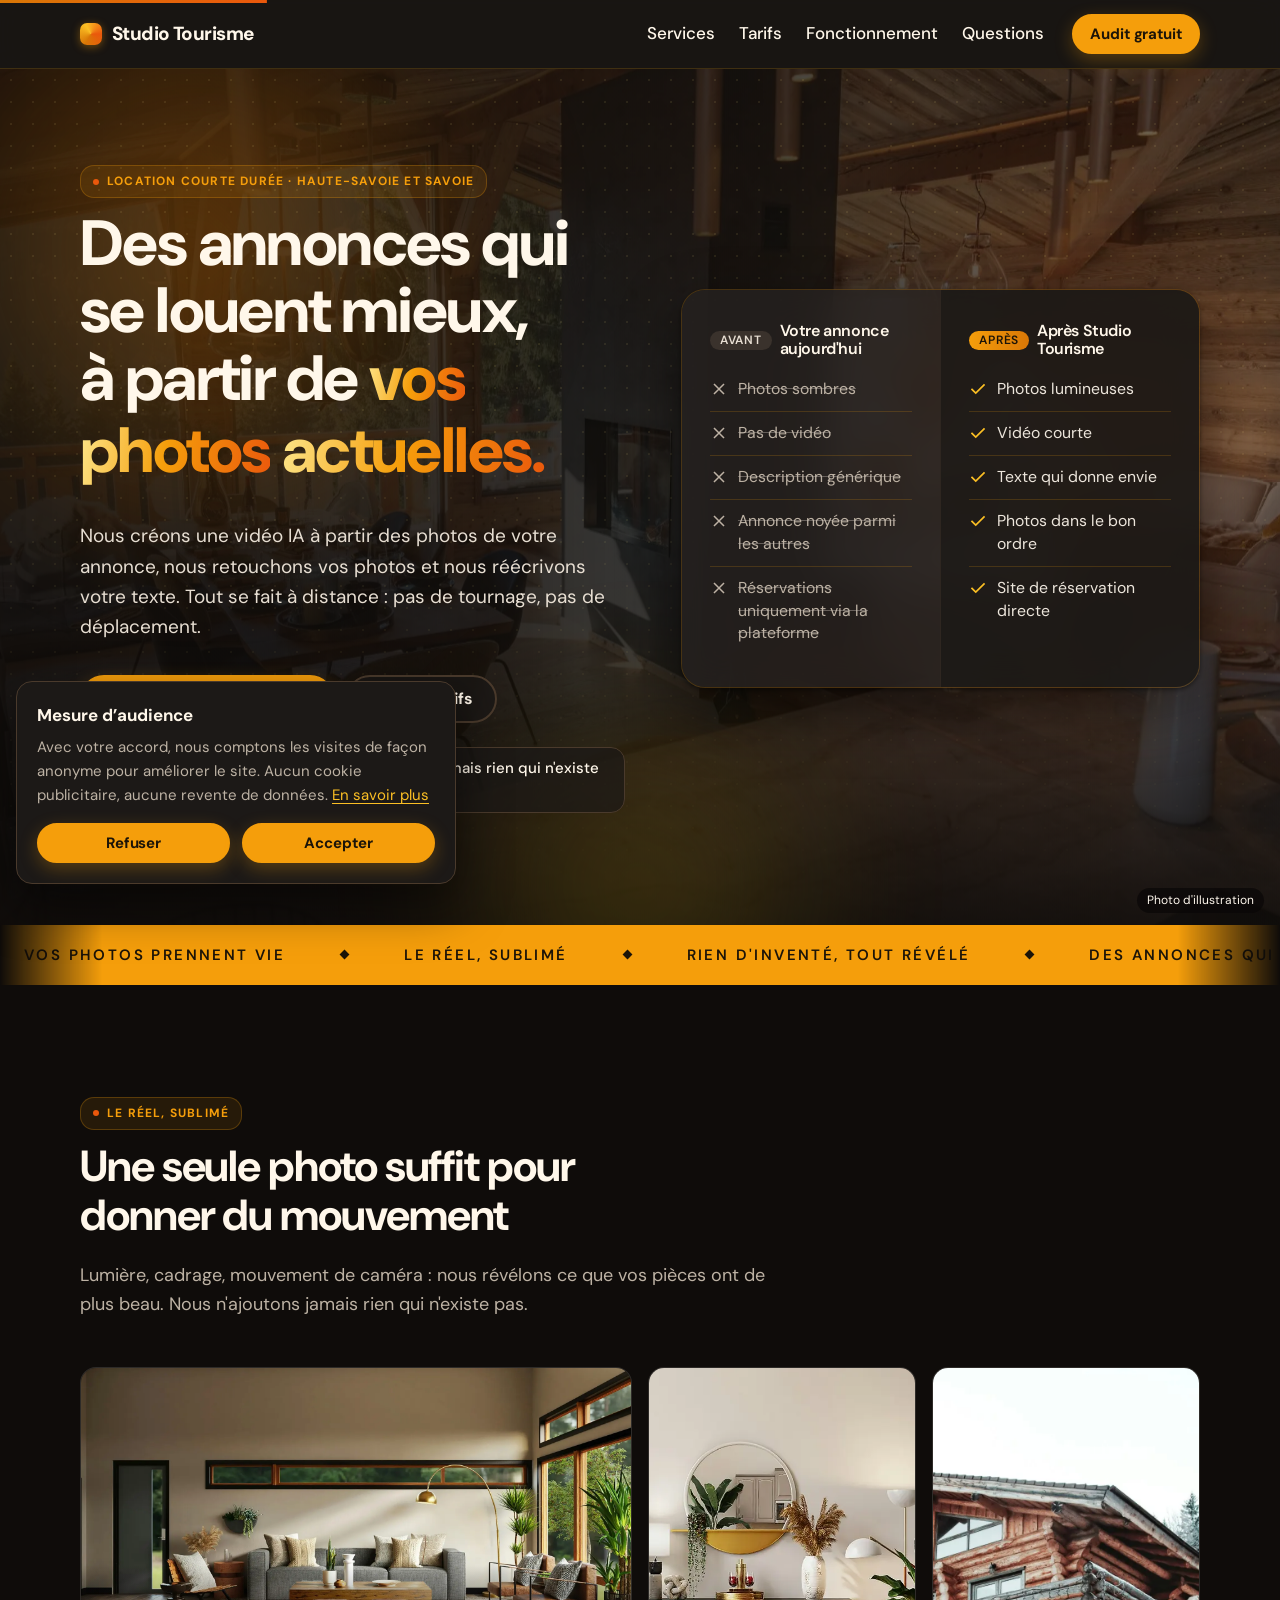
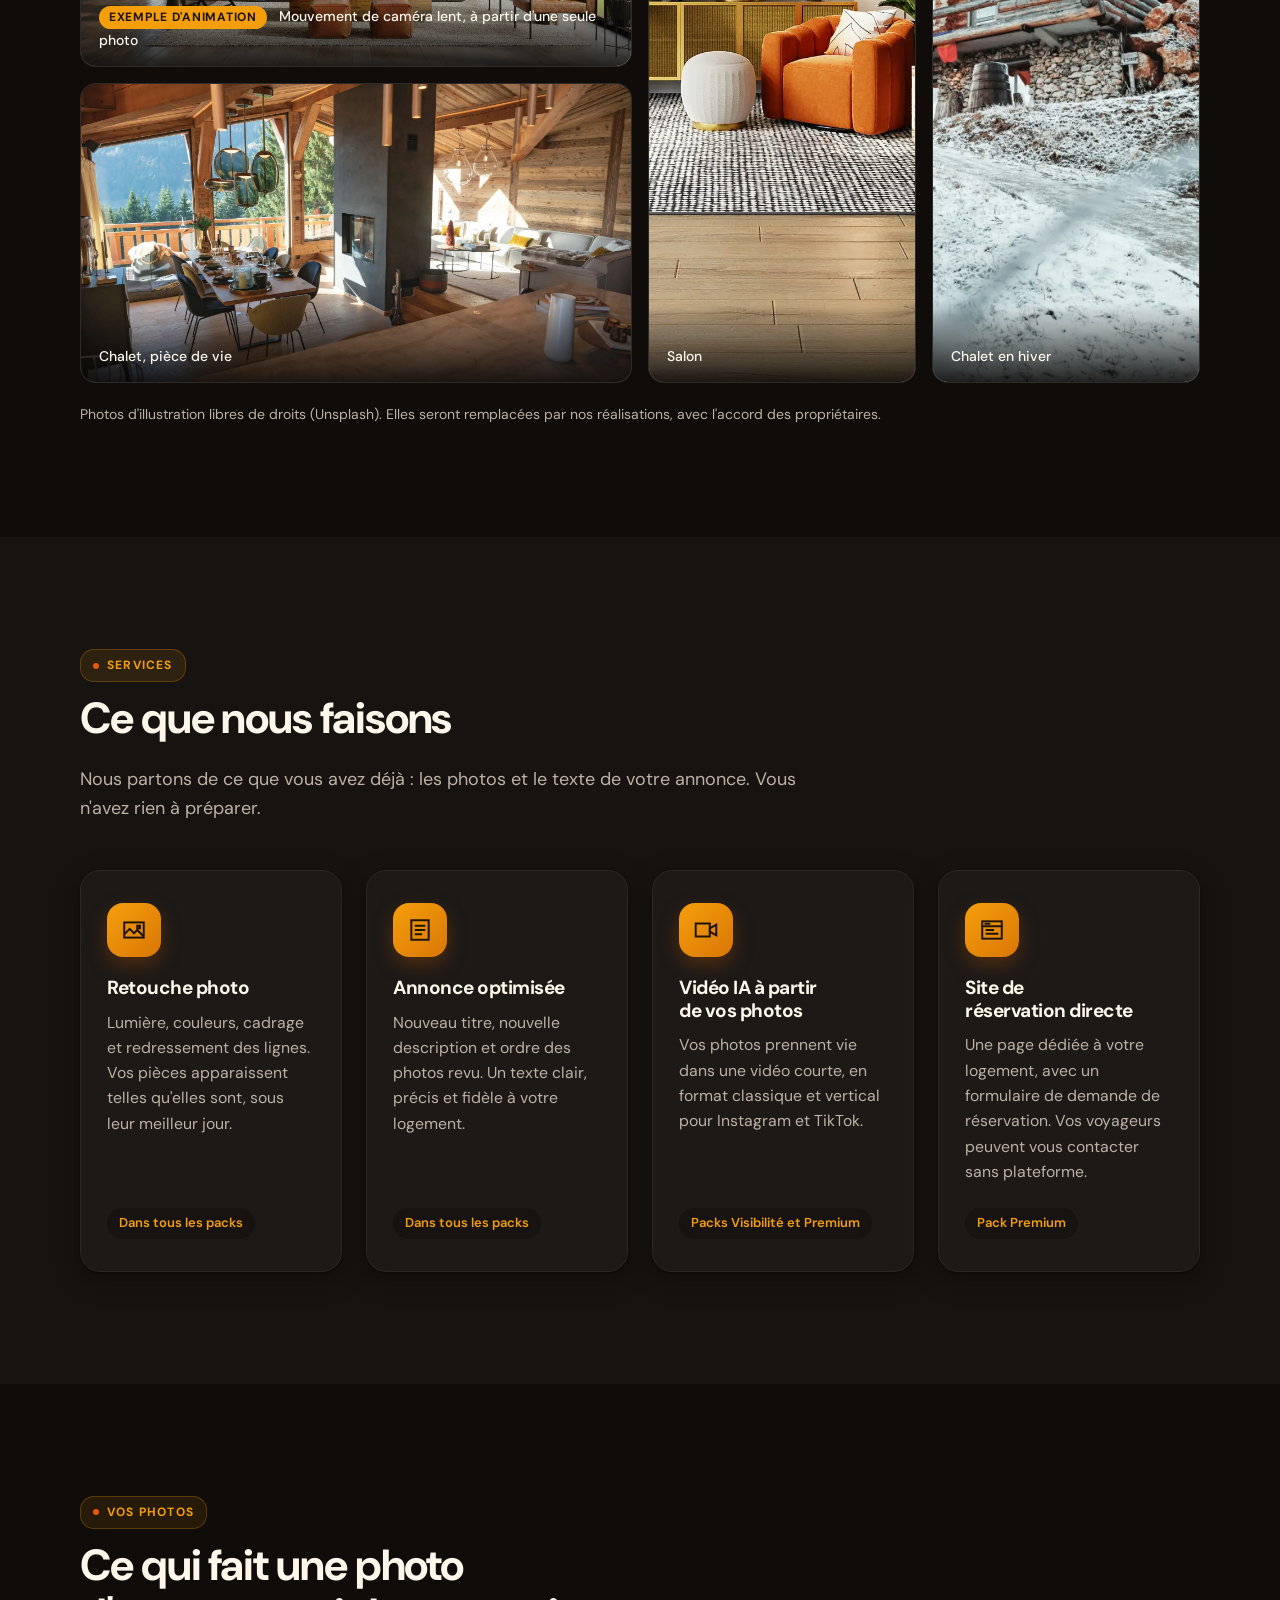
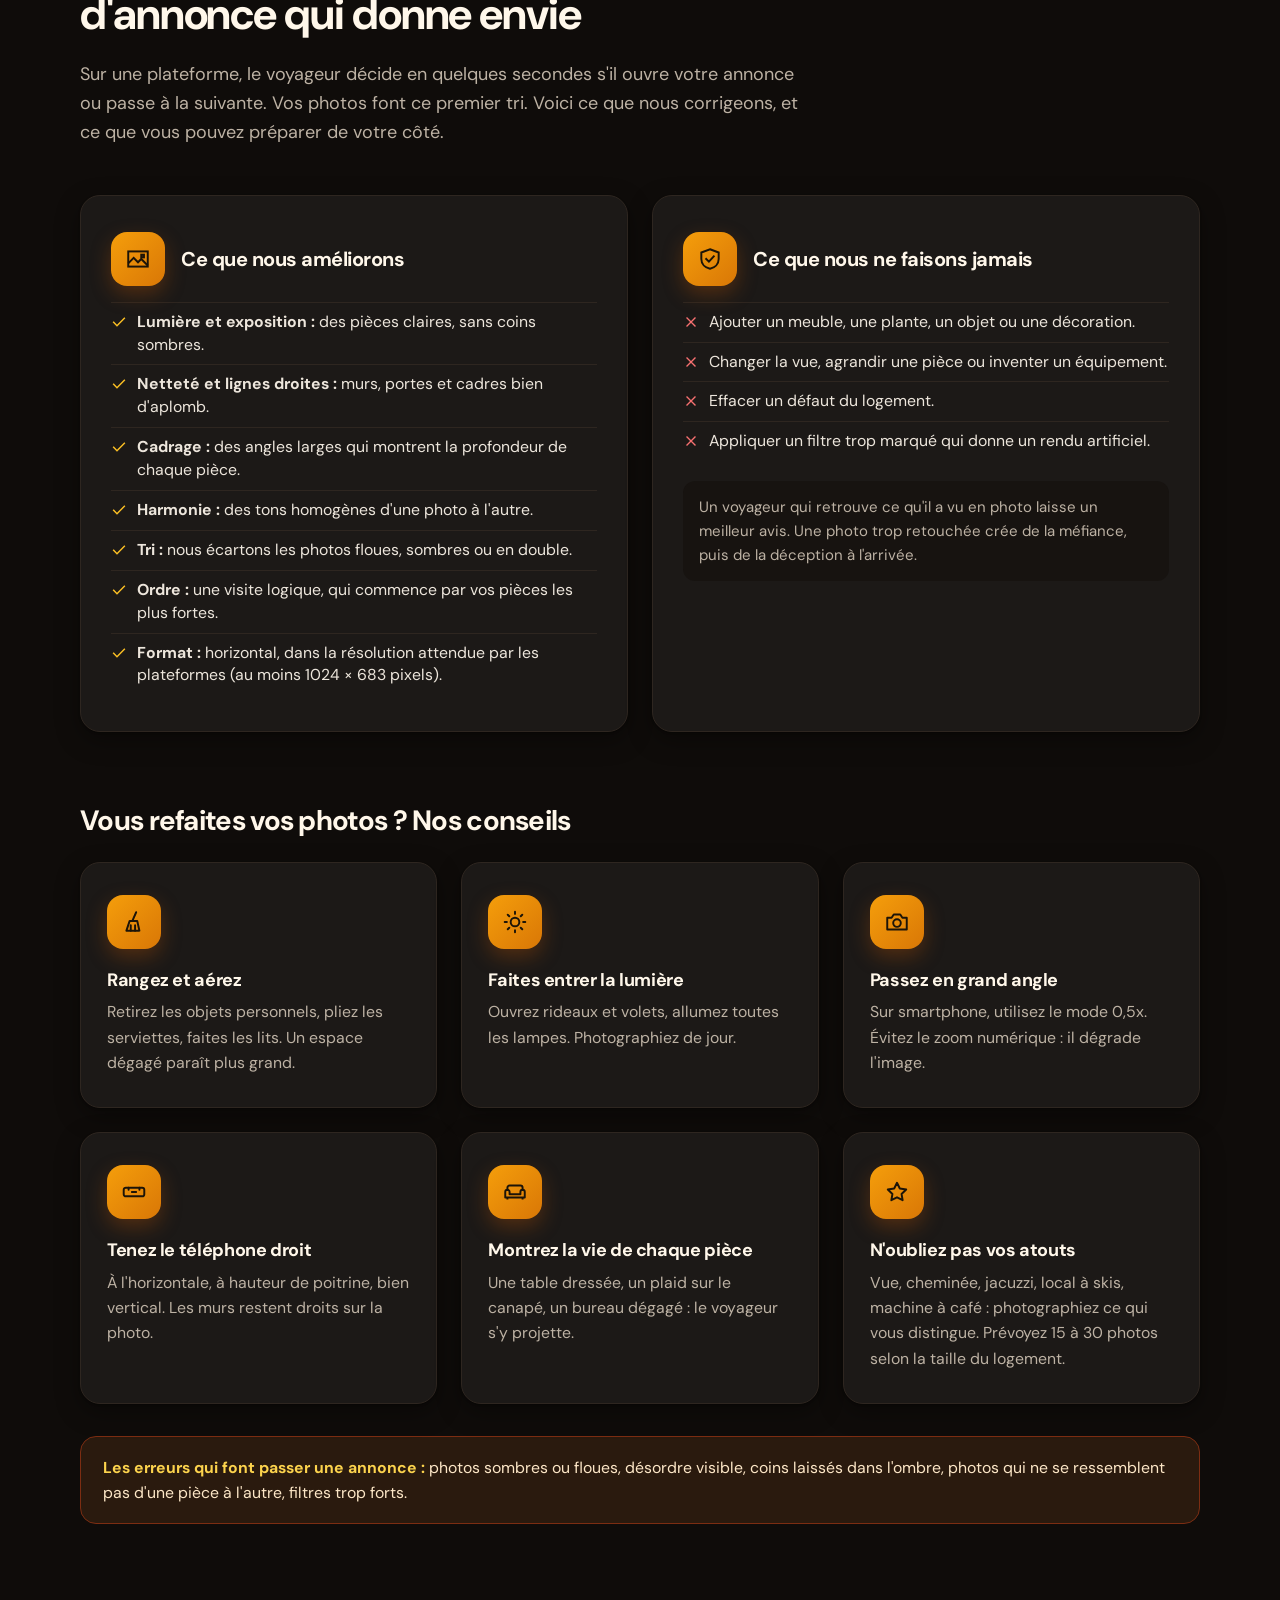
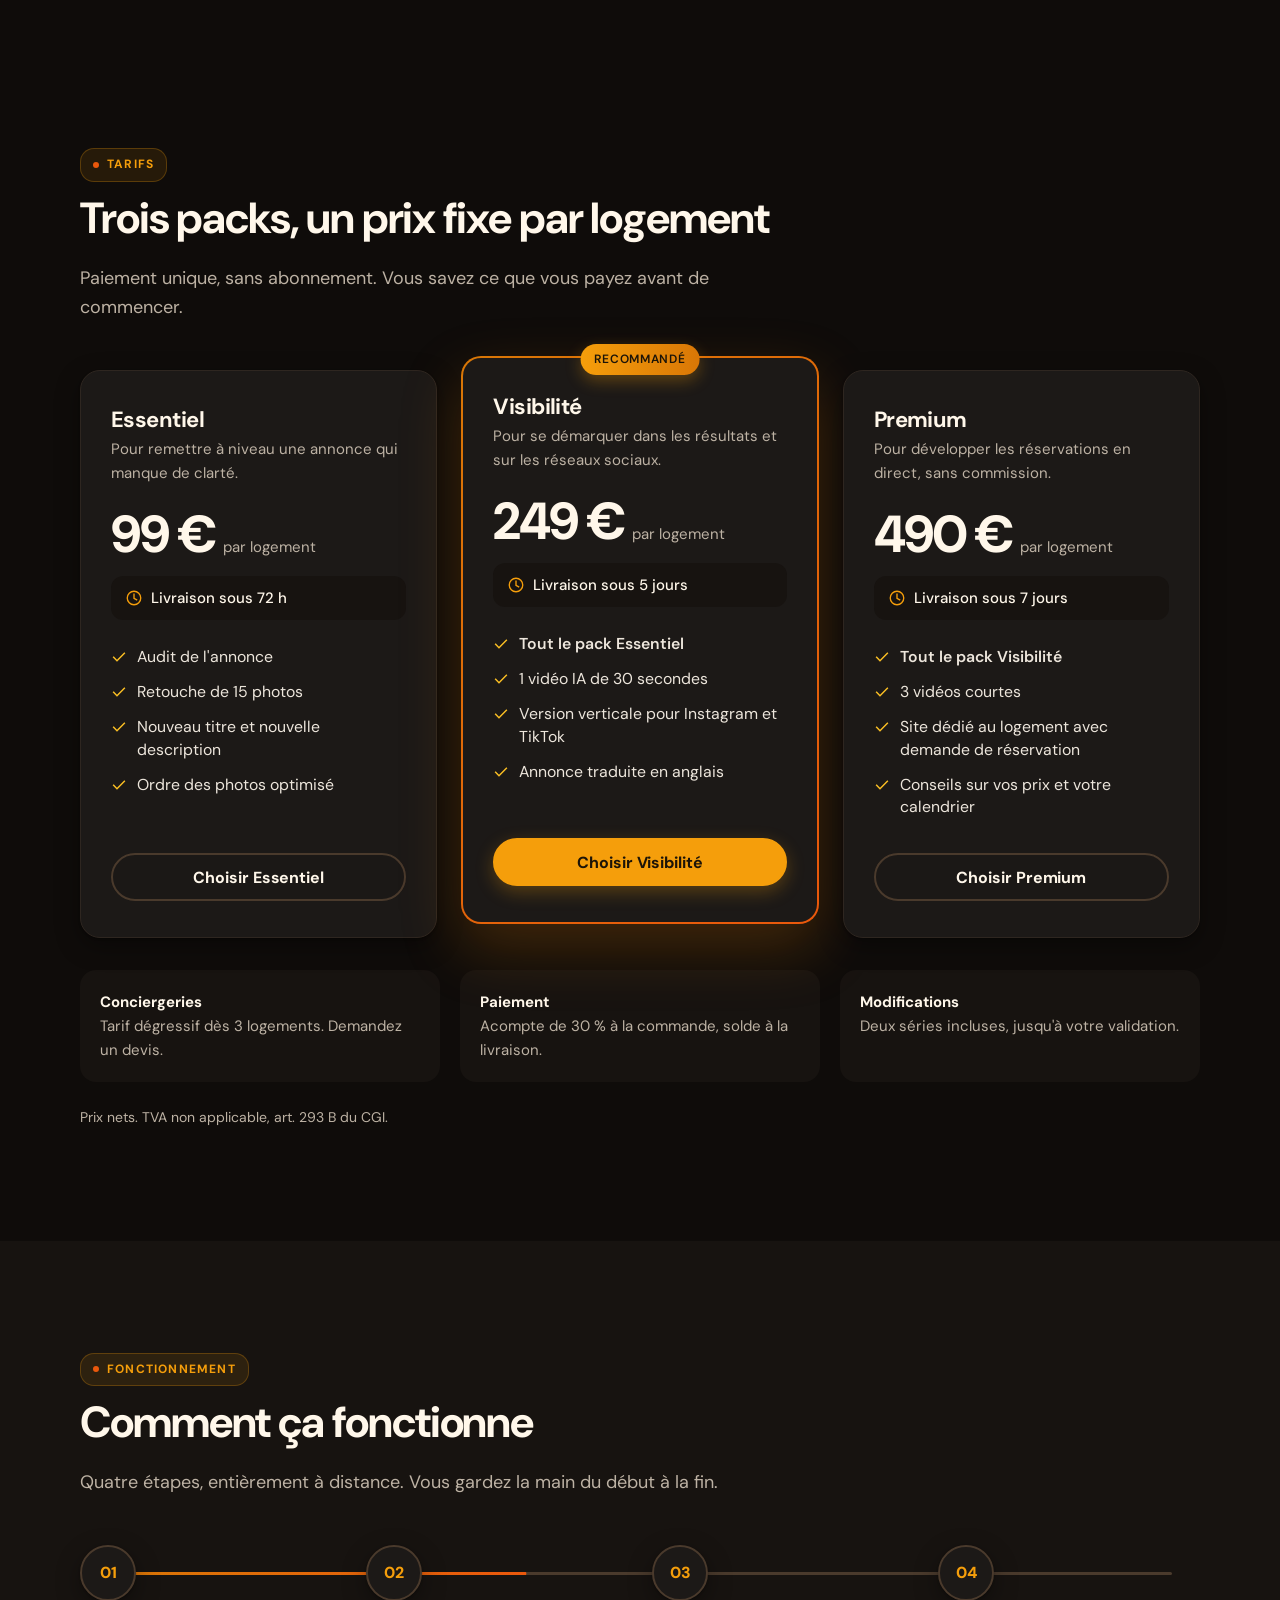
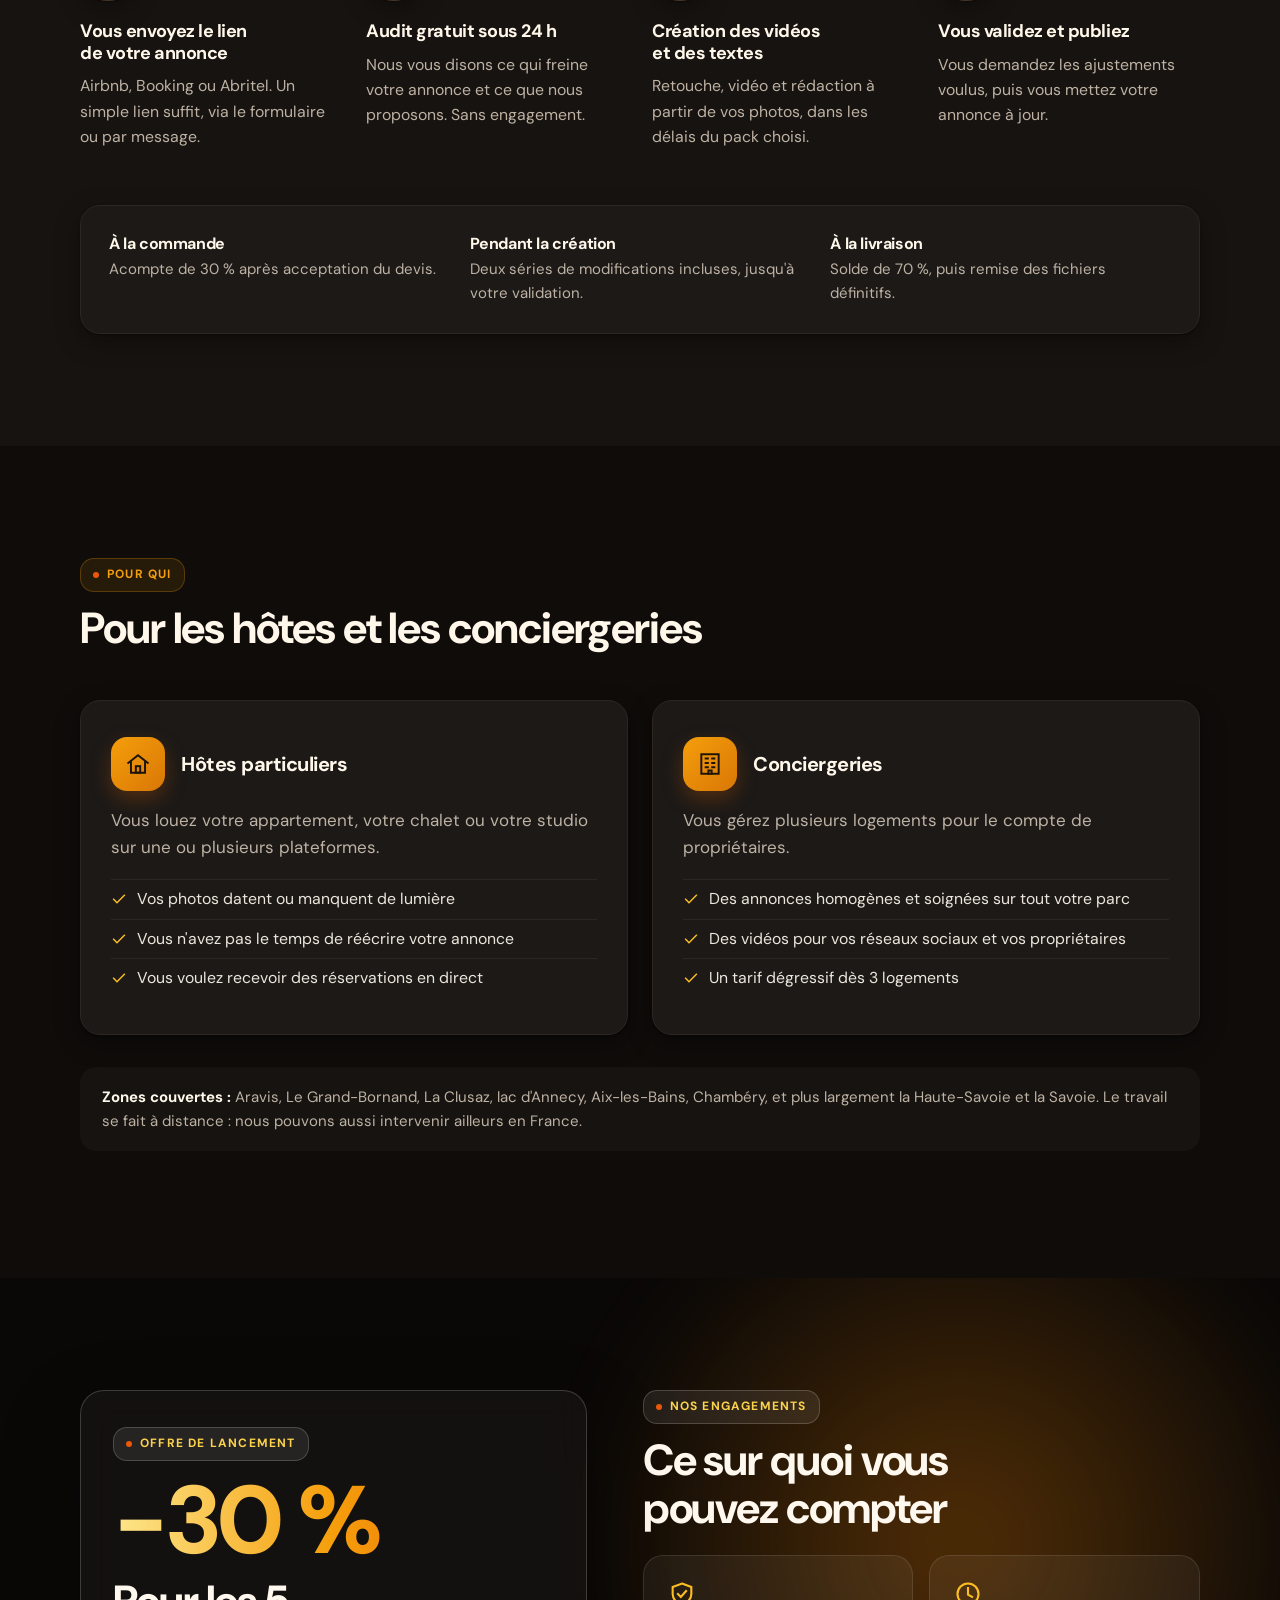
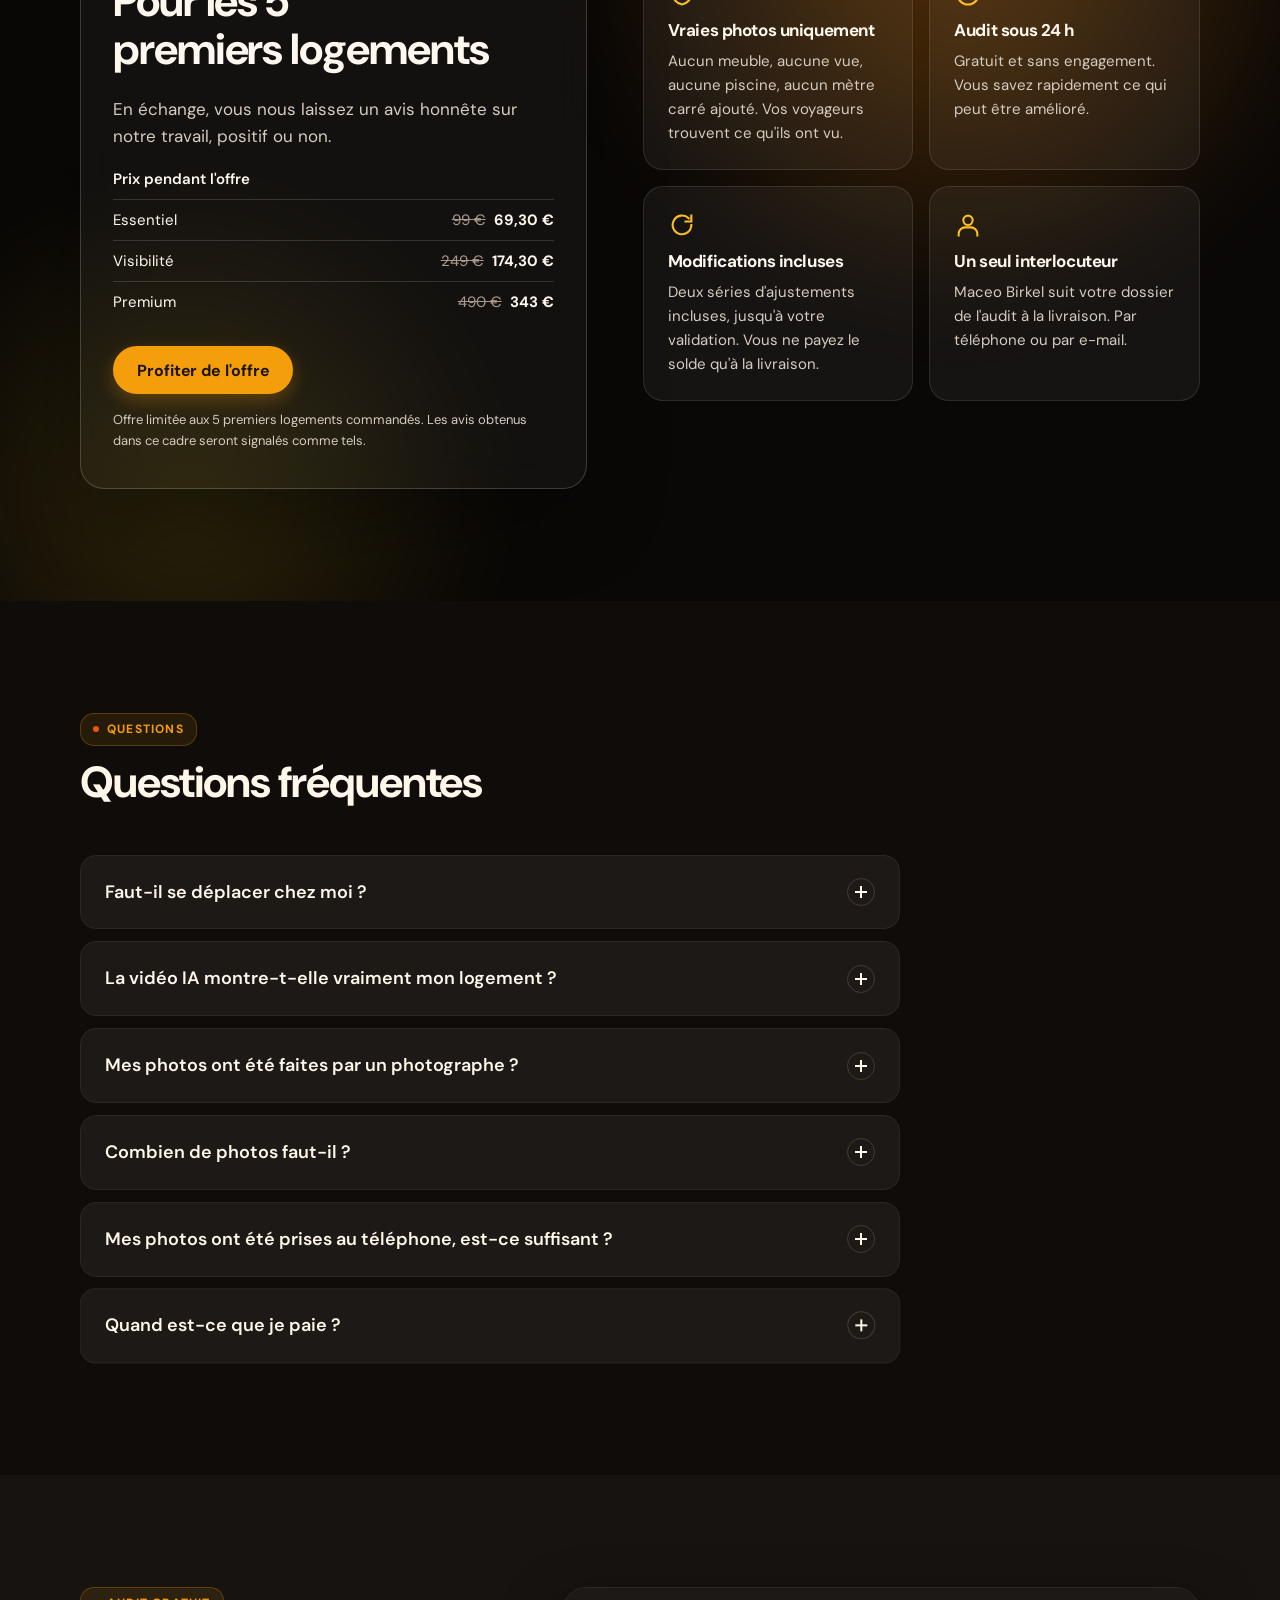
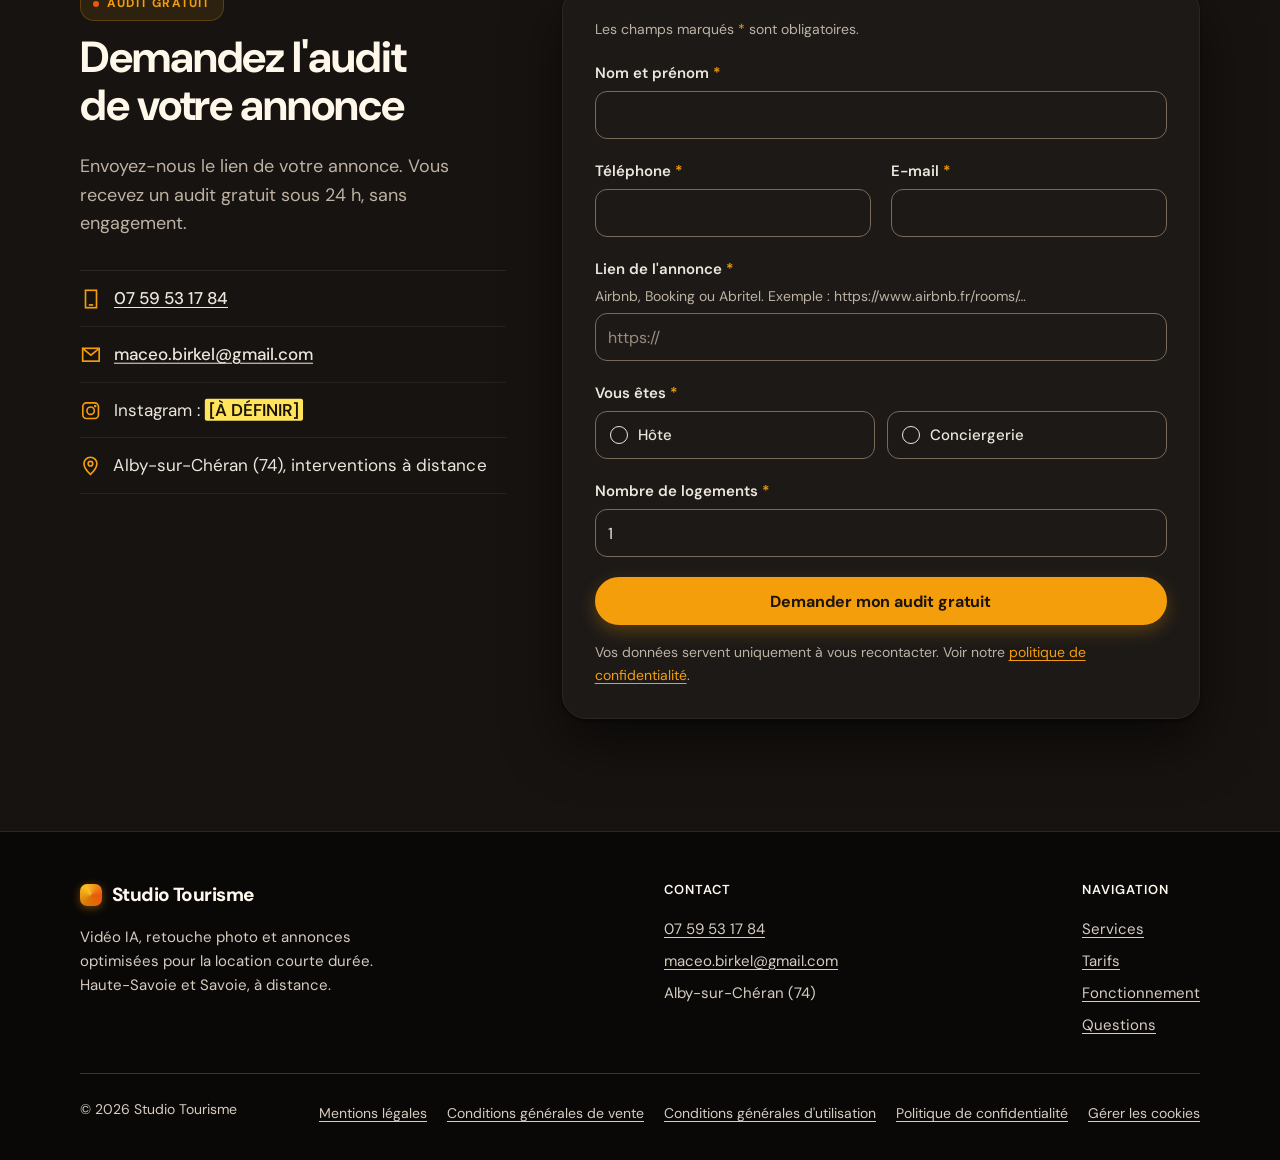
==== commit 96354fd3: "Photos d'illustration : fond de l'accroche et galerie animée - Accroche : pièce de vie d'un chalet e" ====
--- a/index.html
+++ b/index.html
@@ -120,7 +120,10 @@
 
     <!-- ========== 2. ACCROCHE ========== -->
     <section class="accroche" id="haut" aria-labelledby="titre-accroche">
+      <!-- Photo d'illustration libre de droits (Unsplash) : à remplacer par une réalisation client -->
+      <div class="accroche__photo" aria-hidden="true"></div>
       <div class="aurore" aria-hidden="true"><span></span><span></span><span></span></div>
+      <p class="credit-photo">Photo d'illustration</p>
       <div class="conteneur accroche__grille">
         <div>
           <p class="section__surtitre">Location courte durée · Haute-Savoie et Savoie</p>
@@ -169,6 +172,49 @@
         <ul><li>Vos photos prennent vie</li><li>Le réel, sublimé</li><li>Rien d'inventé, tout révélé</li><li>Des annonces qui donnent envie</li></ul>
       </div>
     </div>
+
+
+    <!-- ========== GALERIE (photos d'illustration libres de droits, Unsplash) ========== -->
+    <section class="section galerie" id="galerie" aria-labelledby="titre-galerie">
+      <div class="conteneur">
+        <div class="section__entete">
+          <p class="section__surtitre">Le réel, sublimé</p>
+          <h2 id="titre-galerie">Une seule photo suffit pour donner du mouvement</h2>
+          <p class="section__intro">Lumière, cadrage, mouvement de caméra : nous révélons ce que vos pièces ont de plus beau. Nous n'ajoutons jamais rien qui n'existe pas.</p>
+        </div>
+        <div class="galerie__grille">
+          <figure class="galerie__photo galerie__photo--anime">
+            <picture>
+              <source srcset="assets/img/photos/salon-baie-vitree.webp" type="image/webp">
+              <img src="assets/img/photos/salon-baie-vitree.jpg" alt="Salon lumineux avec canapé gris, table basse en bois et grandes baies vitrées ouvertes sur la forêt" width="1800" height="950" loading="lazy" decoding="async">
+            </picture>
+            <figcaption><span class="galerie__badge">Exemple d'animation</span> Mouvement de caméra lent, à partir d'une seule photo</figcaption>
+          </figure>
+          <figure class="galerie__photo">
+            <picture>
+              <source srcset="assets/img/photos/chalet-vue-montagne.webp" type="image/webp">
+              <img src="assets/img/photos/chalet-vue-montagne.jpg" alt="Pièce de vie d'un chalet en bois : table dressée, cheminée centrale et vue sur les sapins" width="2000" height="1333" loading="lazy" decoding="async">
+            </picture>
+            <figcaption>Chalet, pièce de vie</figcaption>
+          </figure>
+          <figure class="galerie__photo">
+            <picture>
+              <source srcset="assets/img/photos/salon-fauteuil.webp" type="image/webp">
+              <img src="assets/img/photos/salon-fauteuil.jpg" alt="Coin salon clair avec fauteuil orange, buffet doré et plantes vertes" width="900" height="1104" loading="lazy" decoding="async">
+            </picture>
+            <figcaption>Salon</figcaption>
+          </figure>
+          <figure class="galerie__photo">
+            <picture>
+              <source srcset="assets/img/photos/chalet-neige.webp" type="image/webp">
+              <img src="assets/img/photos/chalet-neige.jpg" alt="Chalet en rondins de bois sous la neige" width="820" height="1500" loading="lazy" decoding="async">
+            </picture>
+            <figcaption>Chalet en hiver</figcaption>
+          </figure>
+        </div>
+        <p class="galerie__mention">Photos d'illustration libres de droits (Unsplash). Elles seront remplacées par nos réalisations, avec l'accord des propriétaires.</p>
+      </div>
+    </section>
 
     <!-- ========== 3. CE QUE NOUS FAISONS ========== -->
     <section class="section section--grise" id="services" aria-labelledby="titre-services">
--- a/assets/css/style.css
+++ b/assets/css/style.css
@@ -3279,3 +3279,168 @@
   border-radius: 0;
   transform: rotate(45deg);
 }
+
+/* ==========================================================================
+   Photos (illustrations libres de droits, à remplacer par des réalisations)
+   ========================================================================== */
+.credit-photo {
+  position: absolute;
+  right: 16px;
+  bottom: 12px;
+  z-index: 2;
+  margin: 0;
+  padding: 3px 10px;
+  font-size: 0.75rem;
+  color: var(--blanc);
+  background: rgba(10, 8, 7, 0.72);
+  border-radius: 999px;
+}
+
+/* ---------- Accroche : salon de chalet en fond, voile sombre ---------- */
+.accroche__photo {
+  position: absolute;
+  inset: -6% 0 0;
+  z-index: -2;
+  background-image: url("../img/photos/chalet-vue-montagne.jpg");
+  background-image: image-set(url("../img/photos/chalet-vue-montagne.webp") type("image/webp"), url("../img/photos/chalet-vue-montagne.jpg") type("image/jpeg"));
+  background-size: cover;
+  background-position: 70% 40%;
+  animation: photo-approche 18s ease-out both;
+  pointer-events: none;
+}
+
+/* Voile : très sombre côté texte (contraste AA), plus léger côté photo */
+.accroche__photo::after {
+  content: "";
+  position: absolute;
+  inset: 0;
+  background:
+    linear-gradient(90deg, rgba(15, 12, 10, 0.95) 0%, rgba(15, 12, 10, 0.86) 42%, rgba(15, 12, 10, 0.55) 100%),
+    linear-gradient(0deg, #0F0C0A 0%, rgba(15, 12, 10, 0) 28%);
+}
+
+/* « scale » séparé de « transform » : le parallaxe GSAP (transform) reste libre */
+@keyframes photo-approche {
+  from { scale: 1.1; }
+  to { scale: 1; }
+}
+
+@media (max-width: 960px) {
+  .accroche__photo::after {
+    background:
+      linear-gradient(180deg, rgba(15, 12, 10, 0.5) 0%, rgba(15, 12, 10, 0.86) 38%, rgba(15, 12, 10, 0.94) 70%, #0F0C0A 100%);
+  }
+}
+
+/* ---------- Galerie ---------- */
+.galerie__grille {
+  display: grid;
+  grid-template-columns: repeat(4, 1fr);
+  grid-template-rows: 300px 300px;
+  gap: 16px;
+}
+
+.galerie__photo {
+  position: relative;
+  margin: 0;
+  overflow: hidden;
+  border-radius: var(--rayon);
+  background: var(--surface);
+  border: 1px solid rgba(255, 248, 238, 0.08);
+}
+
+.galerie__photo:nth-child(1) { grid-column: 1 / 3; grid-row: 1; }
+.galerie__photo:nth-child(2) { grid-column: 1 / 3; grid-row: 2; }
+.galerie__photo:nth-child(3) { grid-column: 3; grid-row: 1 / 3; }
+.galerie__photo:nth-child(4) { grid-column: 4; grid-row: 1 / 3; }
+
+/* Cadrage horizontal : le fauteuil (photo 3) et le chalet (photo 4) restent dans le champ */
+.galerie__photo:nth-child(3) img { object-position: 68% 50%; }
+.galerie__photo:nth-child(4) img { object-position: 40% 50%; }
+
+.galerie__photo picture,
+.galerie__photo img {
+  display: block;
+  width: 100%;
+  height: 100%;
+}
+
+.galerie__photo img {
+  object-fit: cover;
+  transition: transform 0.9s cubic-bezier(0.2, 0.7, 0.2, 1);
+}
+
+@media (hover: hover) {
+  .galerie__photo:not(.galerie__photo--anime):hover img {
+    transform: scale(1.05);
+  }
+}
+
+/* Démonstration : lent mouvement de caméra (zoom et glissement), sans rien ajouter à l'image */
+.galerie__photo--anime img {
+  animation: mouvement-camera 16s ease-in-out infinite alternate;
+  transform-origin: 60% 50%;
+}
+
+@keyframes mouvement-camera {
+  from { transform: scale(1) translate3d(0, 0, 0); }
+  to { transform: scale(1.14) translate3d(-3%, -2%, 0); }
+}
+
+.galerie__photo figcaption {
+  position: absolute;
+  inset: auto 0 0;
+  padding: 40px 18px 14px;
+  font-size: 0.875rem;
+  font-weight: 500;
+  color: var(--blanc);
+  background: linear-gradient(0deg, rgba(10, 8, 7, 0.88) 0%, rgba(10, 8, 7, 0) 100%);
+}
+
+.galerie__badge {
+  display: inline-block;
+  margin-right: 8px;
+  padding: 2px 10px;
+  font-size: 0.75rem;
+  font-weight: 700;
+  letter-spacing: 0.06em;
+  text-transform: uppercase;
+  color: var(--encre);
+  background: var(--orange);
+  border-radius: 999px;
+}
+
+.galerie__mention {
+  margin: 20px 0 0;
+  font-size: 0.875rem;
+  color: var(--gris-texte);
+}
+
+@media (max-width: 760px) {
+  .galerie__grille {
+    grid-template-columns: 1fr 1fr;
+    grid-template-rows: 230px 230px 320px;
+    gap: 12px;
+  }
+
+  .galerie__photo:nth-child(1) { grid-column: 1 / 3; grid-row: 1; }
+  .galerie__photo:nth-child(2) { grid-column: 1 / 3; grid-row: 2; }
+  .galerie__photo:nth-child(3) { grid-column: 1; grid-row: 3; }
+  .galerie__photo:nth-child(4) { grid-column: 2; grid-row: 3; }
+
+  .galerie__photo figcaption {
+    padding: 32px 12px 10px;
+    font-size: 0.8125rem;
+  }
+}
+
+@media (prefers-reduced-motion: reduce) {
+  .accroche__photo,
+  .galerie__photo--anime img {
+    animation: none;
+  }
+
+  .galerie__photo img {
+    transition: none;
+  }
+}
